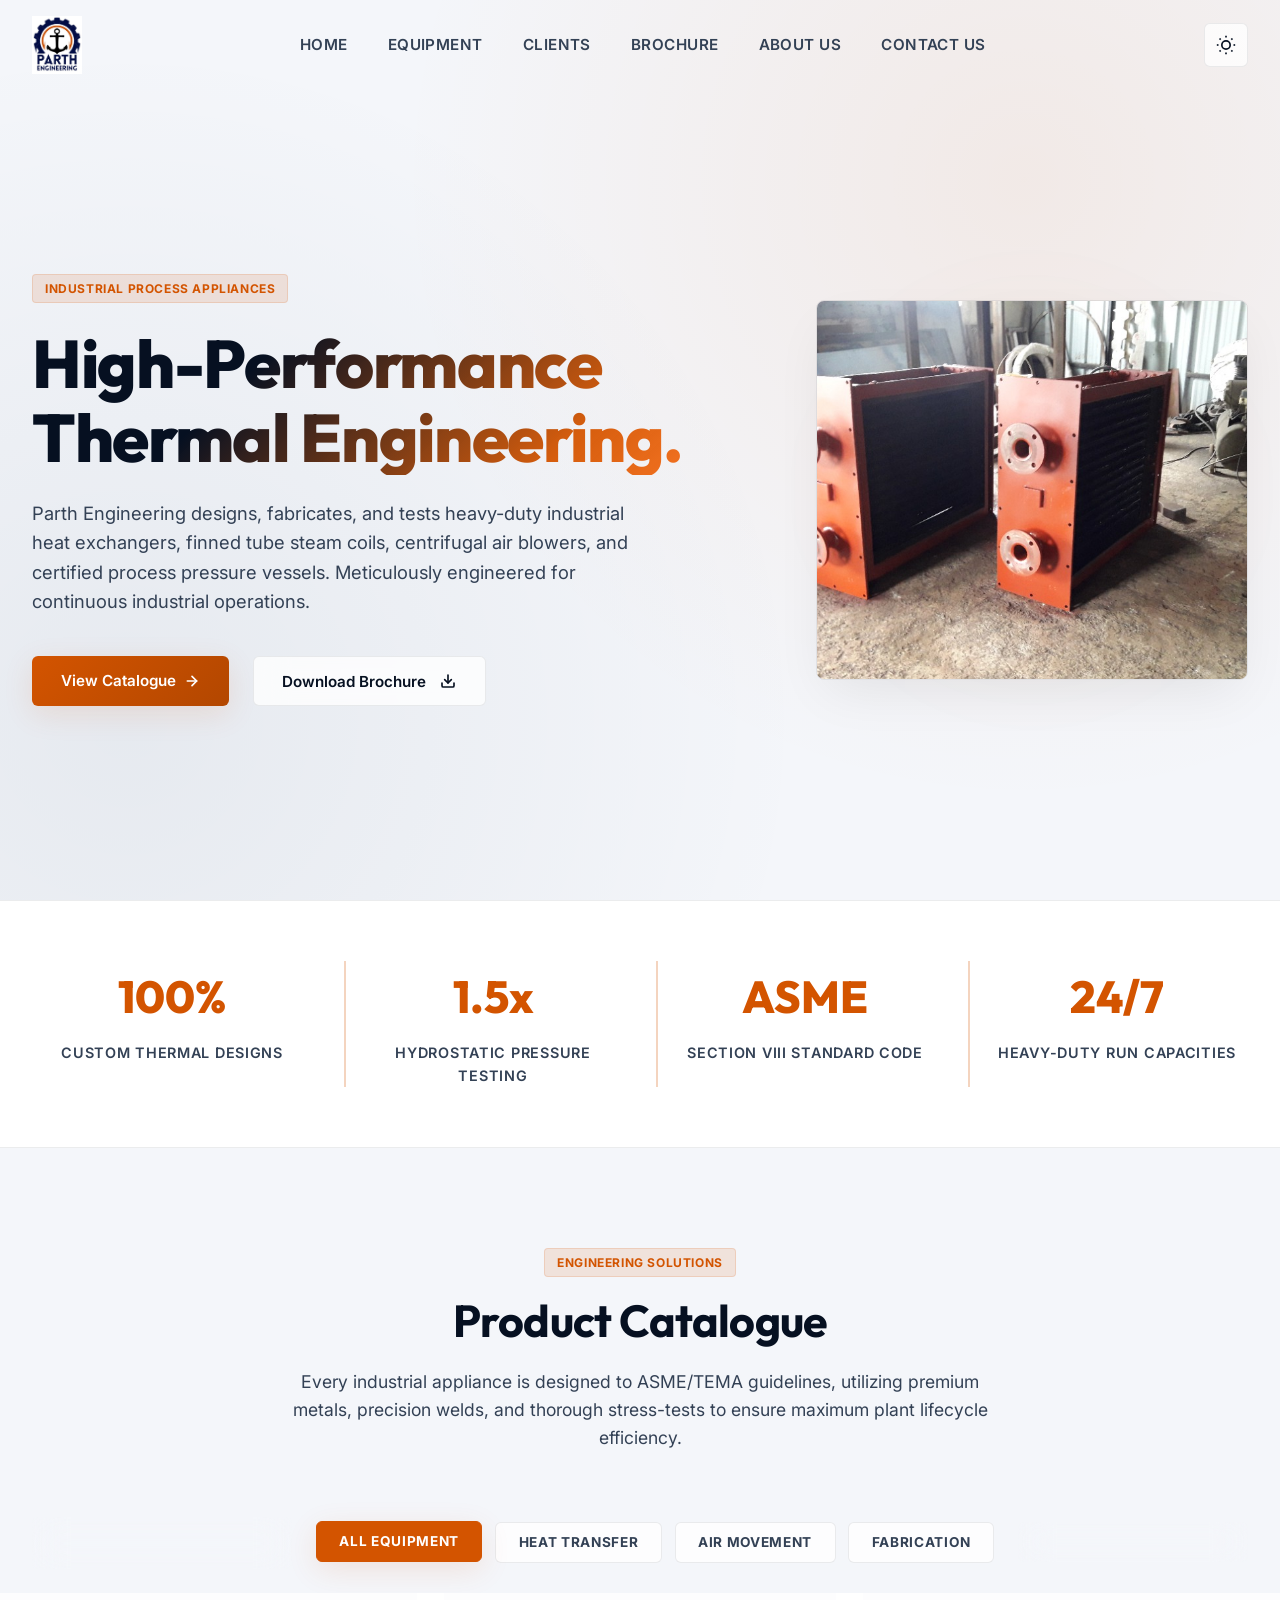
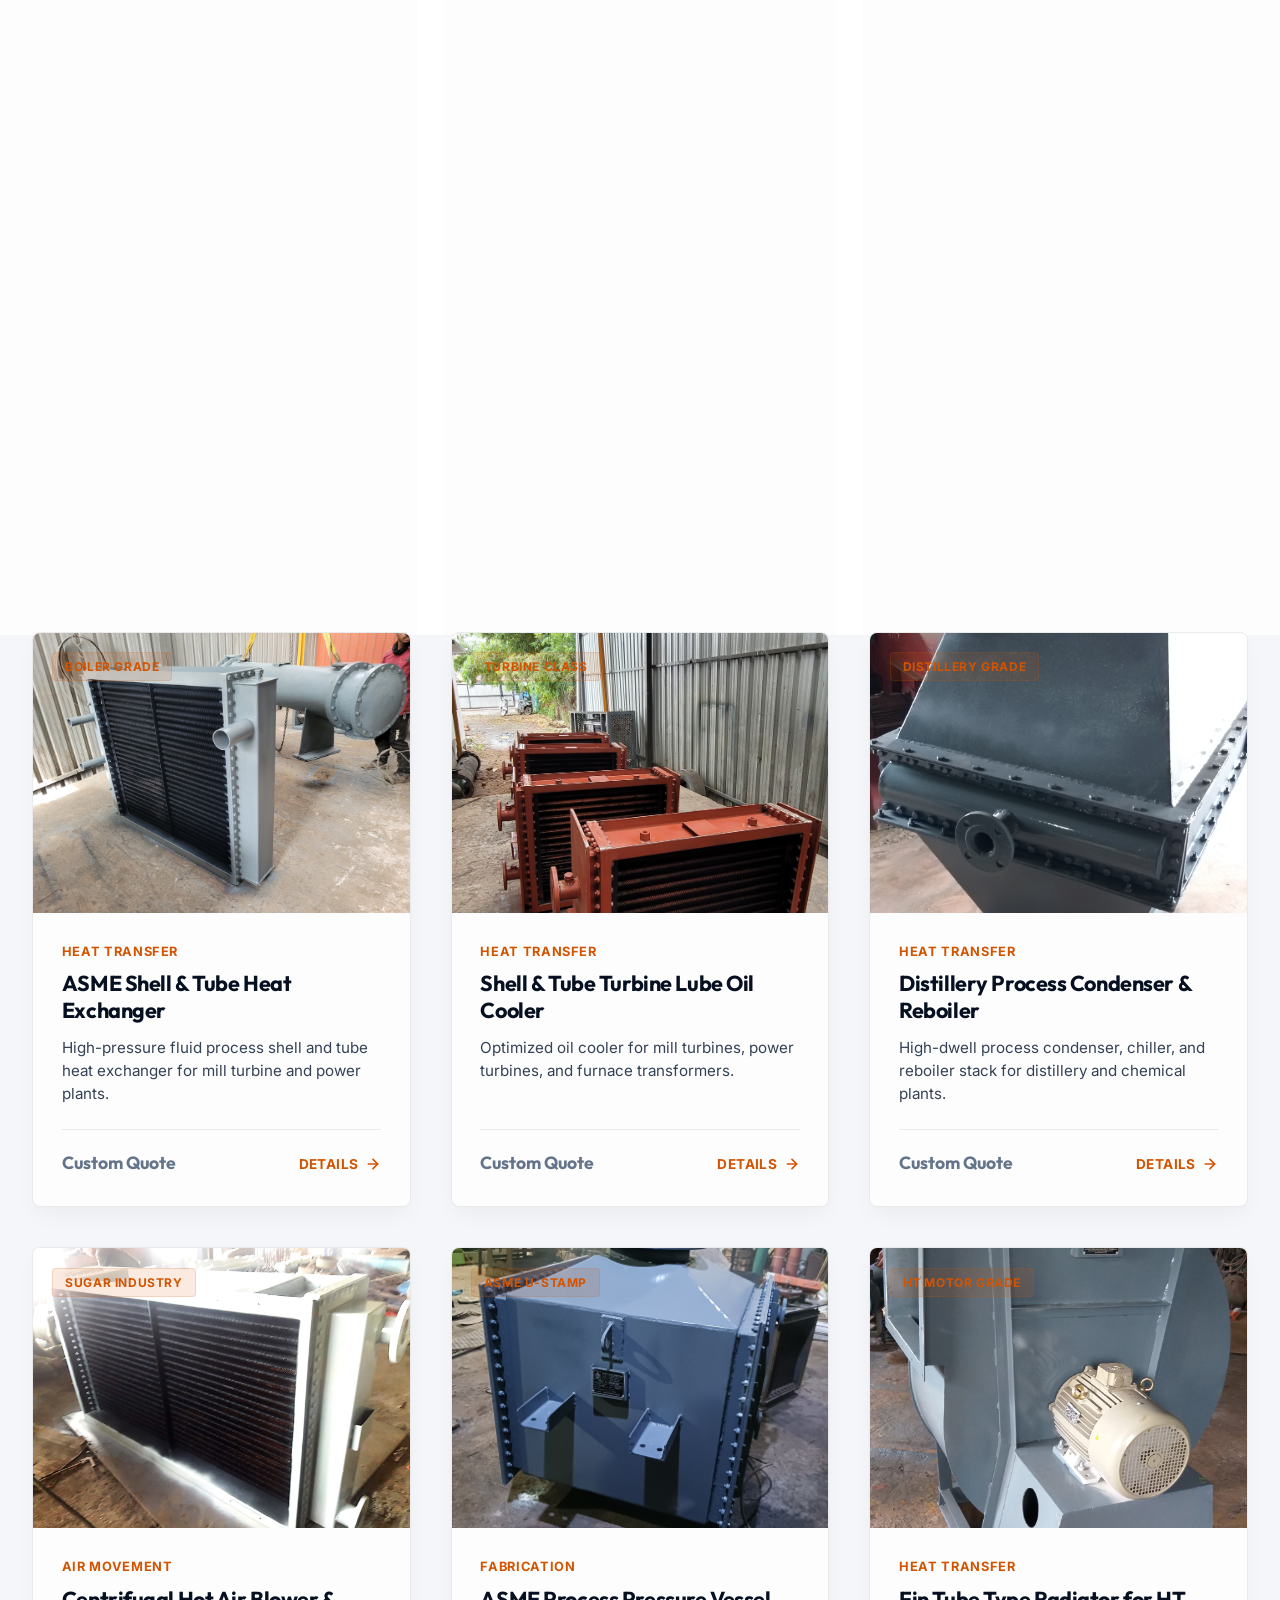
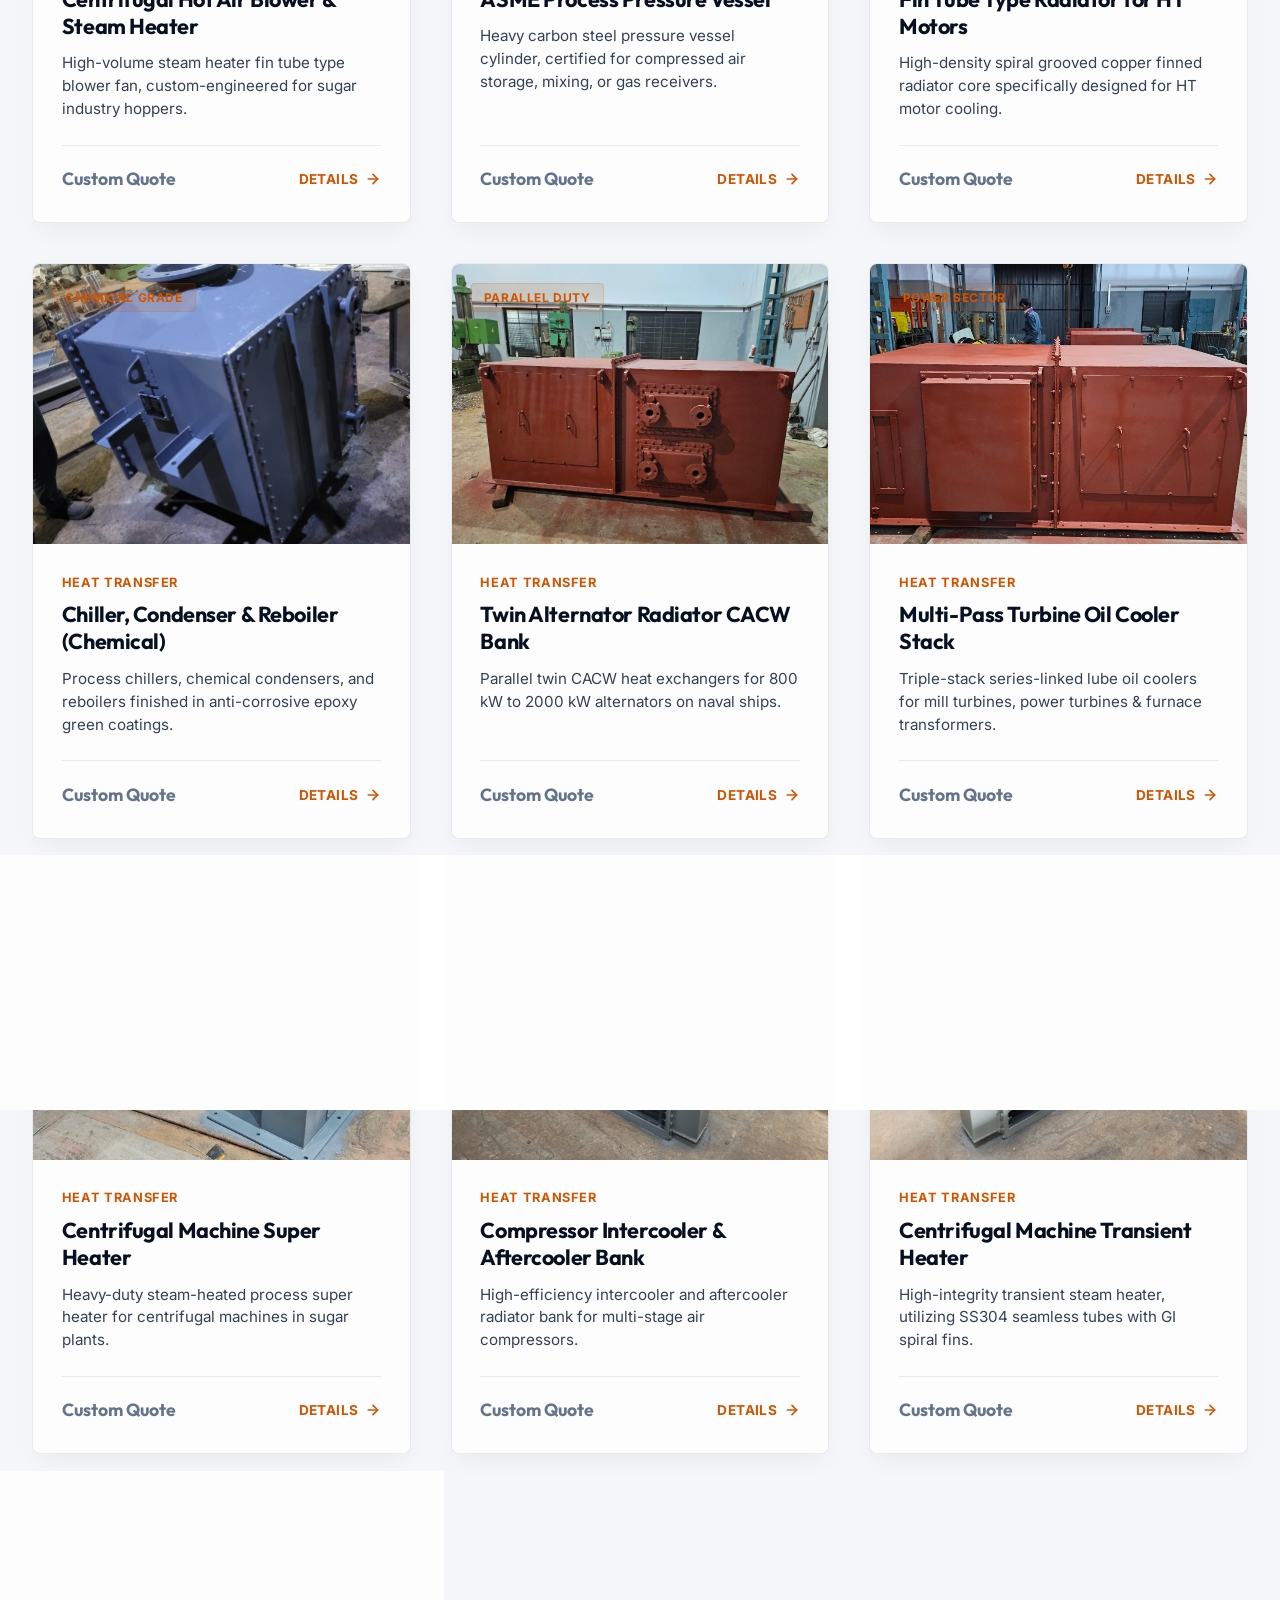
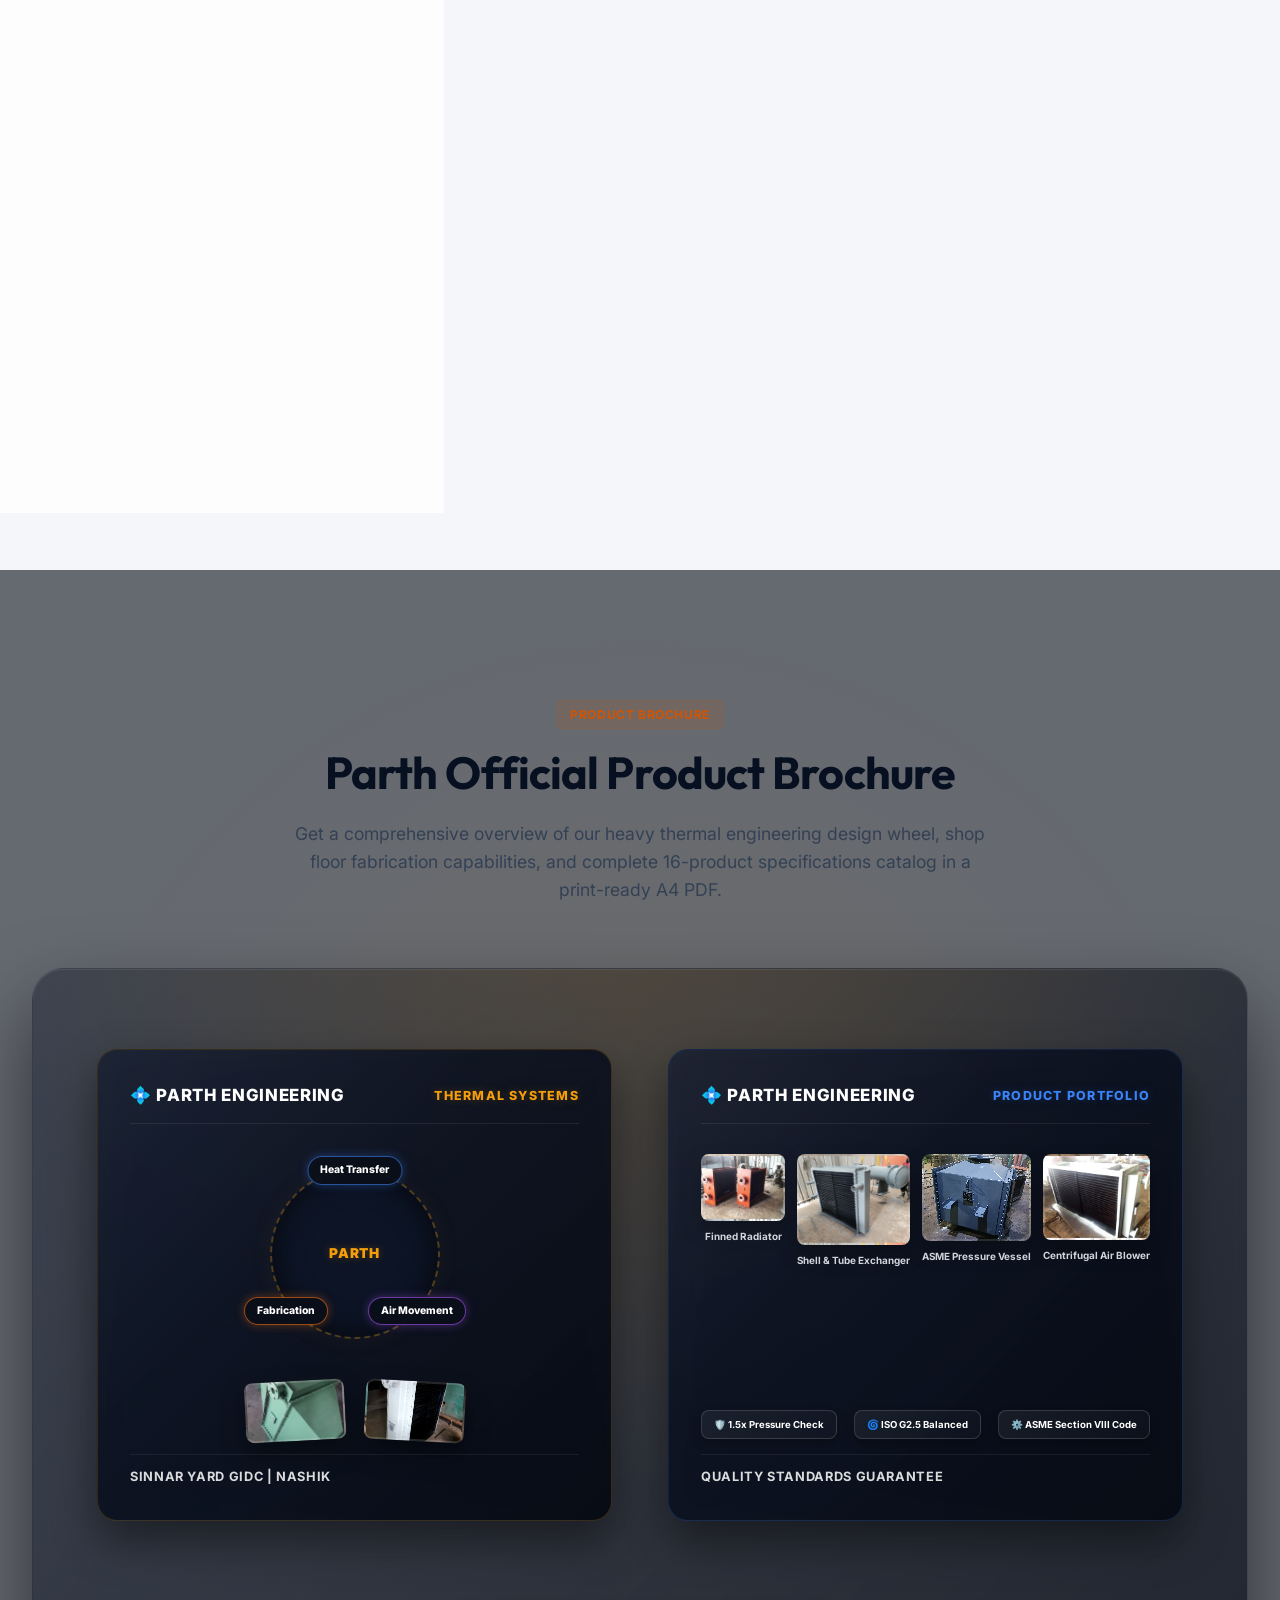
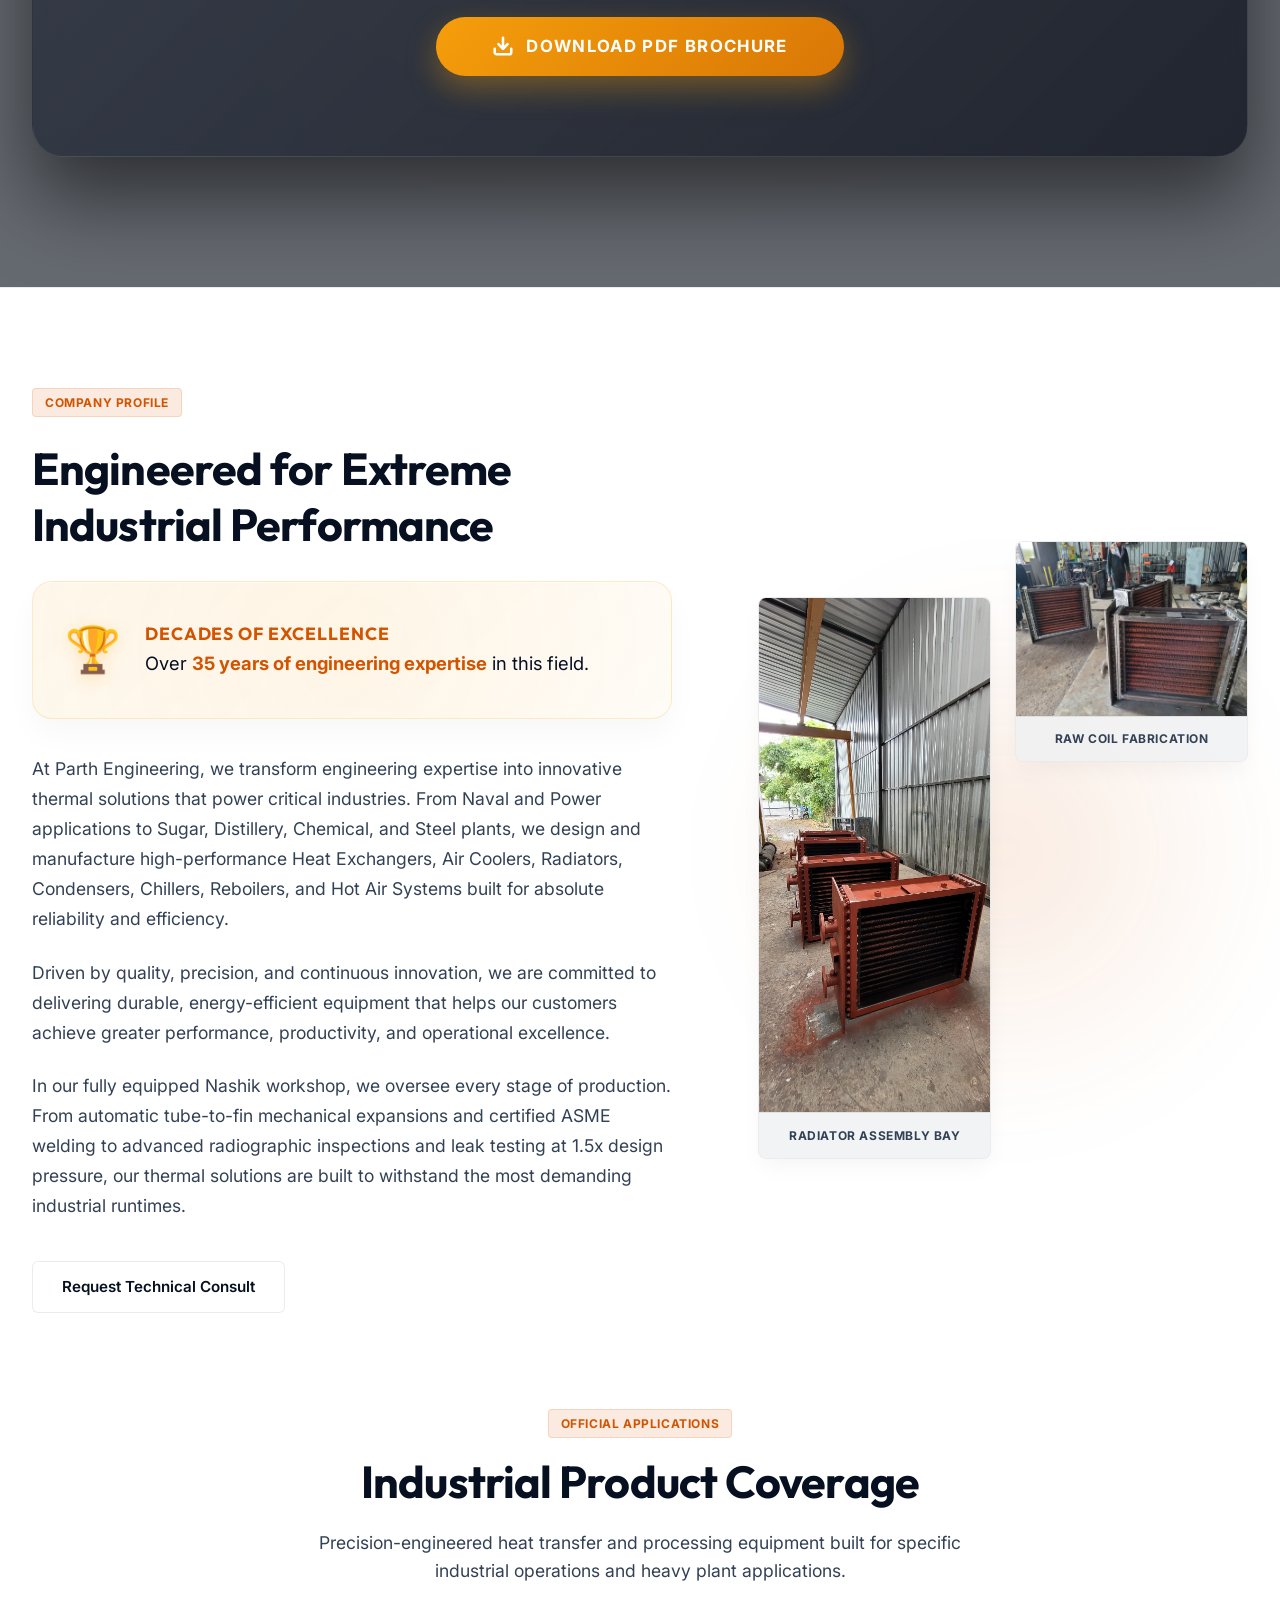
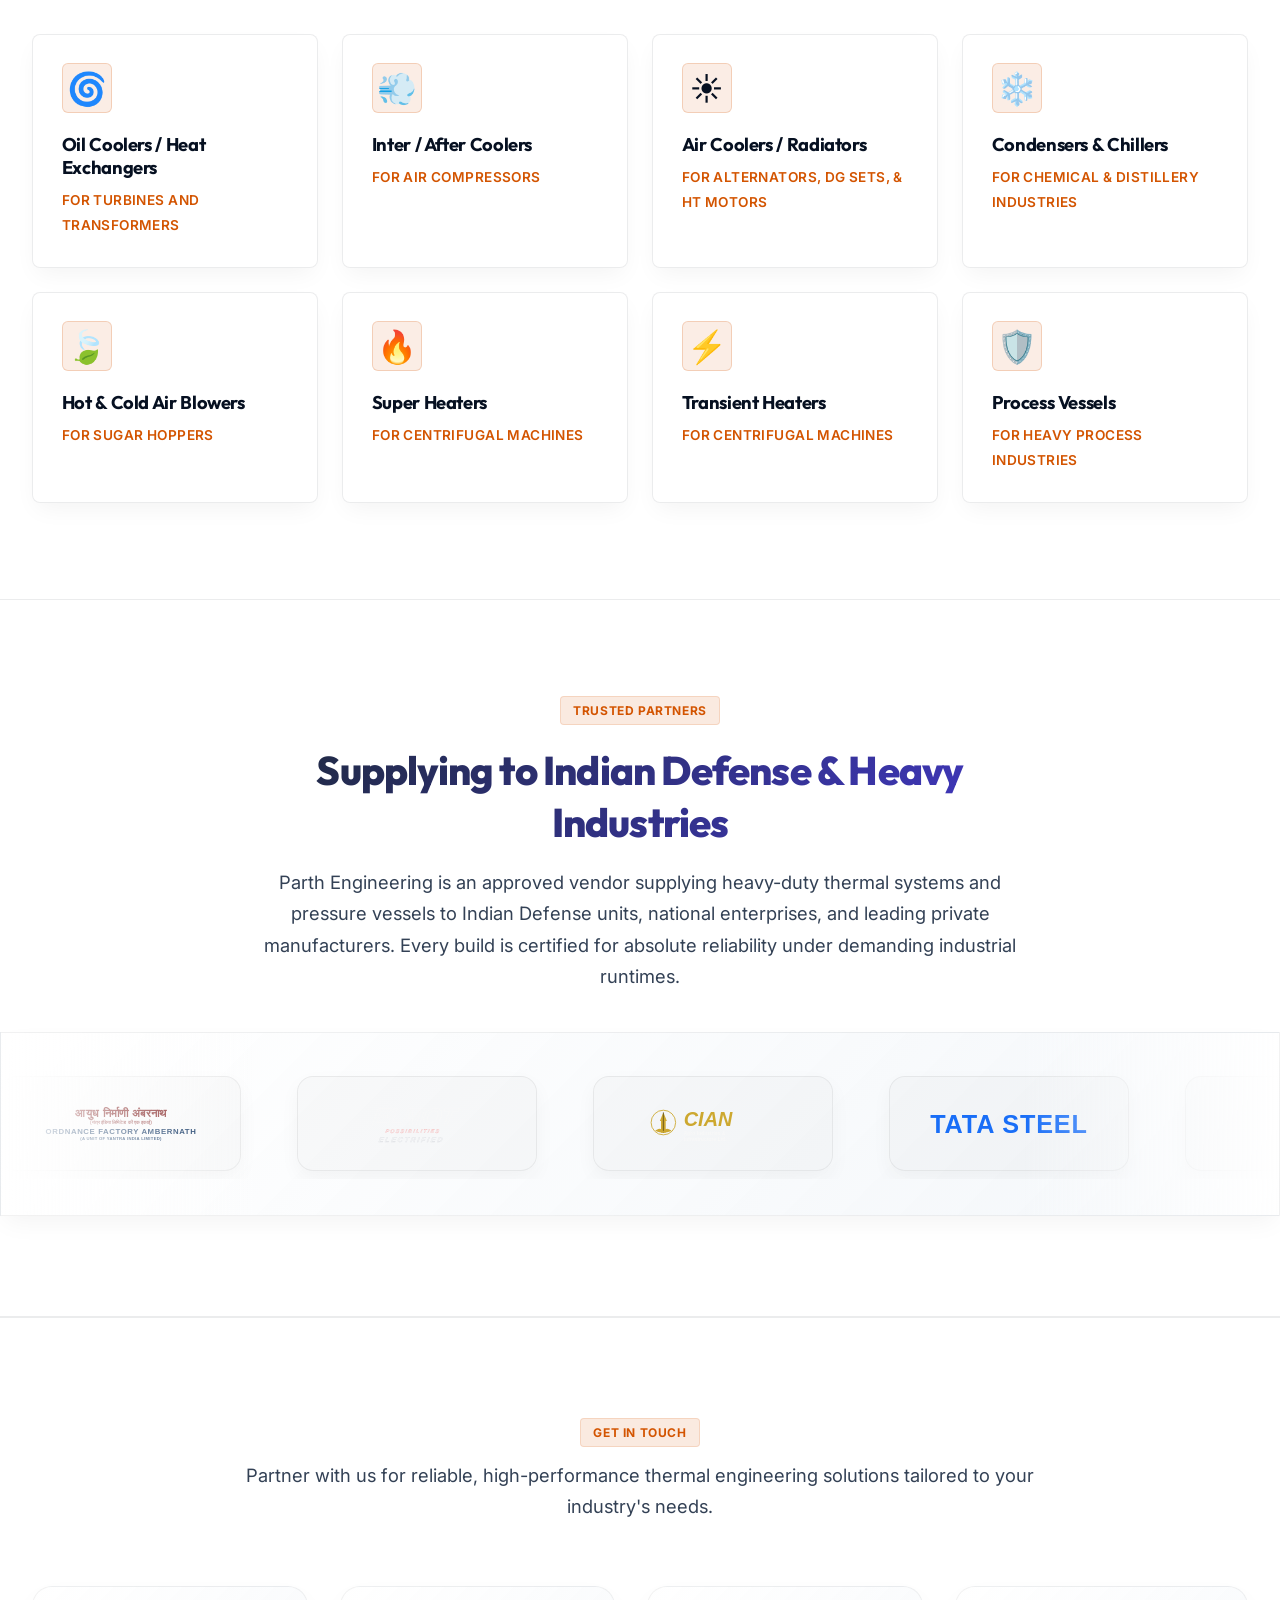
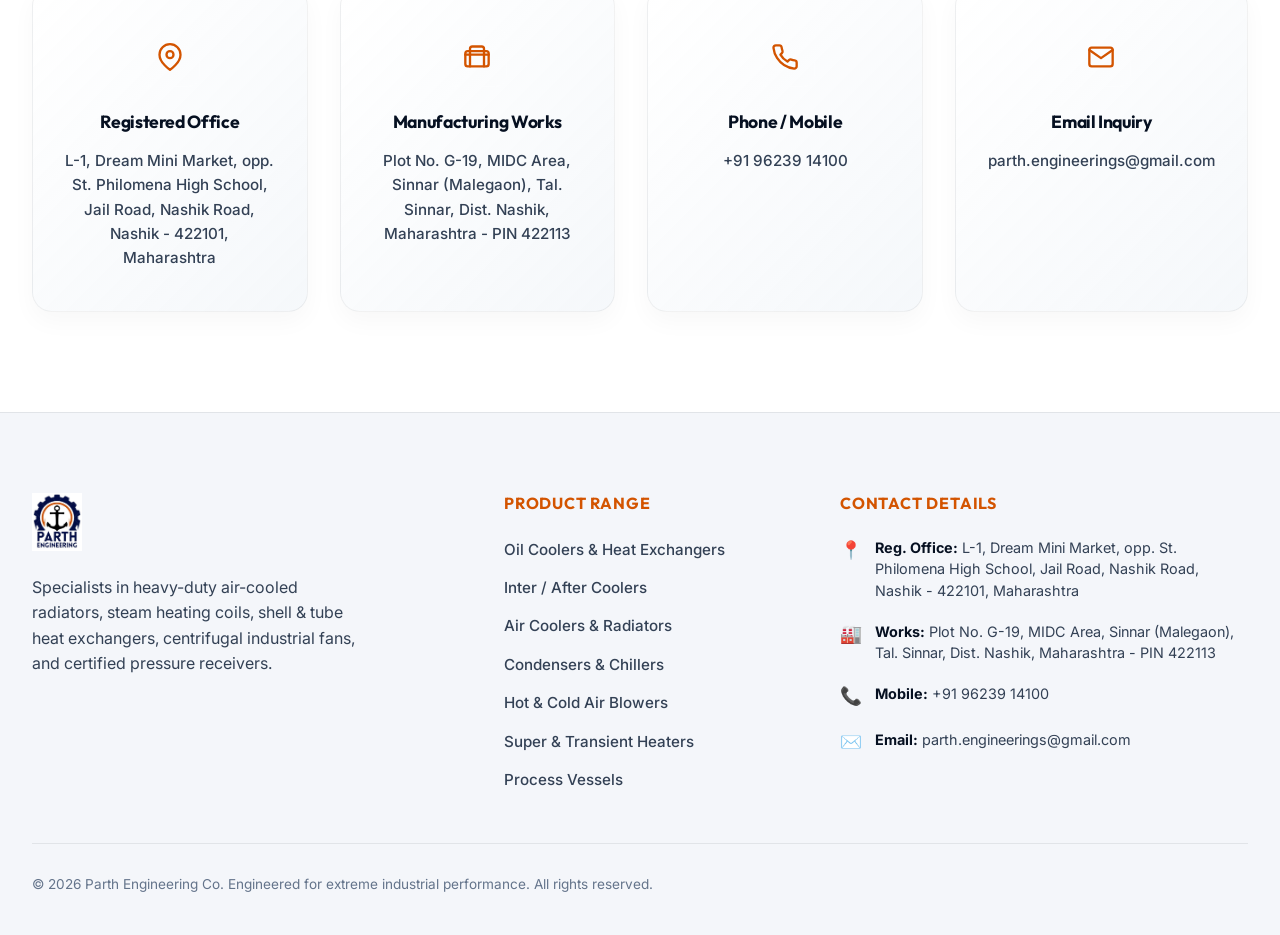
==== index.html @ e9b9564c "Remove value cards section from About Us" ====
<!DOCTYPE html>
<html lang="en" data-theme="dark">
<head>
    <meta charset="UTF-8">
    <meta name="viewport" content="width=device-width, initial-scale=1.0">
    
    <!-- Primary SEO Meta Tags -->
    <title>Parth Engineering | Heavy-Duty Industrial Heat Exchangers & Process Coils</title>
    <meta name="title" content="Parth Engineering | Heavy-Duty Industrial Heat Exchangers & Process Coils">
    <meta name="description" content="Welcome to Parth Engineering. Discover our heavy-duty industrial heat exchangers, finned tube steam coils, centrifugal blowers, and certified pressure vessels engineered for extreme thermal performance.">
    <meta name="keywords" content="Parth Engineering, industrial radiators, finned tube steam coils, shell and tube heat exchanger, industrial blowers, ASME pressure vessels, heavy fabrication">
    <meta name="author" content="Parth Engineering">
    
    <!-- Open Graph / Facebook -->
    <meta property="og:type" content="website">
    <meta property="og:title" content="Parth Engineering | Heavy-Duty Heat Exchangers & Coils">
    <meta property="og:description" content="Custom-engineered industrial heat exchangers, finned steam coils, blowers, and pressure vessels for heavy thermal process industries.">
    <meta property="og:image" content="assets/industrial_radiator.jpg">

    <!-- Twitter -->
    <meta property="twitter:card" content="summary_large_image">
    <meta property="twitter:title" content="Parth Engineering | Heavy-Duty Heat Exchangers & Coils">
    <meta property="twitter:description" content="Custom-engineered industrial heat exchangers, finned steam coils, blowers, and pressure vessels for heavy thermal process industries.">
    
    <!-- Theme & Stylesheet -->
    <link rel="stylesheet" href="style.css">
</head>
<body>

    <!-- ==========================================================================
         Header Navigation
         ========================================================================== -->
    <header id="main-header">
        <div class="container">
            <a href="#" class="logo" id="header-logo" aria-label="Parth Engineering Home">
                <img src="assets/logo.png" alt="Parth Engineering Logo">
            </a>
            
            <nav id="main-nav" aria-label="Primary Navigation">
                <a href="#hero">Home</a>
                <a href="#catalog">Equipment</a>
                <a href="#about-clients">Clients</a>
                <a href="#brochure">Brochure</a>
                <a href="#about">About Us</a>
                <a href="#contact">Contact Us</a>
            </nav>
            
            <div class="nav-actions">
                <button class="theme-toggle" id="theme-toggle" aria-label="Toggle Dark/Light Theme">
                    <!-- Moon Icon -->
                    <svg class="moon-icon" viewBox="0 0 24 24" xmlns="http://www.w3.org/2000/svg">
                        <path d="M21 12.79A9 9 0 1 1 11.21 3 7 7 0 0 0 21 12.79z"></path>
                    </svg>
                    <!-- Sun Icon -->
                    <svg class="sun-icon" viewBox="0 0 24 24" xmlns="http://www.w3.org/2000/svg">
                        <circle cx="12" cy="12" r="5"></circle>
                        <line x1="12" y1="1" x2="12" y2="3"></line>
                        <line x1="12" y1="21" x2="12" y2="23"></line>
                        <line x1="4.22" y1="4.22" x2="5.64" y2="5.64"></line>
                        <line x1="18.36" y1="18.36" x2="19.78" y2="19.78"></line>
                        <line x1="1" y1="12" x2="3" y2="12"></line>
                        <line x1="21" y1="12" x2="23" y2="12"></line>
                        <line x1="4.22" y1="19.78" x2="5.64" y2="18.36"></line>
                        <line x1="18.36" y1="5.64" x2="19.78" y2="4.22"></line>
                    </svg>
                </button>
                
                <button class="menu-btn" id="menu-btn" aria-label="Toggle Navigation Menu">
                    <span></span>
                    <span></span>
                    <span></span>
                </button>
            </div>
        </div>
    </header>

    <main>
        <!-- ==========================================================================
             Hero Section
             ========================================================================== -->
        <section id="hero" class="hero">
            <div class="container">
                <div class="hero-grid">
                    <div class="hero-text-content">
                        <div class="hero-tag">
                            <span class="badge">INDUSTRIAL PROCESS APPLIANCES</span>
                        </div>
                        <h1 class="text-gradient">High-Performance Thermal Engineering.</h1>
                        <p class="hero-desc">Parth Engineering designs, fabricates, and tests heavy-duty industrial heat exchangers, finned tube steam coils, centrifugal air blowers, and certified process pressure vessels. Meticulously engineered for continuous industrial operations.</p>
                        <div class="hero-buttons">
                            <a href="#catalog" class="btn btn-primary" id="btn-explore">
                                <span>View Catalogue</span>
                                <svg xmlns="http://www.w3.org/2000/svg" width="16" height="16" fill="none" stroke="currentColor" stroke-linecap="round" stroke-linejoin="round" stroke-width="2.5" viewBox="0 0 24 24">
                                    <line x1="5" y1="12" x2="19" y2="12"></line>
                                    <polyline points="12 5 19 12 12 19"></polyline>
                                </svg>
                            </a>
                            <button class="btn btn-secondary" onclick="downloadBrochurePDF(event)" id="hero-download-brochure">
                                <span>Download Brochure</span>
                                <svg xmlns="http://www.w3.org/2000/svg" width="16" height="16" fill="none" stroke="currentColor" stroke-linecap="round" stroke-linejoin="round" stroke-width="2.5" viewBox="0 0 24 24" style="margin-left: 6px;">
                                    <path d="M21 15v4a2 2 0 0 1-2 2H5a2 2 0 0 1-2-2v-4"></path>
                                    <polyline points="7 10 12 15 17 10"></polyline>
                                    <line x1="12" y1="15" x2="12" y2="3"></line>
                                </svg>
                            </button>
                        </div>
                    </div>
                    
                    <div class="hero-image-wrapper">
                        <div class="hero-image-glow"></div>
                        <img src="assets/industrial_radiator.jpg" alt="Parth Heavy-Duty Finned Tube Radiator" class="hero-image" id="hero-interactive-img">
                    </div>
                </div>
            </div>
        </section>

        <!-- ==========================================================================
             Metrics Section
             ========================================================================== -->
        <section id="metrics" class="metrics">
            <div class="container">
                <div class="metrics-grid">
                    <div class="metric-card">
                        <div class="metric-number">100%</div>
                        <div class="metric-label">Custom Thermal Designs</div>
                    </div>
                    <div class="metric-card">
                        <div class="metric-number">1.5x</div>
                        <div class="metric-label">Hydrostatic Pressure Testing</div>
                    </div>
                    <div class="metric-card">
                        <div class="metric-number">ASME</div>
                        <div class="metric-label">Section VIII Standard Code</div>
                    </div>
                    <div class="metric-card">
                        <div class="metric-number">24/7</div>
                        <div class="metric-label">Heavy-Duty Run Capacities</div>
                    </div>
                </div>
            </div>
        </section>


        <!-- ==========================================================================
             Catalog (Products Listing)
             ========================================================================== -->
        <section id="catalog" class="catalog">
            <div class="container">
                <div class="section-header">
                    <span class="badge">ENGINEERING SOLUTIONS</span>
                    <h2>Product Catalogue</h2>
                    <p>Every industrial appliance is designed to ASME/TEMA guidelines, utilizing premium metals, precision welds, and thorough stress-tests to ensure maximum plant lifecycle efficiency.</p>
                </div>
                
                <div class="catalog-controls">
                    <!-- Dynamic Search Bar -->
                    <div class="search-wrapper glass">
                        <svg xmlns="http://www.w3.org/2000/svg" viewBox="0 0 24 24">
                            <circle cx="11" cy="11" r="8"></circle>
                            <line x1="21" y1="21" x2="16.65" y2="16.65"></line>
                        </svg>
                        <input type="text" id="search-products" class="search-input" placeholder="Search by equipment name, standard, or pressure..." aria-label="Search Products">
                    </div>
                    
                    <!-- Category Filters -->
                    <div class="categories" role="group" aria-label="Filter products by engineering category">
                        <button class="category-pill active" data-category="all" id="pill-all">All Equipment</button>
                        <button class="category-pill" data-category="heat-transfer" id="pill-heatex">Heat Transfer</button>
                        <button class="category-pill" data-category="air-movement" id="pill-blower">Air Movement</button>
                        <button class="category-pill" data-category="fabrication" id="pill-fab">Fabrication</button>
                    </div>
                    
                    <!-- Sorting Dropdown -->
                    <select id="sort-products" class="sort-select glass" aria-label="Sort products list">
                        <option value="default">Sort: Recommended</option>
                        <option value="name-asc">Name: A to Z</option>
                    </select>
                </div>
                
                <!-- Catalog Grid -->
                <div class="product-grid" id="product-grid">
                    <!-- Injected dynamically by app.js -->
                </div>
            </div>
        </section>



        <!-- ==========================================================================
             Interactive Brochure Section
             ========================================================================== -->
        <section id="brochure" class="brochure-section">
            <div class="container">
                <div class="section-header">
                    <span class="badge">PRODUCT BROCHURE</span>
                    <h2>Parth Official Product Brochure</h2>
                    <p>Get a comprehensive overview of our heavy thermal engineering design wheel, shop floor fabrication capabilities, and complete 16-product specifications catalog in a print-ready A4 PDF.</p>
                </div>
                
                <div class="brochure-preview-card glass">
                    <div class="brochure-mockup-grid">
                        <div class="brochure-mockup-page page-1 glass">
                            <div class="mock-hdr">
                                <span class="mock-logo">💠 Parth Engineering</span>
                                <span class="mock-tag">Thermal Systems</span>
                            </div>
                            <div class="mock-body">
                                <div class="mock-wheel-container">
                                    <div class="mock-wheel">
                                        <div class="wheel-sec transfer">Heat Transfer</div>
                                        <div class="wheel-sec movement">Air Movement</div>
                                        <div class="wheel-sec fabrication">Fabrication</div>
                                        <div class="wheel-center">Parth</div>
                                    </div>
                                </div>
                                <div class="mock-images">
                                    <div class="mock-img-item" style="background-image: url('assets/IMG-20260408-WA0041.jpg.jpeg')"></div>
                                    <div class="mock-img-item" style="background-image: url('assets/IMG-20260408-WA0069.jpg.jpeg')"></div>
                                </div>
                            </div>
                            <div class="mock-ftr">Sinnar Yard GIDC | Nashik</div>
                        </div>
                        
                        <div class="brochure-mockup-page page-2 glass">
                            <div class="mock-hdr">
                                <span class="mock-logo">💠 Parth Engineering</span>
                                <span class="mock-tag">Product Portfolio</span>
                            </div>
                            <div class="mock-body">
                                <div class="mock-catalog-grid">
                                    <div class="mock-cat-item">
                                        <div class="mock-cat-img" style="background-image: url('assets/20200828_145056.jpg.jpeg')"></div>
                                        <span>Finned Radiator</span>
                                    </div>
                                    <div class="mock-cat-item">
                                        <div class="mock-cat-img" style="background-image: url('assets/20240812_165457.jpg.jpeg')"></div>
                                        <span>Shell & Tube Exchanger</span>
                                    </div>
                                    <div class="mock-cat-item">
                                        <div class="mock-cat-img" style="background-image: url('assets/20221013_192116.jpg.jpeg')"></div>
                                        <span>ASME Pressure Vessel</span>
                                    </div>
                                    <div class="mock-cat-item">
                                        <div class="mock-cat-img" style="background-image: url('assets/IMG-20260408-WA0063.jpg.jpeg')"></div>
                                        <span>Centrifugal Air Blower</span>
                                    </div>
                                </div>
                                <div class="mock-standards">
                                    <div class="mock-std-badge">🛡️ 1.5x Pressure Check</div>
                                    <div class="mock-std-badge">🌀 ISO G2.5 Balanced</div>
                                    <div class="mock-std-badge">⚙️ ASME Section VIII Code</div>
                                </div>
                            </div>
                            <div class="mock-ftr">Quality Standards Guarantee</div>
                        </div>
                    </div>
                    
                    <div class="brochure-preview-actions">
                        <button class="btn btn-primary" onclick="downloadBrochurePDF(event)" id="btn-download-brochure">
                            <svg xmlns="http://www.w3.org/2000/svg" viewBox="0 0 24 24" fill="none" stroke="currentColor" stroke-width="2.5" stroke-linecap="round" stroke-linejoin="round" class="btn-icon">
                                <path d="M21 15v4a2 2 0 0 1-2 2H5a2 2 0 0 1-2-2v-4"></path>
                                <polyline points="7 10 12 15 17 10"></polyline>
                                <line x1="12" y1="15" x2="12" y2="3"></line>
                            </svg>
                            <span>Download PDF Brochure</span>
                        </button>
                    </div>
                </div>
            </div>
        </section>

        <!-- ==========================================================================
             About Company Section
             ========================================================================== -->
        <section id="about" class="about">
            <div class="container">
                <!-- Row 1: Narrative Story + Real Workshop Image Gallery -->
                <div class="about-grid">
                    <div class="about-story">
                        <span class="badge">COMPANY PROFILE</span>
                        <h2>Engineered for Extreme Industrial Performance</h2>
                        
                        <!-- Framed 35 Years of Expertise Callout inside About Us -->
                        <div class="expertise-callout glass">
                            <div class="expertise-highlight-glow"></div>
                            <span class="expertise-icon">🏆</span>
                            <div class="expertise-content">
                                <h4>Decades of Excellence</h4>
                                <p>Over <strong>35 years of engineering expertise</strong> in this field.</p>
                            </div>
                        </div>

                        <p>At Parth Engineering, we transform engineering expertise into innovative thermal solutions that power critical industries. From Naval and Power applications to Sugar, Distillery, Chemical, and Steel plants, we design and manufacture high-performance Heat Exchangers, Air Coolers, Radiators, Condensers, Chillers, Reboilers, and Hot Air Systems built for absolute reliability and efficiency.</p>
                        <p>Driven by quality, precision, and continuous innovation, we are committed to delivering durable, energy-efficient equipment that helps our customers achieve greater performance, productivity, and operational excellence.</p>
                        <p>In our fully equipped Nashik workshop, we oversee every stage of production. From automatic tube-to-fin mechanical expansions and certified ASME welding to advanced radiographic inspections and leak testing at 1.5x design pressure, our thermal solutions are built to withstand the most demanding industrial runtimes.</p>
                        <a href="#contact" class="btn btn-secondary" id="btn-collaborate">Request Technical Consult</a>
                    </div>
                    
                    <!-- Staggered Workshop Gallery Container -->
                    <div class="about-gallery">
                        <div class="about-image-glow"></div>
                        
                        <div class="gallery-column">
                            <div class="gallery-item vertical glass">
                                <img src="assets/workshop_bay.jpg" alt="Parth Radiator Assembly Bay">
                                <div class="gallery-caption">Radiator Assembly Bay</div>
                            </div>
                        </div>
                        
                        <div class="gallery-column">
                            <div class="gallery-item horizontal glass">
                                <img src="assets/workshop_fabrication.jpg" alt="Parth Raw Coil Fabrication">
                                <div class="gallery-caption">Raw Coil Fabrication</div>
                            </div>
                        </div>
                    </div>
                </div>
                
                <!-- Row 3: Official Product Range & Applications Grid -->
                <div class="about-range-header">
                    <span class="badge">OFFICIAL APPLICATIONS</span>
                    <h2>Industrial Product Coverage</h2>
                    <p>Precision-engineered heat transfer and processing equipment built for specific industrial operations and heavy plant applications.</p>
                </div>
                <div class="about-range-grid">
                    <div class="range-card glass">
                        <div class="range-card-icon">🌀</div>
                        <div class="range-card-content">
                            <h3>Oil Coolers / Heat Exchangers</h3>
                            <span class="range-application">For Turbines and Transformers</span>
                        </div>
                    </div>
                    <div class="range-card glass">
                        <div class="range-card-icon">💨</div>
                        <div class="range-card-content">
                            <h3>Inter / After Coolers</h3>
                            <span class="range-application">For Air Compressors</span>
                        </div>
                    </div>
                    <div class="range-card glass">
                        <div class="range-card-icon">☀️</div>
                        <div class="range-card-content">
                            <h3>Air Coolers / Radiators</h3>
                            <span class="range-application">For Alternators, DG Sets, & HT Motors</span>
                        </div>
                    </div>
                    <div class="range-card glass">
                        <div class="range-card-icon">❄️</div>
                        <div class="range-card-content">
                            <h3>Condensers & Chillers</h3>
                            <span class="range-application">For Chemical & Distillery Industries</span>
                        </div>
                    </div>
                    <div class="range-card glass">
                        <div class="range-card-icon">🍃</div>
                        <div class="range-card-content">
                            <h3>Hot & Cold Air Blowers</h3>
                            <span class="range-application">For Sugar Hoppers</span>
                        </div>
                    </div>
                    <div class="range-card glass">
                        <div class="range-card-icon">🔥</div>
                        <div class="range-card-content">
                            <h3>Super Heaters</h3>
                            <span class="range-application">For Centrifugal Machines</span>
                        </div>
                    </div>
                    <div class="range-card glass">
                        <div class="range-card-icon">⚡</div>
                        <div class="range-card-content">
                            <h3>Transient Heaters</h3>
                            <span class="range-application">For Centrifugal Machines</span>
                        </div>
                    </div>
                    <div class="range-card glass">
                        <div class="range-card-icon">🛡️</div>
                        <div class="range-card-content">
                            <h3>Process Vessels</h3>
                            <span class="range-application">For Heavy Process Industries</span>
                        </div>
                    </div>
                </div>
            </div>

            <!-- Client Logos Sub-section inside About Us -->
            <div class="about-clients" id="about-clients">
                <div class="container">
                    <div class="about-clients-header">
                        <span class="badge">TRUSTED PARTNERS</span>
                        <h3>Supplying to Indian Defense &amp; Heavy Industries</h3>
                        <p>Parth Engineering is an approved vendor supplying heavy-duty thermal systems and pressure vessels to Indian Defense units, national enterprises, and leading private manufacturers. Every build is certified for absolute reliability under demanding industrial runtimes.</p>
                    </div>
                </div>

                <!-- Horizontal Marquee Container -->
                <div class="horizontal-marquee-panel glass">
                    <div class="horizontal-marquee-wrapper">
                        <div class="horizontal-marquee-track">
                            <!-- Set of 5 Logos -->
                            <div class="marquee-logo-card">
                                <img src="assets/logo_ordnance_ambernath.svg" alt="Ordnance Factory Ambernath Logo">
                            </div>
                            <div class="marquee-logo-card">
                                <img src="assets/logo_elmot.svg" alt="Elmot Logo">
                            </div>
                            <div class="marquee-logo-card">
                                <img src="assets/logo_cian.svg" alt="Cian Agro Industries Logo">
                            </div>
                            <div class="marquee-logo-card">
                                <img src="assets/logo_tatasteel.svg" alt="Tata Steel Logo">
                            </div>
                            <div class="marquee-logo-card">
                                <img src="assets/logo_always_on_target.svg" alt="Ordnance Factory Target Emblem">
                            </div>
                            
                            <!-- Duplicate Set for Seamless Continuous Loop -->
                            <div class="marquee-logo-card">
                                <img src="assets/logo_ordnance_ambernath.svg" alt="Ordnance Factory Ambernath Logo">
                            </div>
                            <div class="marquee-logo-card">
                                <img src="assets/logo_elmot.svg" alt="Elmot Logo">
                            </div>
                            <div class="marquee-logo-card">
                                <img src="assets/logo_cian.svg" alt="Cian Agro Industries Logo">
                            </div>
                            <div class="marquee-logo-card">
                                <img src="assets/logo_tatasteel.svg" alt="Tata Steel Logo">
                            </div>
                            <div class="marquee-logo-card">
                                <img src="assets/logo_always_on_target.svg" alt="Ordnance Factory Target Emblem">
                            </div>
                        </div>
                    </div>
                </div>
            </div>
        </section>

        <!-- ==========================================================================
             Contact Us Section
             ========================================================================== -->
        <section id="contact" class="contact">
            <div class="container">
                <div class="contact-header">
                    <span class="badge">GET IN TOUCH</span>
                    <p>Partner with us for reliable, high-performance thermal engineering solutions tailored to your industry's needs.</p>
                </div>

                <div class="contact-details-grid">
                    <!-- Card 1: Registered Office -->
                    <div class="contact-detail-card glass">
                        <div class="contact-detail-icon">
                            <svg viewBox="0 0 24 24" xmlns="http://www.w3.org/2000/svg">
                                <path d="M21 10c0 7-9 13-9 13s-9-6-9-13a9 9 0 0 1 18 0z" stroke-linecap="round" stroke-linejoin="round"/>
                                <circle cx="12" cy="10" r="3" stroke-linecap="round" stroke-linejoin="round"/>
                            </svg>
                        </div>
                        <div class="contact-detail-text">
                            <h4>Registered Office</h4>
                            <p>L-1, Dream Mini Market, opp. St. Philomena High School, Jail Road, Nashik Road, Nashik - 422101, Maharashtra</p>
                        </div>
                    </div>

                    <!-- Card 2: Manufacturing Works -->
                    <div class="contact-detail-card glass">
                        <div class="contact-detail-icon">
                            <svg viewBox="0 0 24 24" xmlns="http://www.w3.org/2000/svg">
                                <rect x="2" y="7" width="20" height="13" rx="2" ry="2" stroke-linecap="round" stroke-linejoin="round"/>
                                <path d="M2 10h20M6 20V5a2 2 0 0 1 2-2h8a2 2 0 0 1 2 2v15" stroke-linecap="round" stroke-linejoin="round"/>
                            </svg>
                        </div>
                        <div class="contact-detail-text">
                            <h4>Manufacturing Works</h4>
                            <p>Plot No. G-19, MIDC Area, Sinnar (Malegaon), Tal. Sinnar, Dist. Nashik, Maharashtra - PIN 422113</p>
                        </div>
                    </div>

                    <!-- Card 3: Phone / Mobile -->
                    <div class="contact-detail-card glass">
                        <div class="contact-detail-icon">
                            <svg viewBox="0 0 24 24" xmlns="http://www.w3.org/2000/svg">
                                <path d="M22 16.92v3a2 2 0 0 1-2.18 2 19.79 19.79 0 0 1-8.63-3.07 19.5 19.5 0 0 1-6-6 19.79 19.79 0 0 1-3.07-8.67A2 2 0 0 1 4.11 2h3a2 2 0 0 1 2 1.72 12.84 12.84 0 0 0 .7 2.81 2 2 0 0 1-.45 2.11L8.09 9.91a16 16 0 0 0 6 6l1.27-1.27a2 2 0 0 1 2.11-.45 12.84 12.84 0 0 0 2.81.7A2 2 0 0 1 22 16.92z" stroke-linecap="round" stroke-linejoin="round"/>
                            </svg>
                        </div>
                        <div class="contact-detail-text">
                            <h4>Phone / Mobile</h4>
                            <p><a href="tel:+919623914100" class="hover-underline">+91 96239 14100</a></p>
                        </div>
                    </div>

                    <!-- Card 4: Email Inquiry -->
                    <div class="contact-detail-card glass">
                        <div class="contact-detail-icon">
                            <svg viewBox="0 0 24 24" xmlns="http://www.w3.org/2000/svg">
                                <path d="M4 4h16c1.1 0 2 .9 2 2v12c0 1.1-.9 2-2 2H4c-1.1 0-2-.9-2-2V6c0-1.1.9-2 2-2z" stroke-linecap="round" stroke-linejoin="round"/>
                                <polyline points="22,6 12,13 2,6" stroke-linecap="round" stroke-linejoin="round"/>
                            </svg>
                        </div>
                        <div class="contact-detail-text">
                            <h4>Email Inquiry</h4>
                            <p><a href="mailto:parth.engineerings@gmail.com" class="hover-underline">parth.engineerings@gmail.com</a></p>
                        </div>
                    </div>
                </div>
            </div>
        </section>
    </main>

    <!-- ==========================================================================
         Footer
         ========================================================================== -->
    <footer>
        <div class="container">
            <div class="footer-top">
                <div class="footer-brand">
                    <a href="#" class="logo" aria-label="Parth Engineering Home">
                        <img src="assets/logo.png" alt="Parth Engineering Logo">
                    </a>
                    <p>Specialists in heavy-duty air-cooled radiators, steam heating coils, shell & tube heat exchangers, centrifugal industrial fans, and certified pressure receivers.</p>
                </div>
                
                <div class="footer-links">
                    <h4>Product Range</h4>
                    <ul>
                        <li><a href="#catalog">Oil Coolers & Heat Exchangers</a></li>
                        <li><a href="#catalog">Inter / After Coolers</a></li>
                        <li><a href="#catalog">Air Coolers & Radiators</a></li>
                        <li><a href="#catalog">Condensers & Chillers</a></li>
                        <li><a href="#catalog">Hot & Cold Air Blowers</a></li>
                        <li><a href="#catalog">Super & Transient Heaters</a></li>
                        <li><a href="#catalog">Process Vessels</a></li>
                    </ul>
                </div>

                <div class="footer-contact">
                    <h4>Contact Details</h4>
                    <ul class="footer-contact-list">
                        <li>
                            <span class="icon">📍</span>
                            <span><strong>Reg. Office:</strong> L-1, Dream Mini Market, opp. St. Philomena High School, Jail Road, Nashik Road, Nashik - 422101, Maharashtra</span>
                        </li>
                        <li>
                            <span class="icon">🏭</span>
                            <span><strong>Works:</strong> Plot No. G-19, MIDC Area, Sinnar (Malegaon), Tal. Sinnar, Dist. Nashik, Maharashtra - PIN 422113</span>
                        </li>
                        <li>
                            <span class="icon">📞</span>
                            <span><strong>Mobile:</strong> +91 96239 14100</span>
                        </li>
                        <li>
                            <span class="icon">✉️</span>
                            <span><strong>Email:</strong> parth.engineerings@gmail.com</span>
                        </li>
                    </ul>
                </div>
            </div>
            
            <div class="footer-bottom">
                <p>&copy; 2026 Parth Engineering Co. Engineered for extreme industrial performance. All rights reserved.</p>
            </div>
        </div>
    </footer>

    <!-- ==========================================================================
         Product Details Modal Backdrop (Dynamic Injections)
         ========================================================================== -->
    <div class="modal-backdrop" id="modal-backdrop">
        <div class="modal-content glass">
            <button class="modal-close-btn" id="modal-close" aria-label="Close Product Modal">
                <svg xmlns="http://www.w3.org/2000/svg" viewBox="0 0 24 24" fill="none" stroke="currentColor" stroke-linecap="round" stroke-linejoin="round">
                    <line x1="18" y1="6" x2="6" y2="18"></line>
                    <line x1="6" y1="6" x2="18" y2="18"></line>
                </svg>
            </button>
            
            <div class="modal-body-grid">
                <!-- Modal Left Image -->
                <div class="modal-image-col">
                    <img src="assets/industrial_radiator.jpg" alt="Parth Industrial Appliance" class="modal-img" id="modal-img">
                </div>
                
                <!-- Modal Right Details -->
                <div class="modal-info-col">
                    <div class="modal-info-header">
                        <span class="modal-category" id="modal-category">heat-transfer</span>
                        <h2 class="modal-title" id="modal-title">Heavy-Duty Finned Tube Radiator</h2>
                        <div class="modal-price" id="modal-price">Custom Quote</div>
                        <p class="modal-description" id="modal-description">Product descriptions render dynamically here.</p>
                        
                        <!-- Specifications/Features Tabs -->
                        <div class="modal-details-tabs">
                            <div class="tab-nav" role="tablist">
                                <button class="tab-btn active" data-tab="features" role="tab" aria-selected="true" aria-controls="tab-features">Key Features</button>
                                <button class="tab-btn" data-tab="specs" role="tab" aria-selected="false" aria-controls="tab-specs">Technical Specs</button>
                            </div>
                            
                            <!-- Features Tab Panel -->
                            <div class="tab-pane active" id="tab-features" role="tabpanel">
                                <ul id="modal-features-list">
                                    <!-- Injected dynamically -->
                                </ul>
                            </div>
                            
                            <!-- Specs Tab Panel -->
                            <div class="tab-pane" id="tab-specs" role="tabpanel">
                                <ul class="spec-list" id="modal-specs-list">
                                    <!-- Injected dynamically -->
                                </ul>
                            </div>
                        </div>
                    </div>
                    
                    <!-- Checkout Interactions -->
                    <div class="modal-actions">
                        <button class="btn btn-primary" onclick="window.closeProductModal(); window.location.href='#contact';">
                            <span>Request Custom Quote</span>
                        </button>
                        <button class="btn btn-secondary" onclick="alert('Technical datasheet download started in demonstration mode.')">
                            <span>Download Datasheet</span>
                        </button>
                    </div>
                </div>
            </div>
        </div>
    </div>

    <!-- ==========================================================================
         Hidden A4 Landscape Brochure Print Template
         ========================================================================== -->
    <div style="display: none;">
        <div id="brochure-print-template" class="brochure-print-container">
            <!-- PAGE 1 -->
            <div class="brochure-print-page bg-page-1">
                <!-- Page Header -->
                <div class="brochure-print-header">
                    <div class="brochure-logo-area">
                        <img src="assets/logo.png" alt="Parth Logo" class="brochure-logo">
                        <div class="brochure-logo-text">
                            <h1>PARTH ENGINEERING CO.</h1>
                            <span>HIGH-PERFORMANCE THERMAL ENGINEERING</span>
                        </div>
                    </div>
                    <div class="brochure-header-tag">ASME SECTION VIII DIVISION 1</div>
                </div>

                <!-- Page Body -->
                <div class="brochure-print-body-grid-1">
                    <!-- Left: Capabilities Narrative & Diagram -->
                    <div class="brochure-body-col-left">
                        <div class="brochure-main-heading">
                            <h2>YOUR PREFERRED GLOBAL PARTNER FOR PROCESS EQUIPMENT</h2>
                            <p>Specializing in custom design, raw materials fabrication, and quality inspections of heavy industrial heat exchangers, radiators, steam coils, dynamically balanced scroll blowers, and certified high-pressure process vessels.</p>
                        </div>

                        <!-- Wheel Cycle Graphic (SVG/CSS layout) -->
                        <div class="brochure-capabilities-wheel">
                            <div class="print-wheel-graphic">
                                <div class="print-wheel-center">
                                    <span>PARTH</span>
                                    <small>SYSTEMS</small>
                                </div>
                                <div class="print-wheel-sector transfer">
                                    <div class="sector-inner">
                                        <h3>HEAT TRANSFER</h3>
                                        <p>Shell & Tube Exchangers, Finned Radiators, Condensers, Coils, Oil Coolers</p>
                                    </div>
                                </div>
                                <div class="print-wheel-sector movement">
                                    <div class="sector-inner">
                                        <h3>AIR MOVEMENT</h3>
                                        <p>Centrifugal Blowers, Scroll Exhausters, Hot & Cold Air Hopper Fans</p>
                                    </div>
                                </div>
                                <div class="print-wheel-sector fabrication">
                                    <div class="sector-inner">
                                        <h3>FABRICATION</h3>
                                        <p>ASME Process Receivers, Heavy Steel Cylinder Rolling, Saddle Mounts</p>
                                    </div>
                                </div>
                            </div>
                        </div>
                    </div>

                    <!-- Right: Shop Floor Photo Gallery Grid -->
                    <div class="brochure-body-col-right">
                        <div class="brochure-gallery-title">SINNAR GIDC WORKSHOP IN ACTION</div>
                        <div class="brochure-gallery-grid-2x2">
                            <div class="brochure-gal-card">
                                <div class="brochure-gal-img" style="background-image: url('assets/IMG-20260408-WA0041.jpg.jpeg')"></div>
                                <span>Finned Tube Assembly</span>
                            </div>
                            <div class="brochure-gal-card">
                                <div class="brochure-gal-img" style="background-image: url('assets/IMG-20260408-WA0069.jpg.jpeg')"></div>
                                <span>Core Tube Bundles</span>
                            </div>
                            <div class="brochure-gal-card">
                                <div class="brochure-gal-img" style="background-image: url('assets/IMG-20260408-WA0063.jpg.jpeg')"></div>
                                <span>Centrifugal Fan Run Bays</span>
                            </div>
                            <div class="brochure-gal-card">
                                <div class="brochure-gal-img" style="background-image: url('assets/IMG-20260408-WA0022.jpg.jpeg')"></div>
                                <span>Process Receiver Rolling</span>
                            </div>
                        </div>
                    </div>
                </div>

                <!-- Page Footer -->
                <div class="brochure-print-footer">
                    <div class="brochure-ftr-col">
                        <strong>🏭 WORKS / WORKSHOP</strong>
                        <span>Plot No. G-19, MIDC Area, Sinnar (Malegaon), Tal. Sinnar, Dist. Nashik, Maharashtra - PIN 422113</span>
                    </div>
                    <div class="brochure-ftr-col">
                        <strong>📞 INQUIRY & CONTACTS</strong>
                        <span>Mobile: +91 96239 14100 | Email: parth.engineerings@gmail.com</span>
                    </div>
                    <div class="brochure-ftr-col brochure-qr-col">
                        <div class="brochure-qr-placeholder">
                            <span class="qr-box">🔗</span>
                        </div>
                        <div class="brochure-qr-text">
                            <strong>ONLINE CATALOGUE</strong>
                            <span>www.parth-engineering.com</span>
                        </div>
                    </div>
                </div>
            </div>

            <!-- PAGE 2 -->
            <div class="brochure-print-page bg-page-2">
                <!-- Page Header -->
                <div class="brochure-print-header">
                    <div class="brochure-logo-area">
                        <img src="assets/logo.png" alt="Parth Logo" class="brochure-logo">
                        <div class="brochure-logo-text">
                            <h1>PARTH ENGINEERING CO.</h1>
                            <span>HEAVY INDUSTRIAL PRODUCT PORTFOLIO</span>
                        </div>
                    </div>
                    <div class="brochure-header-tag">15+ YEARS OF WORKSHOP EXCELLENCE</div>
                </div>

                <!-- Page Body -->
                <div class="brochure-print-body-grid-2">
                    <div class="portfolio-grid-8">
                        <div class="portfolio-item-card">
                            <div class="portfolio-img" style="background-image: url('assets/20200828_145056.jpg.jpeg')"></div>
                            <div class="portfolio-info">
                                <h3>Naval CACW Heat Exchanger</h3>
                                <p>Marine air-cooler shroud. 800 kW to 2000 kW alternators. 10 Bar tested.</p>
                            </div>
                        </div>
                        <div class="portfolio-item-card">
                            <div class="portfolio-img" style="background-image: url('assets/20240812_165457.jpg.jpeg')"></div>
                            <div class="portfolio-info">
                                <h3>ASME Shell & Tube Exchanger</h3>
                                <p>Torque expanded tube sheets. Fixed/floating designs for turbines & compressors.</p>
                            </div>
                        </div>
                        <div class="portfolio-item-card">
                            <div class="portfolio-img" style="background-image: url('assets/20221013_192116.jpg.jpeg')"></div>
                            <div class="portfolio-info">
                                <h3>ASME Process Pressure Vessel</h3>
                                <p>Boiler carbon steel plates. Certified spot-radiographed welds (RT-3).</p>
                            </div>
                        </div>
                        <div class="portfolio-item-card">
                            <div class="portfolio-img" style="background-image: url('assets/IMG-20260408-WA0063.jpg.jpeg')"></div>
                            <div class="portfolio-info">
                                <h3>Centrifugal Hot Air Blower</h3>
                                <p>For sugar hoppers. Capacity 8,000-12,500 m³/hr. 5HP-10HP motor drive.</p>
                            </div>
                        </div>
                        <div class="portfolio-item-card">
                            <div class="portfolio-img" style="background-image: url('assets/20221013_193105.jpg.jpeg')"></div>
                            <div class="portfolio-info">
                                <h3>Distillery Condenser & Chiller</h3>
                                <p>Chemical prime epoxy green protection barrier. Refinery reboilers.</p>
                            </div>
                        </div>
                        <div class="portfolio-item-card">
                            <div class="portfolio-img" style="background-image: url('assets/20240722_164024.jpg.jpeg')"></div>
                            <div class="portfolio-info">
                                <h3>Turbine Lube Oil Cooler</h3>
                                <p>Double-pass oil cooler shell with segment baffles. 10 kg/cm² hydro-checked.</p>
                            </div>
                        </div>
                        <div class="portfolio-item-card">
                            <div class="portfolio-img" style="background-image: url('assets/20191002_135919.jpg.jpeg')"></div>
                            <div class="portfolio-info">
                                <h3>Naval Double Tube Exchanger</h3>
                                <p>Inner Cu-Ni 90:10 & outer copper concentric tube layout. CDA fail-safe cooling.</p>
                            </div>
                        </div>
                        <div class="portfolio-item-card">
                            <div class="portfolio-img" style="background-image: url('assets/20230923_035439.jpg.jpeg')"></div>
                            <div class="portfolio-info">
                                <h3>Multi-Pass Oil Cooler Stack</h3>
                                <p>Triple series-stacked lube oil coolers for power turbines & transformers.</p>
                            </div>
                        </div>
                    </div>
                </div>

                <!-- Page Footer -->
                <div class="brochure-print-footer">
                    <div class="brochure-ftr-markets">
                        <strong>🛡️ CORE MARKETS & INDUSTRIES Served:</strong>
                        <div class="market-pills-row">
                            <span class="m-pill">Chemical & Distillery</span>
                            <span class="m-pill">Oil & Gas Refineries</span>
                            <span class="m-pill">Sugar Hopper Blowers</span>
                            <span class="m-pill">Power Stations & HT Motors</span>
                            <span class="m-pill">Paper & Steel Production</span>
                        </div>
                    </div>
                    <div class="brochure-ftr-standards">
                        <div class="std-row">
                            <span class="std-item"><strong>1.5x</strong> Hydro Checked</span>
                            <span class="std-item"><strong>ISO G2.5</strong> Dynamically Balanced</span>
                            <span class="std-item"><strong>ASME VIII</strong> Compliant Welding</span>
                        </div>
                    </div>
                </div>
            </div>
        </div>
    </div>

    <!-- Core Logic Injection -->
    <script src="app.js"></script>
</body>
</html>
---- style.css ----
/* ==========================================================================
   Parth Engineering - Industrial Design System (Official Logo Palette Match)
   ========================================================================== */

@import url('https://fonts.googleapis.com/css2?family=Inter:wght@300;400;500;600;700&family=Outfit:wght@400;500;600;700;800&display=swap');

:root {
    /* Color Palette - Official Logo Dark Navy & Rust Orange Palette (Dark Mode - Default) */
    --bg-primary: #040811; /* Deepest Navy Black matching the logo gear base shadow */
    --bg-secondary: #08101e; /* Deep Navy Slate */
    --surface: rgba(14, 27, 49, 0.65); /* Translucent navy glassmorphism */
    --surface-solid: #0d1e35;
    --surface-hover: rgba(255, 255, 255, 0.03);
    
    --text-primary: #f9fafb;
    --text-secondary: #94a3b8;
    --text-muted: #64748b;
    
    --accent-primary: #e65c00; /* Official Logo Rust Orange */
    --accent-primary-rgb: 230, 92, 0;
    --accent-secondary: #002b66; /* Official Logo Navy Blue */
    --accent-secondary-rgb: 0, 43, 102;
    
    --border-color: rgba(255, 255, 255, 0.08);
    --border-hover: rgba(230, 92, 0, 0.4);
    
    --shadow-sm: 0 2px 8px -1px rgba(0, 0, 0, 0.3);
    --shadow-md: 0 10px 25px -5px rgba(0, 0, 0, 0.4);
    --shadow-lg: 0 20px 50px -12px rgba(0, 0, 0, 0.6);
    --shadow-accent: 0 8px 30px rgba(230, 92, 0, 0.18);
    
    --glass-blur: blur(16px);
    --transition-smooth: all 0.4s cubic-bezier(0.16, 1, 0.3, 1);
    --transition-snap: all 0.2s ease-out;
}

[data-theme="light"] {
    /* Color Palette - Official Logo Light Mode Palette */
    --bg-primary: #f4f6fa; /* Soft Slate-White with a light blue-navy hue */
    --bg-secondary: #ffffff;
    --surface: rgba(255, 255, 255, 0.78);
    --surface-solid: #e2e8f0;
    --surface-hover: rgba(0, 0, 0, 0.02);
    
    --text-primary: #061021; /* Deep Navy matching the logo text */
    --text-secondary: #334155;
    --text-muted: #64748b;
    
    --accent-primary: #d35400; /* Richer Logo Rust Orange for high legibility */
    --accent-primary-rgb: 211, 84, 0;
    --accent-secondary: #002244; /* Deeper Logo Corporate Navy */
    --accent-secondary-rgb: 0, 34, 68;
    
    --border-color: rgba(6, 16, 33, 0.08);
    --border-hover: rgba(211, 84, 0, 0.4);
    
    --shadow-sm: 0 2px 8px -1px rgba(0, 0, 0, 0.05);
    --shadow-md: 0 10px 25px -5px rgba(0, 0, 0, 0.05);
    --shadow-lg: 0 20px 50px -12px rgba(0, 0, 0, 0.08);
    --shadow-accent: 0 8px 30px rgba(211, 84, 0, 0.12);
}

/* ==========================================================================
   Reset & Base Styles
   ========================================================================== */

* {
    margin: 0;
    padding: 0;
    box-sizing: border-box;
    font-family: 'Inter', sans-serif;
    -webkit-font-smoothing: antialiased;
}

html {
    scroll-behavior: smooth;
    font-size: 16px;
    background-color: var(--bg-primary);
    color: var(--text-primary);
    transition: background-color 0.5s ease, color 0.5s ease;
}

body {
    overflow-x: hidden;
    line-height: 1.6;
}

h1, h2, h3, h4, h5, h6 {
    font-family: 'Outfit', sans-serif;
    font-weight: 700;
    line-height: 1.25;
    letter-spacing: -0.02em;
}

a {
    color: inherit;
    text-decoration: none;
    transition: var(--transition-snap);
}

button, input, select, textarea {
    background: none;
    border: none;
    outline: none;
    font-family: inherit;
    color: inherit;
}

/* Custom Scrollbar */
::-webkit-scrollbar {
    width: 10px;
}
::-webkit-scrollbar-track {
    background: var(--bg-primary);
}
::-webkit-scrollbar-thumb {
    background: rgba(var(--accent-primary-rgb), 0.25);
    border-radius: 5px;
    border: 2px solid var(--bg-primary);
}
::-webkit-scrollbar-thumb:hover {
    background: rgba(var(--accent-primary-rgb), 0.5);
}

/* Selection */
::selection {
    background: rgba(var(--accent-primary-rgb), 0.3);
    color: var(--text-primary);
}

/* ==========================================================================
   Reusable Utilities
   ========================================================================== */

.container {
    width: 100%;
    max-width: 1280px;
    margin: 0 auto;
    padding: 0 2rem;
}

.glass {
    background: var(--surface);
    backdrop-filter: var(--glass-blur);
    -webkit-backdrop-filter: var(--glass-blur);
    border: 1px solid var(--border-color);
    box-shadow: var(--shadow-md);
    transition: var(--transition-smooth);
}

.text-gradient {
    background: linear-gradient(135deg, var(--text-primary) 30%, rgba(var(--accent-primary-rgb), 0.95) 75%, #ff7a29 100%);
    -webkit-background-clip: text;
    -webkit-text-fill-color: transparent;
    background-clip: text;
}

.btn {
    display: inline-flex;
    align-items: center;
    justify-content: center;
    gap: 0.5rem;
    padding: 0.8rem 1.8rem;
    border-radius: 6px; /* High geometric industrial feel */
    font-weight: 600;
    cursor: pointer;
    transition: var(--transition-smooth);
    font-size: 0.95rem;
    position: relative;
    overflow: hidden;
}

.btn-primary {
    background: linear-gradient(135deg, var(--accent-primary) 0%, #b34700 100%);
    color: #ffffff;
    box-shadow: var(--shadow-accent);
}

.btn-primary::before {
    content: '';
    position: absolute;
    top: 0;
    left: 0;
    width: 100%;
    height: 100%;
    background: linear-gradient(135deg, #b34700 0%, var(--accent-primary) 100%);
    opacity: 0;
    transition: var(--transition-smooth);
    z-index: 1;
}

.btn-primary:hover::before {
    opacity: 1;
}

.btn-primary:hover {
    transform: translateY(-2px);
    box-shadow: 0 12px 35px rgba(var(--accent-primary-rgb), 0.35);
}

.btn-primary > * {
    position: relative;
    z-index: 2;
}

.btn-secondary {
    border: 1px solid var(--border-color);
    background: var(--surface);
    backdrop-filter: var(--glass-blur);
    color: var(--text-primary);
}

.btn-secondary:hover {
    background: var(--surface-hover);
    border-color: var(--accent-primary);
    transform: translateY(-2px);
    box-shadow: var(--shadow-sm);
}

.badge {
    display: inline-block;
    padding: 0.25rem 0.75rem;
    border-radius: 4px;
    font-size: 0.75rem;
    font-weight: 700;
    text-transform: uppercase;
    letter-spacing: 0.05em;
    background: rgba(var(--accent-primary-rgb), 0.12);
    color: var(--accent-primary);
    border: 1px solid rgba(var(--accent-primary-rgb), 0.15);
}

/* ==========================================================================
   Header / Navigation
   ========================================================================== */

header {
    position: fixed;
    top: 0;
    left: 0;
    width: 100%;
    z-index: 1000;
    transition: var(--transition-smooth);
    border-bottom: 1px solid transparent;
}

header.scrolled {
    background: var(--surface);
    backdrop-filter: var(--glass-blur);
    -webkit-backdrop-filter: var(--glass-blur);
    border-bottom: 1px solid var(--border-color);
    box-shadow: var(--shadow-sm);
    padding: 0.4rem 0;
}

header .container {
    display: flex;
    align-items: center;
    justify-content: space-between;
    height: 90px;
    transition: var(--transition-smooth);
}

header.scrolled .container {
    height: 70px;
}

.logo {
    display: flex;
    align-items: center;
    height: 100%;
}

.logo img {
    height: 58px;
    width: auto;
    object-fit: contain;
    transition: var(--transition-smooth);
}

header.scrolled .logo img {
    height: 48px;
}

nav {
    display: flex;
    align-items: center;
    gap: 2.5rem;
}

nav a {
    font-size: 0.95rem;
    font-weight: 600;
    color: var(--text-secondary);
    position: relative;
    padding: 0.5rem 0;
    text-transform: uppercase;
    letter-spacing: 0.03em;
}

nav a::after {
    content: '';
    position: absolute;
    bottom: 0;
    left: 0;
    width: 0;
    height: 2px;
    background: var(--accent-primary);
    transition: var(--transition-smooth);
}

nav a:hover {
    color: var(--text-primary);
}

nav a:hover::after {
    width: 100%;
}

.nav-actions {
    display: flex;
    align-items: center;
    gap: 1.5rem;
}

.theme-toggle {
    width: 44px;
    height: 44px;
    border-radius: 6px;
    cursor: pointer;
    display: flex;
    align-items: center;
    justify-content: center;
    border: 1px solid var(--border-color);
    background: var(--surface);
    transition: var(--transition-smooth);
}

.theme-toggle:hover {
    border-color: var(--accent-primary);
    box-shadow: var(--shadow-sm);
}

.theme-toggle svg {
    width: 20px;
    height: 20px;
    stroke: var(--text-primary);
    fill: none;
    stroke-width: 2;
    transition: var(--transition-smooth);
}

.theme-toggle .sun-icon {
    display: none;
}

[data-theme="light"] .theme-toggle .moon-icon {
    display: none;
}

[data-theme="light"] .theme-toggle .sun-icon {
    display: block;
}

/* Mobile Menu Button */
.menu-btn {
    display: none;
    flex-direction: column;
    gap: 6px;
    width: 30px;
    cursor: pointer;
    z-index: 1001;
}

.menu-btn span {
    display: block;
    width: 100%;
    height: 2px;
    background: var(--text-primary);
    transition: var(--transition-smooth);
}

/* ==========================================================================
   Hero Section
   ========================================================================== */

.hero {
    min-height: 100vh;
    padding-top: 160px;
    padding-bottom: 80px;
    display: flex;
    align-items: center;
    position: relative;
    background: radial-gradient(circle at 80% 20%, rgba(var(--accent-primary-rgb), 0.08) 0%, transparent 50%),
                radial-gradient(circle at 10% 80%, rgba(var(--accent-secondary-rgb), 0.06) 0%, transparent 50%);
}

.hero-grid {
    display: grid;
    grid-template-columns: 1.25fr 0.75fr;
    gap: 4rem;
    align-items: center;
}

.hero-tag {
    margin-bottom: 1.5rem;
}

.hero h1 {
    font-size: 4.2rem;
    line-height: 1.1;
    margin-bottom: 1.5rem;
    font-weight: 800;
}

.hero-desc {
    font-size: 1.15rem;
    color: var(--text-secondary);
    max-width: 600px;
    margin-bottom: 2.5rem;
}

.hero-buttons {
    display: flex;
    gap: 1.5rem;
}

.hero-image-wrapper {
    position: relative;
    display: flex;
    justify-content: center;
    align-items: center;
}

.hero-image-glow {
    position: absolute;
    width: 120%;
    height: 120%;
    background: radial-gradient(circle, rgba(var(--accent-primary-rgb), 0.12) 0%, transparent 60%);
    z-index: 0;
    filter: blur(40px);
}

.hero-image {
    width: 100%;
    max-width: 460px;
    height: 380px;
    object-fit: cover;
    border-radius: 8px; /* High geometric industrial feel */
    z-index: 1;
    border: 1px solid var(--border-color);
    box-shadow: var(--shadow-lg);
    transition: var(--transition-smooth);
}

.hero-image:hover {
    transform: scale(1.02);
    border-color: var(--accent-primary);
}

/* ==========================================================================
   Metrics Section
   ========================================================================== */

.metrics {
    padding: 60px 0;
    border-top: 1px solid var(--border-color);
    border-bottom: 1px solid var(--border-color);
    background: var(--bg-secondary);
}

.metrics-grid {
    display: grid;
    grid-template-columns: repeat(4, 1fr);
    gap: 2rem;
}

.metric-card {
    text-align: center;
    border-left: 2px solid rgba(var(--accent-primary-rgb), 0.25);
    padding-left: 1rem;
}

.metric-card:first-child {
    border-left: none;
    padding-left: 0;
}

.metric-number {
    font-family: 'Outfit', sans-serif;
    font-size: 2.8rem;
    font-weight: 800;
    color: var(--accent-primary);
    margin-bottom: 0.5rem;
}

.metric-label {
    font-size: 0.9rem;
    color: var(--text-secondary);
    font-weight: 600;
    text-transform: uppercase;
    letter-spacing: 0.05em;
}

/* ==========================================================================
   Catalog (Products Section)
   ========================================================================== */

.catalog {
    padding: 100px 0;
}

.section-header {
    text-align: center;
    max-width: 700px;
    margin: 0 auto 4rem auto;
}

.section-header .badge {
    margin-bottom: 1rem;
}

.section-header h2 {
    font-size: 2.8rem;
    margin-bottom: 1.2rem;
}

.section-header p {
    color: var(--text-secondary);
    font-size: 1.1rem;
}

/* Controls Grid */
.catalog-controls {
    display: grid;
    grid-template-columns: 1fr auto auto;
    gap: 1.5rem;
    margin-bottom: 3rem;
    align-items: center;
}

/* Search bar */
.search-wrapper {
    position: relative;
    border-radius: 6px;
}

.search-wrapper svg {
    position: absolute;
    left: 1.2rem;
    top: 50%;
    transform: translateY(-50%);
    width: 20px;
    height: 20px;
    stroke: var(--text-muted);
    fill: none;
    stroke-width: 2;
}

.search-input {
    width: 100%;
    padding: 0.9rem 1.5rem 0.9rem 3.2rem;
    border-radius: 6px;
    font-size: 0.95rem;
    background: var(--surface);
    border: 1px solid var(--border-color);
    transition: var(--transition-smooth);
}

.search-input:focus {
    border-color: var(--accent-primary);
    box-shadow: 0 0 0 4px rgba(var(--accent-primary-rgb), 0.15);
    background: var(--bg-secondary);
}

/* Categories & Sort */
.categories {
    display: flex;
    gap: 0.8rem;
}

.category-pill {
    padding: 0.7rem 1.4rem;
    border-radius: 6px;
    font-size: 0.85rem;
    font-weight: 700;
    text-transform: uppercase;
    letter-spacing: 0.05em;
    cursor: pointer;
    background: var(--surface);
    border: 1px solid var(--border-color);
    color: var(--text-secondary);
    transition: var(--transition-smooth);
}

.category-pill:hover,
.category-pill.active {
    background: var(--accent-primary);
    border-color: var(--accent-primary);
    color: #ffffff;
    transform: translateY(-1px);
    box-shadow: var(--shadow-accent);
}

.sort-select {
    padding: 0.7rem 2.5rem 0.7rem 1.4rem;
    border-radius: 6px;
    font-size: 0.85rem;
    font-weight: 700;
    text-transform: uppercase;
    letter-spacing: 0.05em;
    cursor: pointer;
    background: var(--surface);
    border: 1px solid var(--border-color);
    color: var(--text-secondary);
    transition: var(--transition-smooth);
    appearance: none;
    background-image: url("data:image/svg+xml,%3Csvg xmlns='http://www.w3.org/2000/svg' viewBox='0 0 24 24' fill='none' stroke='%236b7280' stroke-width='2' stroke-linecap='round' stroke-linejoin='round'%3E%3Cpolyline points='6 9 12 15 18 9'%3E%3C/polyline%3E%3C/svg%3E");
    background-repeat: no-repeat;
    background-position: right 1rem center;
    background-size: 1.1rem;
}

.sort-select:focus,
.sort-select:hover {
    border-color: var(--accent-primary);
    color: var(--text-primary);
}

/* Product Grid */
.product-grid {
    display: grid;
    grid-template-columns: repeat(auto-fill, minmax(360px, 1fr));
    gap: 2.5rem;
    min-height: 400px;
    transition: var(--transition-smooth);
}

/* Product Card */
.product-card {
    border-radius: 8px;
    overflow: hidden;
    cursor: pointer;
    display: flex;
    flex-direction: column;
    position: relative;
    transform: translateY(0);
}

.product-card:hover {
    transform: translateY(-8px);
    border-color: var(--accent-primary);
    box-shadow: var(--shadow-lg);
}

.product-image-container {
    width: 100%;
    height: 280px;
    overflow: hidden;
    position: relative;
    background: var(--bg-secondary);
}

.product-card-img {
    width: 100%;
    height: 100%;
    object-fit: cover;
    transition: transform 0.6s cubic-bezier(0.16, 1, 0.3, 1);
}

.product-card:hover .product-card-img {
    transform: scale(1.06);
}

.product-card-badge {
    position: absolute;
    top: 1.2rem;
    left: 1.2rem;
    z-index: 10;
}

.product-card-info {
    padding: 1.8rem;
    display: flex;
    flex-direction: column;
    flex-grow: 1;
}

.product-card-category {
    font-size: 0.8rem;
    text-transform: uppercase;
    letter-spacing: 0.05em;
    color: var(--accent-primary);
    font-weight: 700;
    margin-bottom: 0.5rem;
}

.product-card-title {
    font-size: 1.35rem;
    font-weight: 700;
    margin-bottom: 0.8rem;
    transition: var(--transition-snap);
}

.product-card:hover .product-card-title {
    color: var(--accent-primary);
}

.product-card-excerpt {
    font-size: 0.95rem;
    color: var(--text-secondary);
    margin-bottom: 1.5rem;
    line-height: 1.5;
    flex-grow: 1;
}

.product-card-footer {
    display: flex;
    align-items: center;
    justify-content: space-between;
    padding-top: 1.2rem;
    border-top: 1px solid var(--border-color);
}

.product-card-price {
    font-family: 'Outfit', sans-serif;
    font-size: 1.1rem;
    font-weight: 700;
    color: var(--text-muted);
}

.view-btn {
    display: flex;
    align-items: center;
    gap: 0.4rem;
    font-size: 0.85rem;
    font-weight: 700;
    text-transform: uppercase;
    letter-spacing: 0.03em;
    color: var(--accent-primary);
}

.view-btn svg {
    width: 16px;
    height: 16px;
    stroke: var(--accent-primary);
    fill: none;
    stroke-width: 2.5;
    transition: var(--transition-smooth);
}

.product-card:hover .view-btn svg {
    transform: translateX(4px);
}

/* Empty State */
.empty-state {
    grid-column: 1 / -1;
    display: flex;
    flex-direction: column;
    align-items: center;
    justify-content: center;
    padding: 5rem 2rem;
    text-align: center;
}

.empty-state svg {
    width: 60px;
    height: 60px;
    stroke: var(--text-muted);
    margin-bottom: 1.5rem;
}

.empty-state h3 {
    font-size: 1.6rem;
    margin-bottom: 0.5rem;
}

.empty-state p {
    color: var(--text-secondary);
}

/* ==========================================================================
   About Section
   ========================================================================== */

.about {
    padding: 100px 0;
    background: var(--bg-secondary);
    border-top: 1px solid var(--border-color);
    border-bottom: 1px solid var(--border-color);
}

.about-grid {
    display: grid;
    grid-template-columns: 1.15fr 0.85fr;
    gap: 4rem;
    align-items: center;
    margin-bottom: 5rem;
}

.about-story {
    max-width: 640px;
}

.about-story .badge {
    margin-bottom: 1.5rem;
}

.about-story h2 {
    font-size: 2.8rem;
    margin-bottom: 1.8rem;
}

.about-story p {
    color: var(--text-secondary);
    font-size: 1.1rem;
    margin-bottom: 1.5rem;
    line-height: 1.7;
}

.about-story p:last-of-type {
    margin-bottom: 2.5rem;
}

/* Two-Image Staggered Gallery Layout */
.about-gallery {
    display: grid;
    grid-template-columns: 1fr 1fr;
    gap: 1.5rem;
    position: relative;
    align-items: flex-start;
    width: 100%;
}

.about-image-glow {
    position: absolute;
    width: 120%;
    height: 120%;
    background: radial-gradient(circle, rgba(var(--accent-primary-rgb), 0.12) 0%, transparent 60%);
    z-index: 0;
    filter: blur(40px);
    top: -10%;
    left: -10%;
}

.gallery-column {
    display: flex;
    flex-direction: column;
    gap: 1.5rem;
    z-index: 1;
}

/* Offset the second column to create a beautiful staggered layout */
.gallery-column:nth-child(2) {
    margin-top: 3.5rem;
}

.gallery-item {
    border-radius: 8px;
    overflow: hidden;
    border: 1px solid var(--border-color);
    box-shadow: var(--shadow-md);
    transition: var(--transition-smooth);
    background: var(--surface);
    display: flex;
    flex-direction: column;
}

.gallery-item img {
    width: 100%;
    height: auto;
    object-fit: cover;
    display: block;
    transition: var(--transition-smooth);
}

.gallery-item:hover {
    transform: translateY(-5px);
    border-color: var(--accent-primary);
    box-shadow: var(--shadow-lg);
}

.gallery-item:hover img {
    transform: scale(1.03);
}

.gallery-caption {
    padding: 0.8rem 1rem;
    font-size: 0.75rem;
    font-weight: 700;
    text-transform: uppercase;
    letter-spacing: 0.05em;
    color: var(--text-secondary);
    border-top: 1px solid var(--border-color);
    text-align: center;
    background: rgba(var(--accent-secondary-rgb), 0.05);
}

/* Row 2: Value Cards (4 columns) */
.about-values-row {
    display: grid;
    grid-template-columns: repeat(4, 1fr);
    gap: 2rem;
}

.value-card {
    padding: 2.2rem 2rem;
    border-radius: 8px;
}

.value-icon-wrapper {
    width: 50px;
    height: 50px;
    border-radius: 6px;
    background: rgba(var(--accent-primary-rgb), 0.1);
    display: flex;
    align-items: center;
    justify-content: center;
    margin-bottom: 1.5rem;
}

.value-icon-wrapper svg {
    width: 24px;
    height: 24px;
    stroke: var(--accent-primary);
    stroke-width: 2.2;
    fill: none;
}

.value-card h3 {
    font-size: 1.25rem;
    margin-bottom: 0.8rem;
}

.value-card p {
    font-size: 0.95rem;
    color: var(--text-secondary);
    line-height: 1.5;
}

/* ==========================================================================
   Details / Interactive Timeline Section
   ========================================================================== */

.details-section {
    padding: 100px 0;
}

.timeline {
    position: relative;
    max-width: 800px;
    margin: 4rem auto 0 auto;
    padding-left: 2rem;
}

.timeline::before {
    content: '';
    position: absolute;
    left: 0;
    top: 0;
    height: 100%;
    width: 2px;
    background: linear-gradient(to bottom, var(--accent-primary), var(--accent-secondary), transparent);
}

.timeline-item {
    position: relative;
    margin-bottom: 3.5rem;
}

.timeline-item:last-child {
    margin-bottom: 0;
}

.timeline-dot {
    position: absolute;
    left: -2.4rem;
    top: 0.2rem;
    width: 14px;
    height: 14px;
    border-radius: 50%;
    background: var(--accent-primary);
    border: 3px solid var(--bg-primary);
    box-shadow: 0 0 10px var(--accent-primary);
    transition: var(--transition-smooth);
}

.timeline-item:hover .timeline-dot {
    transform: scale(1.3);
    background: var(--accent-secondary);
    box-shadow: 0 0 15px var(--accent-secondary);
}

.timeline-year {
    font-family: 'Outfit', sans-serif;
    font-size: 1.1rem;
    font-weight: 700;
    color: var(--accent-primary);
    margin-bottom: 0.5rem;
}

.timeline-content {
    padding: 1.8rem;
    border-radius: 8px;
}

.timeline-content h3 {
    font-size: 1.3rem;
    margin-bottom: 0.8rem;
}

.timeline-content p {
    color: var(--text-secondary);
    font-size: 0.95rem;
}

/* ==========================================================================
   Real Workshop Action Gallery Styling
   ========================================================================== */
.gallery-section {
    padding: 100px 0;
    border-bottom: 1px solid var(--border-color);
}

.workshop-grid {
    display: grid;
    grid-template-columns: repeat(3, 1fr);
    gap: 2rem;
    margin-top: 3rem;
}

.workshop-card {
    position: relative;
    border-radius: 8px;
    height: 280px;
    overflow: hidden;
    cursor: pointer;
    border: 1px solid var(--border-color);
}

.workshop-card img {
    width: 100%;
    height: 100%;
    object-fit: cover;
    transition: transform 0.6s cubic-bezier(0.16, 1, 0.3, 1);
}

.workshop-card-overlay {
    position: absolute;
    bottom: 0;
    left: 0;
    width: 100%;
    padding: 1.5rem;
    background: linear-gradient(to top, rgba(0, 0, 0, 0.85) 0%, rgba(0, 0, 0, 0.4) 60%, transparent 100%);
    display: flex;
    flex-direction: column;
    gap: 0.3rem;
    transform: translateY(10px);
    opacity: 0;
    transition: var(--transition-smooth);
    z-index: 2;
}

.workshop-card:hover img {
    transform: scale(1.08);
}

.workshop-card:hover .workshop-card-overlay {
    transform: translateY(0);
    opacity: 1;
}

.workshop-card-overlay h4 {
    font-size: 1.15rem;
    font-weight: 700;
    color: #ffffff;
}

.workshop-card-overlay span {
    font-size: 0.8rem;
    color: var(--accent-primary);
    font-weight: 700;
    text-transform: uppercase;
    letter-spacing: 0.05em;
}

/* Responsive grid for gallery */
@media (max-width: 968px) {
    .workshop-grid {
        grid-template-columns: repeat(2, 1fr);
        gap: 1.5rem;
    }
    .workshop-card {
        height: 250px;
    }
}

@media (max-width: 640px) {
    .workshop-grid {
        grid-template-columns: 1fr;
        gap: 1.2rem;
    }
    .workshop-card {
        height: 220px;
    }
}

/* ==========================================================================
   Product Range & Application Grid
   ========================================================================== */
.about-range-header {
    text-align: center;
    max-width: 700px;
    margin: 6rem auto 3rem auto;
}

.about-range-header h2 {
    font-size: 2.8rem;
    margin-top: 1rem;
    margin-bottom: 1.2rem;
}

.about-range-header p {
    color: var(--text-secondary);
    font-size: 1.1rem;
}

.about-range-grid {
    display: grid;
    grid-template-columns: repeat(4, 1fr);
    gap: 1.5rem;
    margin-top: 2rem;
}

.range-card {
    padding: 1.8rem;
    border-radius: 8px;
    display: flex;
    flex-direction: column;
    gap: 1.2rem;
    transition: var(--transition-smooth);
    border: 1px solid var(--border-color);
}

.range-card:hover {
    border-color: var(--accent-primary);
    transform: translateY(-5px);
    box-shadow: var(--shadow-lg);
}

.range-card-icon {
    font-size: 2rem;
    width: 50px;
    height: 50px;
    display: flex;
    align-items: center;
    justify-content: center;
    background: rgba(var(--accent-primary-rgb), 0.1);
    border-radius: 6px;
    border: 1px solid rgba(var(--accent-primary-rgb), 0.2);
}

.range-card-content h3 {
    font-size: 1.15rem;
    font-weight: 700;
    margin-bottom: 0.5rem;
    color: var(--text-primary);
}

.range-application {
    font-size: 0.85rem;
    color: var(--accent-primary);
    font-weight: 600;
    text-transform: uppercase;
    letter-spacing: 0.03em;
}

/* Responsive queries for product range grid */
@media (max-width: 1024px) {
    .about-range-grid {
        grid-template-columns: repeat(2, 1fr);
    }
}

@media (max-width: 640px) {
    .about-range-grid {
        grid-template-columns: 1fr;
        gap: 1.2rem;
    }
    
    .about-range-header h2 {
        font-size: 2.2rem;
    }
}

/* ==========================================================================
   Catalog Admin Panel Modal Styles
   ========================================================================== */

.admin-trigger-container {
    display: flex;
    justify-content: center;
    margin-top: 2rem;
}

.btn-admin-trigger {
    border: 1px dashed var(--accent-primary);
    background: rgba(var(--accent-primary-rgb), 0.05);
    color: var(--accent-primary);
    gap: 0.6rem;
}

.btn-admin-trigger:hover {
    background: rgba(var(--accent-primary-rgb), 0.12);
    border-style: solid;
    transform: translateY(-2px);
}

.btn-admin-trigger svg {
    width: 18px;
    height: 18px;
    stroke: var(--accent-primary);
    fill: none;
    stroke-width: 2.2;
}

/* Admin Modal Grid Forms */
.admin-grid-layout {
    display: grid;
    grid-template-columns: 1.1fr 0.9fr;
    height: 100%;
}

.admin-form-col {
    padding: 3rem;
    border-right: 1px solid var(--border-color);
    overflow-y: auto;
    max-height: 80vh;
}

.admin-form-col h3 {
    font-size: 1.6rem;
    margin-bottom: 1.5rem;
    color: var(--accent-primary);
    border-bottom: 2px solid var(--border-color);
    padding-bottom: 0.5rem;
}

.admin-list-col {
    padding: 3rem;
    overflow-y: auto;
    max-height: 80vh;
    display: flex;
    flex-direction: column;
}

.admin-list-col h3 {
    font-size: 1.6rem;
    margin-bottom: 1.5rem;
    color: var(--accent-primary);
    border-bottom: 2px solid var(--border-color);
    padding-bottom: 0.5rem;
}

/* Active Catalog List cards */
.admin-catalog-list {
    display: flex;
    flex-direction: column;
    gap: 1rem;
    flex-grow: 1;
}

.admin-list-item {
    display: flex;
    align-items: center;
    justify-content: space-between;
    padding: 1rem;
    border-radius: 8px;
    background: rgba(var(--accent-secondary-rgb), 0.05);
    border: 1px solid var(--border-color);
}

.admin-item-meta {
    display: flex;
    align-items: center;
    gap: 1rem;
}

.admin-item-meta img {
    width: 50px;
    height: 50px;
    object-fit: cover;
    border-radius: 4px;
    border: 1px solid var(--border-color);
}

.admin-item-title {
    font-weight: 700;
    font-size: 0.95rem;
}

.admin-item-cat {
    font-size: 0.75rem;
    text-transform: uppercase;
    letter-spacing: 0.03em;
    color: var(--accent-primary);
    font-weight: 700;
}

.btn-delete-item {
    padding: 0.5rem;
    border-radius: 4px;
    background: rgba(239, 68, 68, 0.1);
    color: #ef4444;
    cursor: pointer;
    border: 1px solid rgba(239, 68, 68, 0.15);
    transition: var(--transition-snap);
}

.btn-delete-item:hover {
    background: #ef4444;
    color: #ffffff;
    transform: scale(1.05);
}

.btn-delete-item svg {
    width: 16px;
    height: 16px;
    stroke: currentColor;
    fill: none;
    stroke-width: 2.2;
}

.admin-form-actions {
    display: flex;
    gap: 1rem;
    margin-top: 1.5rem;
}

.admin-form-actions .btn {
    flex-grow: 1;
}

/* ==========================================================================
   Contact / Footer
   ========================================================================== */

.contact {
    padding: 100px 0;
    background: var(--bg-secondary);
    border-top: 1px solid var(--border-color);
}

.contact-grid {
    display: grid;
    grid-template-columns: 0.82fr 1.18fr;
    gap: 4rem;
}

.contact-info {
    display: flex;
    flex-direction: column;
    justify-content: space-between;
}

.contact-info-header h2 {
    font-size: 2.8rem;
    margin-bottom: 1rem;
}

.contact-info-header p {
    color: var(--text-secondary);
    margin-bottom: 2rem;
}

.contact-details {
    display: flex;
    flex-direction: column;
    gap: 1.8rem;
    margin-bottom: 3rem;
}

.contact-detail-item {
    display: flex;
    align-items: flex-start;
    gap: 1rem;
}

.contact-detail-icon {
    width: 44px;
    height: 44px;
    border-radius: 6px;
    background: var(--surface);
    border: 1px solid var(--border-color);
    display: flex;
    align-items: center;
    justify-content: center;
    flex-shrink: 0;
}

.contact-detail-icon svg {
    width: 20px;
    height: 20px;
    stroke: var(--accent-primary);
    stroke-width: 2;
    fill: none;
}

.contact-detail-text h4 {
    font-size: 0.95rem;
    font-weight: 600;
    color: var(--text-muted);
    margin-bottom: 0.2rem;
}

.contact-detail-text p {
    font-size: 1.05rem;
    font-weight: 500;
}

.contact-form-wrapper {
    padding: 3rem;
    border-radius: 8px;
}

.contact-form {
    display: grid;
    grid-template-columns: 1fr 1fr;
    gap: 1.5rem;
}

.form-group {
    display: flex;
    flex-direction: column;
    gap: 0.5rem;
}

.form-group.full-width {
    grid-column: span 2;
}

.form-label {
    font-size: 0.85rem;
    font-weight: 600;
    color: var(--text-secondary);
    margin-left: 0.2rem;
}

.form-input {
    width: 100%;
    padding: 0.9rem 1.2rem;
    border-radius: 6px;
    background: var(--bg-primary);
    border: 1px solid var(--border-color);
    font-size: 0.95rem;
    color: var(--text-primary);
    transition: var(--transition-smooth);
}

.form-input:focus {
    border-color: var(--accent-primary);
    box-shadow: 0 0 0 4px rgba(var(--accent-primary-rgb), 0.15);
    background: var(--bg-primary);
}

textarea.form-input {
    resize: none;
    height: 140px;
}

.contact-form .btn {
    grid-column: span 2;
    margin-top: 1rem;
}

/* Footer styling */
footer {
    padding: 80px 0 40px 0;
    background: var(--bg-primary);
    border-top: 1px solid var(--border-color);
}

.footer-top {
    display: grid;
    grid-template-columns: 1.2fr 0.8fr 1.2fr;
    gap: 4rem;
    margin-bottom: 50px;
    align-items: flex-start;
}

.footer-brand .logo {
    margin-bottom: 1.5rem;
}

.footer-brand p {
    color: var(--text-secondary);
    max-width: 340px;
}

.footer-links h4 {
    font-size: 1rem;
    text-transform: uppercase;
    letter-spacing: 0.05em;
    margin-bottom: 1.5rem;
    color: var(--accent-primary);
}

.footer-links ul {
    list-style: none;
    display: flex;
    flex-direction: column;
    gap: 0.8rem;
}

.footer-links a {
    color: var(--text-secondary);
    font-size: 0.95rem;
    font-weight: 500;
}

.footer-links a:hover {
    color: var(--accent-primary);
    padding-left: 4px;
}

/* Footer contact info styles */
.footer-contact h4 {
    font-size: 1rem;
    text-transform: uppercase;
    letter-spacing: 0.05em;
    margin-bottom: 1.5rem;
    color: var(--accent-primary);
}

.footer-contact-list {
    list-style: none;
    padding: 0;
    margin: 0;
    display: flex;
    flex-direction: column;
    gap: 1.2rem;
    font-size: 0.9rem;
    color: var(--text-secondary);
}

.footer-contact-list li {
    display: flex;
    gap: 0.8rem;
    align-items: flex-start;
    line-height: 1.5;
}

.footer-contact-list li strong {
    color: var(--text-primary);
}

.footer-contact-list .icon {
    font-size: 1.1rem;
    flex-shrink: 0;
}

.footer-newsletter h4 {
    font-size: 1rem;
    text-transform: uppercase;
    letter-spacing: 0.05em;
    margin-bottom: 1.2rem;
    color: var(--accent-primary);
}

.footer-newsletter p {
    color: var(--text-secondary);
    font-size: 0.9rem;
    margin-bottom: 1.5rem;
}

.newsletter-form {
    display: flex;
    gap: 0.5rem;
}

.newsletter-form .form-input {
    border-radius: 6px;
    padding: 0.7rem 1.2rem;
}

.newsletter-form .btn {
    border-radius: 6px;
    padding: 0.7rem 1.5rem;
}

.footer-bottom {
    display: flex;
    align-items: center;
    justify-content: space-between;
    padding-top: 30px;
    border-top: 1px solid var(--border-color);
    color: var(--text-muted);
    font-size: 0.85rem;
}

.footer-socials {
    display: flex;
    gap: 1rem;
}

.social-link {
    width: 38px;
    height: 38px;
    border-radius: 6px;
    display: flex;
    align-items: center;
    justify-content: center;
    background: var(--surface);
    border: 1px solid var(--border-color);
    transition: var(--transition-smooth);
}

.social-link svg {
    width: 18px;
    height: 18px;
    stroke: var(--text-secondary);
    stroke-width: 2;
    fill: none;
}

.social-link:hover {
    border-color: var(--accent-primary);
    background: var(--accent-primary);
}

.social-link:hover svg {
    stroke: #ffffff;
    transform: scale(1.1);
}

/* ==========================================================================
   Product Details Modal
   ========================================================================== */

.modal-backdrop {
    position: fixed;
    top: 0;
    left: 0;
    width: 100%;
    height: 100%;
    z-index: 2000;
    background: rgba(4, 6, 10, 0.85);
    backdrop-filter: blur(12px);
    -webkit-backdrop-filter: blur(12px);
    display: flex;
    align-items: center;
    justify-content: center;
    padding: 2rem;
    opacity: 0;
    visibility: hidden;
    transition: opacity 0.5s cubic-bezier(0.16, 1, 0.3, 1), visibility 0.5s;
}

.modal-backdrop.open {
    opacity: 1;
    visibility: visible;
}

.modal-content {
    width: 100%;
    max-width: 1050px;
    max-height: 92vh;
    border-radius: 12px;
    overflow-y: auto;
    position: relative;
    transform: scale(0.95) translateY(15px);
    opacity: 0;
    transition: transform 0.5s cubic-bezier(0.16, 1, 0.3, 1), opacity 0.5s cubic-bezier(0.16, 1, 0.3, 1);
}

.modal-backdrop.open .modal-content {
    transform: scale(1) translateY(0);
    opacity: 1;
}

.modal-close-btn {
    position: absolute;
    top: 1.5rem;
    right: 1.5rem;
    width: 44px;
    height: 44px;
    border-radius: 6px;
    background: var(--surface);
    border: 1px solid var(--border-color);
    display: flex;
    align-items: center;
    justify-content: center;
    cursor: pointer;
    z-index: 10;
    transition: var(--transition-smooth);
}

.modal-close-btn:hover {
    border-color: var(--accent-primary);
    transform: rotate(90deg);
}

.modal-close-btn svg {
    width: 20px;
    height: 20px;
    stroke: var(--text-primary);
    stroke-width: 2.5;
}

.modal-body-grid {
    display: grid;
    grid-template-columns: 1fr 1fr;
    height: 100%;
}

.modal-image-col {
    background: var(--bg-secondary);
    display: flex;
    align-items: center;
    justify-content: center;
    height: 520px;
    position: relative;
}

.modal-img {
    width: 100%;
    height: 100%;
    object-fit: cover;
}

.modal-info-col {
    padding: 3rem;
    overflow-y: auto;
    display: flex;
    flex-direction: column;
    justify-content: space-between;
}

.modal-info-header {
    margin-bottom: 2rem;
}

.modal-category {
    font-size: 0.85rem;
    text-transform: uppercase;
    letter-spacing: 0.05em;
    color: var(--accent-primary);
    font-weight: 700;
    margin-bottom: 0.5rem;
}

.modal-title {
    font-size: 2.2rem;
    font-weight: 800;
    margin-bottom: 0.8rem;
}

.modal-price {
    font-family: 'Outfit', sans-serif;
    font-size: 1.1rem;
    font-weight: 700;
    color: var(--text-muted);
    margin-bottom: 1.5rem;
}

.modal-description {
    color: var(--text-secondary);
    font-size: 1.05rem;
    line-height: 1.6;
}

.modal-details-tabs {
    margin-top: 2.2rem;
}

.tab-nav {
    display: flex;
    border-bottom: 1px solid var(--border-color);
    margin-bottom: 1.5rem;
}

.tab-btn {
    padding: 0.8rem 1.2rem;
    font-size: 0.85rem;
    font-weight: 700;
    text-transform: uppercase;
    letter-spacing: 0.03em;
    color: var(--text-secondary);
    cursor: pointer;
    position: relative;
    transition: var(--transition-snap);
}

.tab-btn.active {
    color: var(--text-primary);
}

.tab-btn.active::after {
    content: '';
    position: absolute;
    bottom: -1px;
    left: 0;
    width: 100%;
    height: 2px;
    background: var(--accent-primary);
}

.tab-pane {
    display: none;
}

.tab-pane.active {
    display: block;
    animation: fadeIn 0.4s ease-out;
}

@keyframes fadeIn {
    from { opacity: 0; transform: translateY(5px); }
    to { opacity: 1; transform: translateY(0); }
}

.tab-pane ul {
    list-style: none;
    display: flex;
    flex-direction: column;
    gap: 0.8rem;
}

.tab-pane li {
    display: flex;
    align-items: center;
    gap: 0.8rem;
    color: var(--text-secondary);
    font-size: 0.95rem;
}

.tab-pane li svg {
    width: 18px;
    height: 18px;
    stroke: var(--accent-primary);
    stroke-width: 2.5;
    fill: none;
    flex-shrink: 0;
}

.spec-list li {
    justify-content: space-between;
    border-bottom: 1px dashed var(--border-color);
    padding-bottom: 0.5rem;
}

.spec-name {
    font-weight: 600;
    color: var(--text-primary);
}

.spec-val {
    color: var(--text-secondary);
}

.modal-actions {
    margin-top: 3rem;
    display: flex;
    gap: 1rem;
}

.modal-actions .btn {
    flex-grow: 1;
}

/* ==========================================================================
   Responsive Breakpoints
   ========================================================================== */

@media (max-width: 1100px) {
    .hero h1 {
        font-size: 3.2rem;
    }
    
    .hero-image {
        max-width: 380px;
        height: 320px;
    }
    
    .modal-body-grid {
        grid-template-columns: 1fr;
    }
    
    .modal-image-col {
        height: 350px;
    }
    
    .modal-info-col {
        padding: 2rem;
    }
}

@media (max-width: 968px) {
    header .container {
        height: 70px;
    }
    
    nav {
        display: none;
        position: fixed;
        top: 70px;
        left: 0;
        width: 100%;
        height: calc(100vh - 70px);
        background: var(--bg-secondary);
        flex-direction: column;
        justify-content: center;
        gap: 2rem;
        padding: 3rem;
        z-index: 999;
        transform: translateX(-100%);
        transition: transform 0.5s cubic-bezier(0.16, 1, 0.3, 1);
        border-top: 1px solid var(--border-color);
    }
    
    nav.active {
        transform: translateX(0);
        display: flex;
    }
    
    .menu-btn {
        display: flex;
    }
    
    .menu-btn.active span:nth-child(1) {
        transform: translateY(8px) rotate(45deg);
    }
    
    .menu-btn.active span:nth-child(2) {
        opacity: 0;
    }
    
    .menu-btn.active span:nth-child(3) {
        transform: translateY(-8px) rotate(-45deg);
    }
    
    .hero-grid {
        grid-template-columns: 1fr;
        gap: 3rem;
        text-align: center;
    }
    
    .hero h1 {
        font-size: 3.5rem;
    }
    
    .hero-desc {
        margin: 0 auto 2.5rem auto;
    }
    
    .hero-buttons {
        justify-content: center;
    }
    
    .metrics-grid {
        grid-template-columns: repeat(2, 1fr);
        gap: 3rem;
    }
    
    .metric-card {
        border-left: none;
        border-top: 2px solid rgba(var(--accent-primary-rgb), 0.25);
        padding-left: 0;
        padding-top: 1rem;
    }
    
    .metric-card:first-child {
        border-top: none;
        padding-top: 0;
    }
    
    .catalog-controls {
        grid-template-columns: 1fr;
    }
    
    .product-grid {
        grid-template-columns: repeat(auto-fill, minmax(280px, 1fr));
        gap: 2rem;
    }
    
    .categories {
        overflow-x: auto;
        padding-bottom: 0.5rem;
        width: 100%;
    }
    
    .about-grid {
        grid-template-columns: 1fr;
        gap: 4rem;
    }
    
    .about-story {
        max-width: 100%;
        text-align: center;
    }
    
    .about-story p {
        margin-left: auto;
        margin-right: auto;
    }
    
    .about-gallery {
        max-width: 480px;
        margin: 0 auto;
    }
    
    .about-values-row {
        grid-template-columns: repeat(2, 1fr);
        gap: 2rem;
    }
    
    .contact-grid {
        grid-template-columns: 1fr;
        gap: 3rem;
    }
    
    .footer-top {
        grid-template-columns: 1fr;
        gap: 3rem;
    }
    
    .admin-grid-layout {
        grid-template-columns: 1fr;
    }
    
    .admin-form-col {
        border-right: none;
        border-bottom: 1px solid var(--border-color);
        padding: 1.5rem;
    }
    
    .admin-list-col {
        padding: 1.5rem;
    }
}

@media (max-width: 640px) {
    .container {
        padding: 0 1.5rem;
    }
    
    .product-grid {
        grid-template-columns: 1fr;
        gap: 1.5rem;
    }
    
    .product-image-container {
        height: 220px;
    }
    
    .nav-actions {
        gap: 1rem;
    }
    
    .theme-toggle {
        width: 40px;
        height: 40px;
    }
    
    .hero h1 {
        font-size: 2.8rem;
    }
    
    .hero-buttons {
        flex-direction: column;
        width: 100%;
    }
    
    .hero-buttons .btn {
        width: 100%;
    }
    
    .metrics-grid {
        grid-template-columns: 1fr;
        gap: 2rem;
    }
    
    .about-gallery {
        grid-template-columns: 1fr;
        gap: 1.5rem;
        max-width: 100%;
    }
    
    .gallery-column:nth-child(2) {
        margin-top: 0;
    }
    
    .about-values-row {
        grid-template-columns: 1fr;
    }
    
    .contact-form-wrapper {
        padding: 1.5rem;
    }
    
    .contact-form {
        grid-template-columns: 1fr;
    }
    
    .form-group.full-width {
        grid-column: span 1;
    }
    
    .contact-form .btn {
        grid-column: span 1;
    }
    
    .footer-bottom {
        flex-direction: column;
        gap: 1.5rem;
        text-align: center;
    }
    
    .modal-close-btn {
        top: 1rem;
        right: 1rem;
    }
}

/* ==========================================================================
   Interactive Brochure & PDF Print Styles
   ========================================================================== */

/* 1. Brochure Preview Section */
.brochure-section {
    padding: 130px 0;
    position: relative;
    overflow: hidden;
    background: radial-gradient(circle at 50% 50%, rgba(245, 158, 11, 0.05) 0%, transparent 70%), rgba(8, 12, 21, 0.6);
}

.brochure-preview-card {
    padding: 5rem 4rem;
    border-radius: 32px;
    display: flex;
    flex-direction: column;
    align-items: center;
    gap: 4.5rem;
    background: linear-gradient(135deg, rgba(21, 30, 48, 0.5) 0%, rgba(10, 15, 26, 0.75) 100%);
    border: 1px solid rgba(255, 255, 255, 0.06);
    box-shadow: 0 40px 80px rgba(0, 0, 0, 0.55), inset 0 1px 0 rgba(255, 255, 255, 0.08);
    position: relative;
    overflow: hidden;
    backdrop-filter: blur(12px);
    -webkit-backdrop-filter: blur(12px);
}

.brochure-preview-card::before {
    content: '';
    position: absolute;
    top: 0;
    left: 0;
    width: 100%;
    height: 100%;
    background: radial-gradient(circle at 50% -20%, rgba(245, 158, 11, 0.15) 0%, transparent 60%);
    pointer-events: none;
}

/* Mockup Layout - Generous Spacing to Prevent Squishing */
.brochure-mockup-grid {
    display: grid;
    grid-template-columns: repeat(2, 1fr);
    gap: 3.5rem;
    width: 100%;
    max-width: 1200px;
    margin: 0 auto;
    z-index: 2;
}

@media (max-width: 1024px) {
    .brochure-mockup-grid {
        grid-template-columns: 1fr;
        gap: 3rem;
        max-width: 600px;
    }
}

.brochure-mockup-page {
    border-radius: 20px;
    padding: 32px;
    min-height: 420px; /* Generous breathing room */
    display: flex;
    flex-direction: column;
    justify-content: space-between;
    box-shadow: 0 20px 45px rgba(0, 0, 0, 0.45);
    transition: all 0.6s cubic-bezier(0.16, 1, 0.3, 1);
    overflow: hidden;
    position: relative;
    background: linear-gradient(135deg, rgba(15, 23, 42, 0.85) 0%, rgba(8, 12, 21, 0.98) 100%);
}

/* Dual-Tone Borders for Gorgeous UI Contrast */
.brochure-mockup-page.page-1 {
    border: 1px solid rgba(245, 158, 11, 0.18); /* Warm Golden Amber outline */
}

.brochure-mockup-page.page-2 {
    border: 1px solid rgba(59, 130, 246, 0.18); /* Cool Titanium Blue outline */
}

.brochure-mockup-page::after {
    content: '';
    position: absolute;
    top: 0;
    left: 0;
    width: 100%;
    height: 100%;
    background: linear-gradient(135deg, rgba(255, 255, 255, 0.04) 0%, transparent 40%);
    pointer-events: none;
}

.brochure-mockup-page.page-1:hover {
    transform: translateY(-12px) scale(1.02) rotate(-0.5deg);
    border-color: rgba(245, 158, 11, 0.5);
    box-shadow: 0 30px 60px rgba(245, 158, 11, 0.16), 0 10px 25px rgba(0, 0, 0, 0.5);
}

.brochure-mockup-page.page-2:hover {
    transform: translateY(-12px) scale(1.02) rotate(0.5deg);
    border-color: rgba(59, 130, 246, 0.5);
    box-shadow: 0 30px 60px rgba(59, 130, 246, 0.16), 0 10px 25px rgba(0, 0, 0, 0.5);
}

/* Mock Header & Footer - Elevated Contrast */
.mock-hdr {
    display: flex;
    justify-content: space-between;
    align-items: center;
    border-bottom: 1px solid rgba(255, 255, 255, 0.08);
    padding-bottom: 14px;
    margin-bottom: 15px;
}
.mock-logo {
    font-size: 1.05rem;
    font-weight: 800;
    color: #ffffff;
    display: flex;
    align-items: center;
    gap: 8px;
    letter-spacing: 0.04em;
    text-transform: uppercase;
}
.mock-tag {
    font-size: 0.78rem;
    font-weight: 800;
    text-transform: uppercase;
    letter-spacing: 0.1em;
}

.page-1 .mock-tag {
    color: #f59e0b; /* Golden Amber theme */
    text-shadow: 0 0 10px rgba(245, 158, 11, 0.25);
}

.page-2 .mock-tag {
    color: #3b82f6; /* Titanium Blue theme */
    text-shadow: 0 0 10px rgba(59, 130, 246, 0.25);
}

.mock-ftr {
    border-top: 1px solid rgba(255, 255, 255, 0.08);
    padding-top: 12px;
    font-size: 0.8rem;
    color: #ffffff;
    opacity: 0.85;
    font-weight: 700;
    letter-spacing: 0.05em;
    text-transform: uppercase;
    display: flex;
    justify-content: space-between;
    align-items: center;
}

/* Page 1 Mock Details */
.mock-body {
    flex-grow: 1;
    display: flex;
    flex-direction: column;
    justify-content: space-between;
    gap: 20px;
    padding: 15px 0;
}

.mock-wheel-container {
    display: flex;
    justify-content: center;
    align-items: center;
    padding: 15px 0;
}

.mock-wheel {
    width: 170px;
    height: 170px;
    border-radius: 50%;
    border: 2px dashed rgba(245, 158, 11, 0.3);
    position: relative;
    display: flex;
    align-items: center;
    justify-content: center;
    background: rgba(15, 23, 42, 0.7);
    box-shadow: 0 0 25px rgba(245, 158, 11, 0.06), inset 0 0 30px rgba(0, 0, 0, 0.7);
    animation: wheelSlowRotate 35s linear infinite;
}

@keyframes wheelSlowRotate {
    0% { transform: rotate(0deg); }
    100% { transform: rotate(360deg); }
}

/* Spaced out coordinates to completely eliminate overlapping labels */
.wheel-sec {
    position: absolute;
    font-size: 0.65rem;
    padding: 5px 12px;
    border-radius: 20px;
    background: rgba(10, 15, 26, 0.95);
    border: 1px solid rgba(255, 255, 255, 0.1);
    color: #ffffff;
    font-weight: 800;
    white-space: nowrap;
    box-shadow: 0 6px 15px rgba(0, 0, 0, 0.5);
    animation: wheelCounterRotate 35s linear infinite;
}

@keyframes wheelCounterRotate {
    0% { transform: rotate(0deg); }
    100% { transform: rotate(-360deg); }
}

.wheel-sec.transfer {
    top: -15px;
    left: 50%;
    transform: translateX(-50%);
    border-color: rgba(59, 130, 246, 0.6);
    box-shadow: 0 0 10px rgba(59, 130, 246, 0.35);
}
.wheel-sec.movement {
    bottom: 12px;
    right: -28px;
    border-color: rgba(168, 85, 247, 0.6);
    box-shadow: 0 0 10px rgba(168, 85, 247, 0.35);
}
.wheel-sec.fabrication {
    bottom: 12px;
    left: -28px;
    border-color: rgba(249, 115, 22, 0.6);
    box-shadow: 0 0 10px rgba(249, 115, 22, 0.35);
}

.wheel-center {
    font-size: 0.85rem;
    font-weight: 900;
    color: #f59e0b;
    text-transform: uppercase;
    letter-spacing: 0.06em;
    text-shadow: 0 0 8px rgba(245, 158, 11, 0.3);
    animation: wheelCounterRotate 35s linear infinite;
}

.mock-images {
    display: flex;
    gap: 20px;
    justify-content: center;
    margin-top: 5px;
}

.mock-img-item {
    width: 100px;
    height: 60px;
    border-radius: 8px;
    background-size: cover;
    background-position: center;
    border: 2px solid rgba(255, 255, 255, 0.15);
    box-shadow: 0 12px 24px rgba(0, 0, 0, 0.4);
    transition: all 0.5s cubic-bezier(0.16, 1, 0.3, 1);
}

.mock-img-item:first-child {
    transform: rotate(-3deg) translateY(2px);
}

.mock-img-item:last-child {
    transform: rotate(3deg) translateY(2px);
}

.brochure-mockup-page.page-1:hover .mock-img-item:first-child {
    transform: rotate(-1deg) scale(1.06) translateY(0);
    border-color: rgba(245, 158, 11, 0.4);
}

.brochure-mockup-page.page-1:hover .mock-img-item:last-child {
    transform: rotate(1deg) scale(1.06) translateY(0);
    border-color: rgba(245, 158, 11, 0.4);
}

/* Page 2 Mock Details */
.mock-catalog-grid {
    display: grid;
    grid-template-columns: repeat(4, 1fr);
    gap: 12px;
}
.mock-cat-item {
    display: flex;
    flex-direction: column;
    align-items: center;
    gap: 8px;
}
.mock-cat-img {
    width: 100%;
    aspect-ratio: 1.25;
    border-radius: 8px;
    background-size: cover;
    background-position: center;
    border: 2px solid rgba(255, 255, 255, 0.12);
    box-shadow: 0 10px 20px rgba(0, 0, 0, 0.25);
    transition: all 0.5s cubic-bezier(0.16, 1, 0.3, 1);
}
.brochure-mockup-page.page-2:hover .mock-cat-img {
    border-color: rgba(59, 130, 246, 0.4);
    box-shadow: 0 15px 30px rgba(0, 0, 0, 0.45);
}
.mock-cat-item span {
    font-size: 0.62rem;
    color: #d1d5db;
    font-weight: 700;
    text-align: center;
    white-space: nowrap;
    overflow: hidden;
    text-overflow: ellipsis;
    width: 100%;
}

.mock-standards {
    display: flex;
    justify-content: space-between;
    gap: 10px;
    margin-top: 10px;
}
.mock-std-badge {
    font-size: 0.6rem;
    color: #ffffff;
    background: linear-gradient(135deg, rgba(255, 255, 255, 0.06) 0%, rgba(255, 255, 255, 0.02) 100%);
    border: 1px solid rgba(255, 255, 255, 0.15);
    padding: 6px 12px;
    border-radius: 8px;
    font-weight: 700;
    box-shadow: 0 5px 10px rgba(0,0,0,0.25);
    display: flex;
    align-items: center;
    gap: 6px;
    transition: all 0.3s ease;
}

.page-2:hover .mock-std-badge {
    border-color: rgba(59, 130, 246, 0.35);
    background: rgba(59, 130, 246, 0.08);
}

.brochure-preview-actions {
    margin-top: 1.5rem;
}

#btn-download-brochure {
    padding: 1.15rem 3.5rem;
    font-size: 1.05rem;
    font-weight: 700;
    border-radius: 50px;
    text-transform: uppercase;
    letter-spacing: 0.08em;
    display: inline-flex;
    align-items: center;
    gap: 12px;
    background: linear-gradient(135deg, #f59e0b 0%, #d97706 100%);
    border: none;
    color: #ffffff;
    box-shadow: 0 12px 30px rgba(245, 158, 11, 0.35);
    transition: all 0.5s cubic-bezier(0.16, 1, 0.3, 1);
    cursor: pointer;
    position: relative;
    overflow: hidden;
}

#btn-download-brochure::after {
    content: '';
    position: absolute;
    top: 0;
    left: -100%;
    width: 50%;
    height: 100%;
    background: linear-gradient(90deg, transparent, rgba(255, 255, 255, 0.3), transparent);
    transform: skewX(-20deg);
}

#btn-download-brochure:hover {
    transform: translateY(-5px) scale(1.02);
    box-shadow: 0 18px 40px rgba(245, 158, 11, 0.5);
    background: linear-gradient(135deg, #fbbf24 0%, #ea580c 100%);
}

#btn-download-brochure:hover::after {
    left: 150%;
    transition: left 0.8s ease;
}

#btn-download-brochure svg {
    width: 22px;
    height: 22px;
    stroke-width: 2.8;
    transition: transform 0.3s ease;
}

#btn-download-brochure:hover svg {
    transform: translateY(3px);
}

/* 2. PDF Download Assembly Container (Print Specific) */
.brochure-print-container {
    width: 1120px;
    background: #0b0f19;
    color: #f3f4f6;
    font-family: 'Inter', sans-serif;
    padding: 0;
    margin: 0;
    box-sizing: border-box;
}

.brochure-print-page {
    width: 1120px;
    height: 780px; /* Safe sub-pixel overflow buffer (A4 standard orientation is 792px) */
    padding: 40px;
    box-sizing: border-box;
    display: flex;
    flex-direction: column;
    justify-content: space-between;
    position: relative;
    overflow: hidden;
}

.brochure-print-page:not(:last-child) {
    page-break-after: always;
}

.bg-page-1 {
    background: radial-gradient(circle at 10% 20%, #151e33 0%, #0b0f19 100%);
}

.bg-page-2 {
    background: radial-gradient(circle at 90% 80%, #0f1626 0%, #0b0f19 100%);
}

/* Print Header */
.brochure-print-header {
    display: flex;
    justify-content: space-between;
    align-items: center;
    border-bottom: 2px solid rgba(245, 158, 11, 0.2);
    padding-bottom: 18px;
}

.brochure-logo-area {
    display: flex;
    align-items: center;
    gap: 15px;
}

.brochure-logo {
    height: 48px;
    width: auto;
}

.brochure-logo-text h1 {
    font-size: 1.4rem;
    font-weight: 800;
    letter-spacing: 0.05em;
    color: #ffffff;
    margin: 0;
}

.brochure-logo-text span {
    font-size: 0.75rem;
    color: #f59e0b;
    text-transform: uppercase;
    letter-spacing: 0.1em;
    font-weight: 700;
}

.brochure-header-tag {
    font-size: 0.8rem;
    font-weight: 700;
    color: #ffffff;
    background: rgba(245, 158, 11, 0.15);
    border: 1px solid rgba(245, 158, 11, 0.3);
    padding: 5px 12px;
    border-radius: 4px;
}

/* Print Body - Page 1 Grid */
.brochure-print-body-grid-1 {
    display: grid;
    grid-template-columns: 1.2fr 1fr;
    gap: 35px;
    flex-grow: 1;
    margin: 25px 0;
}

.brochure-body-col-left {
    display: flex;
    flex-direction: column;
    justify-content: space-between;
}

.brochure-main-heading h2 {
    font-size: 1.7rem;
    font-weight: 800;
    color: #ffffff;
    line-height: 1.25;
    margin-bottom: 12px;
}

.brochure-main-heading p {
    font-size: 0.9rem;
    color: #9ca3af;
    line-height: 1.5;
}

/* Interactive Banners in Banners Print Wheel */
.brochure-capabilities-wheel {
    flex-grow: 1;
    display: flex;
    align-items: center;
    justify-content: center;
}

.print-wheel-graphic {
    position: relative;
    width: 320px;
    height: 320px;
    border-radius: 50%;
    border: 3px double rgba(245, 158, 11, 0.25);
    display: flex;
    align-items: center;
    justify-content: center;
}

.print-wheel-center {
    width: 100px;
    height: 100px;
    background: #0f172a;
    border: 3px solid #f59e0b;
    border-radius: 50%;
    display: flex;
    flex-direction: column;
    align-items: center;
    justify-content: center;
    box-shadow: 0 0 20px rgba(245, 158, 11, 0.3);
    z-index: 10;
}

.print-wheel-center span {
    font-size: 1.1rem;
    font-weight: 900;
    color: #ffffff;
}

.print-wheel-center small {
    font-size: 0.6rem;
    color: #f59e0b;
    font-weight: 700;
    text-transform: uppercase;
}

.print-wheel-sector {
    position: absolute;
    width: 220px;
    background: rgba(15, 23, 42, 0.9);
    border: 1px solid rgba(255, 255, 255, 0.08);
    padding: 10px 14px;
    border-radius: 8px;
}

.print-wheel-sector h3 {
    font-size: 0.75rem;
    font-weight: 800;
    margin-bottom: 4px;
}

.print-wheel-sector p {
    font-size: 0.62rem;
    color: #9ca3af;
    line-height: 1.3;
}

.print-wheel-sector.transfer {
    top: -30px;
    left: 50%;
    transform: translateX(-50%);
    width: 210px;
    border-left: 4px solid #3b82f6;
}
.print-wheel-sector.transfer h3 { color: #3b82f6; }

.print-wheel-sector.movement {
    bottom: 10px;
    right: -75px;
    width: 200px;
    border-left: 4px solid #a855f7;
}
.print-wheel-sector.movement h3 { color: #a855f7; }

.print-wheel-sector.fabrication {
    bottom: 10px;
    left: -75px;
    width: 200px;
    border-left: 4px solid #f97316;
}
.print-wheel-sector.fabrication h3 { color: #f97316; }

/* Page 1 Gallery */
.brochure-body-col-right {
    display: flex;
    flex-direction: column;
    justify-content: space-between;
}

.brochure-gallery-title {
    font-size: 0.85rem;
    font-weight: 800;
    color: #f59e0b;
    text-transform: uppercase;
    letter-spacing: 0.05em;
    border-left: 3px solid #f59e0b;
    padding-left: 10px;
    margin-bottom: 12px;
}

.brochure-gallery-grid-2x2 {
    display: grid;
    grid-template-columns: 1fr 1fr;
    gap: 15px;
    flex-grow: 1;
}

.brochure-gal-card {
    background: rgba(30, 41, 59, 0.4);
    border: 1px solid rgba(255, 255, 255, 0.05);
    border-radius: 8px;
    padding: 10px;
    display: flex;
    flex-direction: column;
    gap: 8px;
}

.brochure-gal-img {
    width: 100%;
    flex-grow: 1;
    border-radius: 6px;
    background-size: cover;
    background-position: center;
    border: 1px solid rgba(255,255,255,0.05);
}

.brochure-gal-card span {
    font-size: 0.72rem;
    font-weight: 700;
    color: #ffffff;
    text-align: center;
}

/* Page 1 Print Footer */
.brochure-print-footer {
    display: flex;
    justify-content: space-between;
    align-items: center;
    border-top: 1px solid rgba(255, 255, 255, 0.08);
    padding-top: 15px;
    gap: 20px;
}

.brochure-ftr-col {
    display: flex;
    flex-direction: column;
    gap: 4px;
    max-width: 400px;
}

.brochure-ftr-col strong {
    font-size: 0.72rem;
    color: #f59e0b;
    text-transform: uppercase;
}

.brochure-ftr-col span {
    font-size: 0.7rem;
    color: #d1d5db;
    line-height: 1.4;
}

.brochure-qr-col {
    display: flex;
    flex-direction: row;
    align-items: center;
    gap: 12px;
    background: rgba(255, 255, 255, 0.03);
    padding: 8px 12px;
    border-radius: 6px;
    border: 1px solid rgba(255,255,255,0.05);
}

.brochure-qr-placeholder {
    width: 32px;
    height: 32px;
    background: #ffffff;
    color: #0b0f19;
    font-size: 1.2rem;
    font-weight: bold;
    border-radius: 4px;
    display: flex;
    align-items: center;
    justify-content: center;
}

.brochure-qr-text {
    display: flex;
    flex-direction: column;
}

.brochure-qr-text strong {
    font-size: 0.65rem;
    color: #ffffff;
}
.brochure-qr-text span {
    font-size: 0.7rem;
    color: #f59e0b;
    font-weight: 700;
}

/* Print Body - Page 2 Portfolio Grid */
.brochure-print-body-grid-2 {
    flex-grow: 1;
    margin: 25px 0;
    display: flex;
    flex-direction: column;
}

.portfolio-grid-8 {
    display: grid;
    grid-template-columns: repeat(4, 1fr);
    grid-template-rows: 1fr 1fr;
    gap: 16px;
    flex-grow: 1;
}

.portfolio-item-card {
    background: rgba(30, 41, 59, 0.3);
    border: 1px solid rgba(255, 255, 255, 0.05);
    border-radius: 8px;
    padding: 10px;
    display: flex;
    flex-direction: column;
    gap: 8px;
}

.portfolio-img {
    width: 100%;
    height: 95px;
    border-radius: 6px;
    background-size: cover;
    background-position: center;
    border: 1px solid rgba(255,255,255,0.05);
}

.portfolio-info h3 {
    font-size: 0.75rem;
    font-weight: 800;
    color: #ffffff;
    margin-bottom: 4px;
    line-height: 1.2;
}

.portfolio-info p {
    font-size: 0.62rem;
    color: #9ca3af;
    line-height: 1.4;
    margin: 0;
}

/* Page 2 Print Footer */
.brochure-ftr-markets {
    display: flex;
    flex-direction: column;
    gap: 8px;
}

.brochure-ftr-markets strong {
    font-size: 0.72rem;
    color: #f59e0b;
    text-transform: uppercase;
}

.market-pills-row {
    display: flex;
    gap: 8px;
}

.m-pill {
    font-size: 0.68rem;
    color: #ffffff;
    background: rgba(59, 130, 246, 0.15);
    border: 1px solid rgba(59, 130, 246, 0.3);
    padding: 4px 10px;
    border-radius: 20px;
    font-weight: 600;
}

.brochure-ftr-standards {
    background: rgba(245, 158, 11, 0.08);
    border: 1px solid rgba(245, 158, 11, 0.2);
    border-radius: 6px;
    padding: 8px 15px;
}

.std-row {
    display: flex;
    justify-content: space-around;
    align-items: center;
}

.std-item {
    font-size: 0.72rem;
    color: #f3f4f6;
}

.std-item strong {
    color: #f59e0b;
}

/* Responsive Overrides for Mockup grid */
@media (max-width: 768px) {
    .brochure-preview-card {
        padding: 1.5rem;
    }
    
    .brochure-mockup-grid {
        grid-template-columns: 1fr;
    }
}

/* ==========================================================================
   About Section - Client Logos Horizontal Marquee
   ========================================================================== */
.about-clients {
    margin-top: 6rem;
    padding-top: 6rem;
    border-top: 1px solid var(--border-color);
}

.about-clients-header {
    text-align: center;
    max-width: 800px;
    margin: 0 auto 2.5rem auto;
    display: flex;
    flex-direction: column;
    align-items: center;
    gap: 1.2rem;
}

.about-clients-header h3 {
    font-size: 2.5rem;
    font-weight: 800;
    line-height: 1.3;
    background: linear-gradient(135deg, #ffffff 0%, #a5b4fc 100%);
    -webkit-background-clip: text;
    -webkit-text-fill-color: transparent;
}

[data-theme="light"] .about-clients-header h3 {
    background: linear-gradient(135deg, #1e293b 0%, #4338ca 100%);
    -webkit-background-clip: text;
    -webkit-text-fill-color: transparent;
}

.about-clients-header p {
    font-size: 1.15rem;
    color: var(--text-secondary);
    line-height: 1.7;
}

/* Horizontal Marquee Layout */
.horizontal-marquee-panel {
    background: linear-gradient(135deg, rgba(21, 30, 48, 0.3) 0%, rgba(10, 15, 26, 0.6) 100%);
    border-top: 1px solid rgba(255, 255, 255, 0.05);
    border-bottom: 1px solid rgba(255, 255, 255, 0.05);
    padding: 2.2rem 0;
    position: relative;
    overflow: hidden;
    backdrop-filter: blur(8px);
    -webkit-backdrop-filter: blur(8px);
    width: 100vw;
    left: 50%;
    right: 50%;
    margin-left: -50vw;
    margin-right: -50vw;
}

[data-theme="light"] .horizontal-marquee-panel {
    background: linear-gradient(135deg, rgba(255, 255, 255, 0.7) 0%, rgba(241, 245, 249, 0.8) 100%);
    border-color: rgba(0, 0, 0, 0.05);
}

/* Fading edge masks */
.horizontal-marquee-panel::before {
    content: '';
    position: absolute;
    top: 0;
    left: 0;
    bottom: 0;
    width: 20%;
    background: linear-gradient(to right, var(--bg-secondary) 0%, transparent 100%);
    z-index: 3;
    pointer-events: none;
}

.horizontal-marquee-panel::after {
    content: '';
    position: absolute;
    top: 0;
    right: 0;
    bottom: 0;
    width: 20%;
    background: linear-gradient(to left, var(--bg-secondary) 0%, transparent 100%);
    z-index: 3;
    pointer-events: none;
}

.horizontal-marquee-wrapper {
    overflow: hidden;
    width: 100%;
}

.horizontal-marquee-track {
    display: flex;
    gap: 3.5rem;
    align-items: center;
    width: max-content;
    animation: scrollHorizontalMarquee 32s linear infinite;
    padding: 0.5rem 0;
}

/* Pause marquee scroll on hover */
.horizontal-marquee-panel:hover .horizontal-marquee-track {
    animation-play-state: paused;
}

@keyframes scrollHorizontalMarquee {
    0% {
        transform: translateX(0);
    }
    100% {
        transform: translateX(calc(-50% - 1.75rem)); /* Offset exactly half the gap */
    }
}

.marquee-logo-card {
    width: 240px;
    height: 95px;
    background: rgba(255, 255, 255, 0.02);
    border: 1px solid rgba(255, 255, 255, 0.05);
    border-radius: 16px;
    display: flex;
    align-items: center;
    justify-content: center;
    padding: 1.2rem;
    transition: all 0.4s cubic-bezier(0.16, 1, 0.3, 1);
    box-shadow: 0 10px 25px rgba(0, 0, 0, 0.15);
}

.marquee-logo-card:hover {
    background: rgba(255, 255, 255, 0.06);
    border-color: rgba(245, 158, 11, 0.3);
    transform: translateY(-2px) scale(1.03);
    box-shadow: 0 15px 30px rgba(245, 158, 11, 0.15);
}

.marquee-logo-card img {
    max-width: 90%;
    max-height: 80%;
    object-fit: contain;
    filter: brightness(0.95) contrast(1.05);
    transition: all 0.4s ease;
}

.marquee-logo-card:hover img {
    filter: brightness(1) contrast(1.1);
}

[data-theme="light"] .marquee-logo-card {
    background: rgba(0, 0, 0, 0.02);
    border-color: rgba(0, 0, 0, 0.06);
    box-shadow: 0 8px 20px rgba(0, 0, 0, 0.04);
}

[data-theme="light"] .marquee-logo-card:hover {
    background: rgba(0, 0, 0, 0.04);
    border-color: rgba(245, 158, 11, 0.3);
}

/* ==========================================================================
   Expertise Callout Style
   ========================================================================== */
.expertise-callout {
    display: flex;
    align-items: center;
    gap: 1.5rem;
    padding: 2rem;
    border-radius: 20px;
    margin: 1.5rem 0 2.2rem 0;
    position: relative;
    overflow: hidden;
    border: 1px solid rgba(245, 158, 11, 0.15);
    background: linear-gradient(135deg, rgba(245, 158, 11, 0.05) 0%, rgba(245, 158, 11, 0.01) 100%);
    box-shadow: 0 20px 40px rgba(0, 0, 0, 0.2), inset 0 1px 0 rgba(255, 255, 255, 0.05);
}

.expertise-highlight-glow {
    position: absolute;
    top: -50%;
    left: -50%;
    width: 200%;
    height: 200%;
    background: radial-gradient(circle, rgba(245, 158, 11, 0.06) 0%, transparent 70%);
    pointer-events: none;
    z-index: 1;
}

.expertise-icon {
    font-size: 2.8rem;
    z-index: 2;
    filter: drop-shadow(0 4px 8px rgba(245, 158, 11, 0.25));
    animation: pulseGlow 3s ease-in-out infinite alternate;
}

.expertise-content {
    z-index: 2;
    display: flex;
    flex-direction: column;
    gap: 0.3rem;
}

.expertise-content h4 {
    font-size: 1.1rem;
    font-weight: 700;
    color: var(--accent-primary);
    text-transform: uppercase;
    letter-spacing: 0.05em;
}

.expertise-content p {
    font-size: 1.15rem;
    line-height: 1.5;
    color: var(--text-primary);
    margin: 0 !important;
}

.expertise-content p strong {
    color: var(--accent-primary);
    font-weight: 700;
}

[data-theme="light"] .expertise-callout {
    background: linear-gradient(135deg, rgba(245, 158, 11, 0.07) 0%, rgba(245, 158, 11, 0.02) 100%);
    border-color: rgba(245, 158, 11, 0.2);
    box-shadow: 0 15px 30px rgba(0, 0, 0, 0.03), inset 0 1px 0 rgba(255, 255, 255, 0.8);
}

@keyframes pulseGlow {
    0% {
        transform: scale(1);
    }
    100% {
        transform: scale(1.06);
    }
}

/* ==========================================================================
   Restructured Contact Details Grid Styles
   ========================================================================== */
.contact-header {
    text-align: center;
    max-width: 800px;
    margin: 0 auto 4rem auto;
    display: flex;
    flex-direction: column;
    align-items: center;
    gap: 0.8rem;
}

.contact-header h2 {
    font-size: 2.8rem;
    font-weight: 800;
    line-height: 1.25;
    background: linear-gradient(135deg, #ffffff 0%, #a5b4fc 100%);
    -webkit-background-clip: text;
    -webkit-text-fill-color: transparent;
    margin-bottom: 0.5rem;
}

[data-theme="light"] .contact-header h2 {
    background: linear-gradient(135deg, #1e293b 0%, #4338ca 100%);
    -webkit-background-clip: text;
    -webkit-text-fill-color: transparent;
}

.contact-header p {
    font-size: 1.15rem;
    color: var(--text-secondary);
    line-height: 1.7;
}

.contact-details-grid {
    display: grid;
    grid-template-columns: repeat(4, 1fr);
    gap: 2rem;
    margin-top: 2rem;
}

.contact-detail-card {
    display: flex;
    flex-direction: column;
    align-items: center;
    text-align: center;
    gap: 1.5rem;
    padding: 2.5rem 2rem;
    border-radius: 20px;
    border: 1px solid rgba(255, 255, 255, 0.05);
    background: linear-gradient(135deg, rgba(21, 30, 48, 0.2) 0%, rgba(10, 15, 26, 0.4) 100%);
    box-shadow: 0 15px 35px rgba(0, 0, 0, 0.2);
    transition: var(--transition-smooth);
}

.contact-detail-card:hover {
    transform: translateY(-5px);
    border-color: rgba(245, 158, 11, 0.3);
    box-shadow: 0 20px 45px rgba(245, 158, 11, 0.1);
}

.contact-detail-card .contact-detail-icon {
    width: 60px;
    height: 60px;
    border-radius: 12px;
    background: rgba(255, 255, 255, 0.02);
    border: 1px solid rgba(255, 255, 255, 0.08);
    display: flex;
    align-items: center;
    justify-content: center;
    flex-shrink: 0;
    transition: var(--transition-smooth);
}

.contact-detail-card:hover .contact-detail-icon {
    background: rgba(245, 158, 11, 0.1);
    border-color: var(--accent-primary);
}

.contact-detail-card .contact-detail-icon svg {
    width: 28px;
    height: 28px;
    stroke: var(--accent-primary);
    stroke-width: 2;
    fill: none;
}

.contact-detail-card .contact-detail-text {
    display: flex;
    flex-direction: column;
    gap: 0.8rem;
}

.contact-detail-card .contact-detail-text h4 {
    font-size: 1.1rem;
    font-weight: 700;
    color: var(--text-primary);
}

.contact-detail-card .contact-detail-text p {
    font-size: 0.95rem;
    color: var(--text-secondary);
    line-height: 1.6;
    margin: 0;
}

.contact-detail-card .contact-detail-text p a {
    color: var(--text-secondary);
    transition: var(--transition-smooth);
}

.contact-detail-card .contact-detail-text p a:hover {
    color: var(--accent-primary);
}

[data-theme="light"] .contact-detail-card {
    background: linear-gradient(135deg, rgba(255, 255, 255, 0.6) 0%, rgba(241, 245, 249, 0.7) 100%);
    border-color: rgba(0, 0, 0, 0.05);
    box-shadow: 0 10px 25px rgba(0, 0, 0, 0.03);
}

/* Responsive Grid Adaptations */
@media (max-width: 1100px) {
    .contact-details-grid {
        grid-template-columns: repeat(2, 1fr);
        gap: 2rem;
    }
}

@media (max-width: 640px) {
    .contact-details-grid {
        grid-template-columns: 1fr;
        gap: 1.5rem;
    }
    .contact-detail-card {
        padding: 2rem 1.5rem;
    }
}
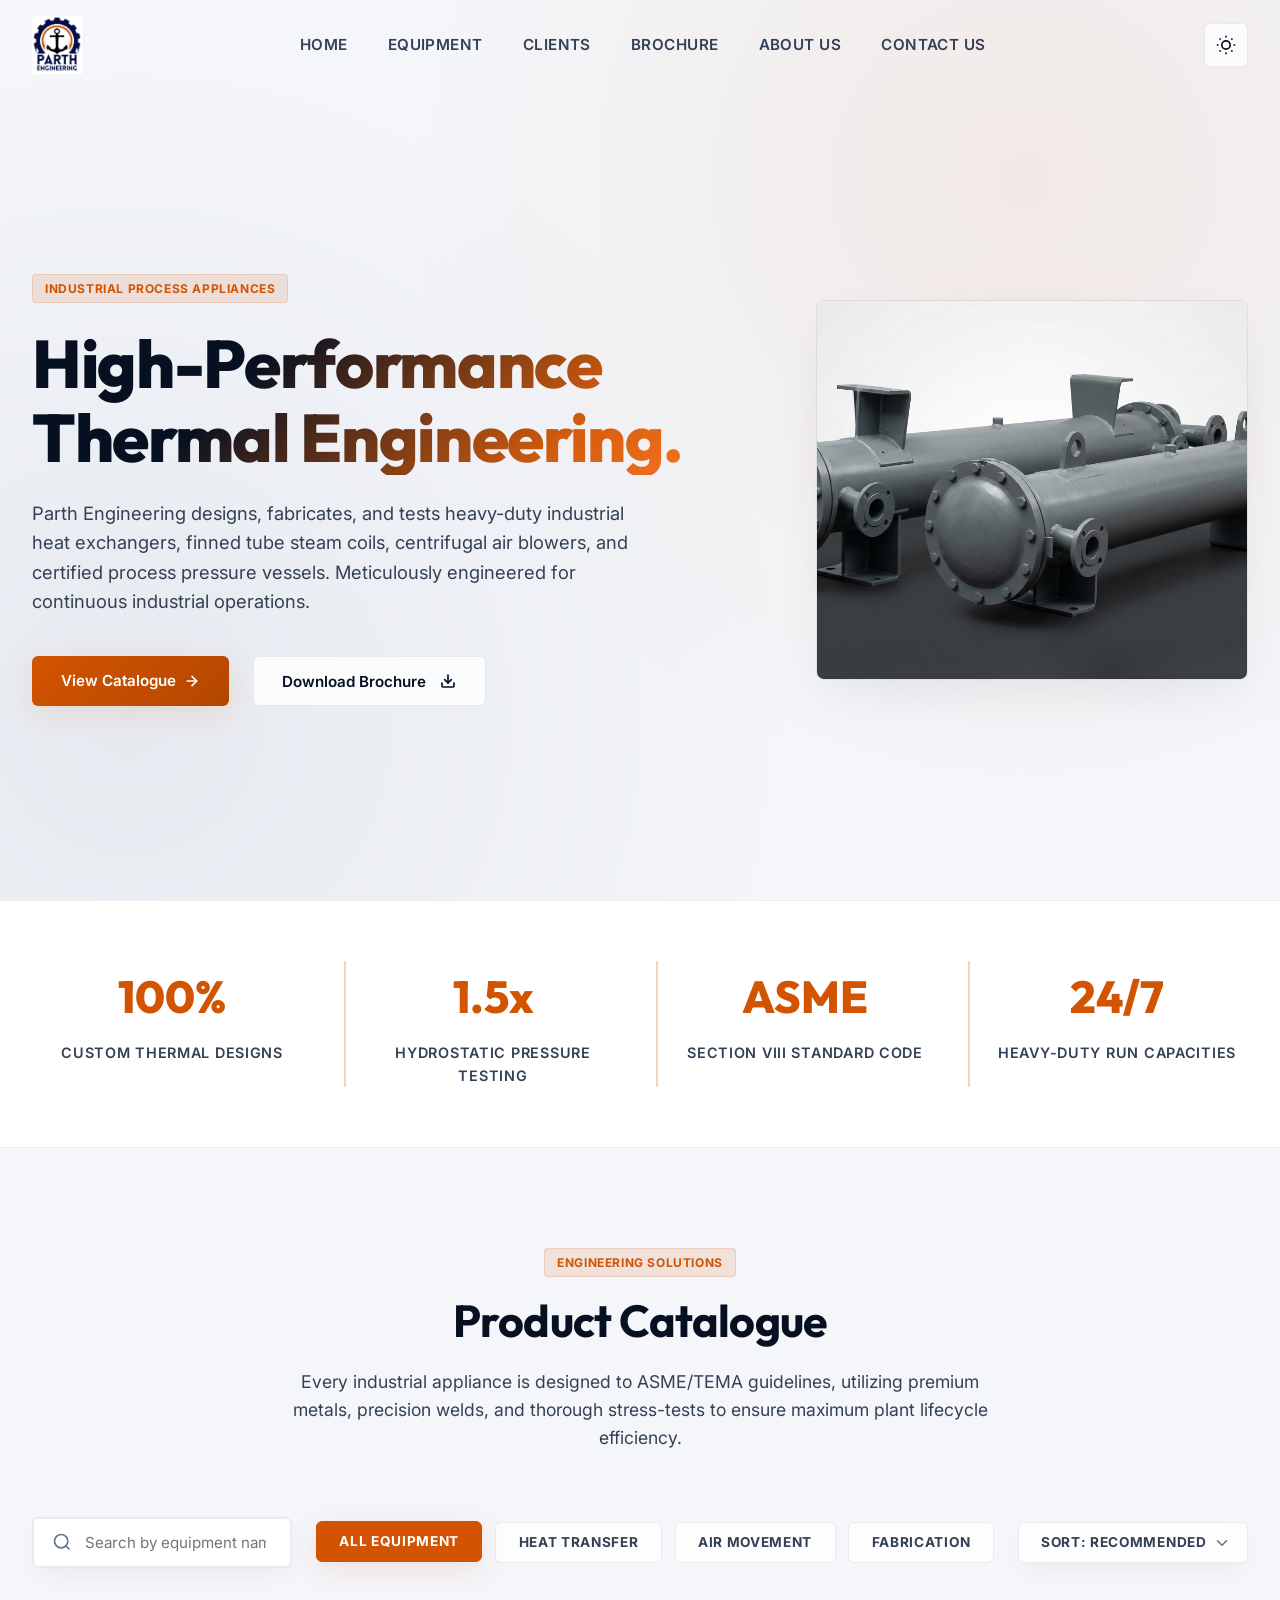
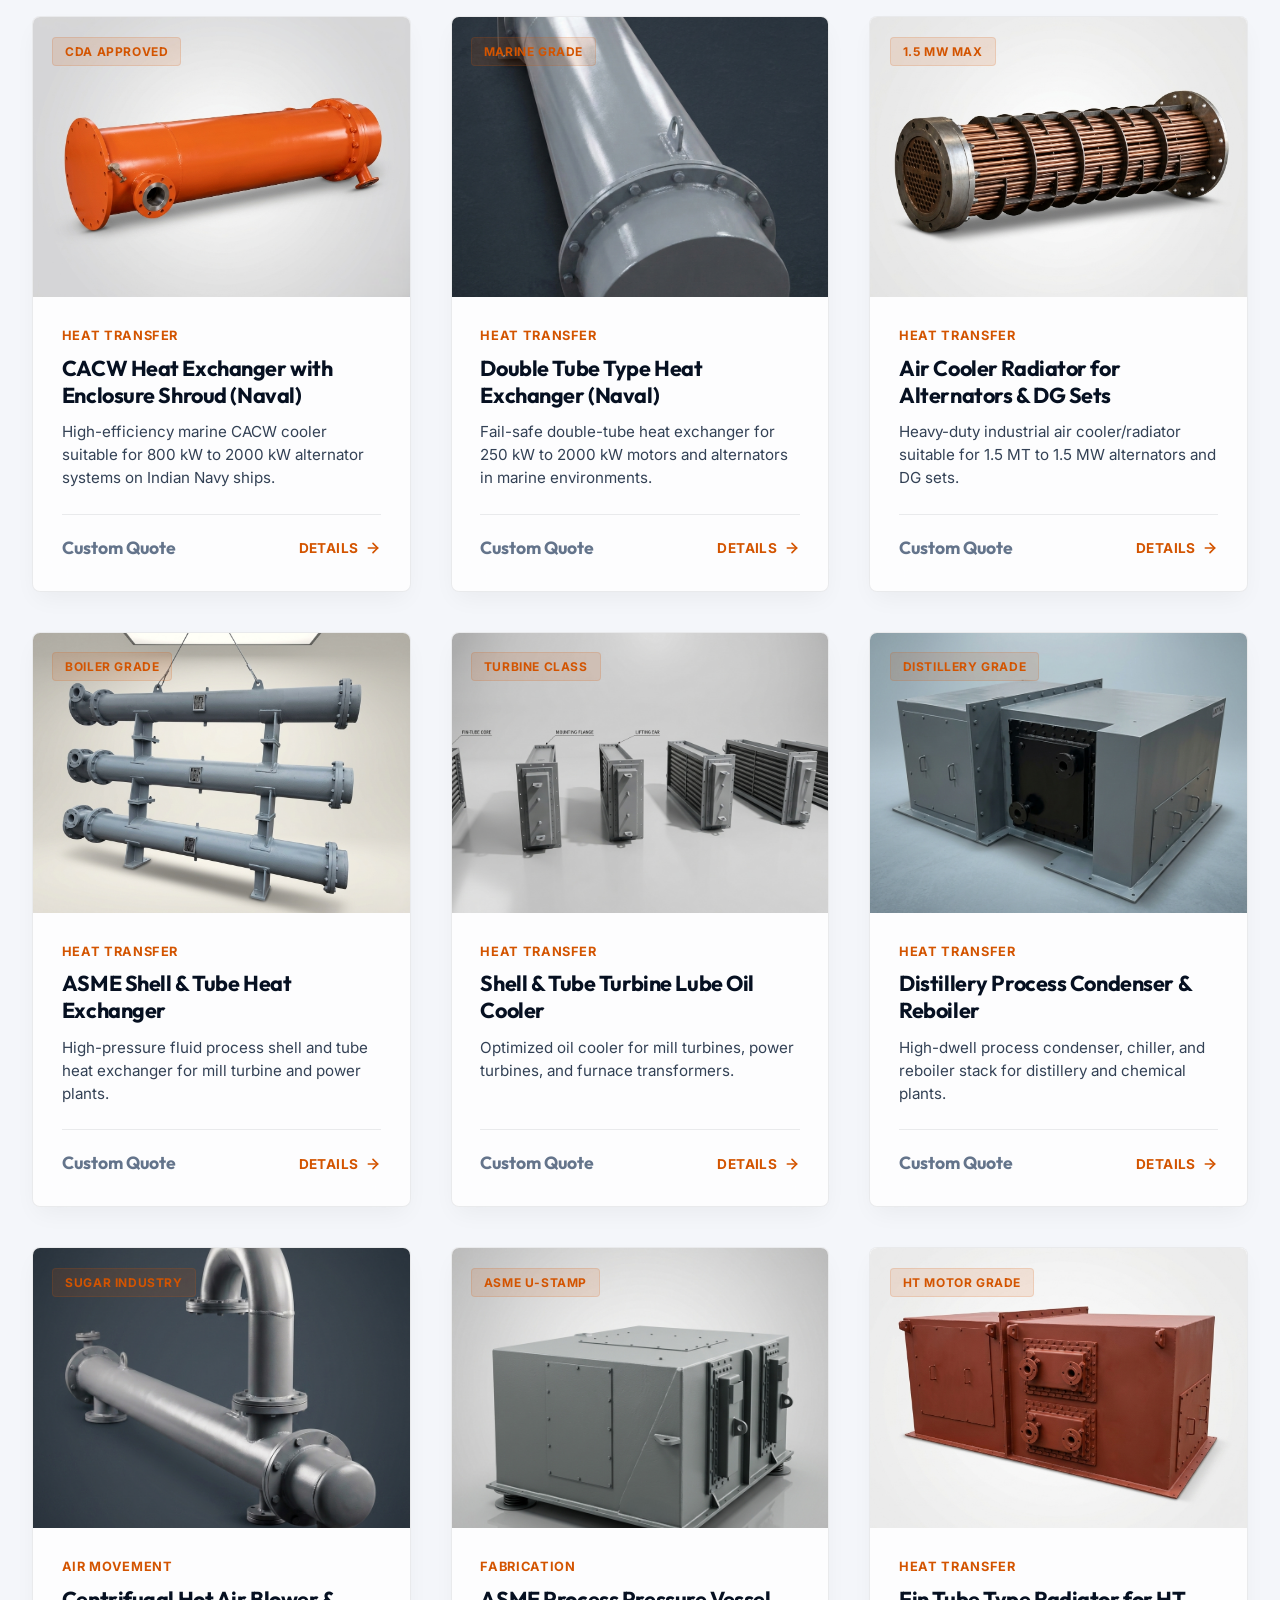
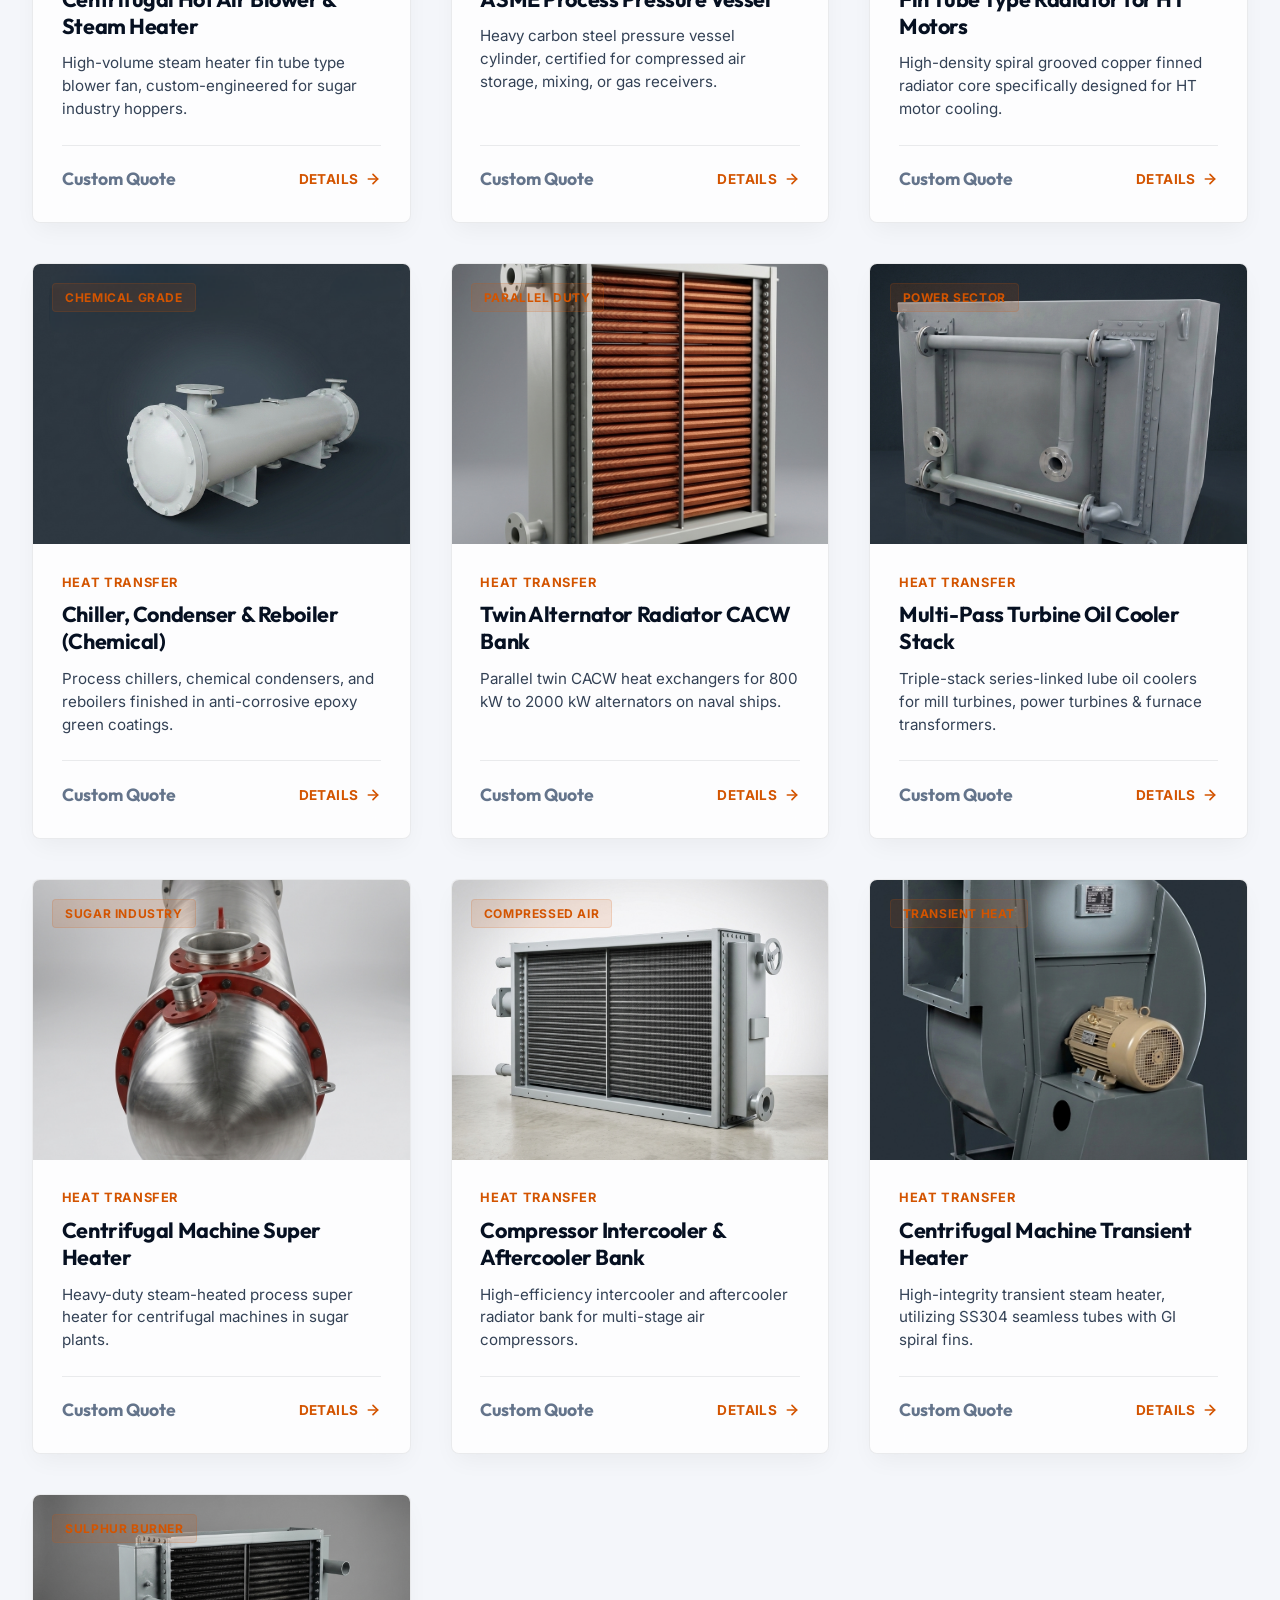
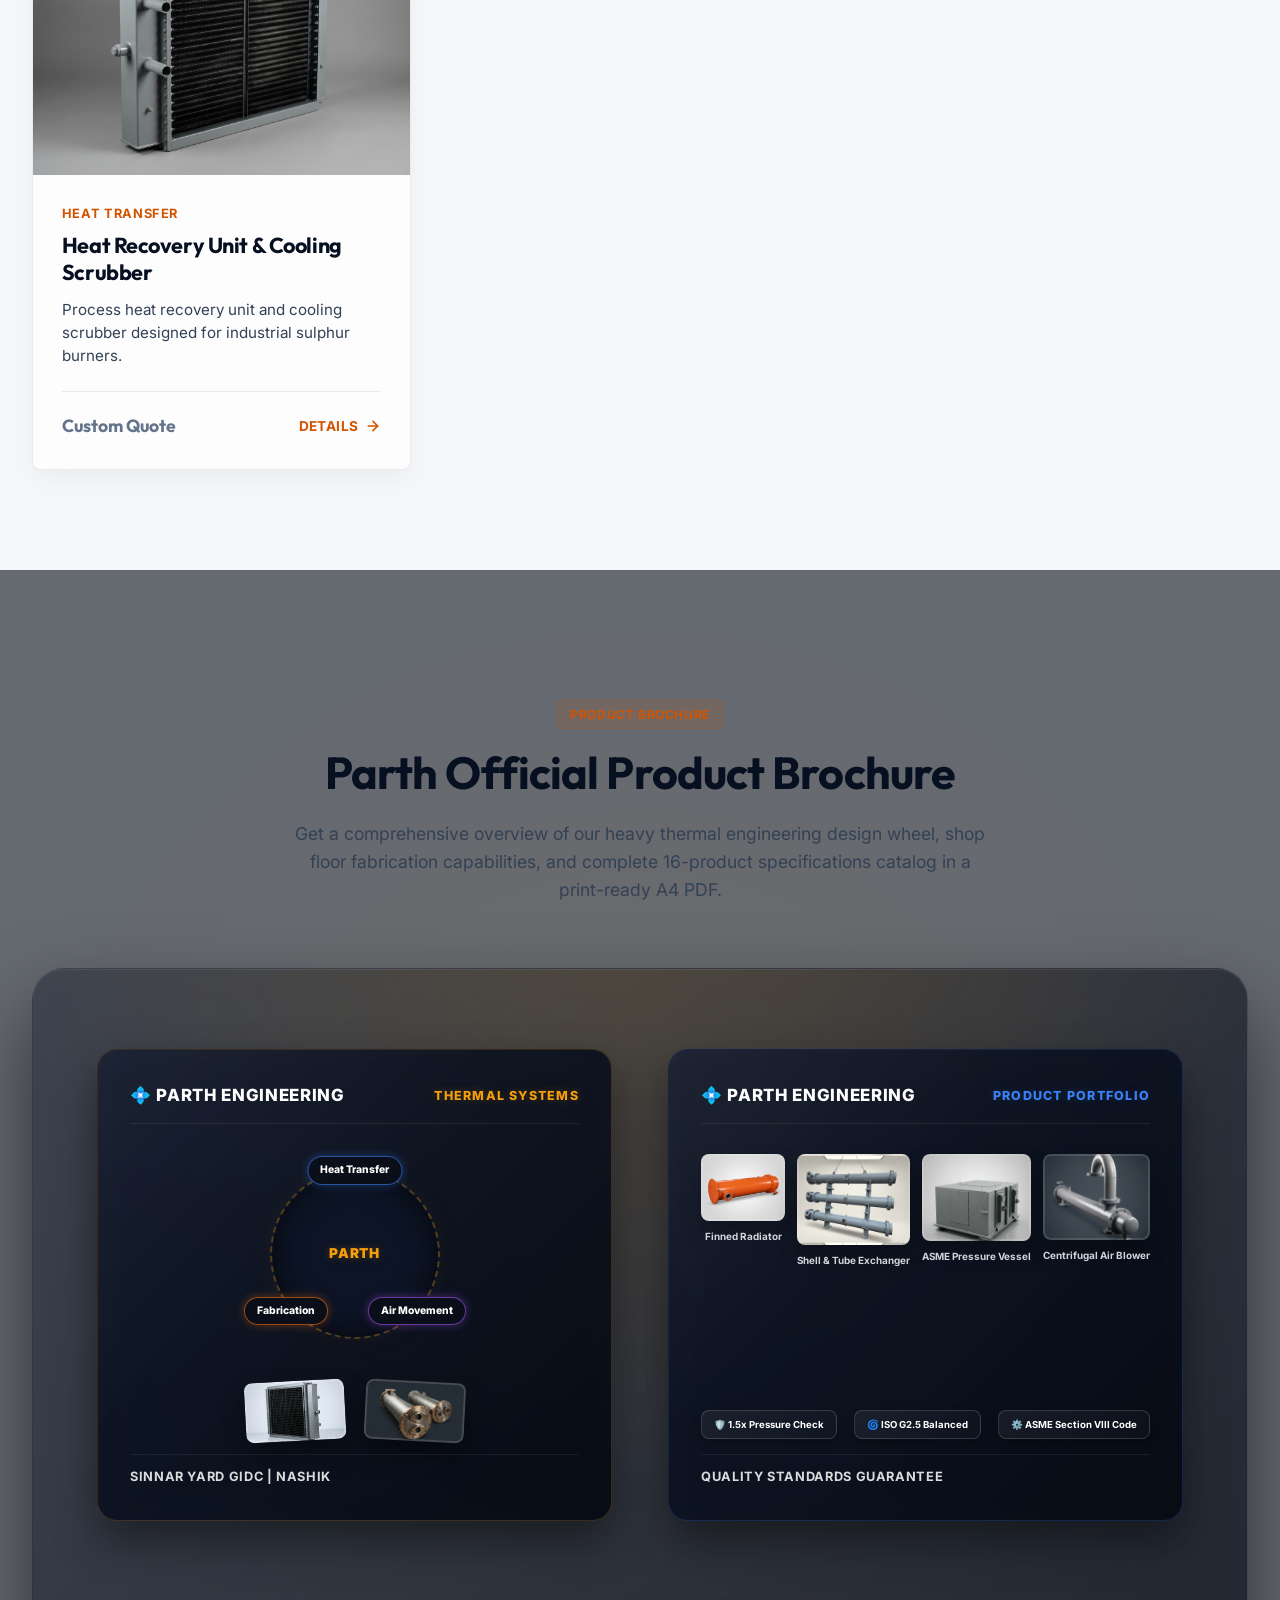
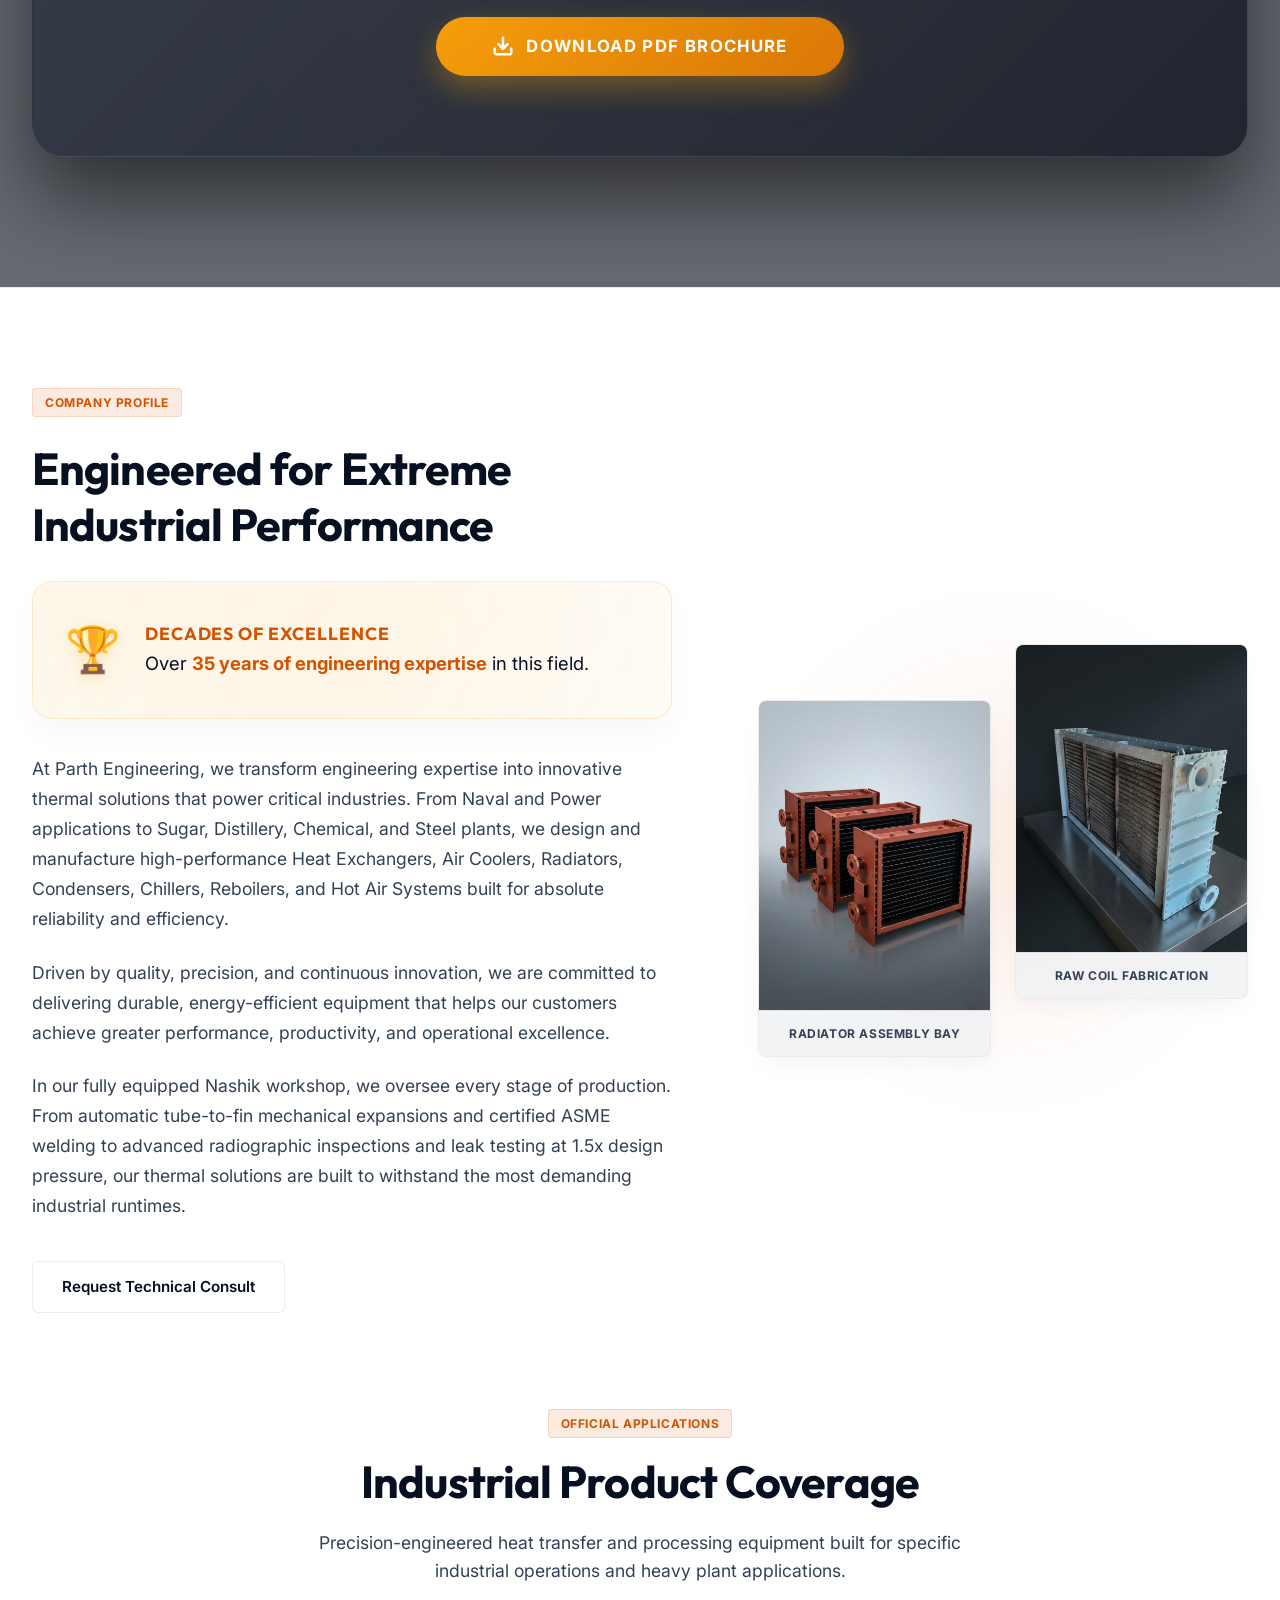
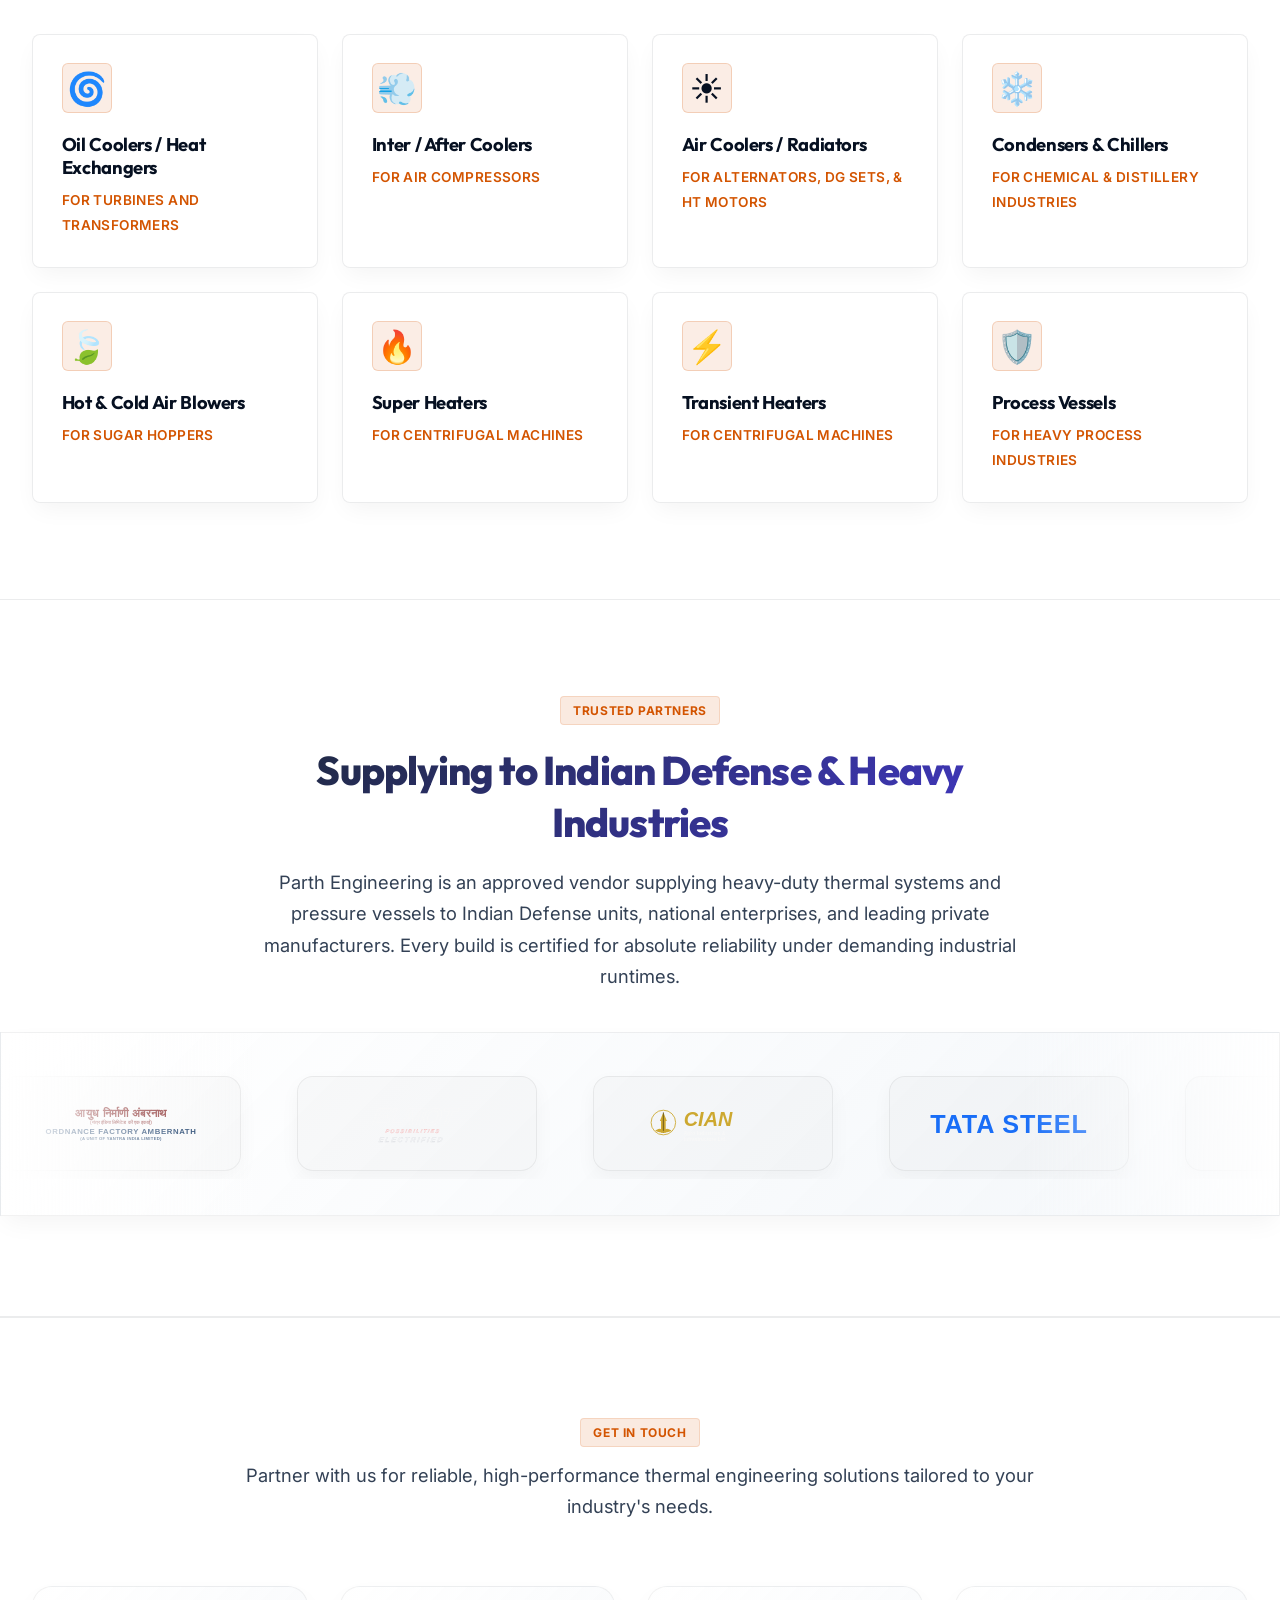
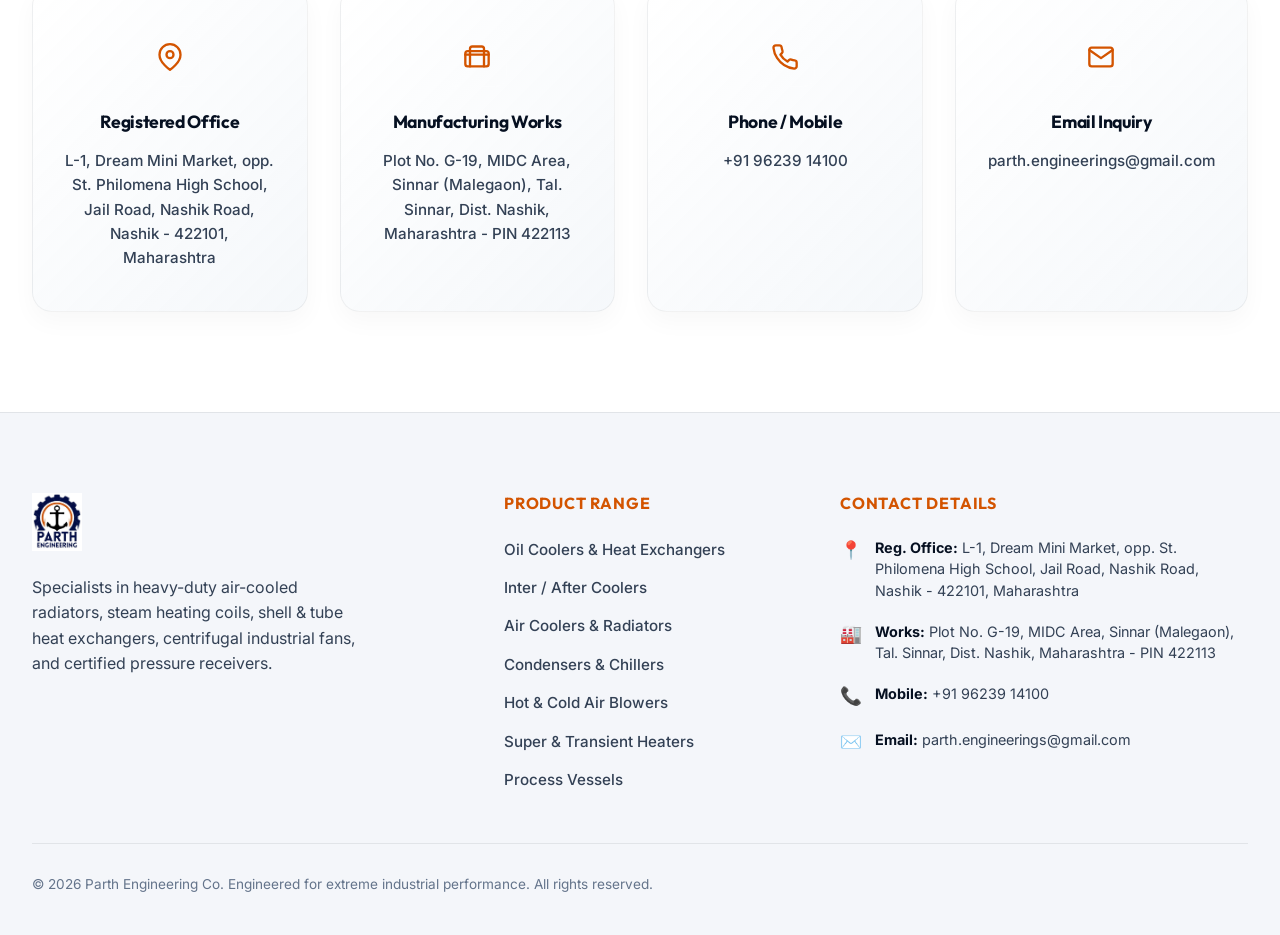
==== commit b0b2b77c: "Replace product and workshop photos with 26 unique high-res PNG images from Downloads" ====
--- a/index.html
+++ b/index.html
@@ -15,7 +15,7 @@
     <meta property="og:type" content="website">
     <meta property="og:title" content="Parth Engineering | Heavy-Duty Heat Exchangers & Coils">
     <meta property="og:description" content="Custom-engineered industrial heat exchangers, finned steam coils, blowers, and pressure vessels for heavy thermal process industries.">
-    <meta property="og:image" content="assets/industrial_radiator.jpg">
+    <meta property="og:image" content="assets/image_b9ad94 (1).png">
 
     <!-- Twitter -->
     <meta property="twitter:card" content="summary_large_image">
@@ -108,7 +108,7 @@
                     
                     <div class="hero-image-wrapper">
                         <div class="hero-image-glow"></div>
-                        <img src="assets/industrial_radiator.jpg" alt="Parth Heavy-Duty Finned Tube Radiator" class="hero-image" id="hero-interactive-img">
+                        <img src="assets/image_b9ad94 (1).png" alt="Parth Heavy-Duty Finned Tube Radiator" class="hero-image" id="hero-interactive-img">
                     </div>
                 </div>
             </div>
@@ -214,8 +214,8 @@
                                     </div>
                                 </div>
                                 <div class="mock-images">
-                                    <div class="mock-img-item" style="background-image: url('assets/IMG-20260408-WA0041.jpg.jpeg')"></div>
-                                    <div class="mock-img-item" style="background-image: url('assets/IMG-20260408-WA0069.jpg.jpeg')"></div>
+                                    <div class="mock-img-item" style="background-image: url('assets/image_98ec0437.png')"></div>
+                                    <div class="mock-img-item" style="background-image: url('assets/image_a60a6044.png')"></div>
                                 </div>
                             </div>
                             <div class="mock-ftr">Sinnar Yard GIDC | Nashik</div>
@@ -229,19 +229,19 @@
                             <div class="mock-body">
                                 <div class="mock-catalog-grid">
                                     <div class="mock-cat-item">
-                                        <div class="mock-cat-img" style="background-image: url('assets/20200828_145056.jpg.jpeg')"></div>
+                                        <div class="mock-cat-img" style="background-image: url('assets/1780297226032.png')"></div>
                                         <span>Finned Radiator</span>
                                     </div>
                                     <div class="mock-cat-item">
-                                        <div class="mock-cat-img" style="background-image: url('assets/20240812_165457.jpg.jpeg')"></div>
+                                        <div class="mock-cat-img" style="background-image: url('assets/image_22b7ebb.png')"></div>
                                         <span>Shell & Tube Exchanger</span>
                                     </div>
                                     <div class="mock-cat-item">
-                                        <div class="mock-cat-img" style="background-image: url('assets/20221013_192116.jpg.jpeg')"></div>
+                                        <div class="mock-cat-img" style="background-image: url('assets/image_41a633d1.png')"></div>
                                         <span>ASME Pressure Vessel</span>
                                     </div>
                                     <div class="mock-cat-item">
-                                        <div class="mock-cat-img" style="background-image: url('assets/IMG-20260408-WA0063.jpg.jpeg')"></div>
+                                        <div class="mock-cat-img" style="background-image: url('assets/image_36f63ab2.png')"></div>
                                         <span>Centrifugal Air Blower</span>
                                     </div>
                                 </div>
@@ -302,14 +302,14 @@
                         
                         <div class="gallery-column">
                             <div class="gallery-item vertical glass">
-                                <img src="assets/workshop_bay.jpg" alt="Parth Radiator Assembly Bay">
+                                <img src="assets/image_beb7e65c.png" alt="Parth Radiator Assembly Bay">
                                 <div class="gallery-caption">Radiator Assembly Bay</div>
                             </div>
                         </div>
                         
                         <div class="gallery-column">
                             <div class="gallery-item horizontal glass">
-                                <img src="assets/workshop_fabrication.jpg" alt="Parth Raw Coil Fabrication">
+                                <img src="assets/image_c3593ce2.png" alt="Parth Raw Coil Fabrication">
                                 <div class="gallery-caption">Raw Coil Fabrication</div>
                             </div>
                         </div>
@@ -575,7 +575,7 @@
             <div class="modal-body-grid">
                 <!-- Modal Left Image -->
                 <div class="modal-image-col">
-                    <img src="assets/industrial_radiator.jpg" alt="Parth Industrial Appliance" class="modal-img" id="modal-img">
+                    <img src="assets/image_b9ad94 (1).png" alt="Parth Industrial Appliance" class="modal-img" id="modal-img">
                 </div>
                 
                 <!-- Modal Right Details -->
@@ -685,19 +685,19 @@
                         <div class="brochure-gallery-title">SINNAR GIDC WORKSHOP IN ACTION</div>
                         <div class="brochure-gallery-grid-2x2">
                             <div class="brochure-gal-card">
-                                <div class="brochure-gal-img" style="background-image: url('assets/IMG-20260408-WA0041.jpg.jpeg')"></div>
+                                <div class="brochure-gal-img" style="background-image: url('assets/image_98ec0437.png')"></div>
                                 <span>Finned Tube Assembly</span>
                             </div>
                             <div class="brochure-gal-card">
-                                <div class="brochure-gal-img" style="background-image: url('assets/IMG-20260408-WA0069.jpg.jpeg')"></div>
+                                <div class="brochure-gal-img" style="background-image: url('assets/image_a60a6044.png')"></div>
                                 <span>Core Tube Bundles</span>
                             </div>
                             <div class="brochure-gal-card">
-                                <div class="brochure-gal-img" style="background-image: url('assets/IMG-20260408-WA0063.jpg.jpeg')"></div>
+                                <div class="brochure-gal-img" style="background-image: url('assets/image_36f63ab2.png')"></div>
                                 <span>Centrifugal Fan Run Bays</span>
                             </div>
                             <div class="brochure-gal-card">
-                                <div class="brochure-gal-img" style="background-image: url('assets/IMG-20260408-WA0022.jpg.jpeg')"></div>
+                                <div class="brochure-gal-img" style="background-image: url('assets/image_b34b4073.png')"></div>
                                 <span>Process Receiver Rolling</span>
                             </div>
                         </div>
@@ -744,56 +744,56 @@
                 <div class="brochure-print-body-grid-2">
                     <div class="portfolio-grid-8">
                         <div class="portfolio-item-card">
-                            <div class="portfolio-img" style="background-image: url('assets/20200828_145056.jpg.jpeg')"></div>
+                            <div class="portfolio-img" style="background-image: url('assets/1780297226032.png')"></div>
                             <div class="portfolio-info">
                                 <h3>Naval CACW Heat Exchanger</h3>
                                 <p>Marine air-cooler shroud. 800 kW to 2000 kW alternators. 10 Bar tested.</p>
                             </div>
                         </div>
                         <div class="portfolio-item-card">
-                            <div class="portfolio-img" style="background-image: url('assets/20240812_165457.jpg.jpeg')"></div>
+                            <div class="portfolio-img" style="background-image: url('assets/image_22b7ebb.png')"></div>
                             <div class="portfolio-info">
                                 <h3>ASME Shell & Tube Exchanger</h3>
                                 <p>Torque expanded tube sheets. Fixed/floating designs for turbines & compressors.</p>
                             </div>
                         </div>
                         <div class="portfolio-item-card">
-                            <div class="portfolio-img" style="background-image: url('assets/20221013_192116.jpg.jpeg')"></div>
+                            <div class="portfolio-img" style="background-image: url('assets/image_41a633d1.png')"></div>
                             <div class="portfolio-info">
                                 <h3>ASME Process Pressure Vessel</h3>
                                 <p>Boiler carbon steel plates. Certified spot-radiographed welds (RT-3).</p>
                             </div>
                         </div>
                         <div class="portfolio-item-card">
-                            <div class="portfolio-img" style="background-image: url('assets/IMG-20260408-WA0063.jpg.jpeg')"></div>
+                            <div class="portfolio-img" style="background-image: url('assets/image_36f63ab2.png')"></div>
                             <div class="portfolio-info">
                                 <h3>Centrifugal Hot Air Blower</h3>
                                 <p>For sugar hoppers. Capacity 8,000-12,500 m³/hr. 5HP-10HP motor drive.</p>
                             </div>
                         </div>
                         <div class="portfolio-item-card">
-                            <div class="portfolio-img" style="background-image: url('assets/20221013_193105.jpg.jpeg')"></div>
+                            <div class="portfolio-img" style="background-image: url('assets/image_590d638e.png')"></div>
                             <div class="portfolio-info">
                                 <h3>Distillery Condenser & Chiller</h3>
                                 <p>Chemical prime epoxy green protection barrier. Refinery reboilers.</p>
                             </div>
                         </div>
                         <div class="portfolio-item-card">
-                            <div class="portfolio-img" style="background-image: url('assets/20240722_164024.jpg.jpeg')"></div>
+                            <div class="portfolio-img" style="background-image: url('assets/image_29f87786.png')"></div>
                             <div class="portfolio-info">
                                 <h3>Turbine Lube Oil Cooler</h3>
                                 <p>Double-pass oil cooler shell with segment baffles. 10 kg/cm² hydro-checked.</p>
                             </div>
                         </div>
                         <div class="portfolio-item-card">
-                            <div class="portfolio-img" style="background-image: url('assets/20191002_135919.jpg.jpeg')"></div>
+                            <div class="portfolio-img" style="background-image: url('assets/image_34ae1bf4.png')"></div>
                             <div class="portfolio-info">
                                 <h3>Naval Double Tube Exchanger</h3>
                                 <p>Inner Cu-Ni 90:10 & outer copper concentric tube layout. CDA fail-safe cooling.</p>
                             </div>
                         </div>
                         <div class="portfolio-item-card">
-                            <div class="portfolio-img" style="background-image: url('assets/20230923_035439.jpg.jpeg')"></div>
+                            <div class="portfolio-img" style="background-image: url('assets/image_64f8b168.png')"></div>
                             <div class="portfolio-info">
                                 <h3>Multi-Pass Oil Cooler Stack</h3>
                                 <p>Triple series-stacked lube oil coolers for power turbines & transformers.</p>
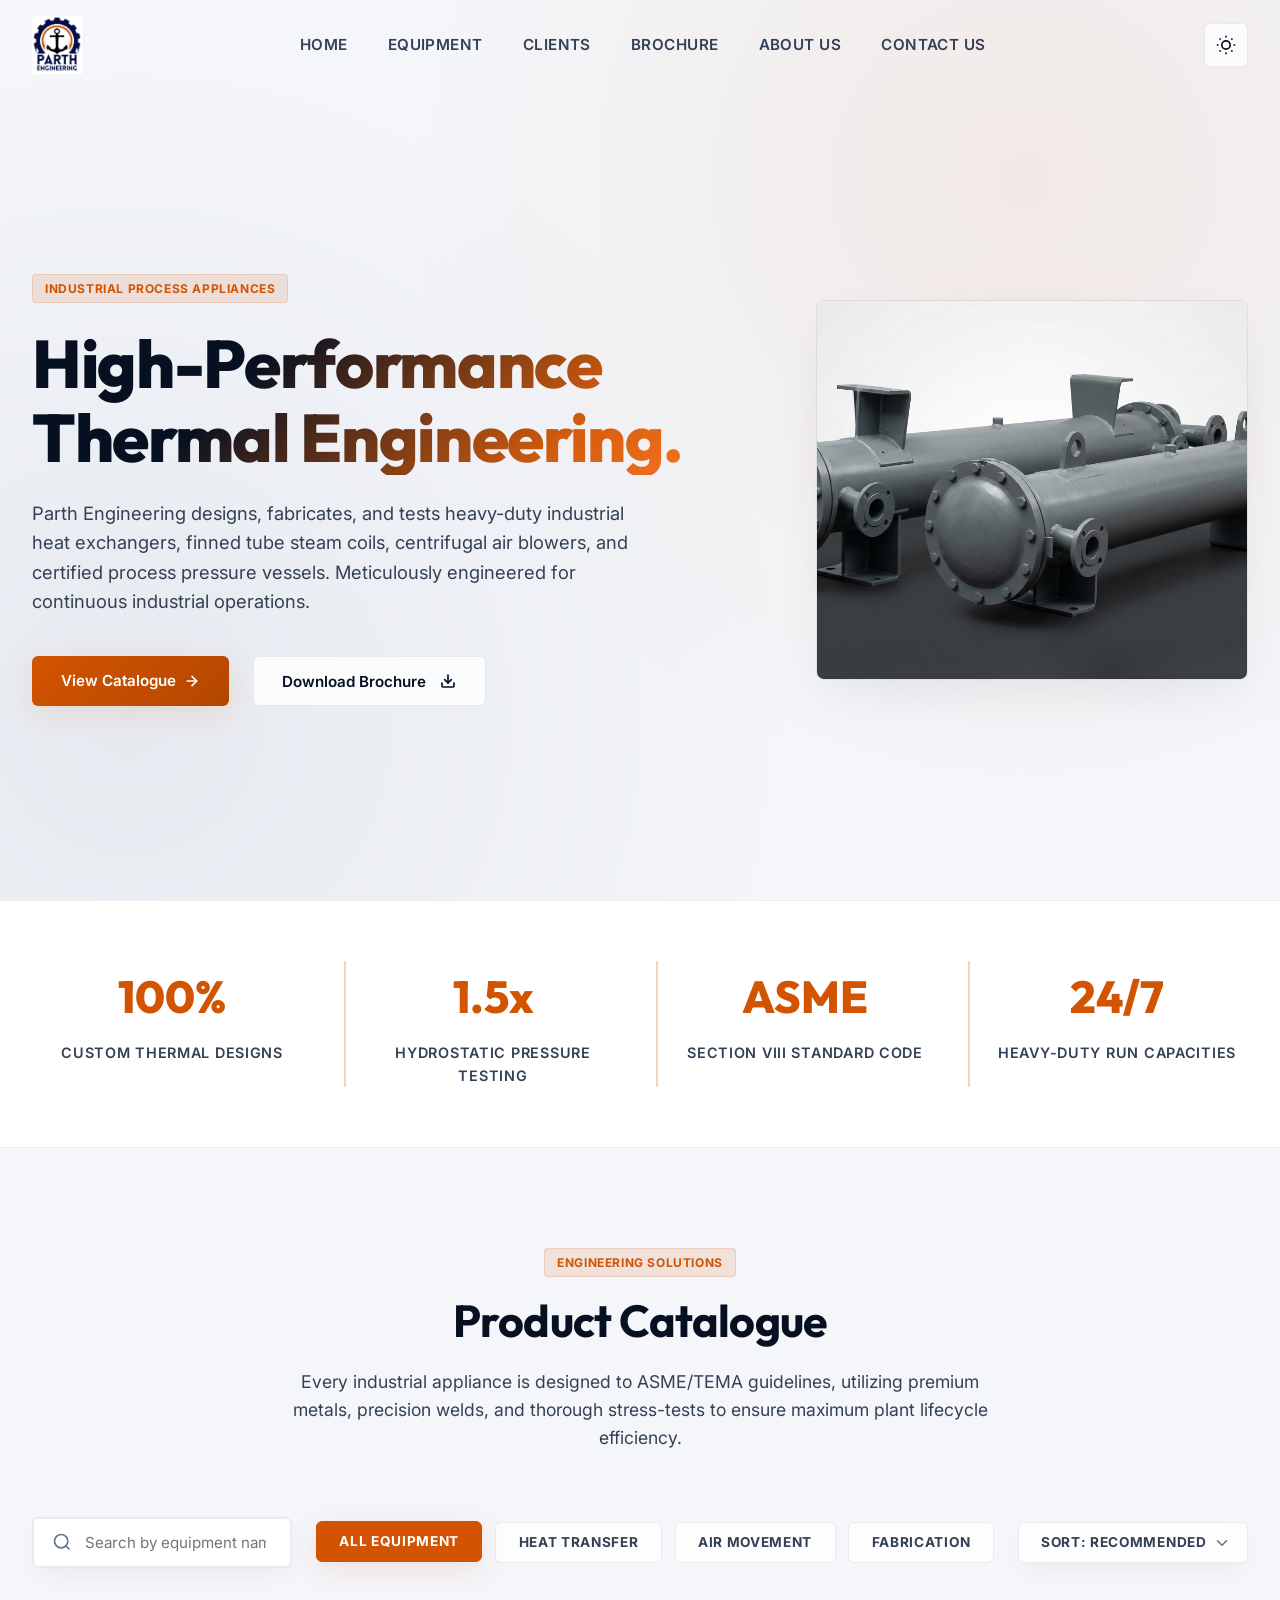
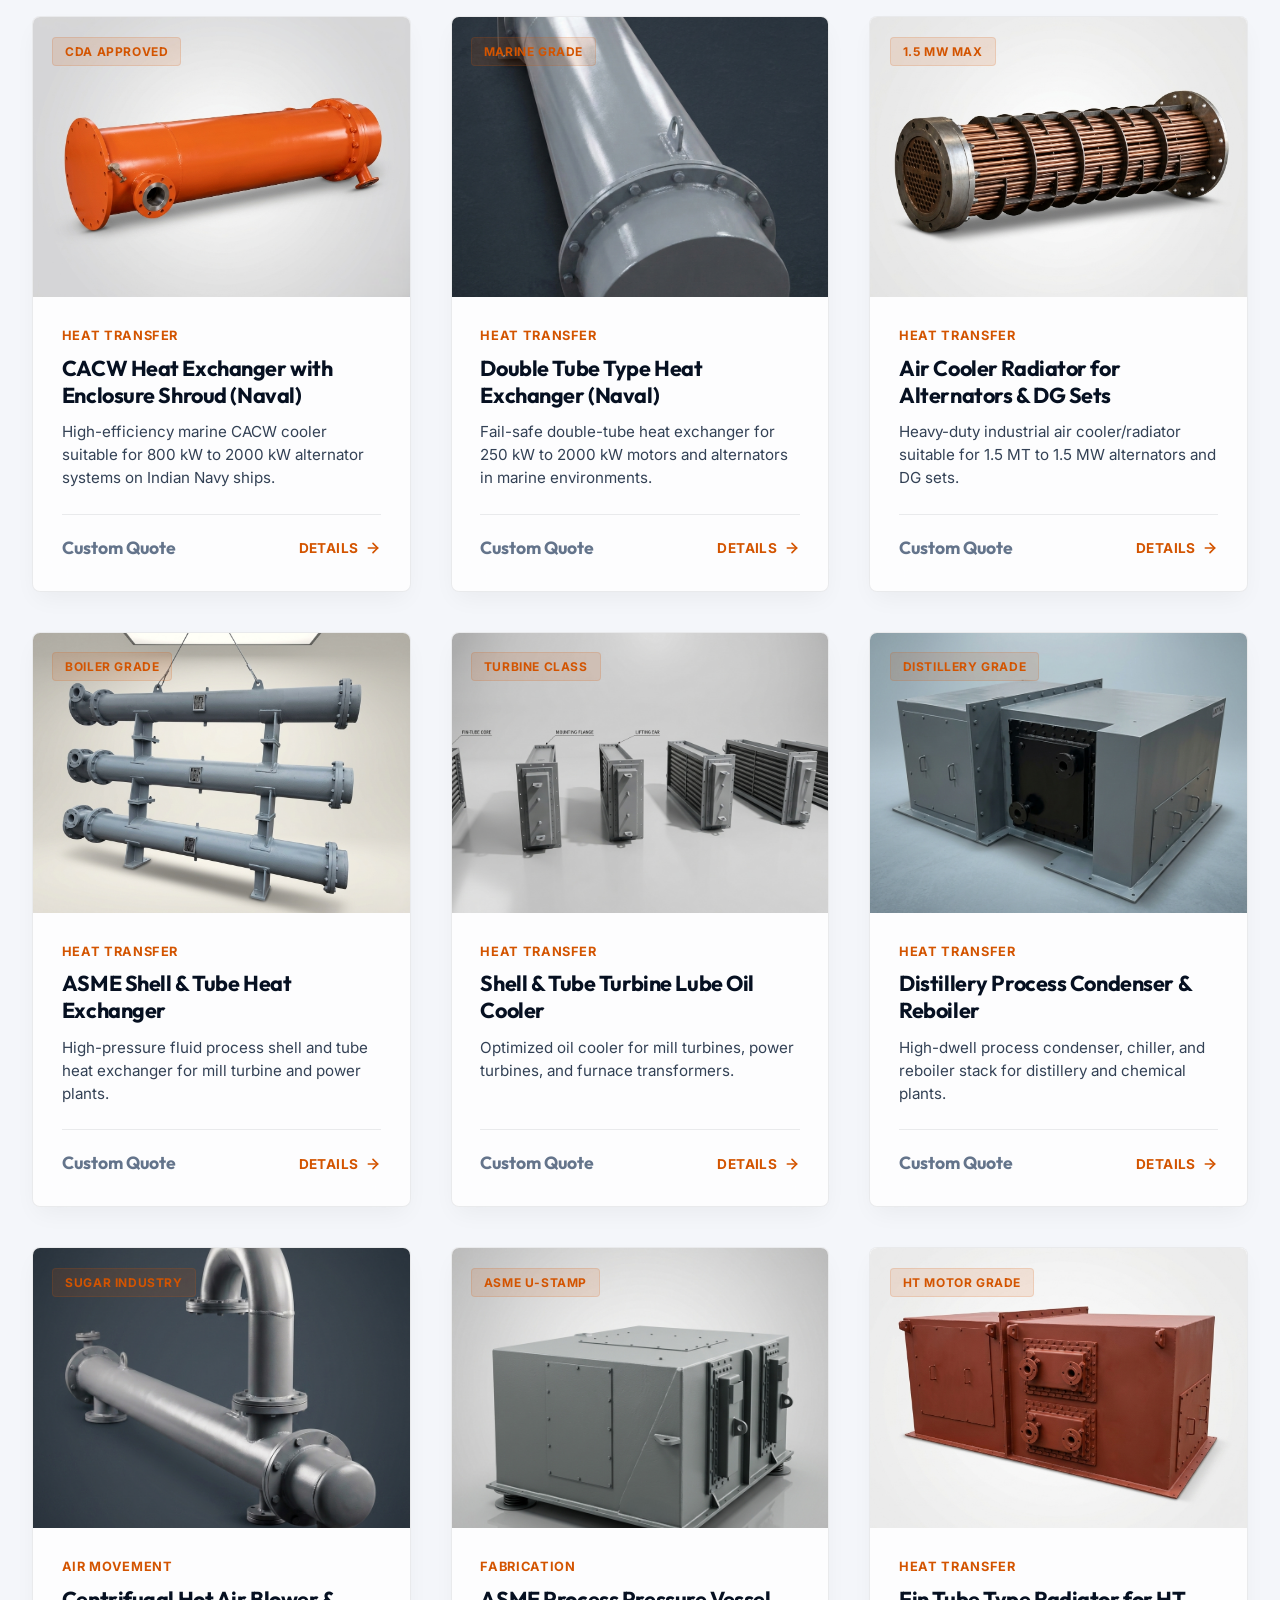
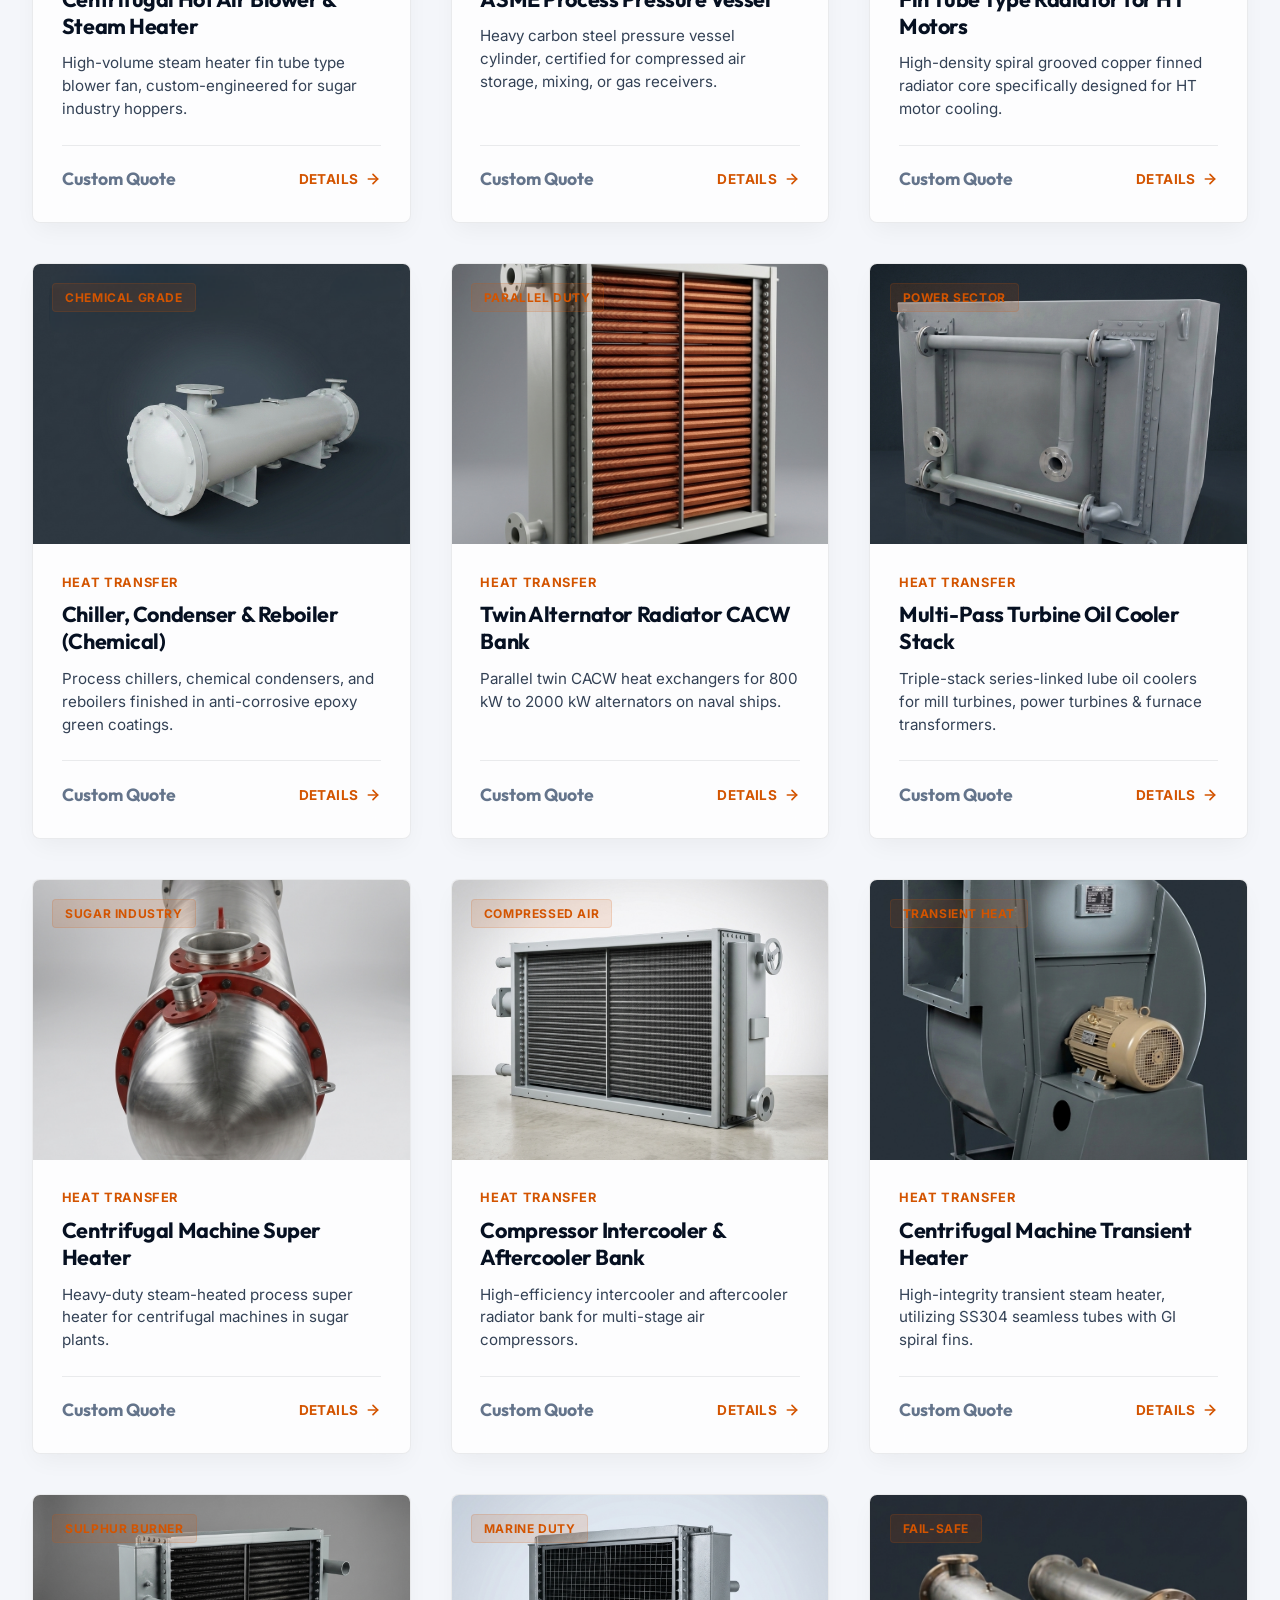
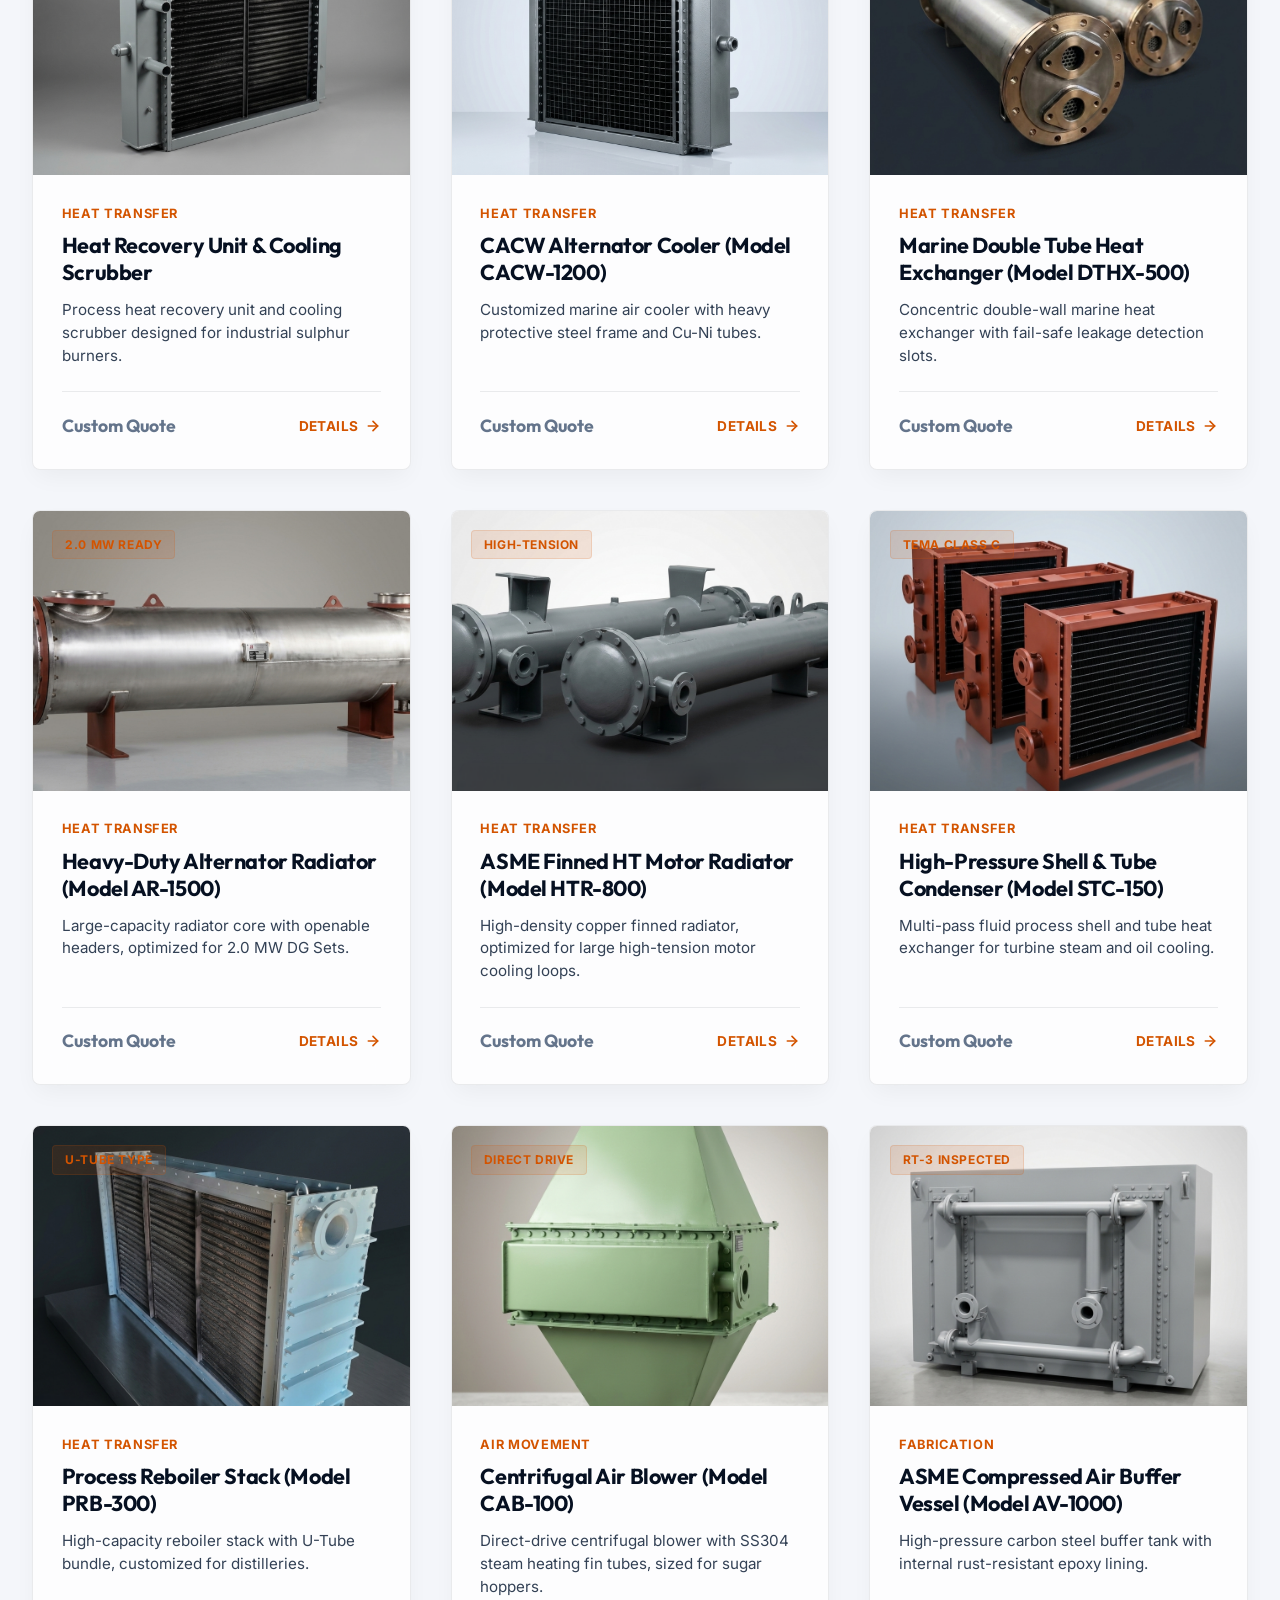
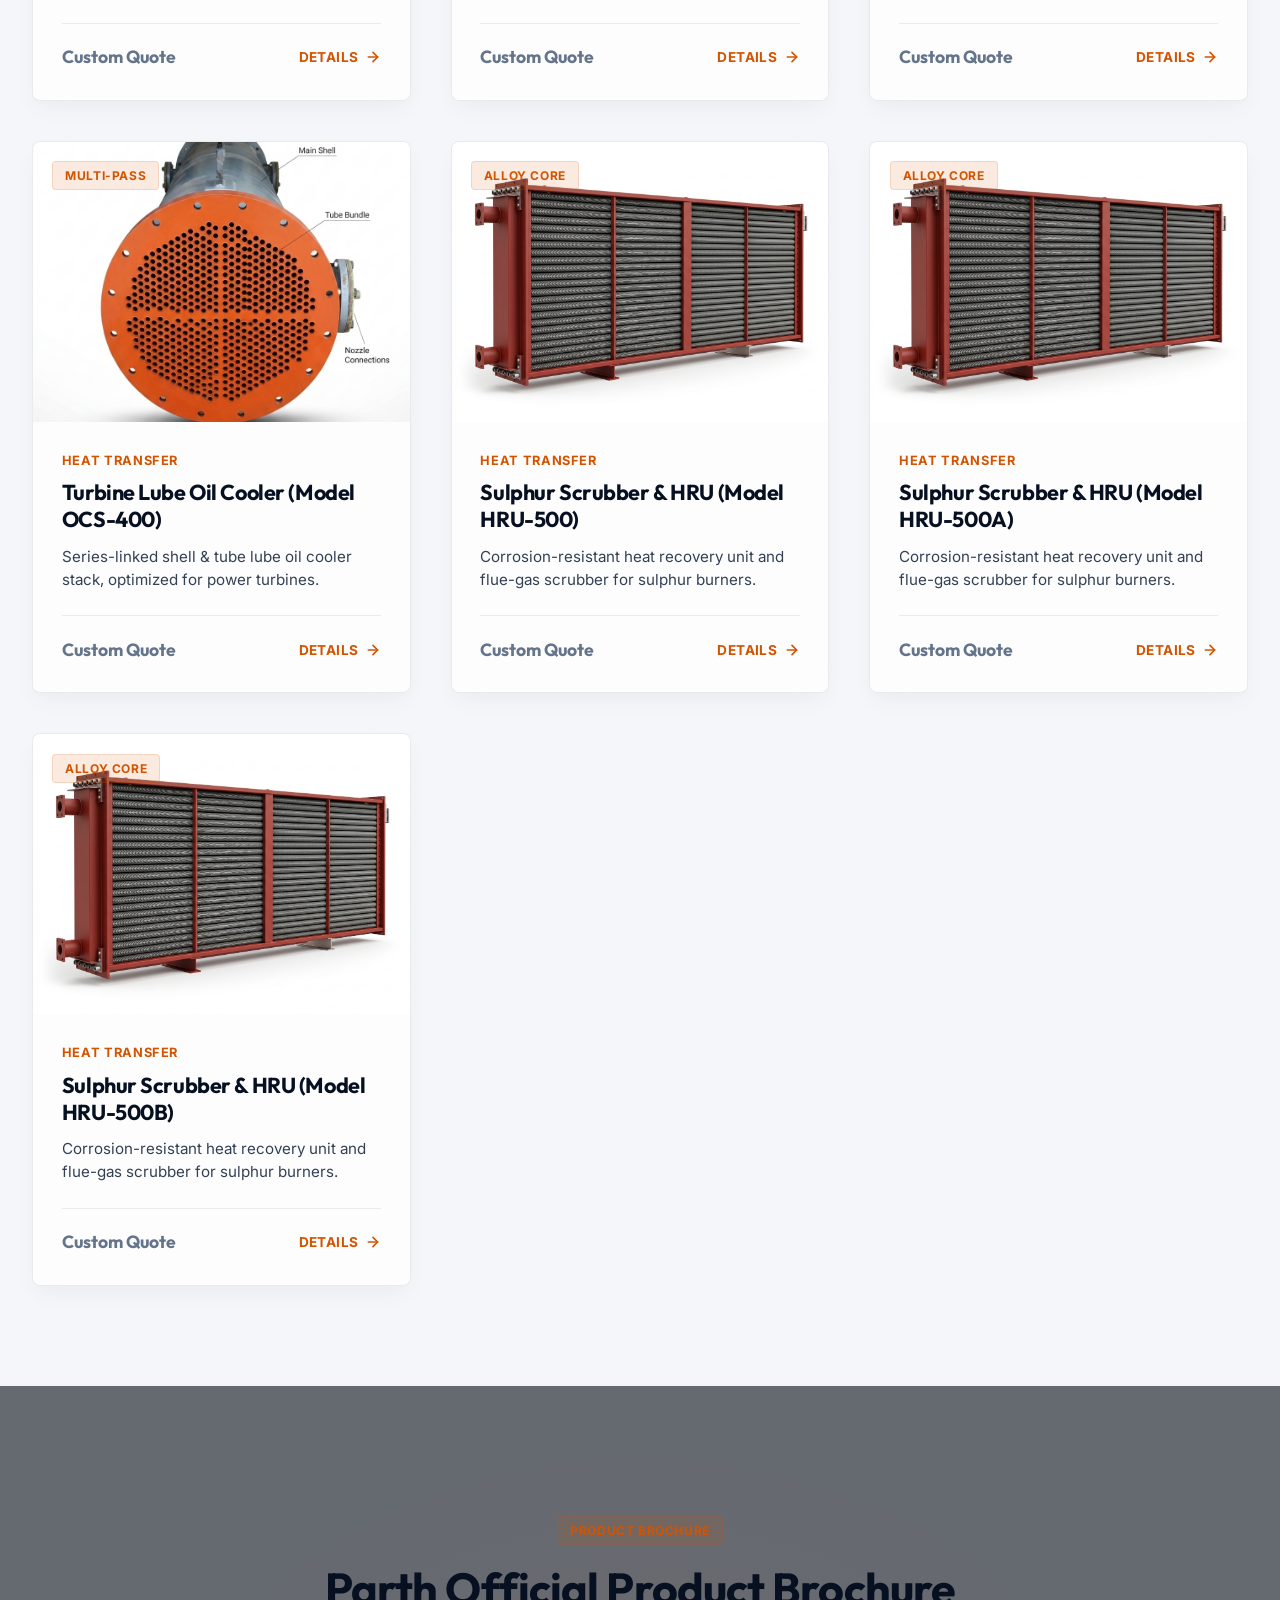
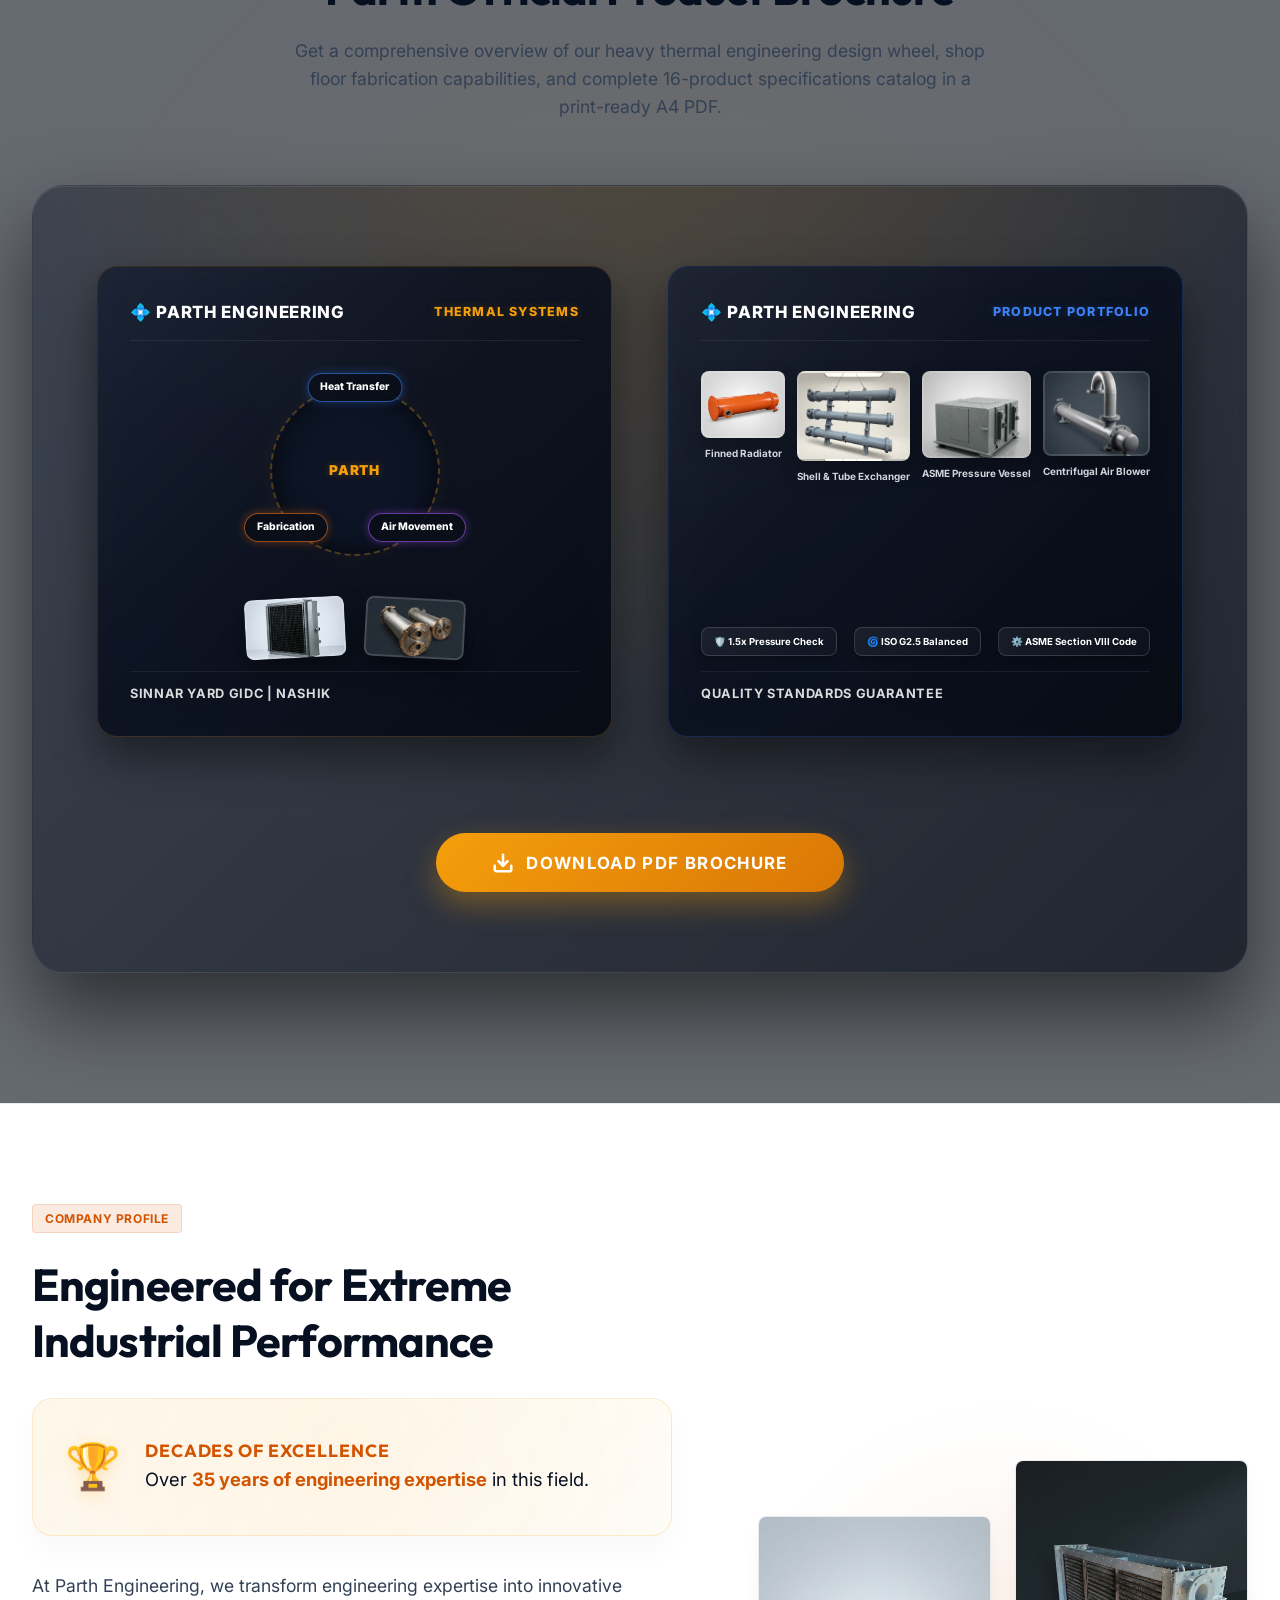
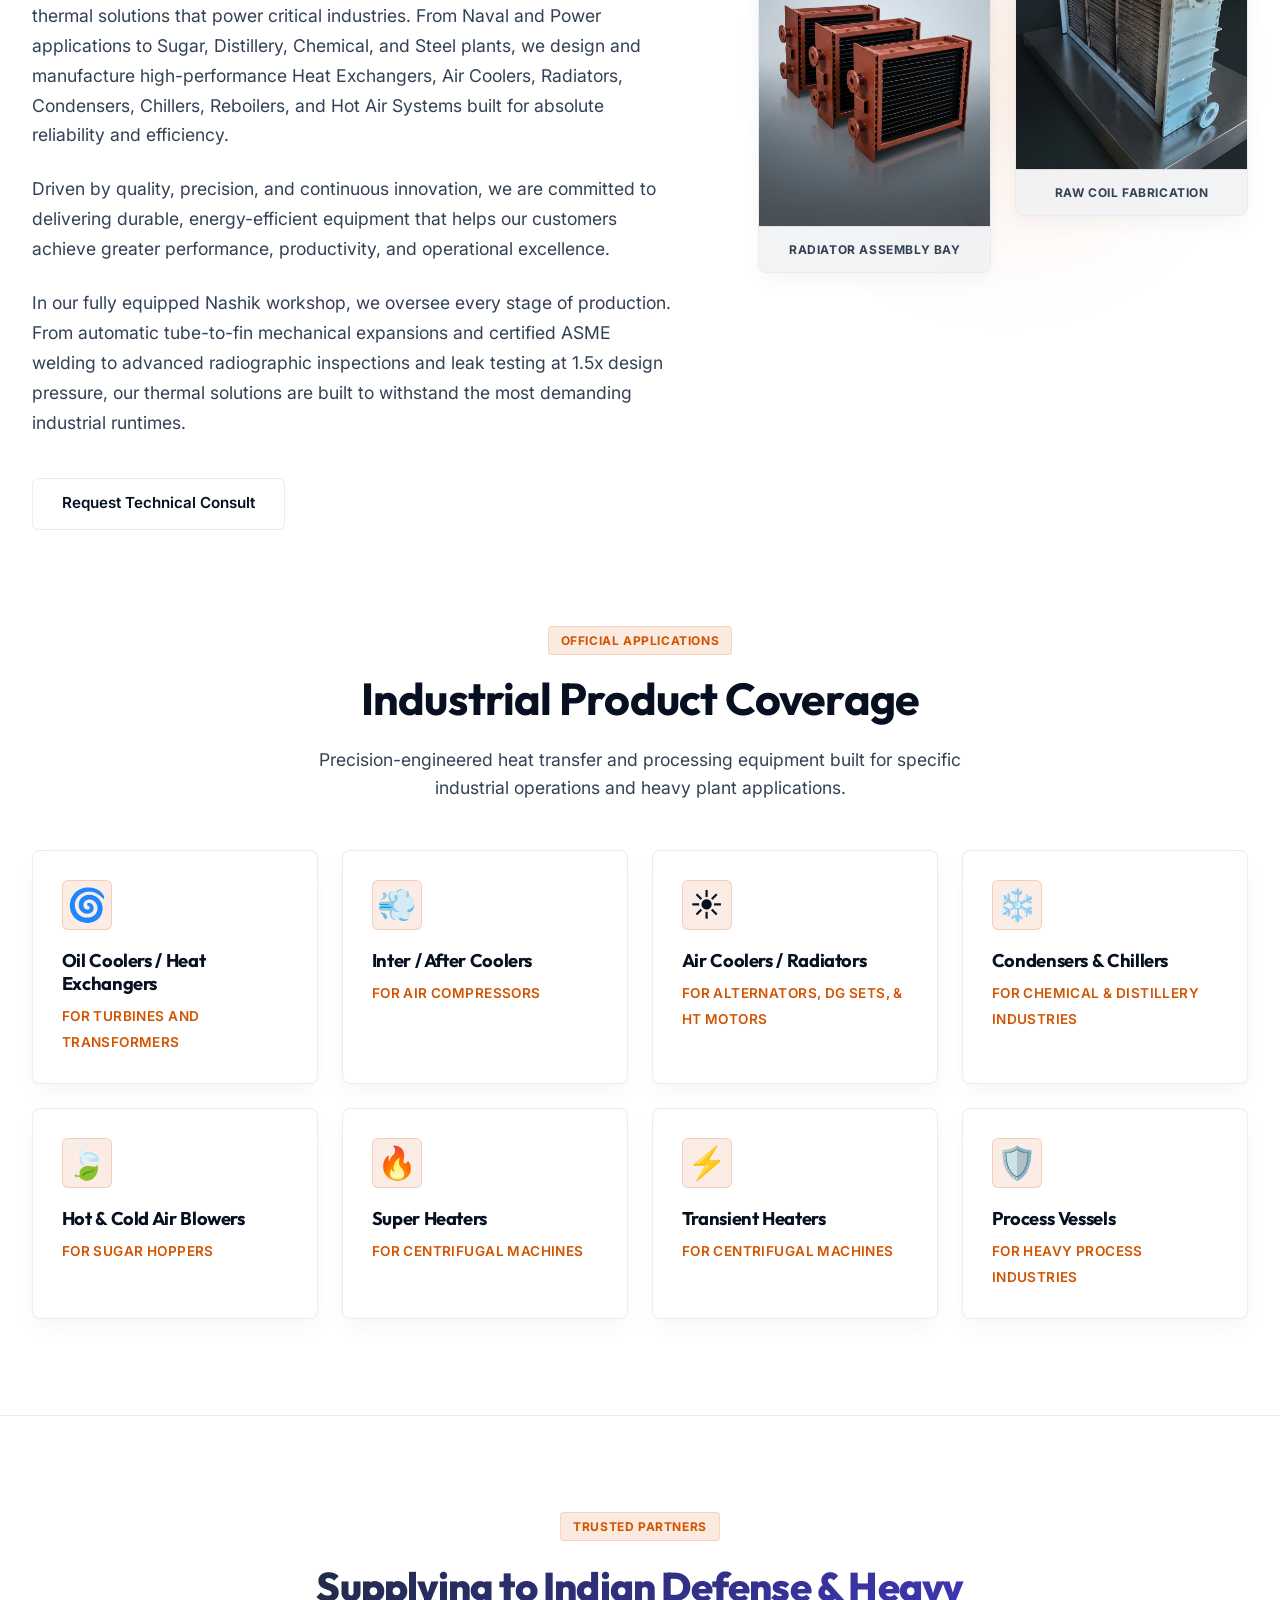
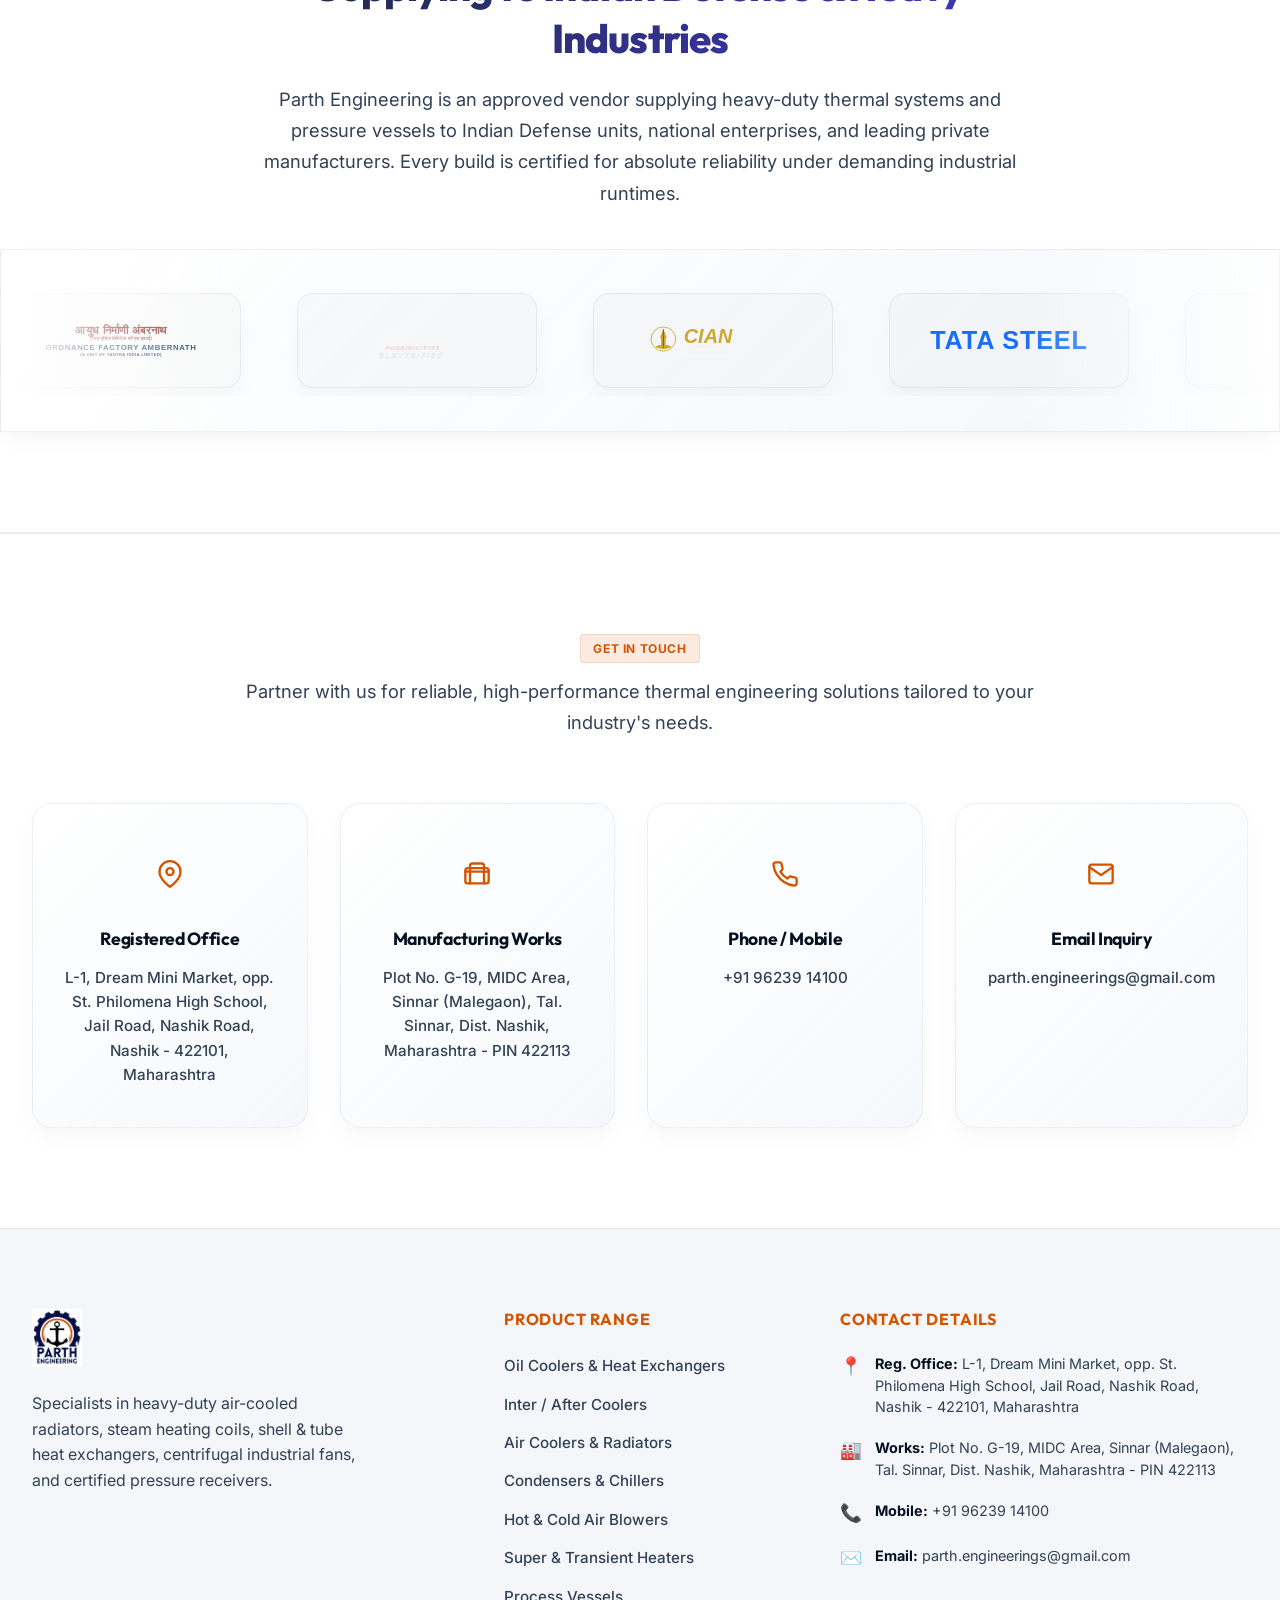
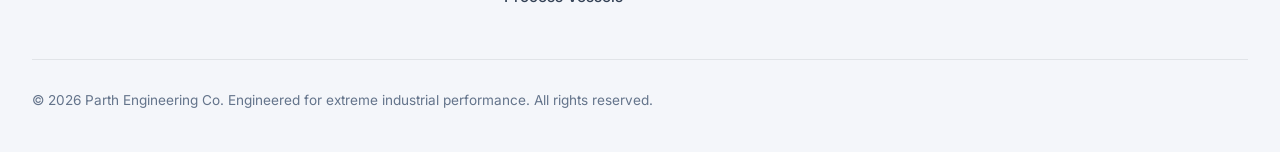
==== commit f1785e7b: "Make contact phone numbers call and email links open Gmail compose directly" ====
--- a/index.html
+++ b/index.html
@@ -497,7 +497,7 @@
                         </div>
                         <div class="contact-detail-text">
                             <h4>Email Inquiry</h4>
-                            <p><a href="mailto:parth.engineerings@gmail.com" class="hover-underline">parth.engineerings@gmail.com</a></p>
+                            <p><a href="https://mail.google.com/mail/?view=cm&fs=1&to=parth.engineerings@gmail.com" target="_blank" class="hover-underline">parth.engineerings@gmail.com</a></p>
                         </div>
                     </div>
                 </div>
@@ -544,11 +544,11 @@
                         </li>
                         <li>
                             <span class="icon">📞</span>
-                            <span><strong>Mobile:</strong> +91 96239 14100</span>
+                            <span><strong>Mobile:</strong> <a href="tel:+919623914100">+91 96239 14100</a></span>
                         </li>
                         <li>
                             <span class="icon">✉️</span>
-                            <span><strong>Email:</strong> parth.engineerings@gmail.com</span>
+                            <span><strong>Email:</strong> <a href="https://mail.google.com/mail/?view=cm&fs=1&to=parth.engineerings@gmail.com" target="_blank">parth.engineerings@gmail.com</a></span>
                         </li>
                     </ul>
                 </div>
@@ -712,7 +712,7 @@
                     </div>
                     <div class="brochure-ftr-col">
                         <strong>📞 INQUIRY & CONTACTS</strong>
-                        <span>Mobile: +91 96239 14100 | Email: parth.engineerings@gmail.com</span>
+                        <span>Mobile: <a href="tel:+919623914100" style="color: inherit; text-decoration: none;">+91 96239 14100</a> | Email: <a href="https://mail.google.com/mail/?view=cm&fs=1&to=parth.engineerings@gmail.com" target="_blank" style="color: inherit; text-decoration: none;">parth.engineerings@gmail.com</a></span>
                     </div>
                     <div class="brochure-ftr-col brochure-qr-col">
                         <div class="brochure-qr-placeholder">
--- a/style.css
+++ b/style.css
@@ -1560,6 +1560,16 @@
     flex-shrink: 0;
 }
 
+.footer-contact-list a {
+    color: inherit;
+    text-decoration: none;
+    transition: color 0.3s ease;
+}
+
+.footer-contact-list a:hover {
+    color: var(--accent-primary);
+}
+
 .footer-newsletter h4 {
     font-size: 1rem;
     text-transform: uppercase;
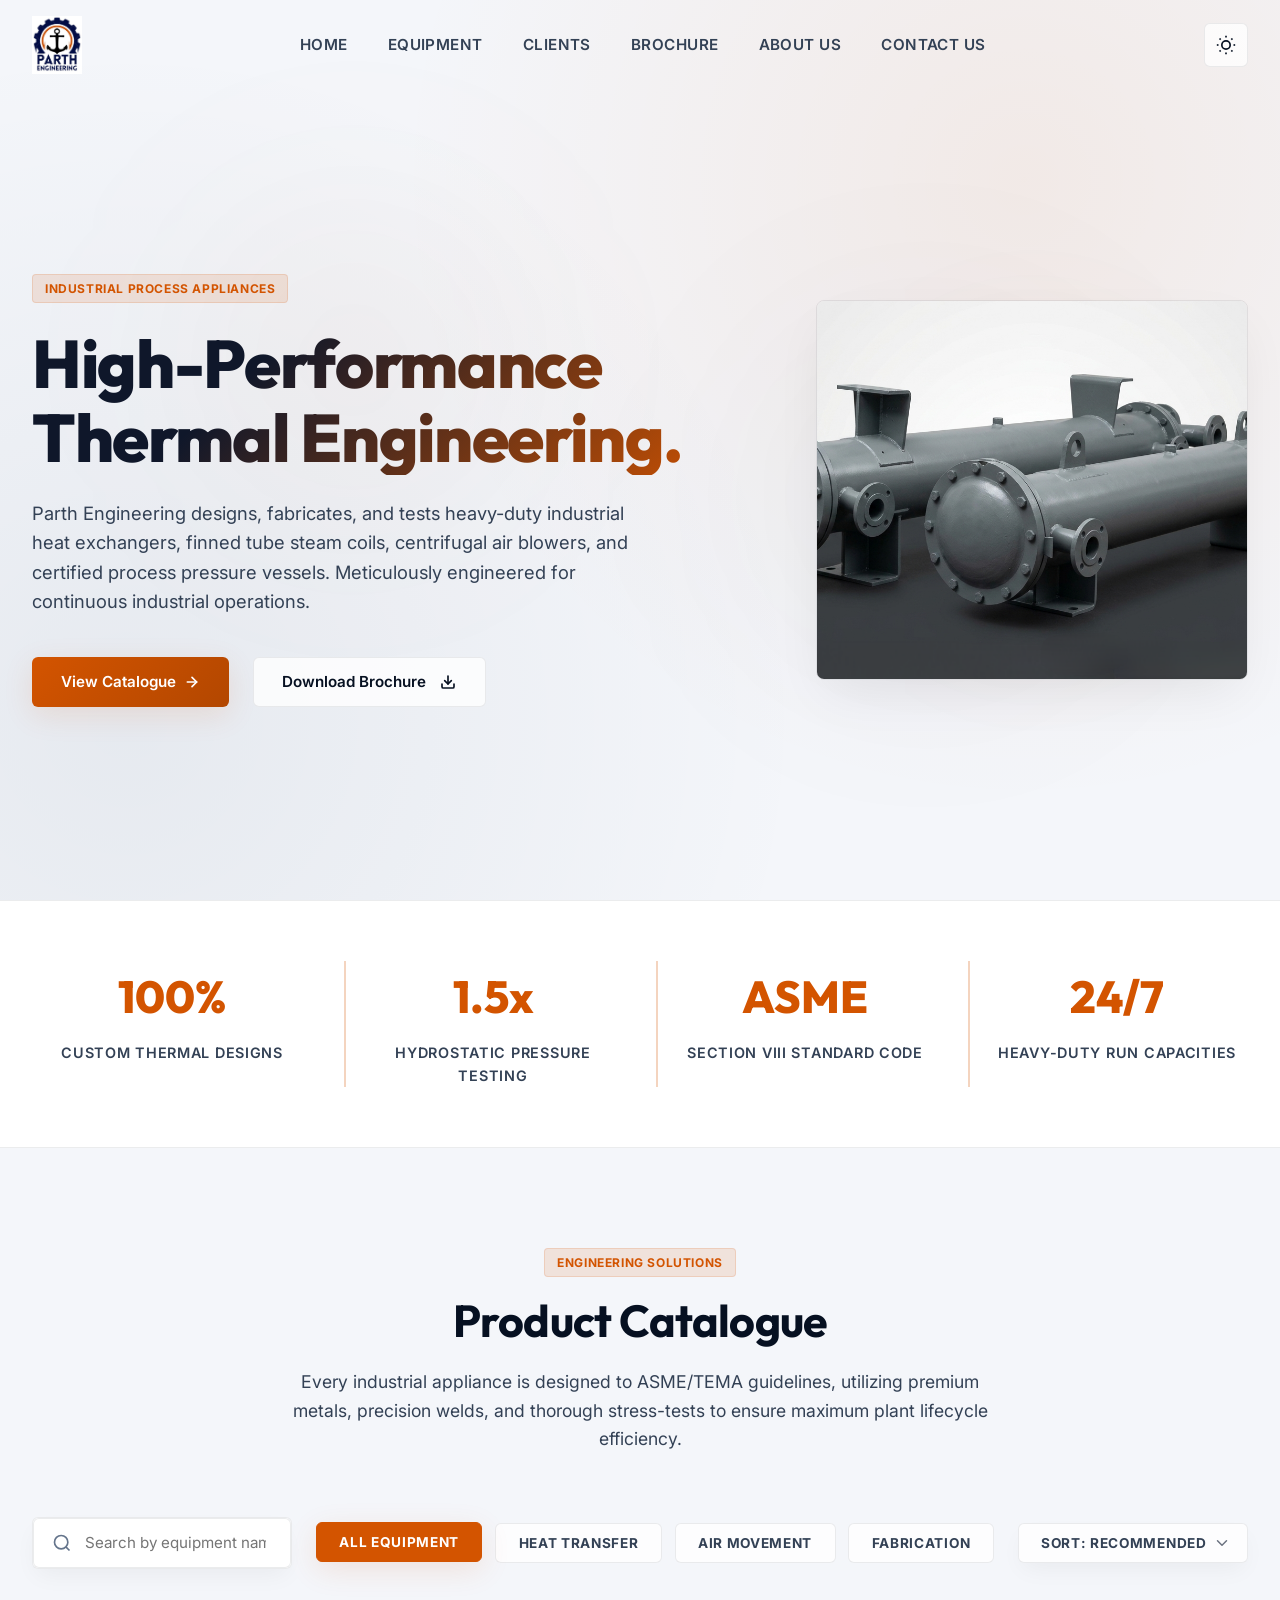
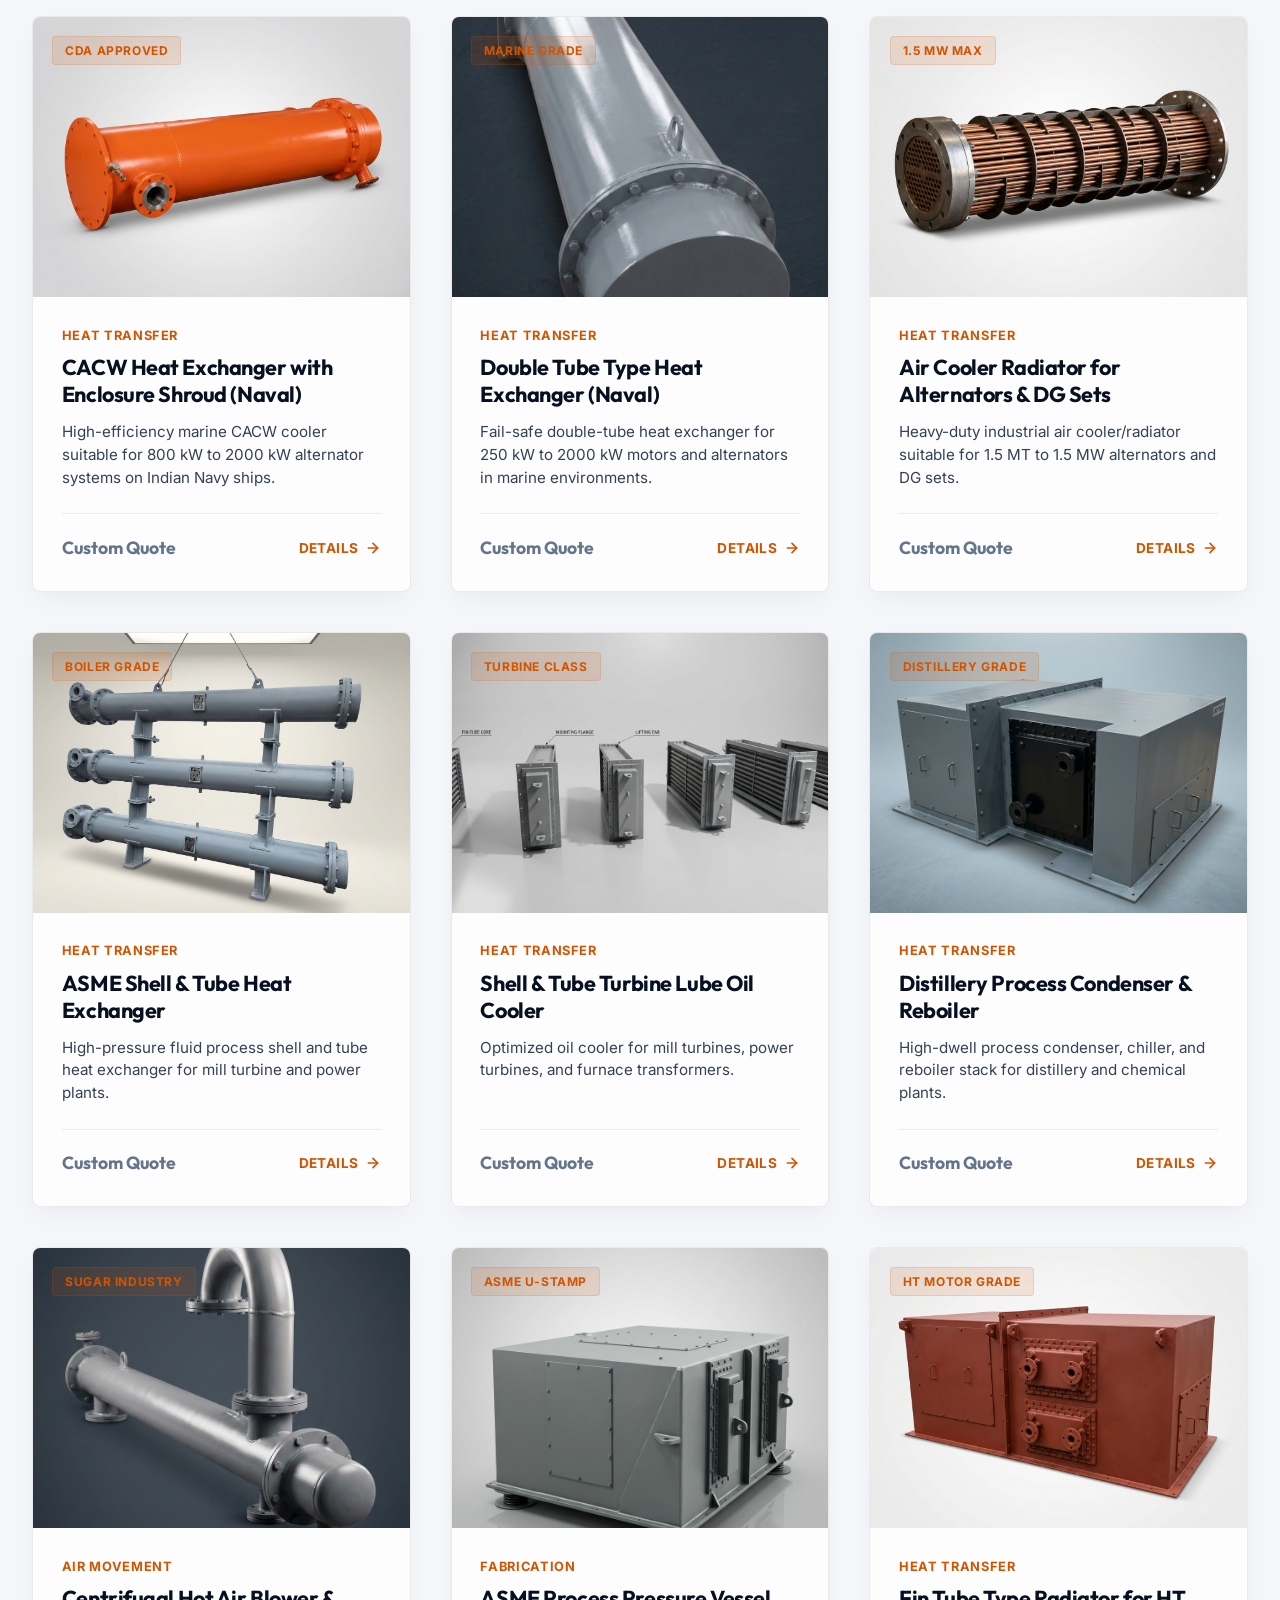
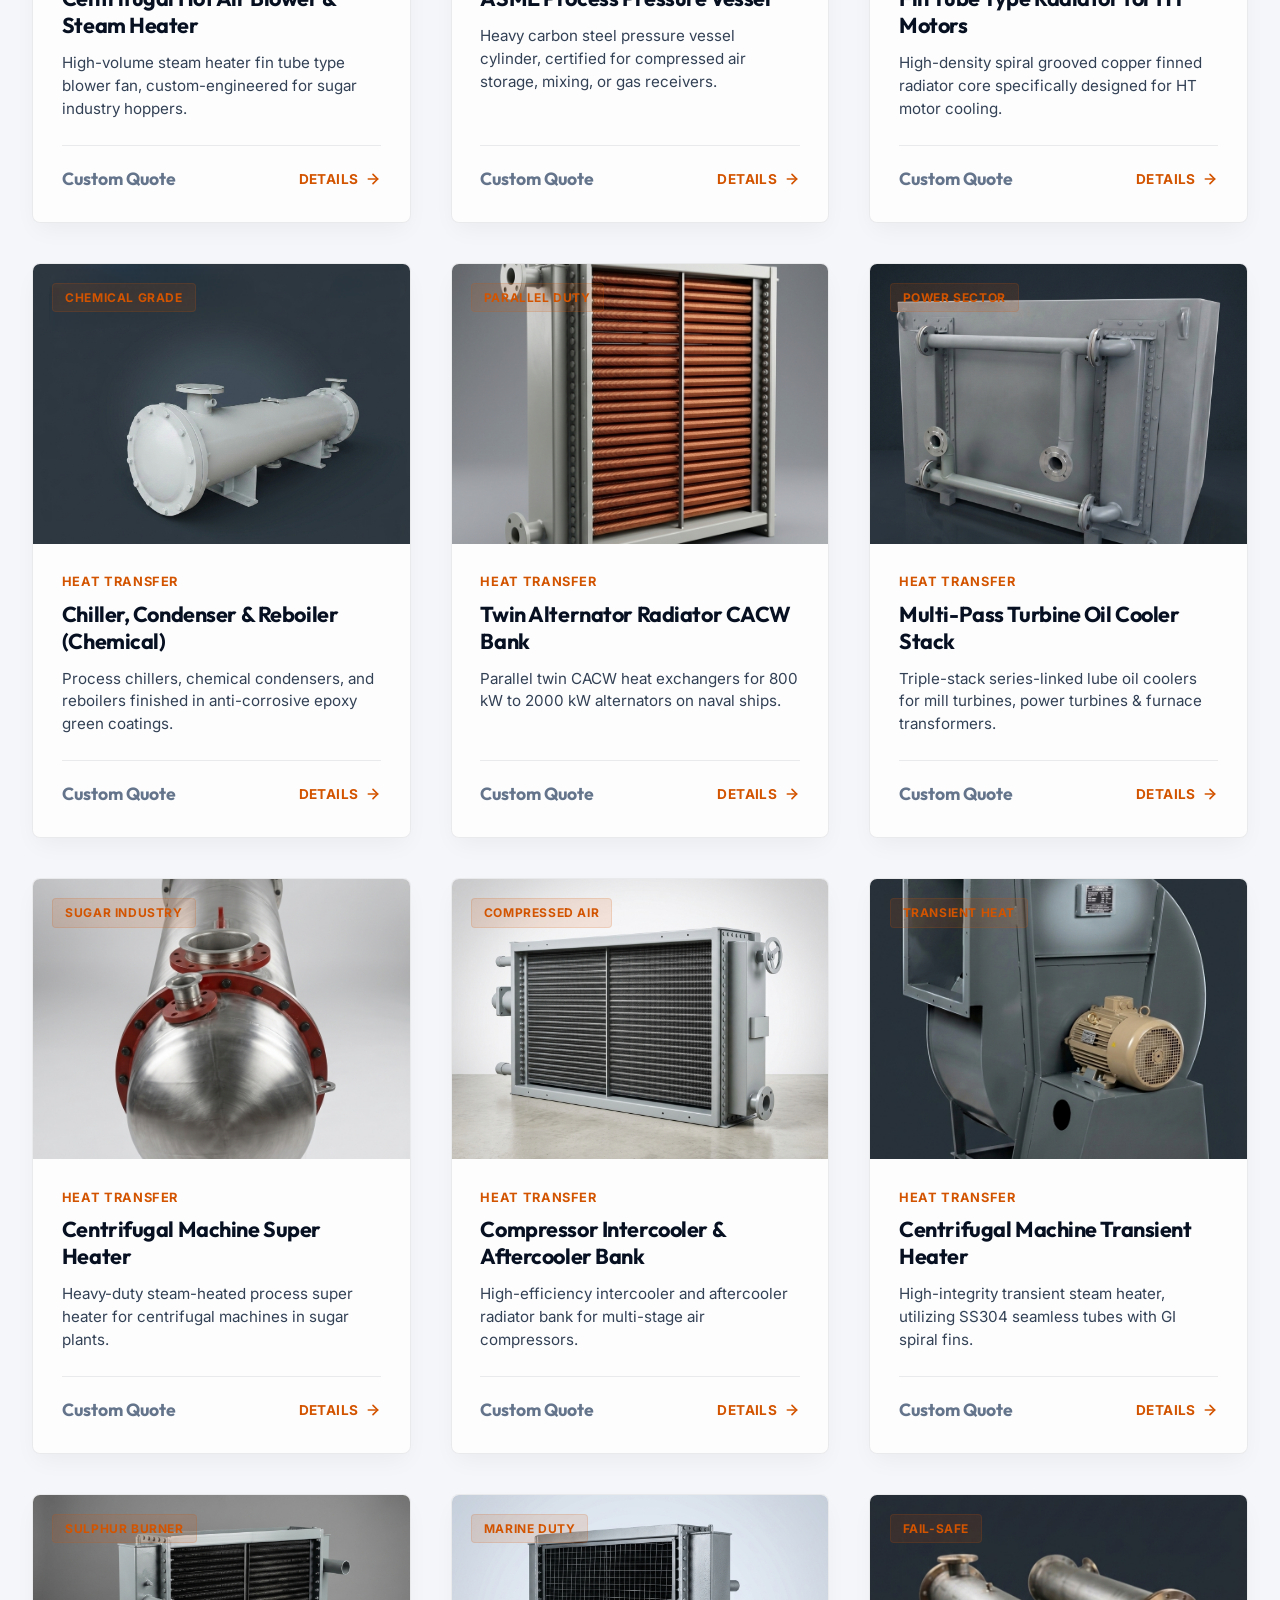
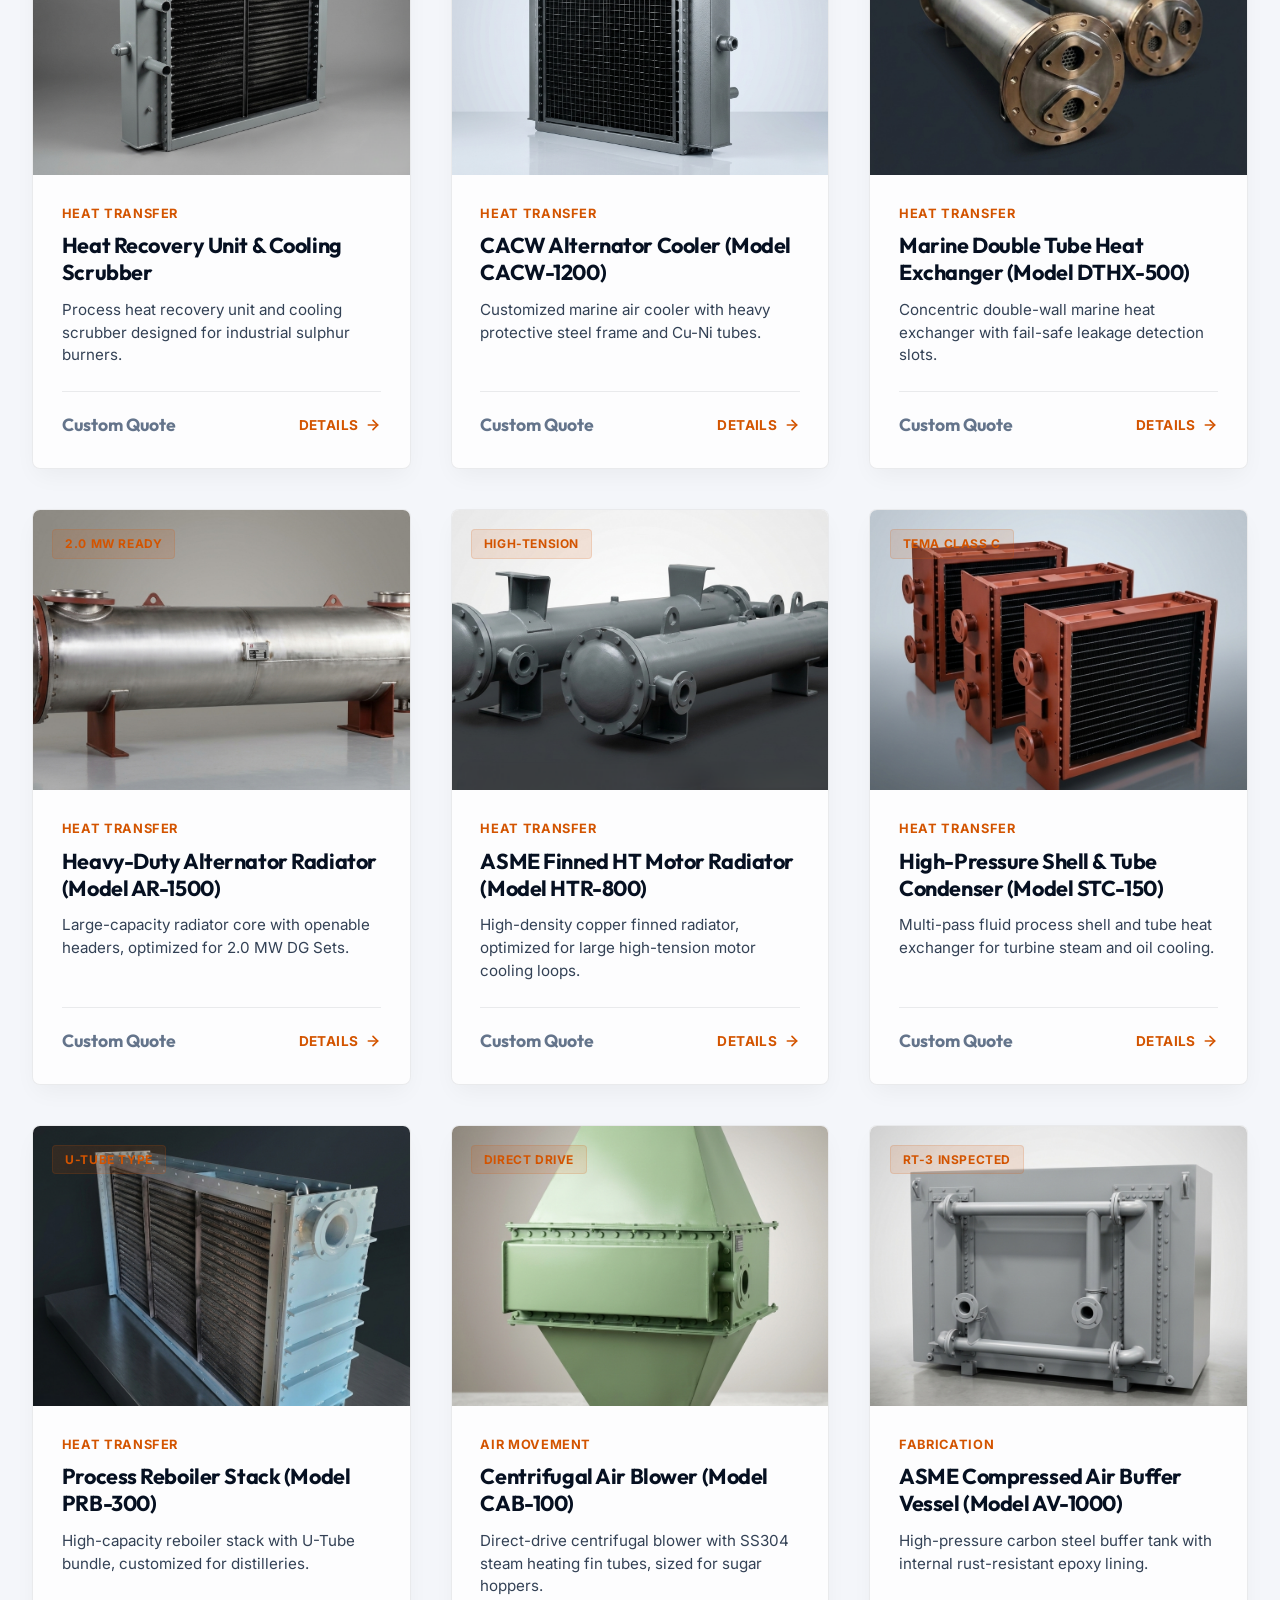
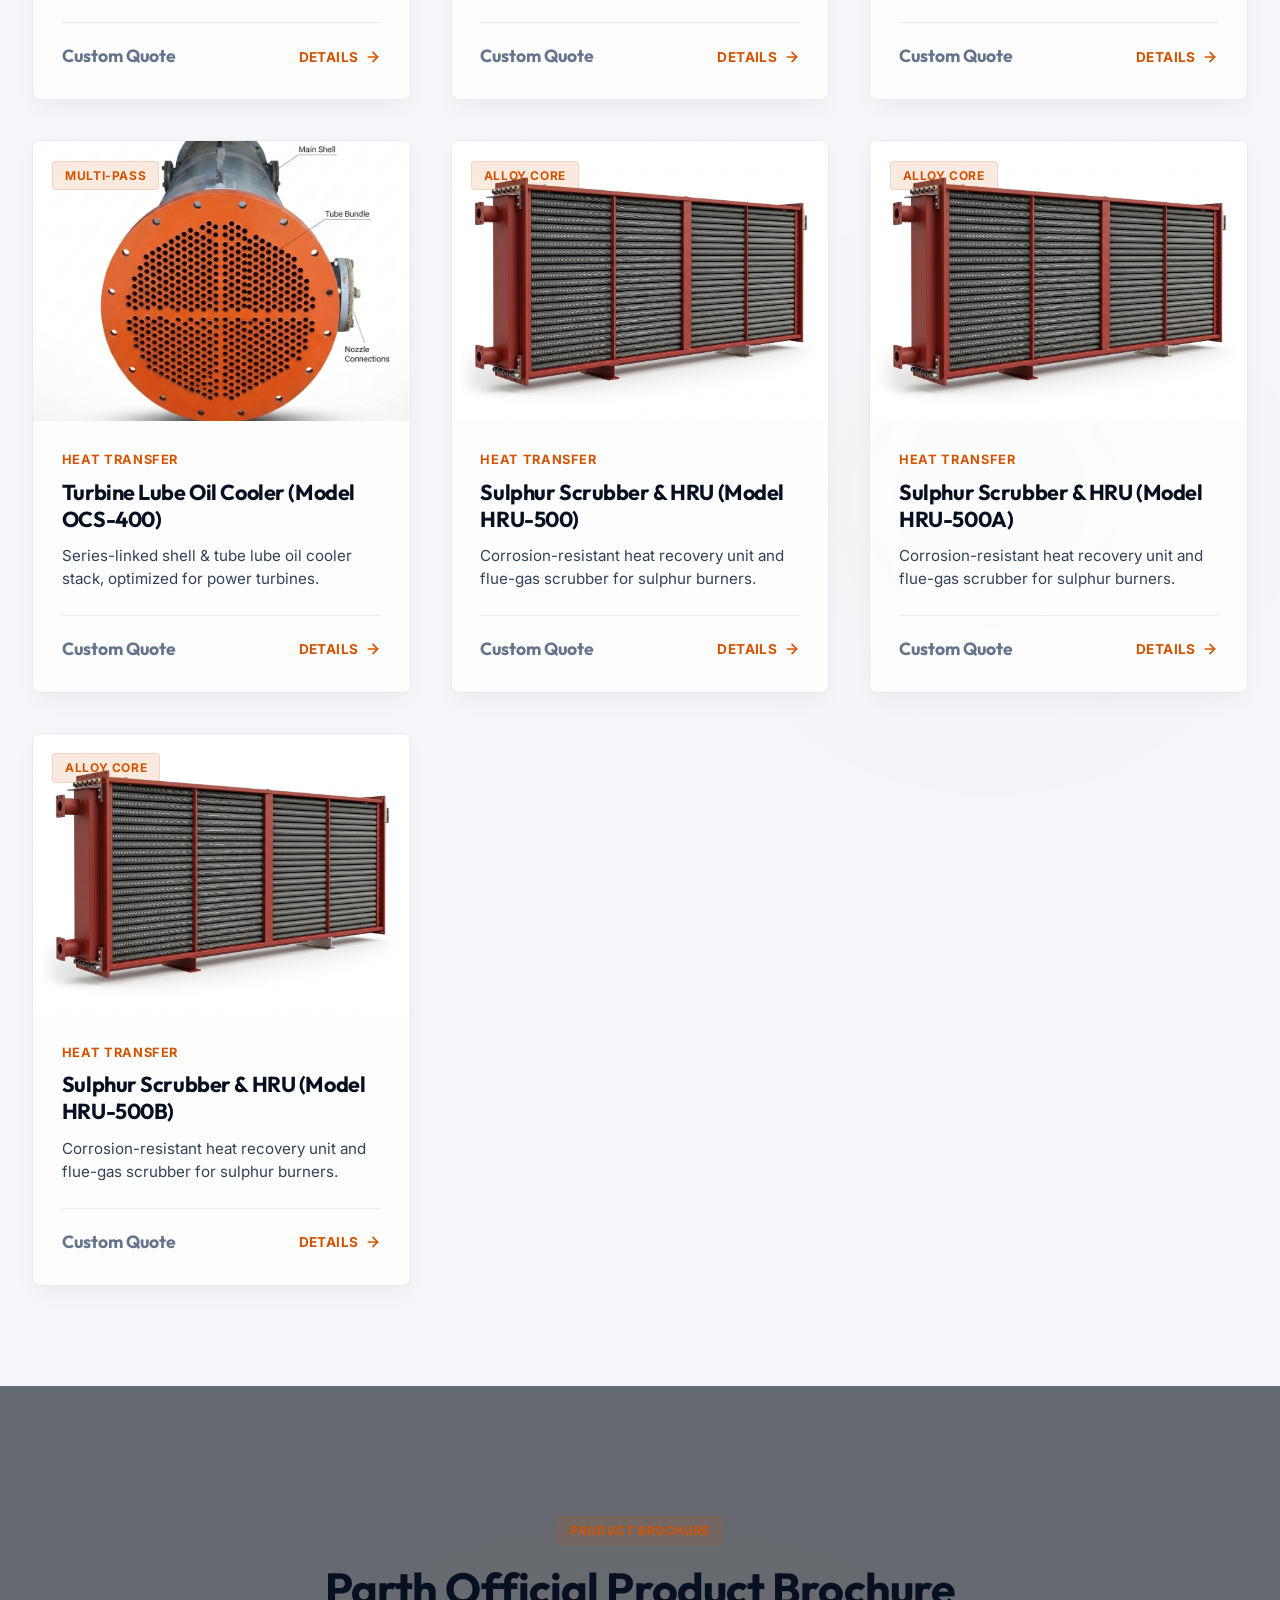
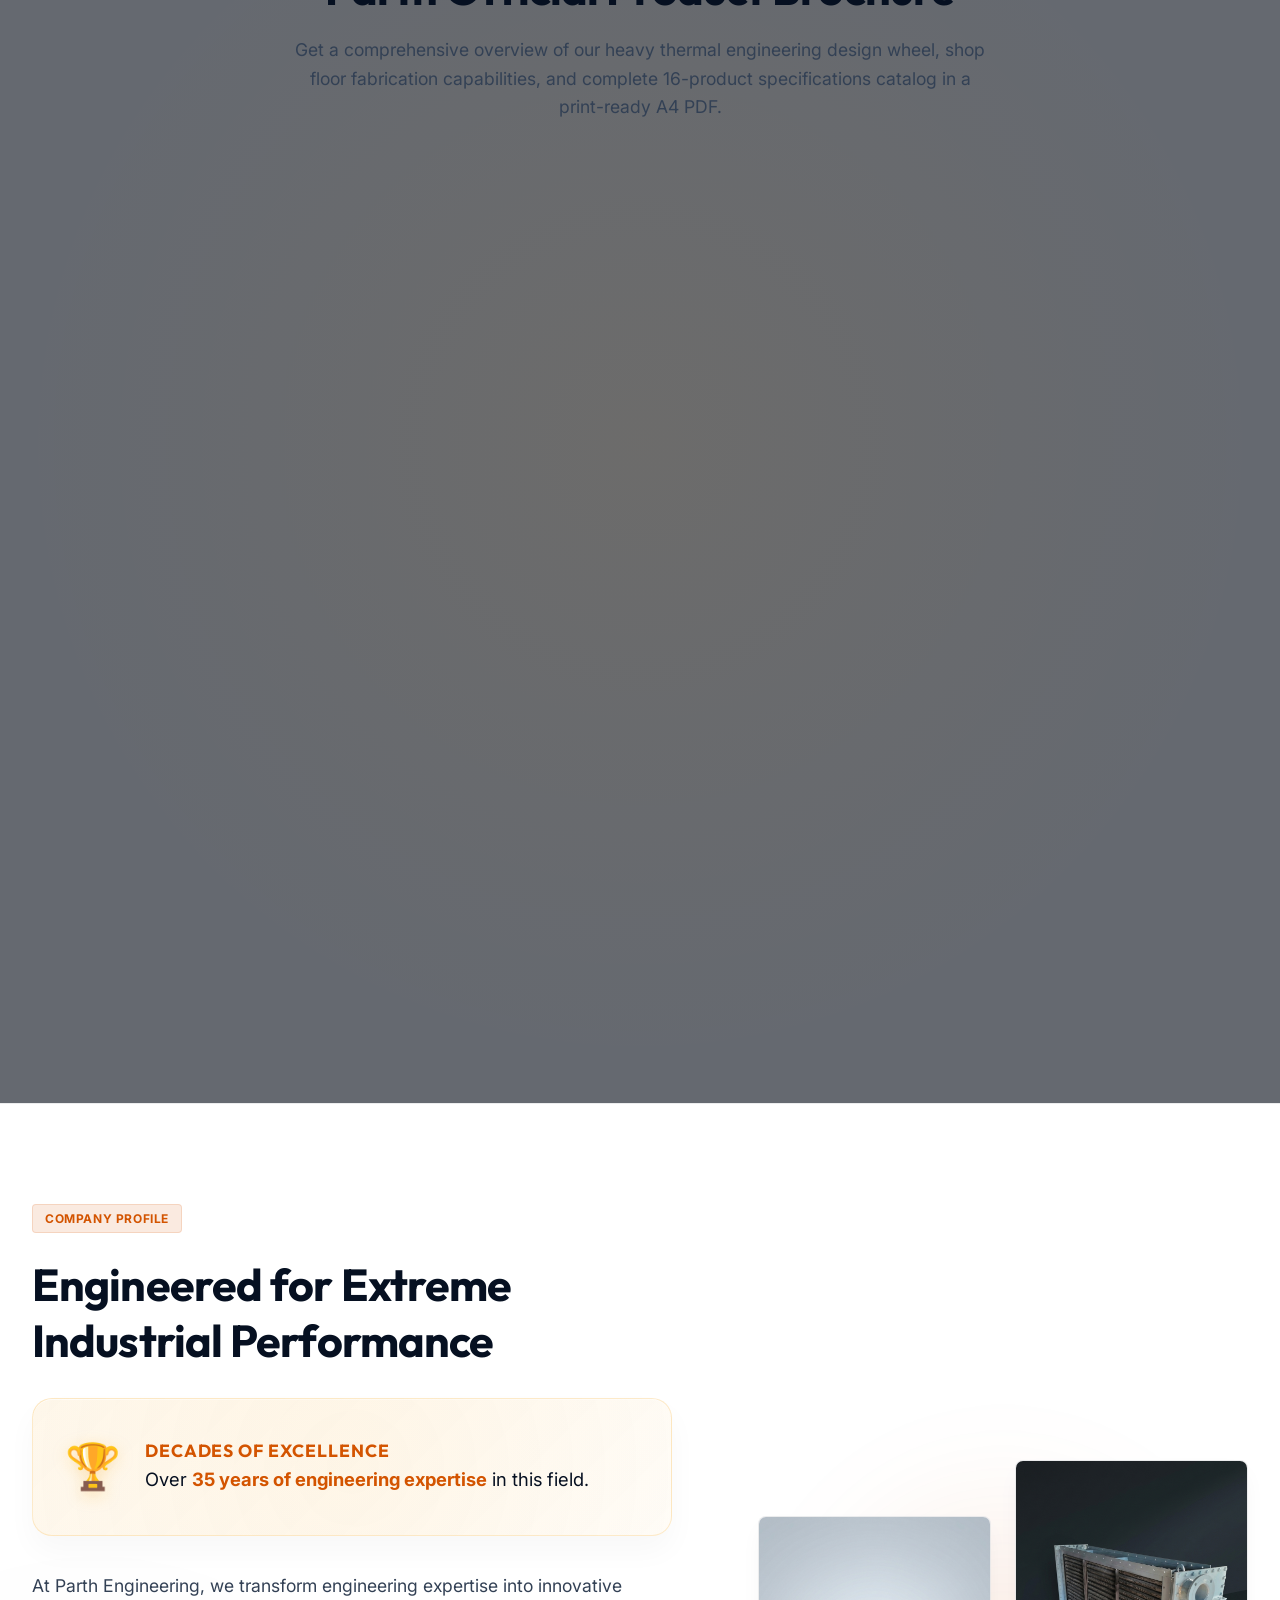
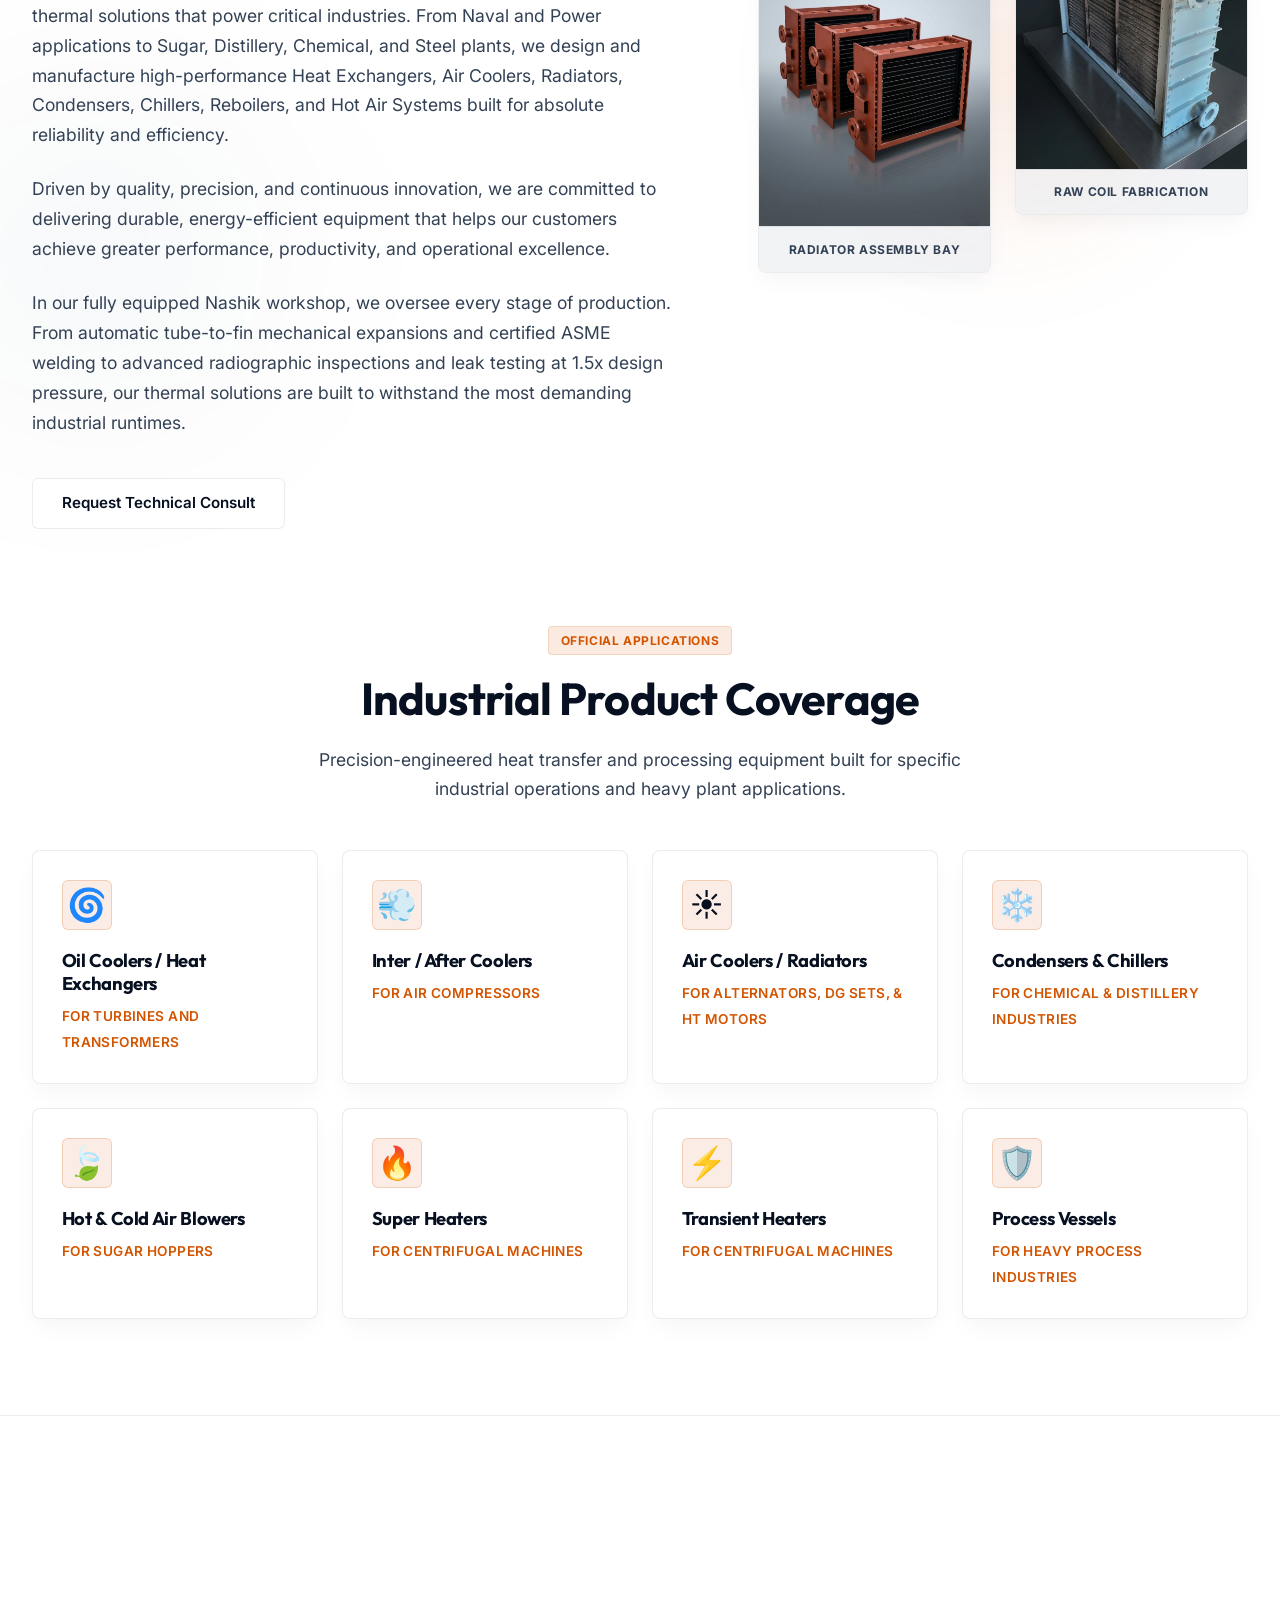
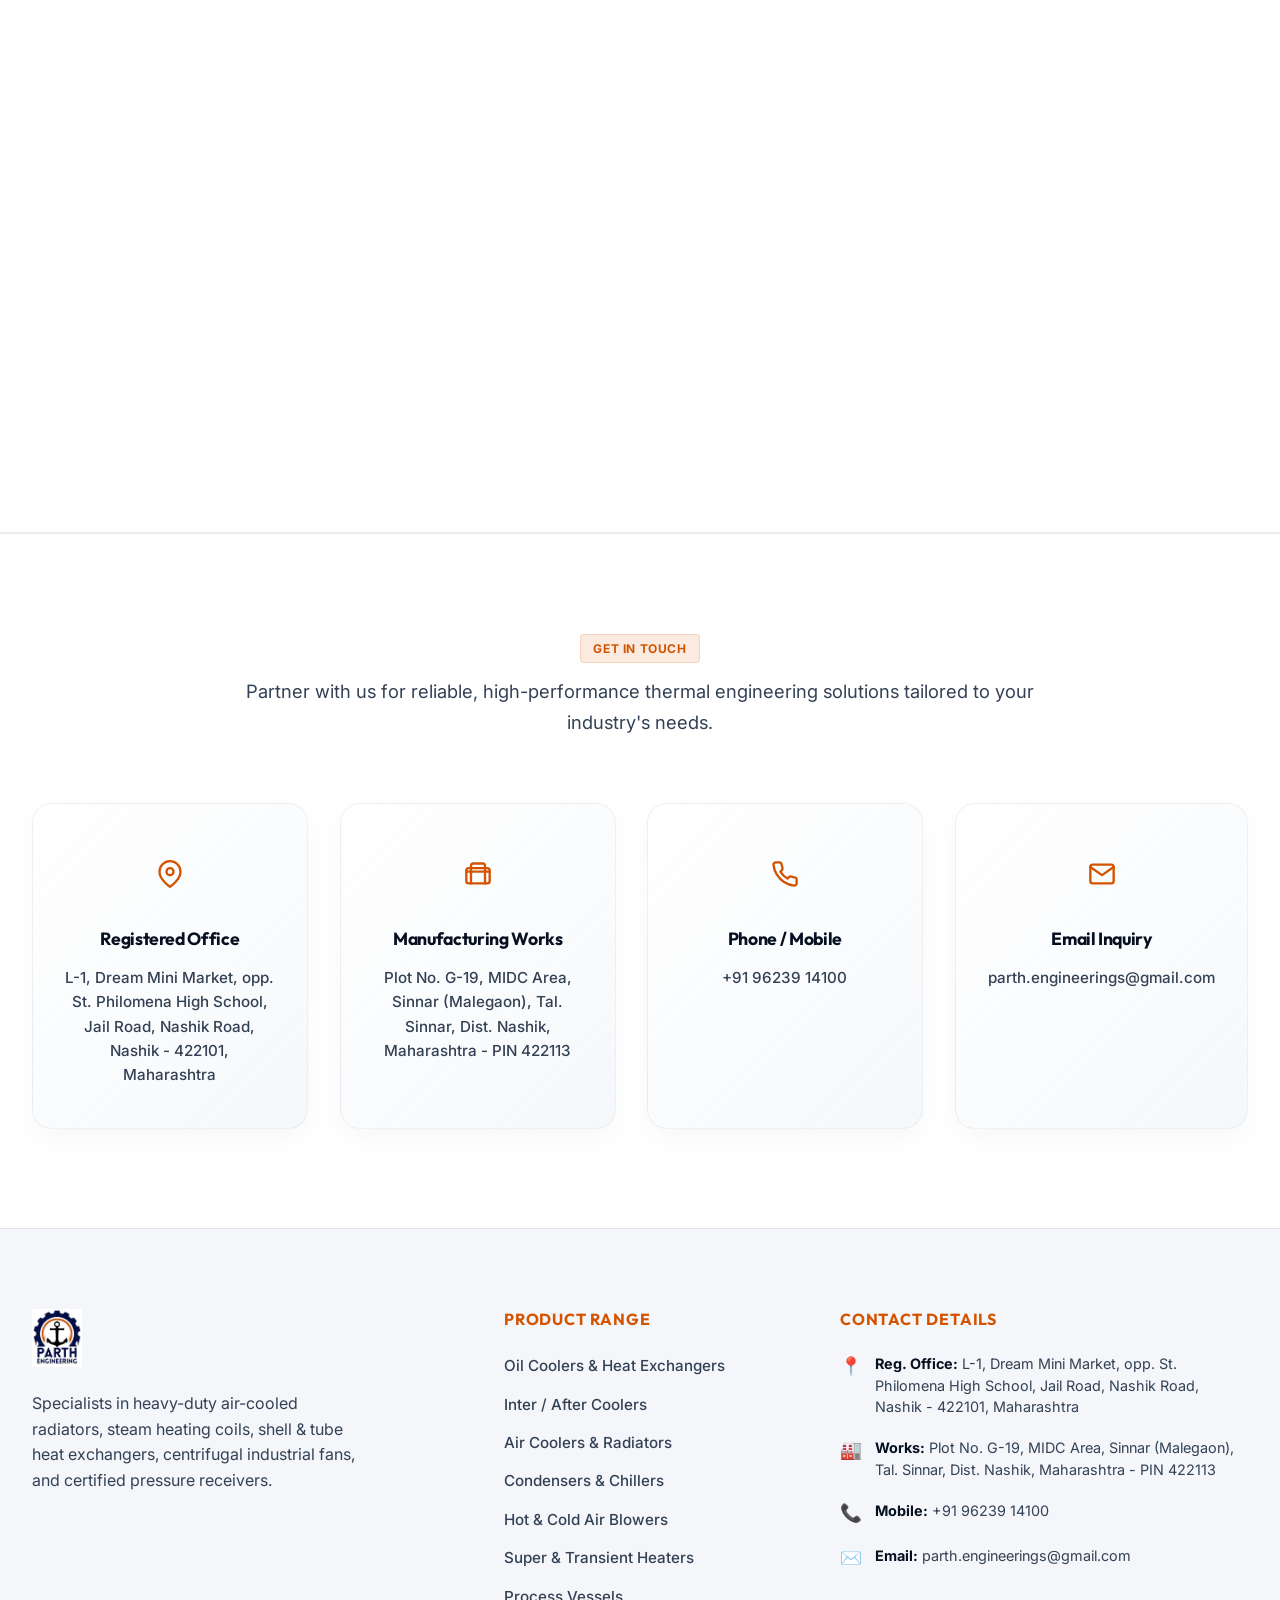
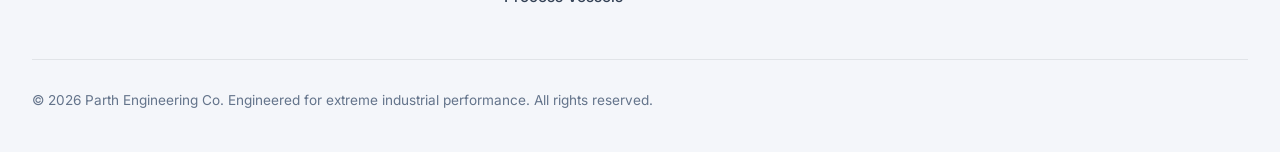
==== commit a22d7469: "Elevate UI/UX with scroll reveal animations, 3D brochure hover effects, progress tracking, and float" ====
--- a/index.html
+++ b/index.html
@@ -31,6 +31,7 @@
          Header Navigation
          ========================================================================== -->
     <header id="main-header">
+        <div class="scroll-progress-bar" id="scroll-progress"></div>
         <div class="container">
             <a href="#" class="logo" id="header-logo" aria-label="Parth Engineering Home">
                 <img src="assets/logo.png" alt="Parth Engineering Logo">
@@ -79,9 +80,11 @@
              Hero Section
              ========================================================================== -->
         <section id="hero" class="hero">
+            <div class="blur-orb" style="top: 15%; left: 10%;"></div>
+            <div class="blur-orb" style="top: 30%; right: 10%; background: radial-gradient(circle, rgba(var(--accent-secondary-rgb), 0.08) 0%, transparent 70%);"></div>
             <div class="container">
                 <div class="hero-grid">
-                    <div class="hero-text-content">
+                    <div class="hero-text-content reveal">
                         <div class="hero-tag">
                             <span class="badge">INDUSTRIAL PROCESS APPLIANCES</span>
                         </div>
@@ -106,7 +109,7 @@
                         </div>
                     </div>
                     
-                    <div class="hero-image-wrapper">
+                    <div class="hero-image-wrapper reveal">
                         <div class="hero-image-glow"></div>
                         <img src="assets/image_b9ad94 (1).png" alt="Parth Heavy-Duty Finned Tube Radiator" class="hero-image" id="hero-interactive-img">
                     </div>
@@ -120,19 +123,19 @@
         <section id="metrics" class="metrics">
             <div class="container">
                 <div class="metrics-grid">
-                    <div class="metric-card">
+                    <div class="metric-card reveal">
                         <div class="metric-number">100%</div>
                         <div class="metric-label">Custom Thermal Designs</div>
                     </div>
-                    <div class="metric-card">
+                    <div class="metric-card reveal">
                         <div class="metric-number">1.5x</div>
                         <div class="metric-label">Hydrostatic Pressure Testing</div>
                     </div>
-                    <div class="metric-card">
+                    <div class="metric-card reveal">
                         <div class="metric-number">ASME</div>
                         <div class="metric-label">Section VIII Standard Code</div>
                     </div>
-                    <div class="metric-card">
+                    <div class="metric-card reveal">
                         <div class="metric-number">24/7</div>
                         <div class="metric-label">Heavy-Duty Run Capacities</div>
                     </div>
@@ -144,15 +147,16 @@
         <!-- ==========================================================================
              Catalog (Products Listing)
              ========================================================================== -->
-        <section id="catalog" class="catalog">
+        <section id="catalog" class="catalog" style="position: relative;">
+            <div class="blur-orb" style="bottom: 10%; right: 5%; background: radial-gradient(circle, rgba(var(--accent-primary-rgb), 0.06) 0%, transparent 70%);"></div>
             <div class="container">
-                <div class="section-header">
+                <div class="section-header reveal">
                     <span class="badge">ENGINEERING SOLUTIONS</span>
                     <h2>Product Catalogue</h2>
                     <p>Every industrial appliance is designed to ASME/TEMA guidelines, utilizing premium metals, precision welds, and thorough stress-tests to ensure maximum plant lifecycle efficiency.</p>
                 </div>
                 
-                <div class="catalog-controls">
+                <div class="catalog-controls reveal">
                     <!-- Dynamic Search Bar -->
                     <div class="search-wrapper glass">
                         <svg xmlns="http://www.w3.org/2000/svg" viewBox="0 0 24 24">
@@ -178,7 +182,7 @@
                 </div>
                 
                 <!-- Catalog Grid -->
-                <div class="product-grid" id="product-grid">
+                <div class="product-grid reveal" id="product-grid">
                     <!-- Injected dynamically by app.js -->
                 </div>
             </div>
@@ -191,13 +195,13 @@
              ========================================================================== -->
         <section id="brochure" class="brochure-section">
             <div class="container">
-                <div class="section-header">
+                <div class="section-header reveal">
                     <span class="badge">PRODUCT BROCHURE</span>
                     <h2>Parth Official Product Brochure</h2>
                     <p>Get a comprehensive overview of our heavy thermal engineering design wheel, shop floor fabrication capabilities, and complete 16-product specifications catalog in a print-ready A4 PDF.</p>
                 </div>
                 
-                <div class="brochure-preview-card glass">
+                <div class="brochure-preview-card glass reveal">
                     <div class="brochure-mockup-grid">
                         <div class="brochure-mockup-page page-1 glass">
                             <div class="mock-hdr">
@@ -272,11 +276,12 @@
         <!-- ==========================================================================
              About Company Section
              ========================================================================== -->
-        <section id="about" class="about">
+        <section id="about" class="about" style="position: relative;">
+            <div class="blur-orb" style="top: 20%; left: -10%; background: radial-gradient(circle, rgba(var(--accent-secondary-rgb), 0.06) 0%, transparent 70%);"></div>
             <div class="container">
                 <!-- Row 1: Narrative Story + Real Workshop Image Gallery -->
                 <div class="about-grid">
-                    <div class="about-story">
+                    <div class="about-story reveal">
                         <span class="badge">COMPANY PROFILE</span>
                         <h2>Engineered for Extreme Industrial Performance</h2>
                         
@@ -297,7 +302,7 @@
                     </div>
                     
                     <!-- Staggered Workshop Gallery Container -->
-                    <div class="about-gallery">
+                    <div class="about-gallery reveal">
                         <div class="about-image-glow"></div>
                         
                         <div class="gallery-column">
@@ -317,62 +322,62 @@
                 </div>
                 
                 <!-- Row 3: Official Product Range & Applications Grid -->
-                <div class="about-range-header">
+                <div class="about-range-header reveal">
                     <span class="badge">OFFICIAL APPLICATIONS</span>
                     <h2>Industrial Product Coverage</h2>
                     <p>Precision-engineered heat transfer and processing equipment built for specific industrial operations and heavy plant applications.</p>
                 </div>
                 <div class="about-range-grid">
-                    <div class="range-card glass">
+                    <div class="range-card glass reveal">
                         <div class="range-card-icon">🌀</div>
                         <div class="range-card-content">
                             <h3>Oil Coolers / Heat Exchangers</h3>
                             <span class="range-application">For Turbines and Transformers</span>
                         </div>
                     </div>
-                    <div class="range-card glass">
+                    <div class="range-card glass reveal">
                         <div class="range-card-icon">💨</div>
                         <div class="range-card-content">
                             <h3>Inter / After Coolers</h3>
                             <span class="range-application">For Air Compressors</span>
                         </div>
                     </div>
-                    <div class="range-card glass">
+                    <div class="range-card glass reveal">
                         <div class="range-card-icon">☀️</div>
                         <div class="range-card-content">
                             <h3>Air Coolers / Radiators</h3>
                             <span class="range-application">For Alternators, DG Sets, & HT Motors</span>
                         </div>
                     </div>
-                    <div class="range-card glass">
+                    <div class="range-card glass reveal">
                         <div class="range-card-icon">❄️</div>
                         <div class="range-card-content">
                             <h3>Condensers & Chillers</h3>
                             <span class="range-application">For Chemical & Distillery Industries</span>
                         </div>
                     </div>
-                    <div class="range-card glass">
+                    <div class="range-card glass reveal">
                         <div class="range-card-icon">🍃</div>
                         <div class="range-card-content">
                             <h3>Hot & Cold Air Blowers</h3>
                             <span class="range-application">For Sugar Hoppers</span>
                         </div>
                     </div>
-                    <div class="range-card glass">
+                    <div class="range-card glass reveal">
                         <div class="range-card-icon">🔥</div>
                         <div class="range-card-content">
                             <h3>Super Heaters</h3>
                             <span class="range-application">For Centrifugal Machines</span>
                         </div>
                     </div>
-                    <div class="range-card glass">
+                    <div class="range-card glass reveal">
                         <div class="range-card-icon">⚡</div>
                         <div class="range-card-content">
                             <h3>Transient Heaters</h3>
                             <span class="range-application">For Centrifugal Machines</span>
                         </div>
                     </div>
-                    <div class="range-card glass">
+                    <div class="range-card glass reveal">
                         <div class="range-card-icon">🛡️</div>
                         <div class="range-card-content">
                             <h3>Process Vessels</h3>
@@ -385,7 +390,7 @@
             <!-- Client Logos Sub-section inside About Us -->
             <div class="about-clients" id="about-clients">
                 <div class="container">
-                    <div class="about-clients-header">
+                    <div class="about-clients-header reveal">
                         <span class="badge">TRUSTED PARTNERS</span>
                         <h3>Supplying to Indian Defense &amp; Heavy Industries</h3>
                         <p>Parth Engineering is an approved vendor supplying heavy-duty thermal systems and pressure vessels to Indian Defense units, national enterprises, and leading private manufacturers. Every build is certified for absolute reliability under demanding industrial runtimes.</p>
@@ -393,7 +398,7 @@
                 </div>
 
                 <!-- Horizontal Marquee Container -->
-                <div class="horizontal-marquee-panel glass">
+                <div class="horizontal-marquee-panel glass reveal">
                     <div class="horizontal-marquee-wrapper">
                         <div class="horizontal-marquee-track">
                             <!-- Set of 5 Logos -->
@@ -440,14 +445,14 @@
              ========================================================================== -->
         <section id="contact" class="contact">
             <div class="container">
-                <div class="contact-header">
+                <div class="contact-header reveal">
                     <span class="badge">GET IN TOUCH</span>
                     <p>Partner with us for reliable, high-performance thermal engineering solutions tailored to your industry's needs.</p>
                 </div>
 
                 <div class="contact-details-grid">
                     <!-- Card 1: Registered Office -->
-                    <div class="contact-detail-card glass">
+                    <div class="contact-detail-card glass reveal">
                         <div class="contact-detail-icon">
                             <svg viewBox="0 0 24 24" xmlns="http://www.w3.org/2000/svg">
                                 <path d="M21 10c0 7-9 13-9 13s-9-6-9-13a9 9 0 0 1 18 0z" stroke-linecap="round" stroke-linejoin="round"/>
@@ -461,7 +466,7 @@
                     </div>
 
                     <!-- Card 2: Manufacturing Works -->
-                    <div class="contact-detail-card glass">
+                    <div class="contact-detail-card glass reveal">
                         <div class="contact-detail-icon">
                             <svg viewBox="0 0 24 24" xmlns="http://www.w3.org/2000/svg">
                                 <rect x="2" y="7" width="20" height="13" rx="2" ry="2" stroke-linecap="round" stroke-linejoin="round"/>
@@ -475,7 +480,7 @@
                     </div>
 
                     <!-- Card 3: Phone / Mobile -->
-                    <div class="contact-detail-card glass">
+                    <div class="contact-detail-card glass reveal">
                         <div class="contact-detail-icon">
                             <svg viewBox="0 0 24 24" xmlns="http://www.w3.org/2000/svg">
                                 <path d="M22 16.92v3a2 2 0 0 1-2.18 2 19.79 19.79 0 0 1-8.63-3.07 19.5 19.5 0 0 1-6-6 19.79 19.79 0 0 1-3.07-8.67A2 2 0 0 1 4.11 2h3a2 2 0 0 1 2 1.72 12.84 12.84 0 0 0 .7 2.81 2 2 0 0 1-.45 2.11L8.09 9.91a16 16 0 0 0 6 6l1.27-1.27a2 2 0 0 1 2.11-.45 12.84 12.84 0 0 0 2.81.7A2 2 0 0 1 22 16.92z" stroke-linecap="round" stroke-linejoin="round"/>
@@ -488,7 +493,7 @@
                     </div>
 
                     <!-- Card 4: Email Inquiry -->
-                    <div class="contact-detail-card glass">
+                    <div class="contact-detail-card glass reveal">
                         <div class="contact-detail-icon">
                             <svg viewBox="0 0 24 24" xmlns="http://www.w3.org/2000/svg">
                                 <path d="M4 4h16c1.1 0 2 .9 2 2v12c0 1.1-.9 2-2 2H4c-1.1 0-2-.9-2-2V6c0-1.1.9-2 2-2z" stroke-linecap="round" stroke-linejoin="round"/>
@@ -826,6 +831,13 @@
         </div>
     </div>
 
+    <!-- Floating Back-to-Top Button -->
+    <button class="scroll-to-top glass" id="scroll-to-top" aria-label="Scroll to top" title="Scroll to Top">
+        <svg xmlns="http://www.w3.org/2000/svg" viewBox="0 0 24 24" fill="none" stroke="currentColor" stroke-width="3" stroke-linecap="round" stroke-linejoin="round">
+            <polyline points="18 15 12 9 6 15"></polyline>
+        </svg>
+    </button>
+
     <!-- Core Logic Injection -->
     <script src="app.js"></script>
 </body>
--- a/style.css
+++ b/style.css
@@ -3337,4 +3337,203 @@
     }
 }
 
-
+/* ==========================================================================
+   Premium UI/UX Enhancements & Interaction System
+   ========================================================================== */
+
+/* 1. Scroll Progress Bar */
+.scroll-progress-bar {
+    position: absolute;
+    top: 0;
+    left: 0;
+    height: 3px;
+    width: 0%;
+    background: linear-gradient(90deg, var(--accent-primary) 0%, #ff8c00 100%);
+    z-index: 1100;
+    transition: width 0.1s ease-out;
+}
+
+/* 2. Ambient Blur Glow Orbs */
+.blur-orb {
+    position: absolute;
+    width: 450px;
+    height: 450px;
+    border-radius: 50%;
+    background: radial-gradient(circle, rgba(var(--accent-primary-rgb), 0.12) 0%, rgba(var(--accent-primary-rgb), 0) 70%);
+    filter: blur(100px);
+    pointer-events: none;
+    z-index: 0;
+    transition: transform 5s ease-in-out, opacity 1s ease;
+}
+
+[data-theme="light"] .blur-orb {
+    background: radial-gradient(circle, rgba(var(--accent-primary-rgb), 0.06) 0%, rgba(var(--accent-primary-rgb), 0) 70%);
+}
+
+/* 3. Heading Text Gradient Upgrade */
+.text-gradient {
+    background: linear-gradient(135deg, #ffffff 30%, var(--accent-primary) 100%) !important;
+    -webkit-background-clip: text !important;
+    -webkit-text-fill-color: transparent !important;
+}
+
+[data-theme="light"] .text-gradient {
+    background: linear-gradient(135deg, #0f172a 30%, var(--accent-primary) 100%) !important;
+    -webkit-background-clip: text !important;
+    -webkit-text-fill-color: transparent !important;
+}
+
+/* 4. Premium Card Hover Glow Transitions */
+.product-card {
+    transition: transform 0.5s cubic-bezier(0.16, 1, 0.3, 1), 
+                border-color 0.5s cubic-bezier(0.16, 1, 0.3, 1), 
+                box-shadow 0.5s cubic-bezier(0.16, 1, 0.3, 1);
+}
+
+.product-card:hover {
+    transform: translateY(-12px) scale(1.015);
+    border-color: rgba(var(--accent-primary-rgb), 0.4);
+    box-shadow: 0 20px 40px rgba(0, 0, 0, 0.3), 
+                0 0 30px rgba(var(--accent-primary-rgb), 0.15);
+}
+
+[data-theme="light"] .product-card:hover {
+    box-shadow: 0 15px 35px rgba(0, 0, 0, 0.06), 
+                0 0 25px rgba(var(--accent-primary-rgb), 0.08);
+}
+
+.range-card {
+    transition: transform 0.5s cubic-bezier(0.16, 1, 0.3, 1), 
+                border-color 0.5s cubic-bezier(0.16, 1, 0.3, 1), 
+                box-shadow 0.5s cubic-bezier(0.16, 1, 0.3, 1);
+}
+
+.range-card:hover {
+    transform: translateY(-8px) scale(1.02);
+    border-color: rgba(var(--accent-primary-rgb), 0.4);
+    box-shadow: 0 15px 30px rgba(0, 0, 0, 0.25), 
+                0 0 20px rgba(var(--accent-primary-rgb), 0.1);
+}
+
+[data-theme="light"] .range-card:hover {
+    box-shadow: 0 10px 25px rgba(0, 0, 0, 0.03), 
+                0 0 15px rgba(var(--accent-primary-rgb), 0.06);
+}
+
+/* 5. 3D Perspective Tilt for brochure page mockup */
+.brochure-preview-card {
+    perspective: 1500px;
+}
+
+.brochure-mockup-page {
+    transform-style: preserve-3d;
+    transition: transform 0.8s cubic-bezier(0.16, 1, 0.3, 1), 
+                box-shadow 0.8s cubic-bezier(0.16, 1, 0.3, 1);
+}
+
+.brochure-mockup-page.page-1 {
+    transform: rotateY(-3deg) rotateX(1deg);
+}
+
+.brochure-mockup-page.page-2 {
+    transform: rotateY(3deg) rotateX(1deg);
+}
+
+.brochure-mockup-page.page-1:hover {
+    transform: rotateY(-12deg) rotateX(3deg) translateZ(20px);
+    box-shadow: -15px 20px 35px rgba(0, 0, 0, 0.55), 
+                0 0 20px rgba(var(--accent-primary-rgb), 0.1);
+}
+
+.brochure-mockup-page.page-2:hover {
+    transform: rotateY(12deg) rotateX(3deg) translateZ(20px);
+    box-shadow: 15px 20px 35px rgba(0, 0, 0, 0.55), 
+                0 0 20px rgba(var(--accent-primary-rgb), 0.1);
+}
+
+/* 6. Floating Back-to-Top Button */
+.scroll-to-top {
+    position: fixed;
+    bottom: 35px;
+    right: 35px;
+    width: 50px;
+    height: 50px;
+    border-radius: 50%;
+    z-index: 999;
+    display: flex;
+    align-items: center;
+    justify-content: center;
+    cursor: pointer;
+    opacity: 0;
+    visibility: hidden;
+    transform: translateY(15px) scale(0.9);
+    transition: opacity 0.4s ease, transform 0.4s ease, visibility 0.4s;
+    box-shadow: 0 10px 25px rgba(0, 0, 0, 0.3);
+    border: 1px solid var(--border-color);
+}
+
+.scroll-to-top.visible {
+    opacity: 1;
+    visibility: visible;
+    transform: translateY(0) scale(1);
+}
+
+.scroll-to-top:hover {
+    transform: translateY(-5px) scale(1.05);
+    background: rgba(var(--accent-primary-rgb), 0.15);
+    border-color: var(--accent-primary);
+    box-shadow: var(--shadow-accent);
+}
+
+.scroll-to-top svg {
+    width: 20px;
+    height: 20px;
+    stroke: var(--accent-primary);
+    transition: var(--transition-smooth);
+}
+
+.scroll-to-top:hover svg {
+    stroke: var(--text-primary);
+    transform: translateY(-2px);
+}
+
+/* 7. Scroll Reveal Core Engine */
+.reveal {
+    opacity: 0;
+    transform: translateY(35px);
+    transition: opacity 0.9s cubic-bezier(0.16, 1, 0.3, 1), 
+                transform 0.9s cubic-bezier(0.16, 1, 0.3, 1);
+    will-change: transform, opacity;
+}
+
+.reveal.revealed {
+    opacity: 1;
+    transform: translateY(0);
+}
+
+/* Micro-Interaction: Staggered reveal animations for grid cards */
+.metrics-grid .metric-card:nth-child(1) { transition-delay: 0.1s; }
+.metrics-grid .metric-card:nth-child(2) { transition-delay: 0.2s; }
+.metrics-grid .metric-card:nth-child(3) { transition-delay: 0.3s; }
+.metrics-grid .metric-card:nth-child(4) { transition-delay: 0.4s; }
+
+.about-range-grid .range-card:nth-child(1) { transition-delay: 0.05s; }
+.about-range-grid .range-card:nth-child(2) { transition-delay: 0.1s; }
+.about-range-grid .range-card:nth-child(3) { transition-delay: 0.15s; }
+.about-range-grid .range-card:nth-child(4) { transition-delay: 0.2s; }
+.about-range-grid .range-card:nth-child(5) { transition-delay: 0.25s; }
+.about-range-grid .range-card:nth-child(6) { transition-delay: 0.3s; }
+.about-range-grid .range-card:nth-child(7) { transition-delay: 0.35s; }
+.about-range-grid .range-card:nth-child(8) { transition-delay: 0.4s; }
+
+/* Contact Card Animations on Hover */
+@keyframes iconBounce {
+    0%, 100% { transform: translateY(0); }
+    50% { transform: translateY(-5px); }
+}
+
+.contact-detail-card:hover .contact-detail-icon svg {
+    animation: iconBounce 0.8s ease infinite alternate;
+}
+
+
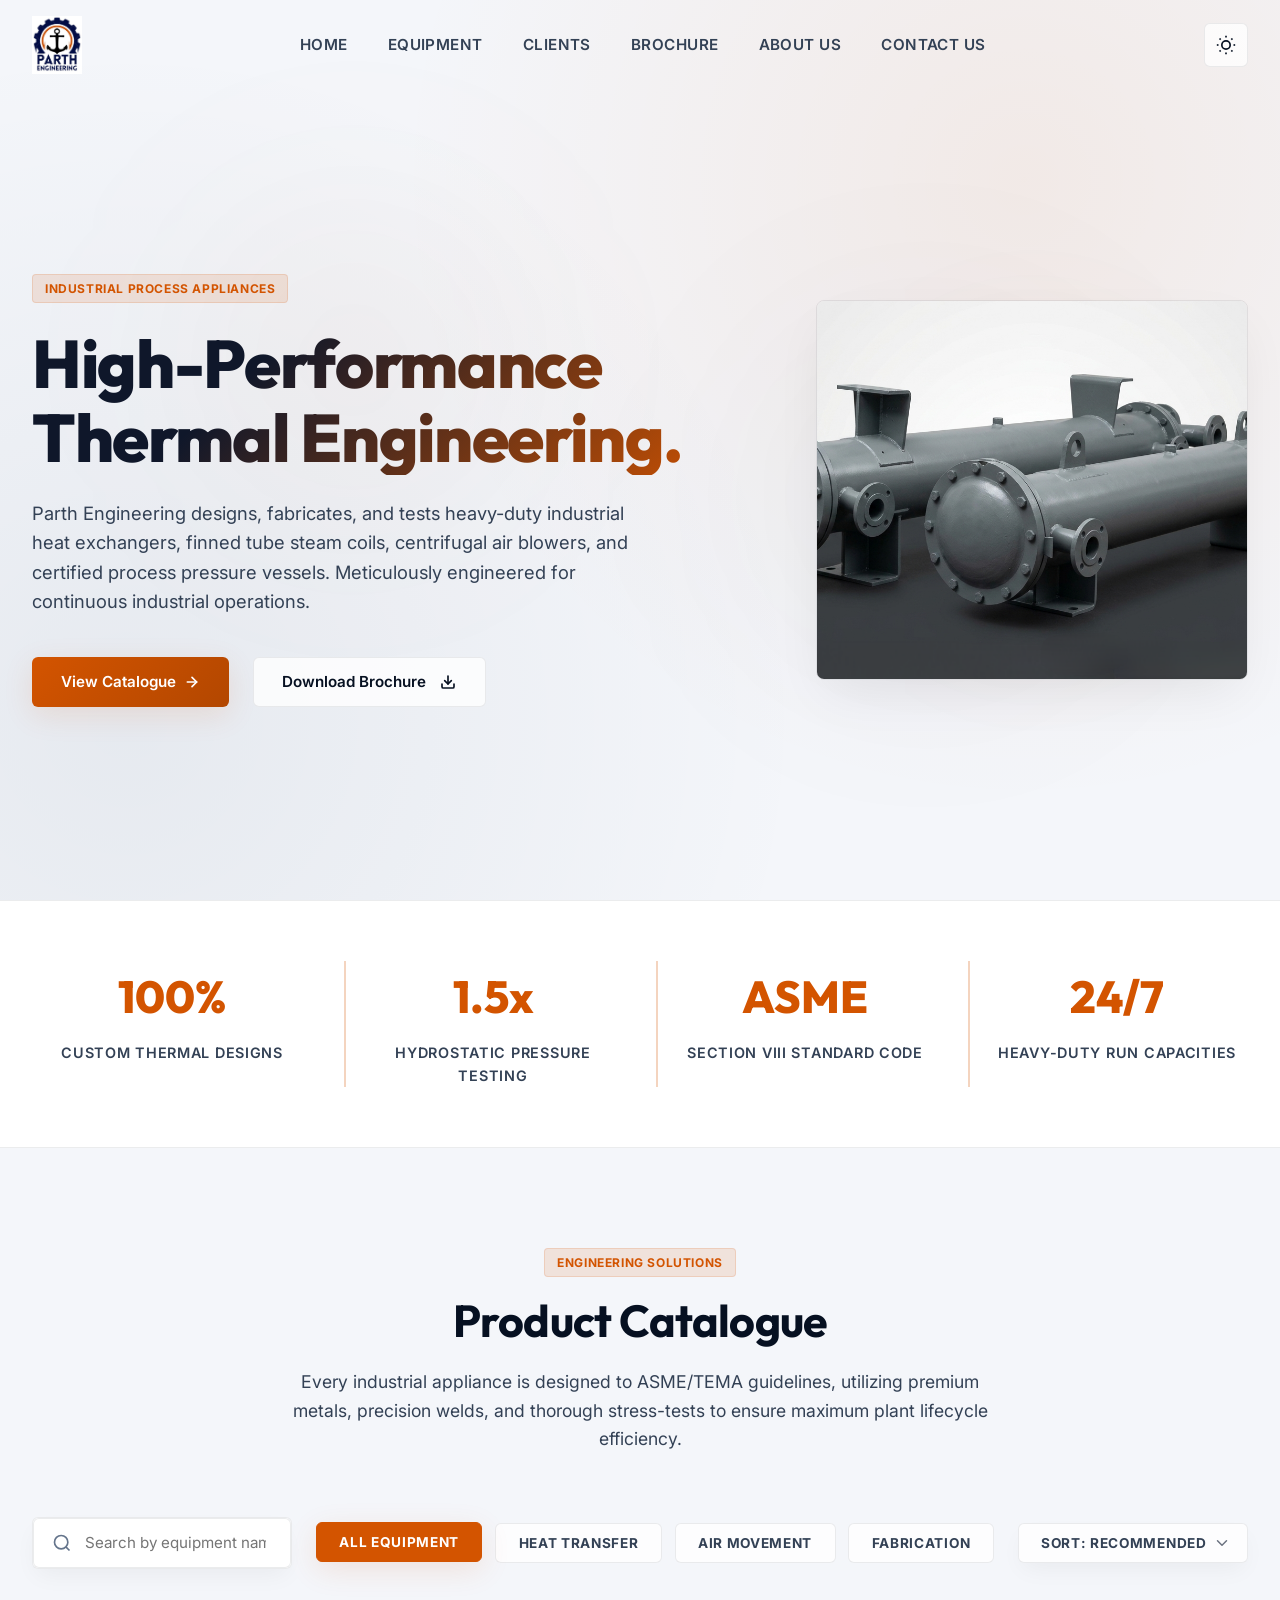
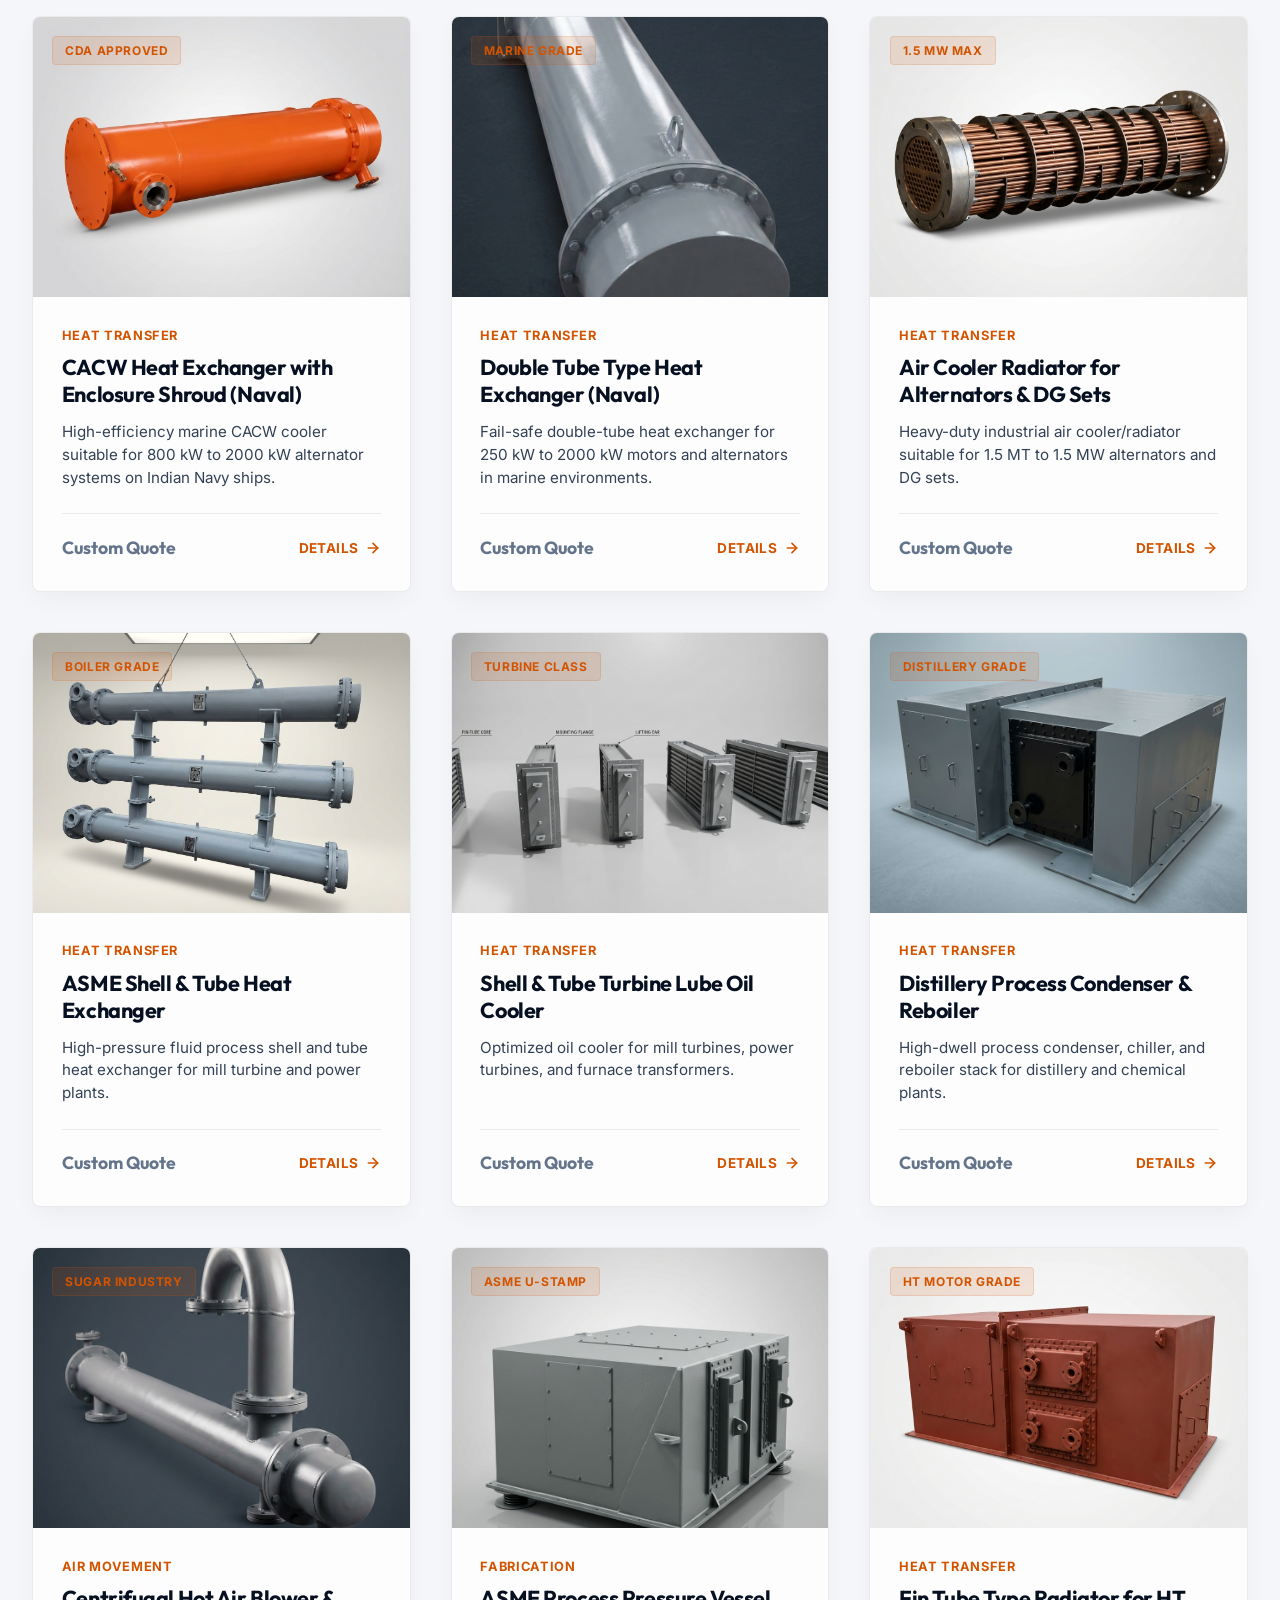
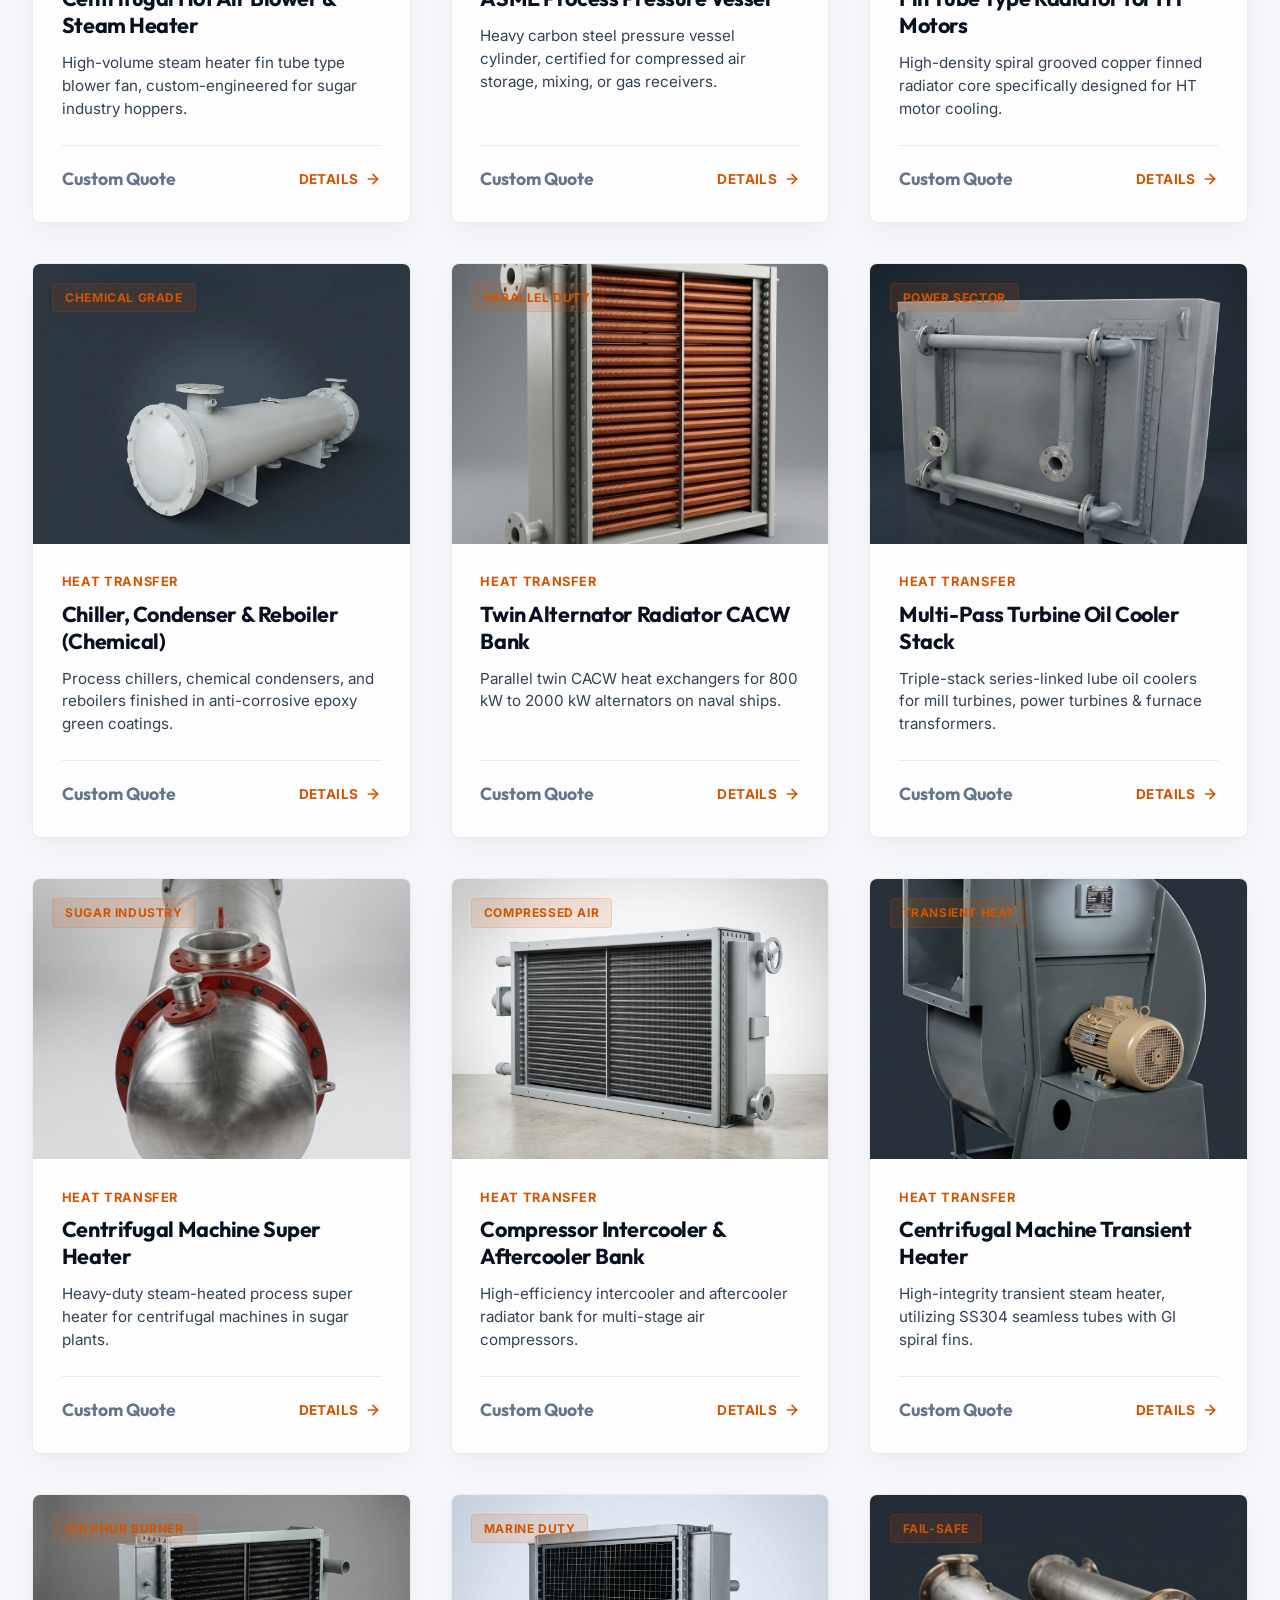
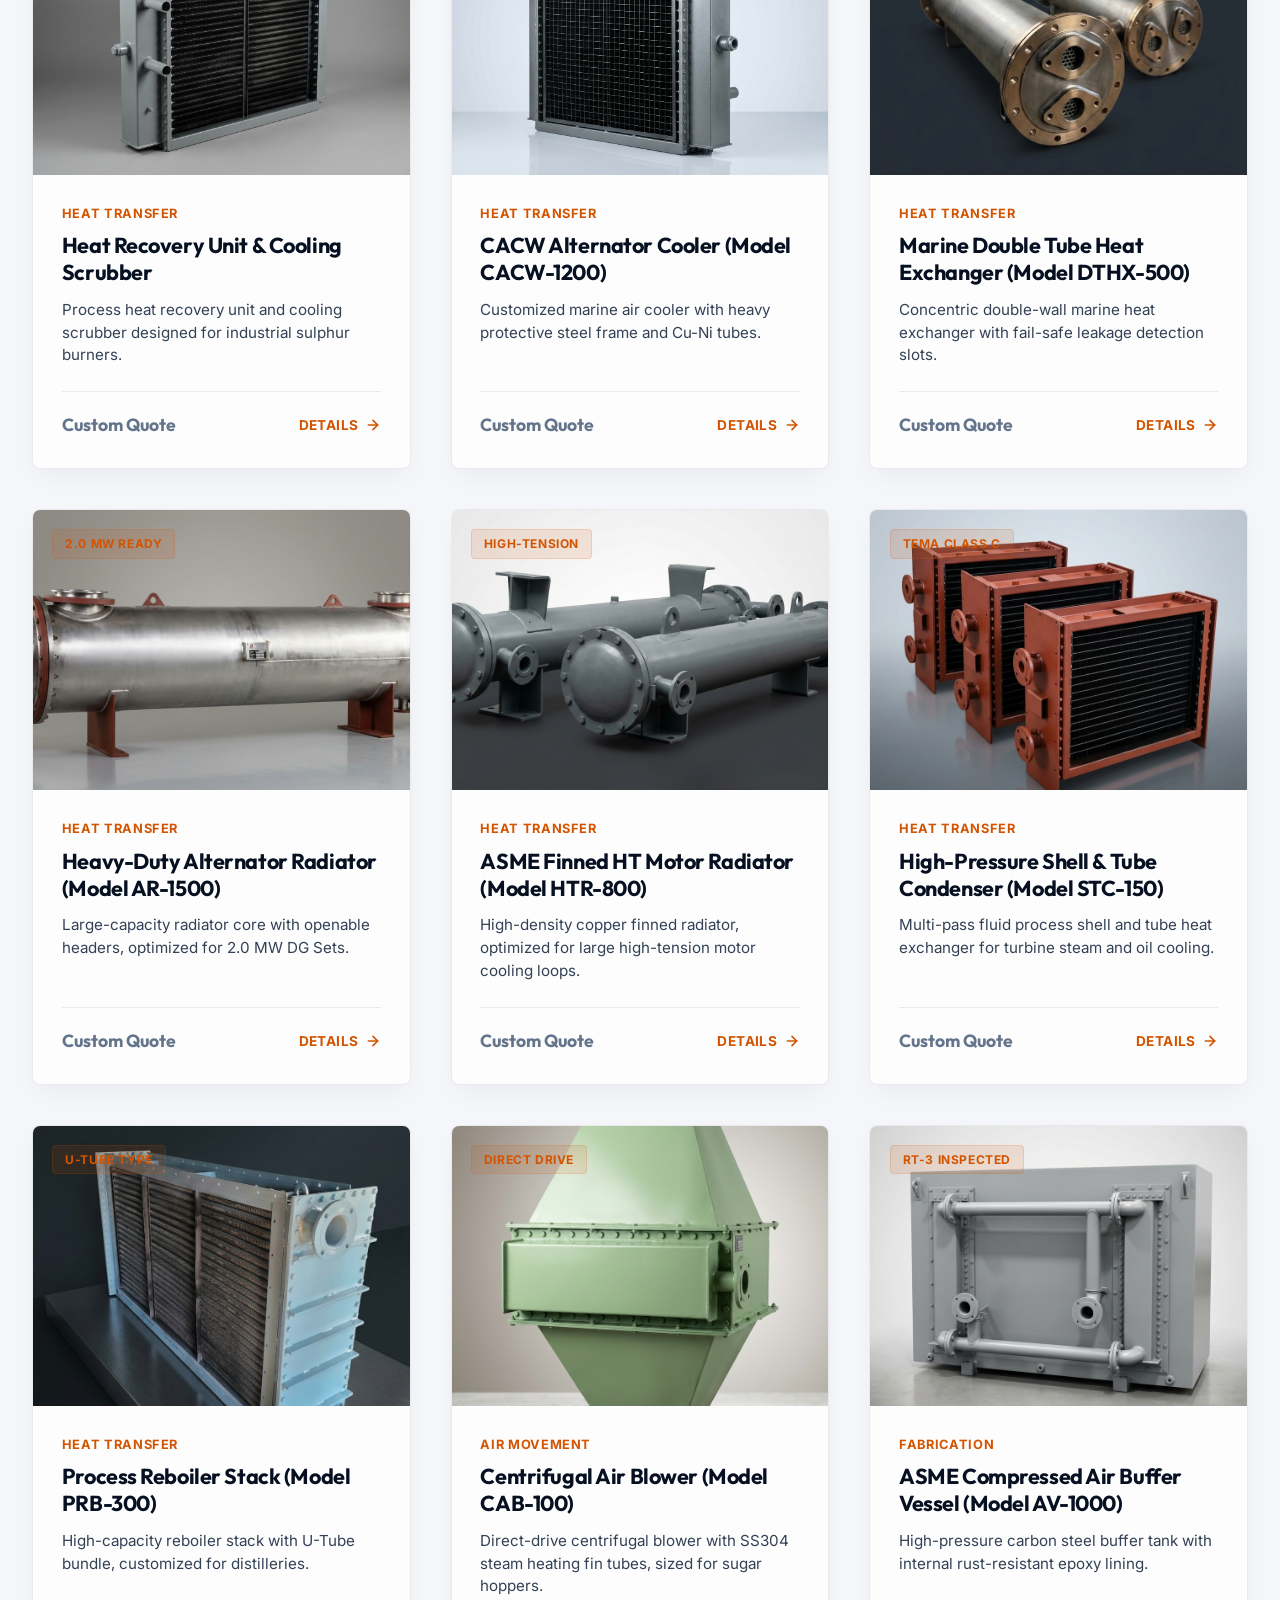
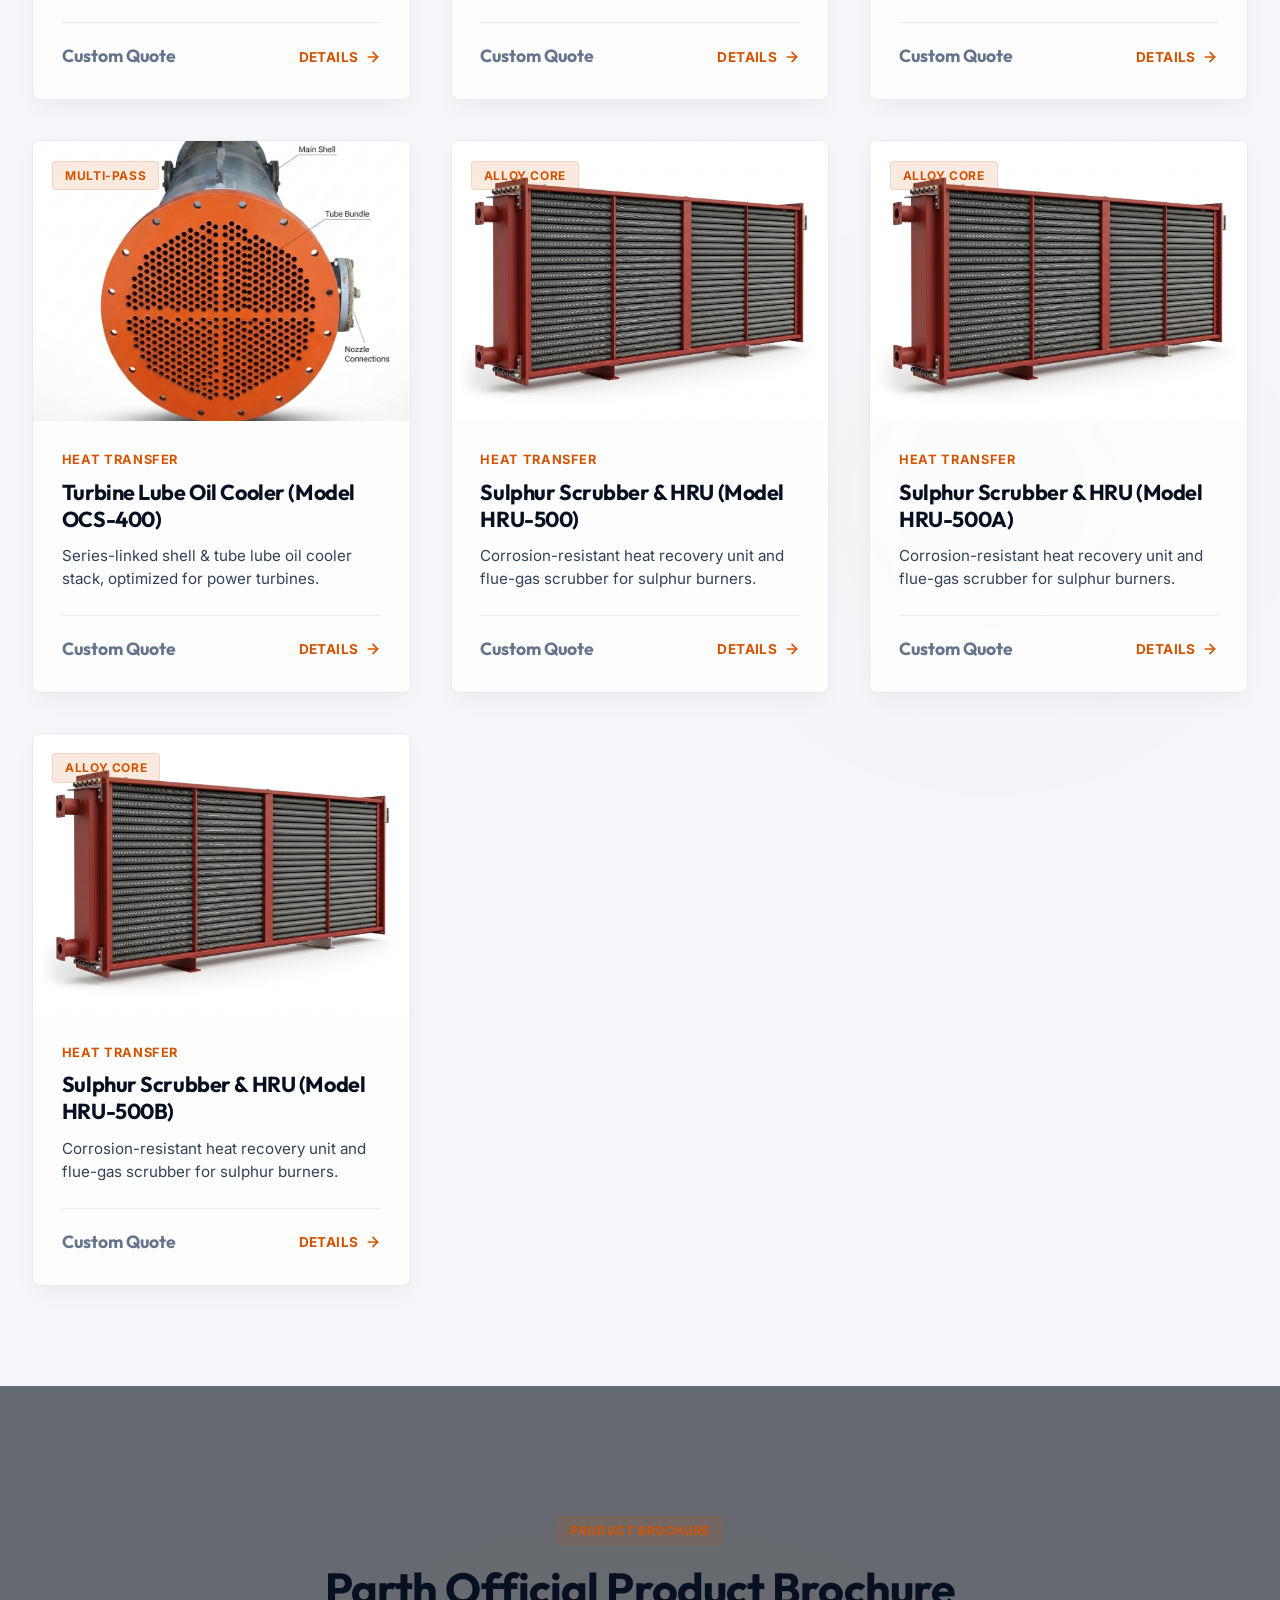
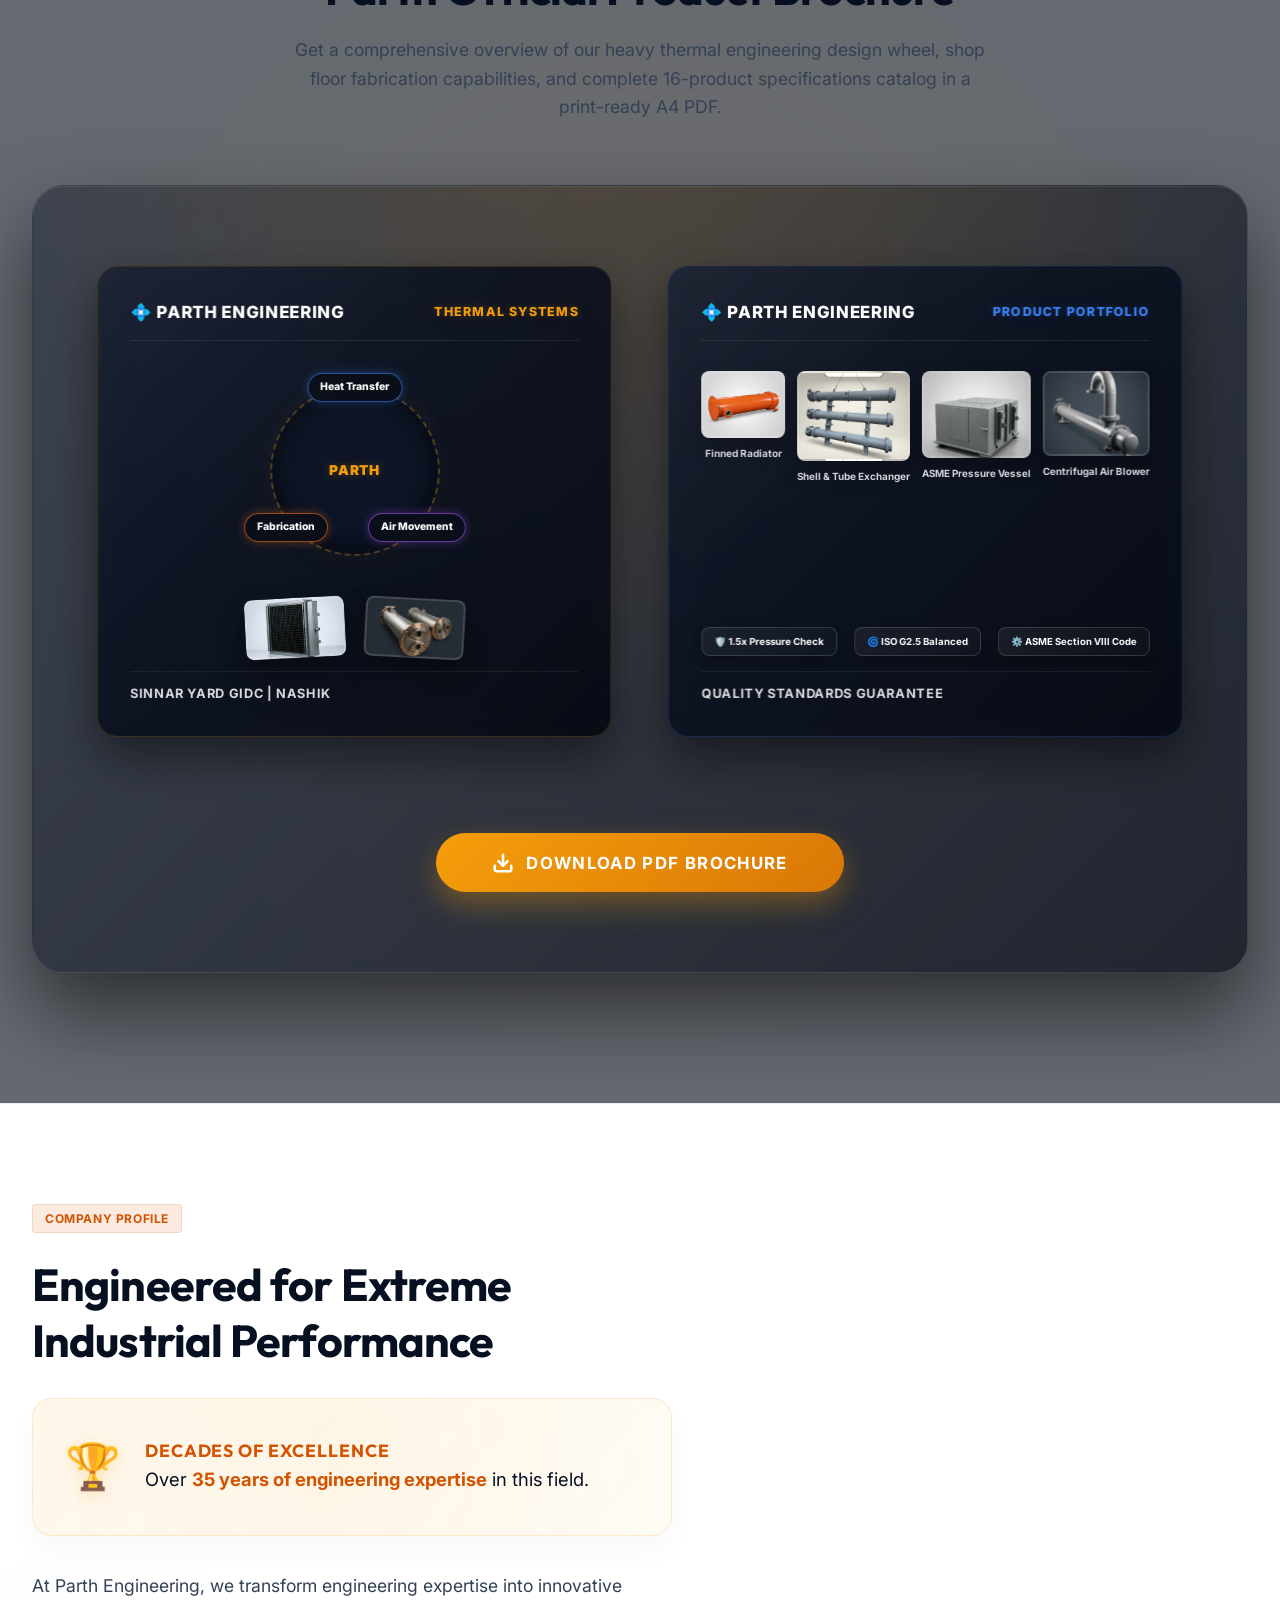
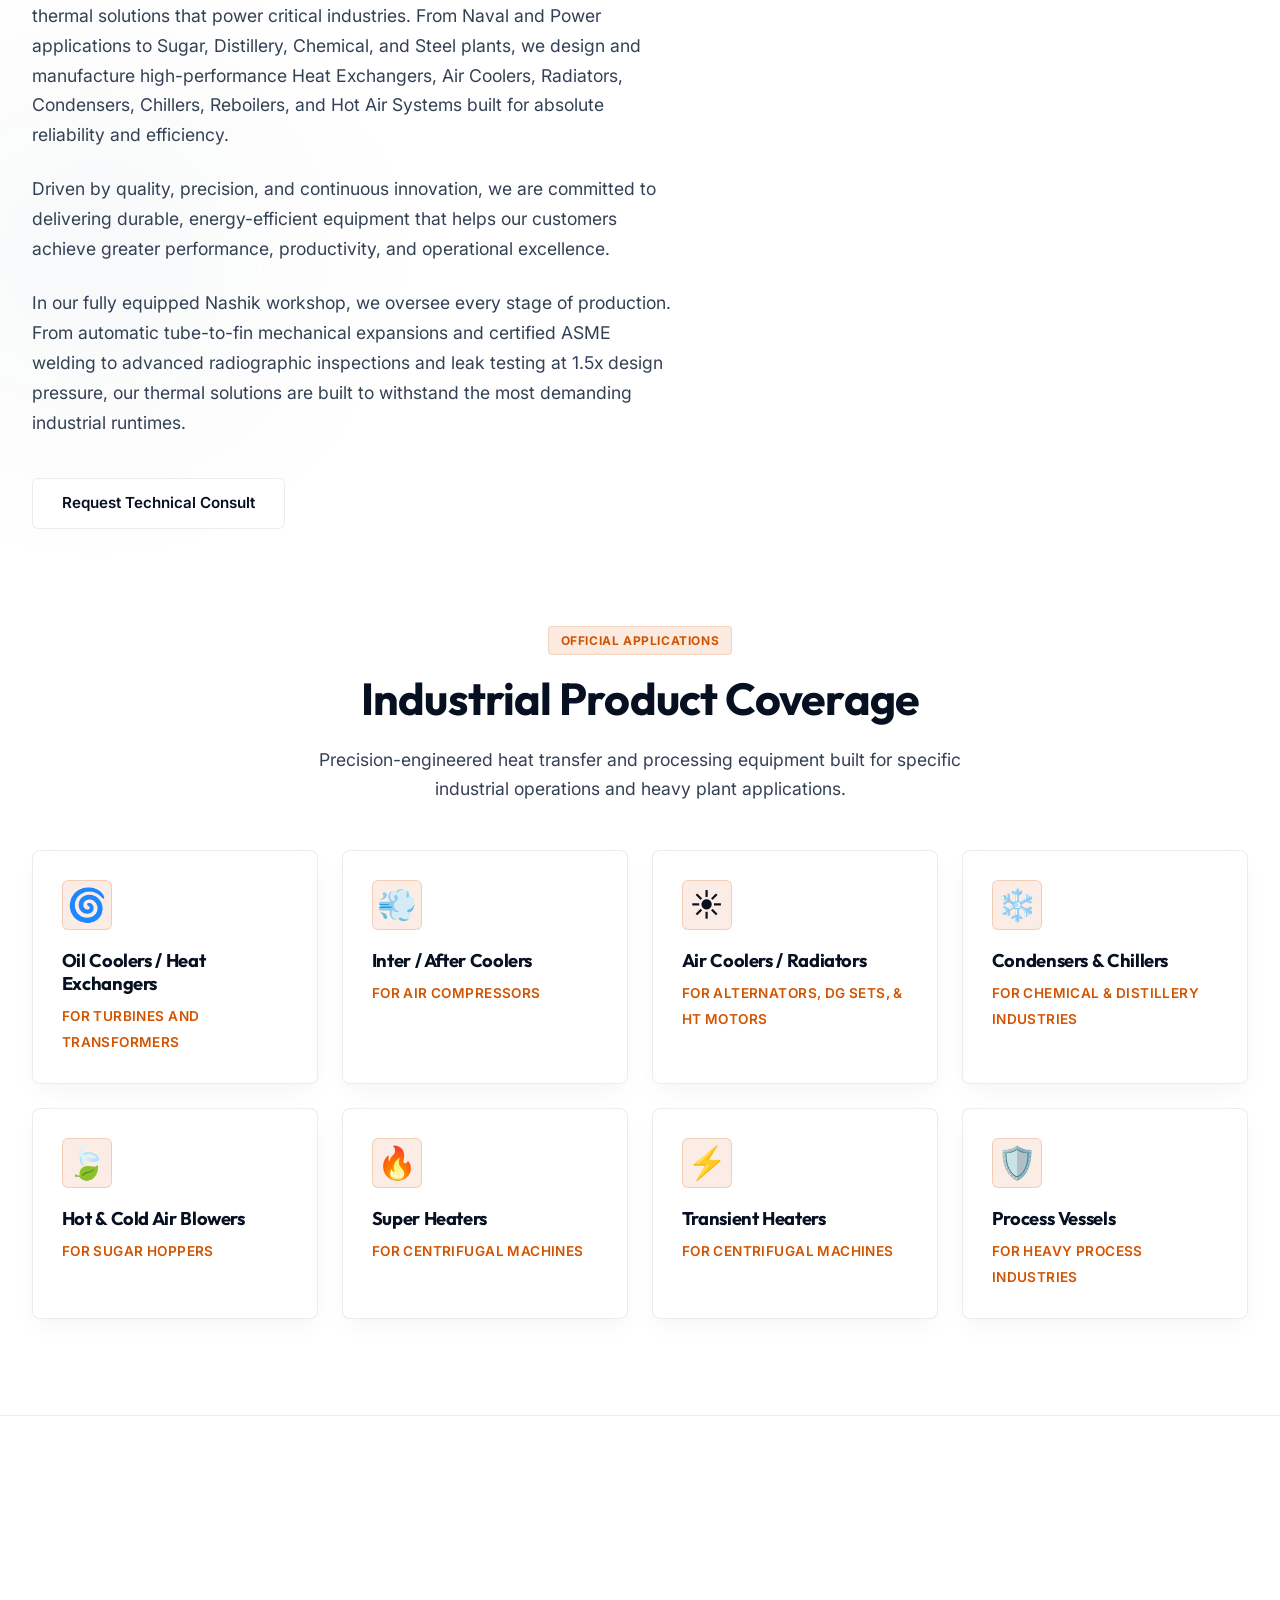
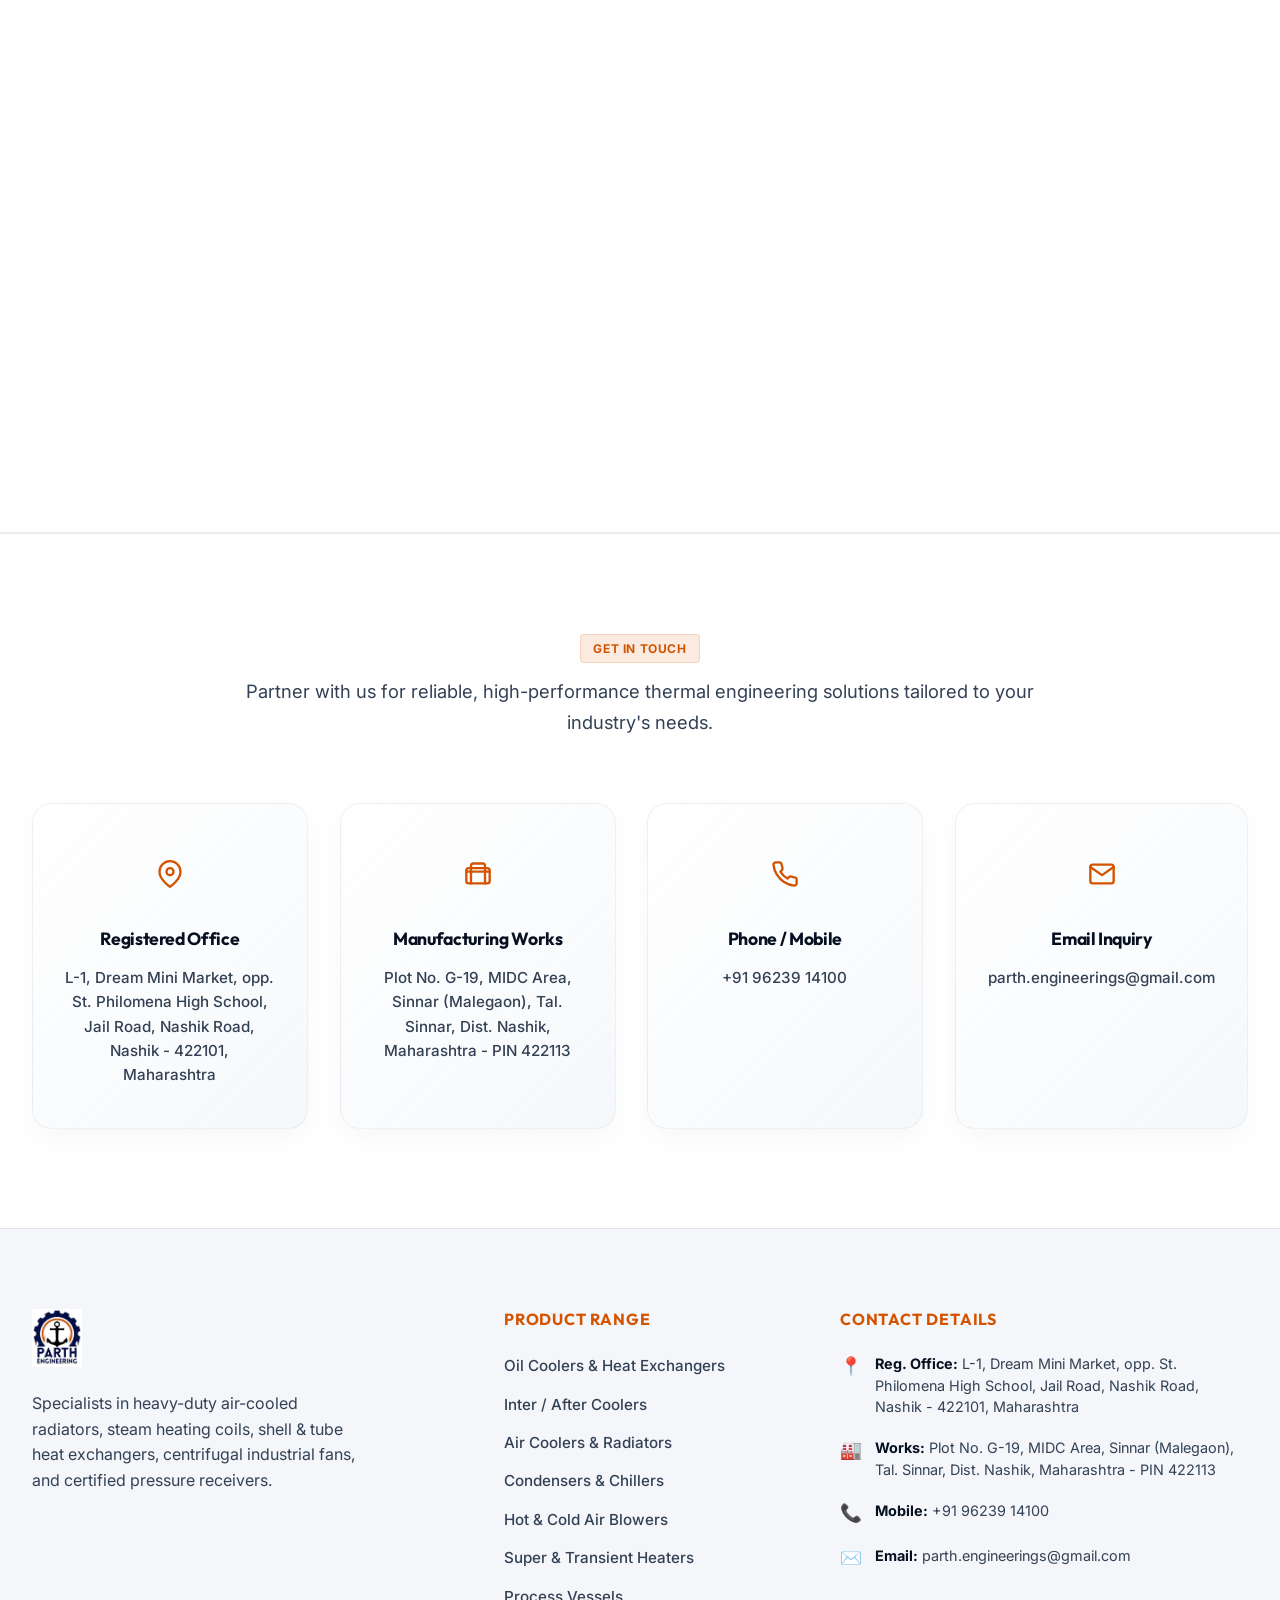
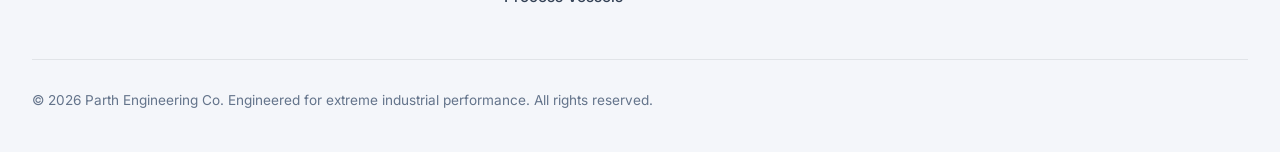
==== commit ca492290: "feat: add logo favicon to index and admin pages" ====
--- a/index.html
+++ b/index.html
@@ -24,6 +24,9 @@
     
     <!-- Theme & Stylesheet -->
     <link rel="stylesheet" href="style.css">
+    
+    <!-- Favicon -->
+    <link rel="icon" type="image/png" href="assets/logo.png">
 </head>
 <body>
 
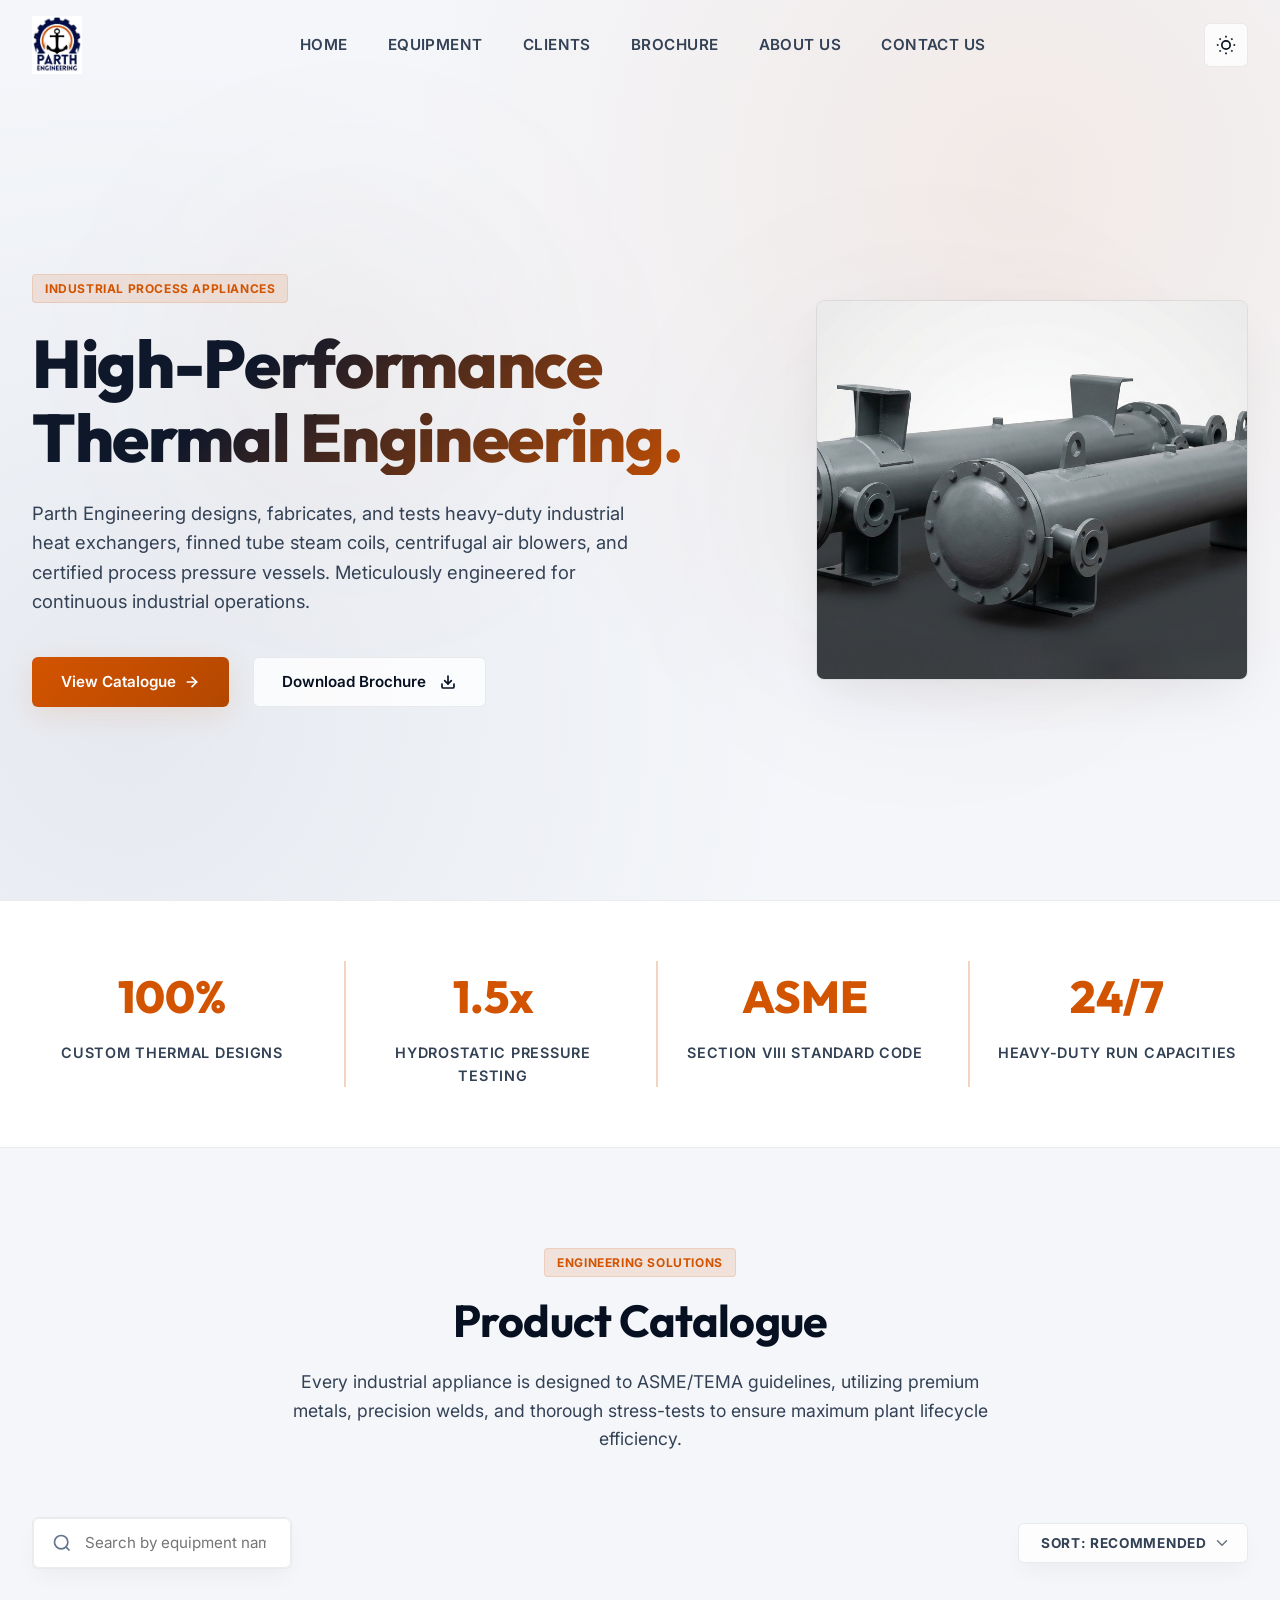
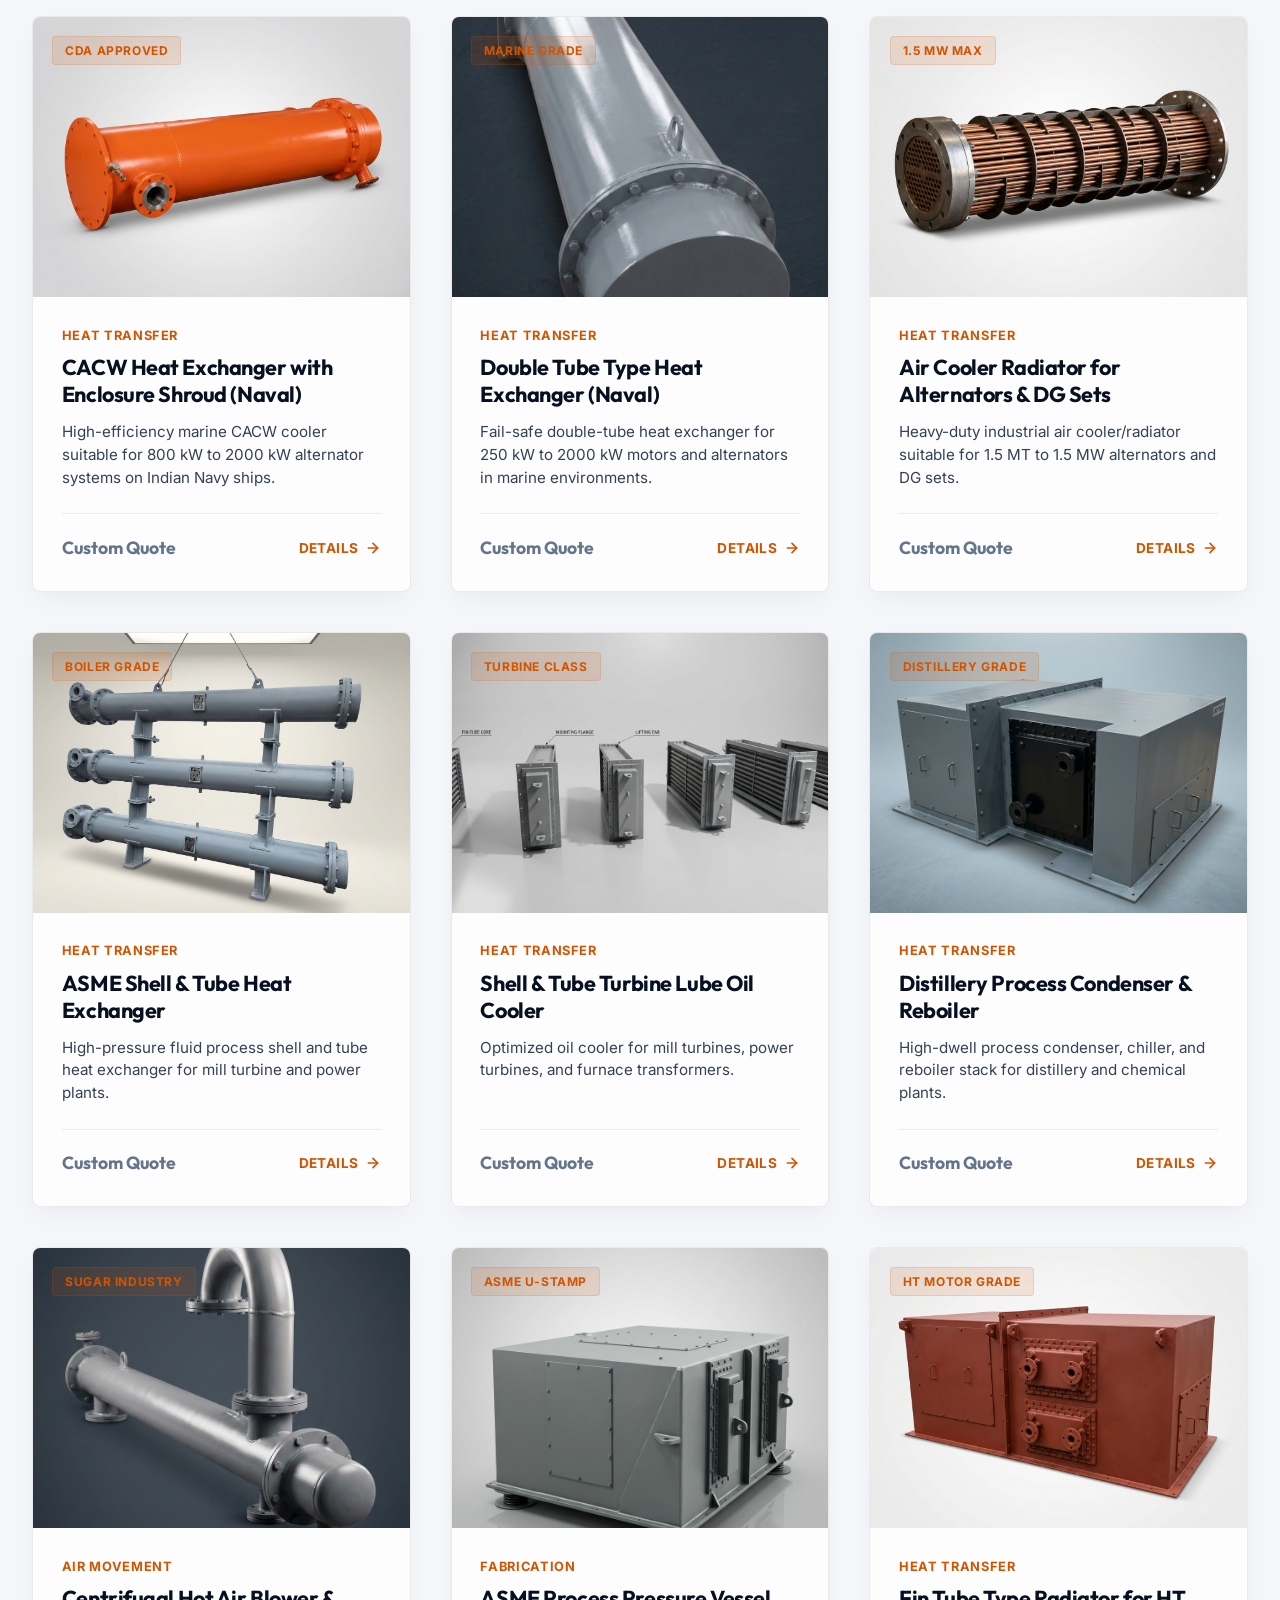
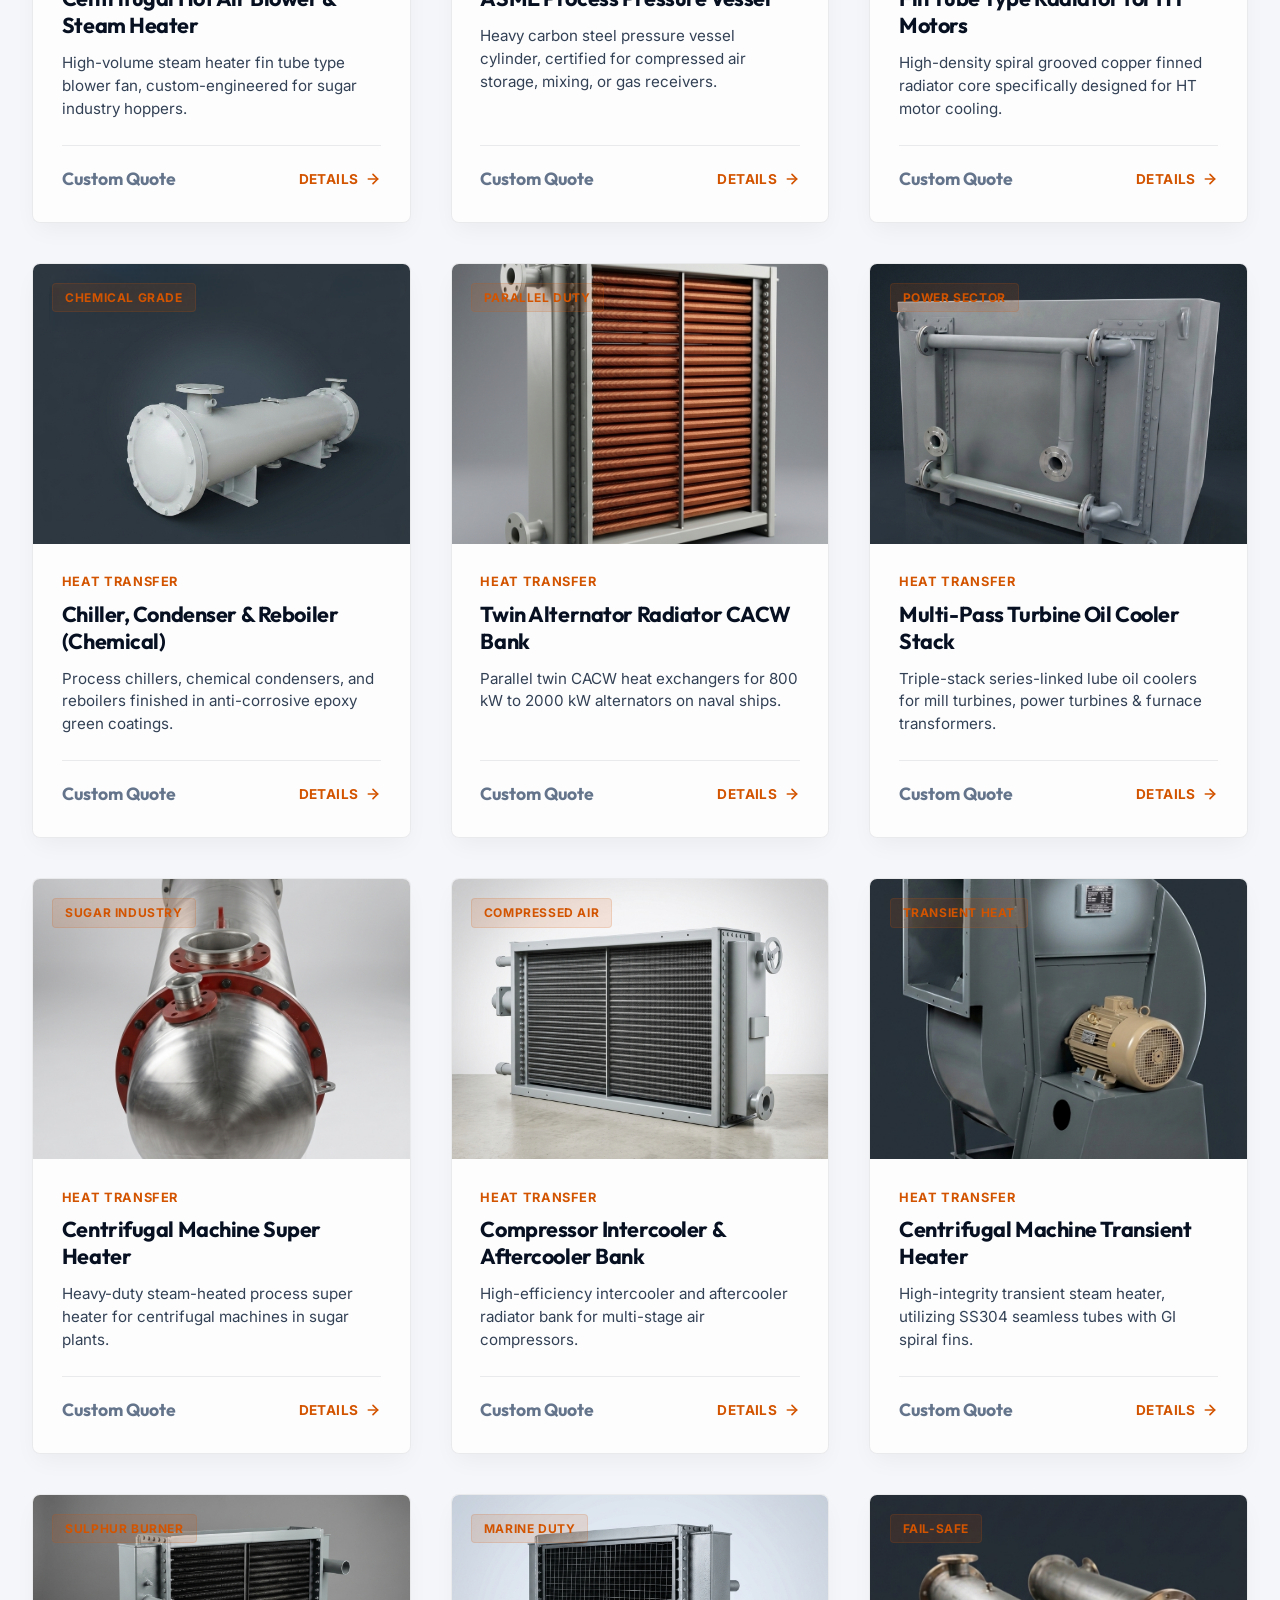
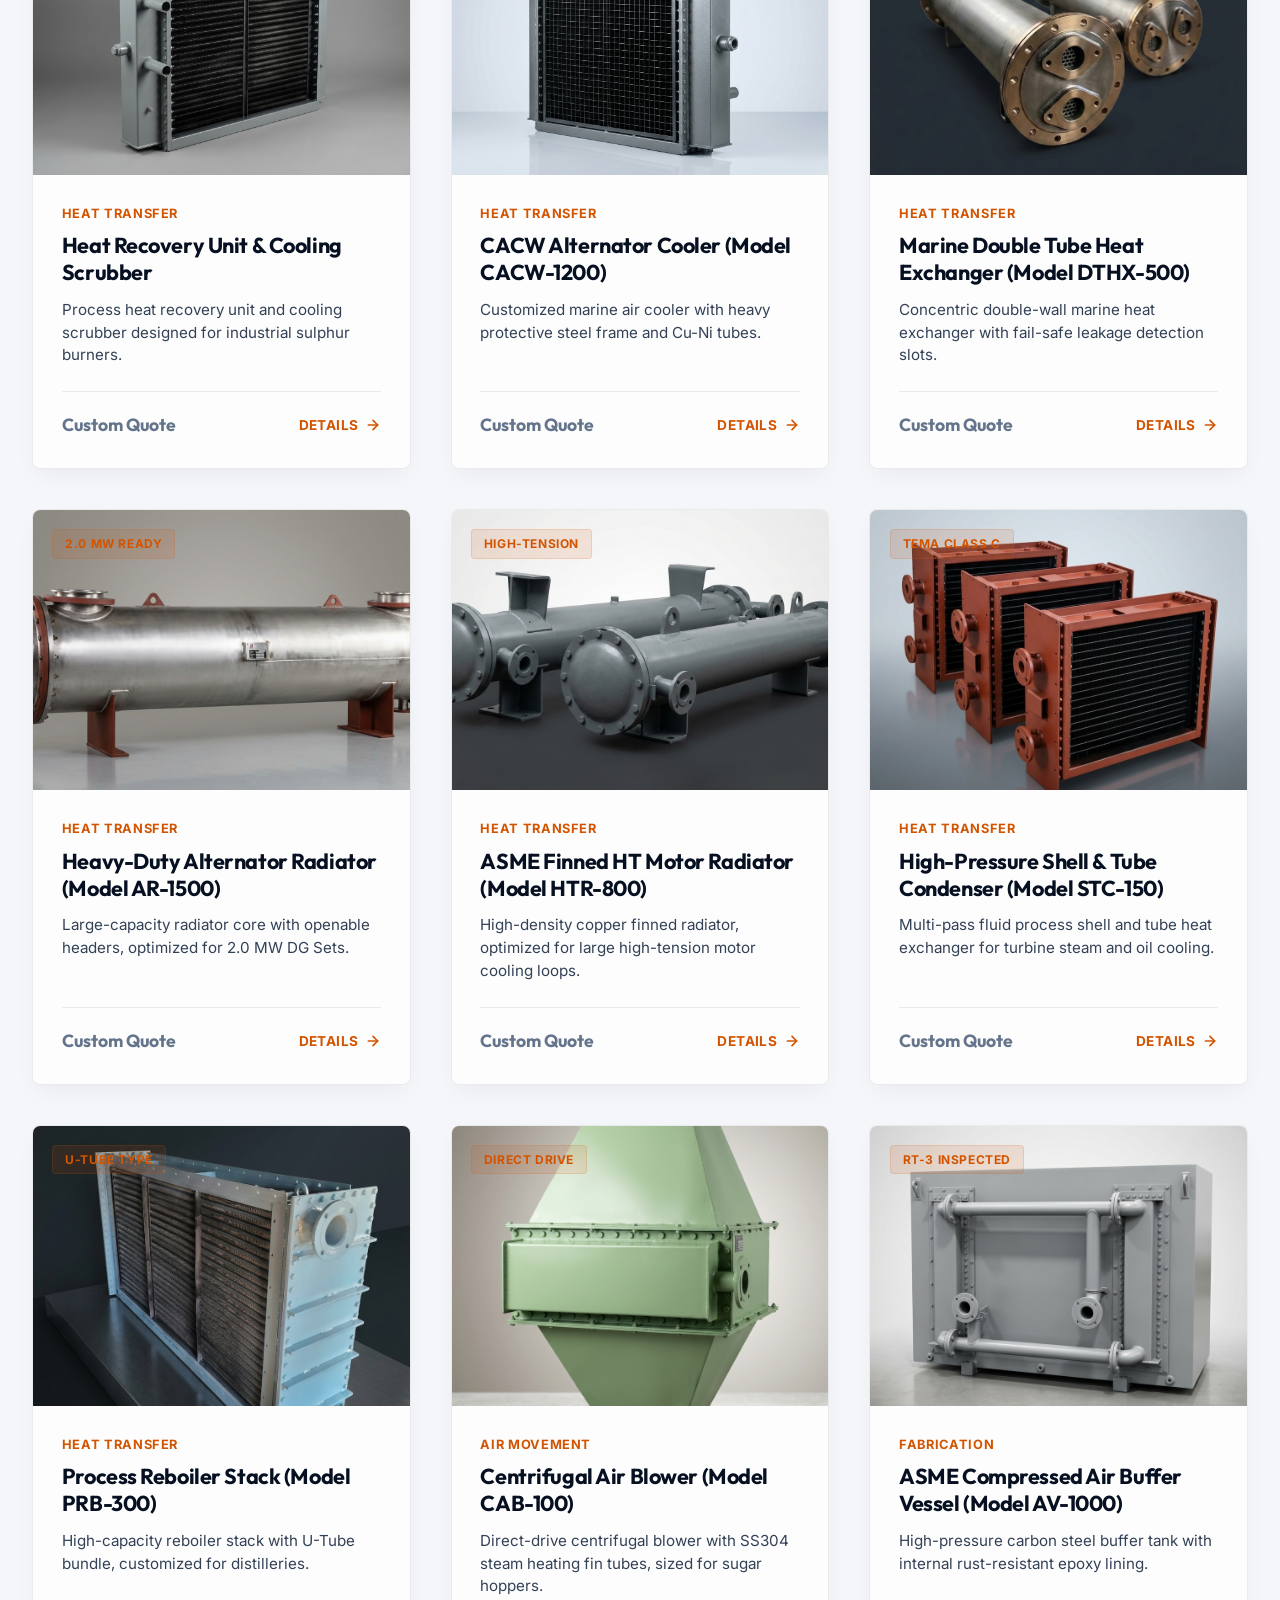
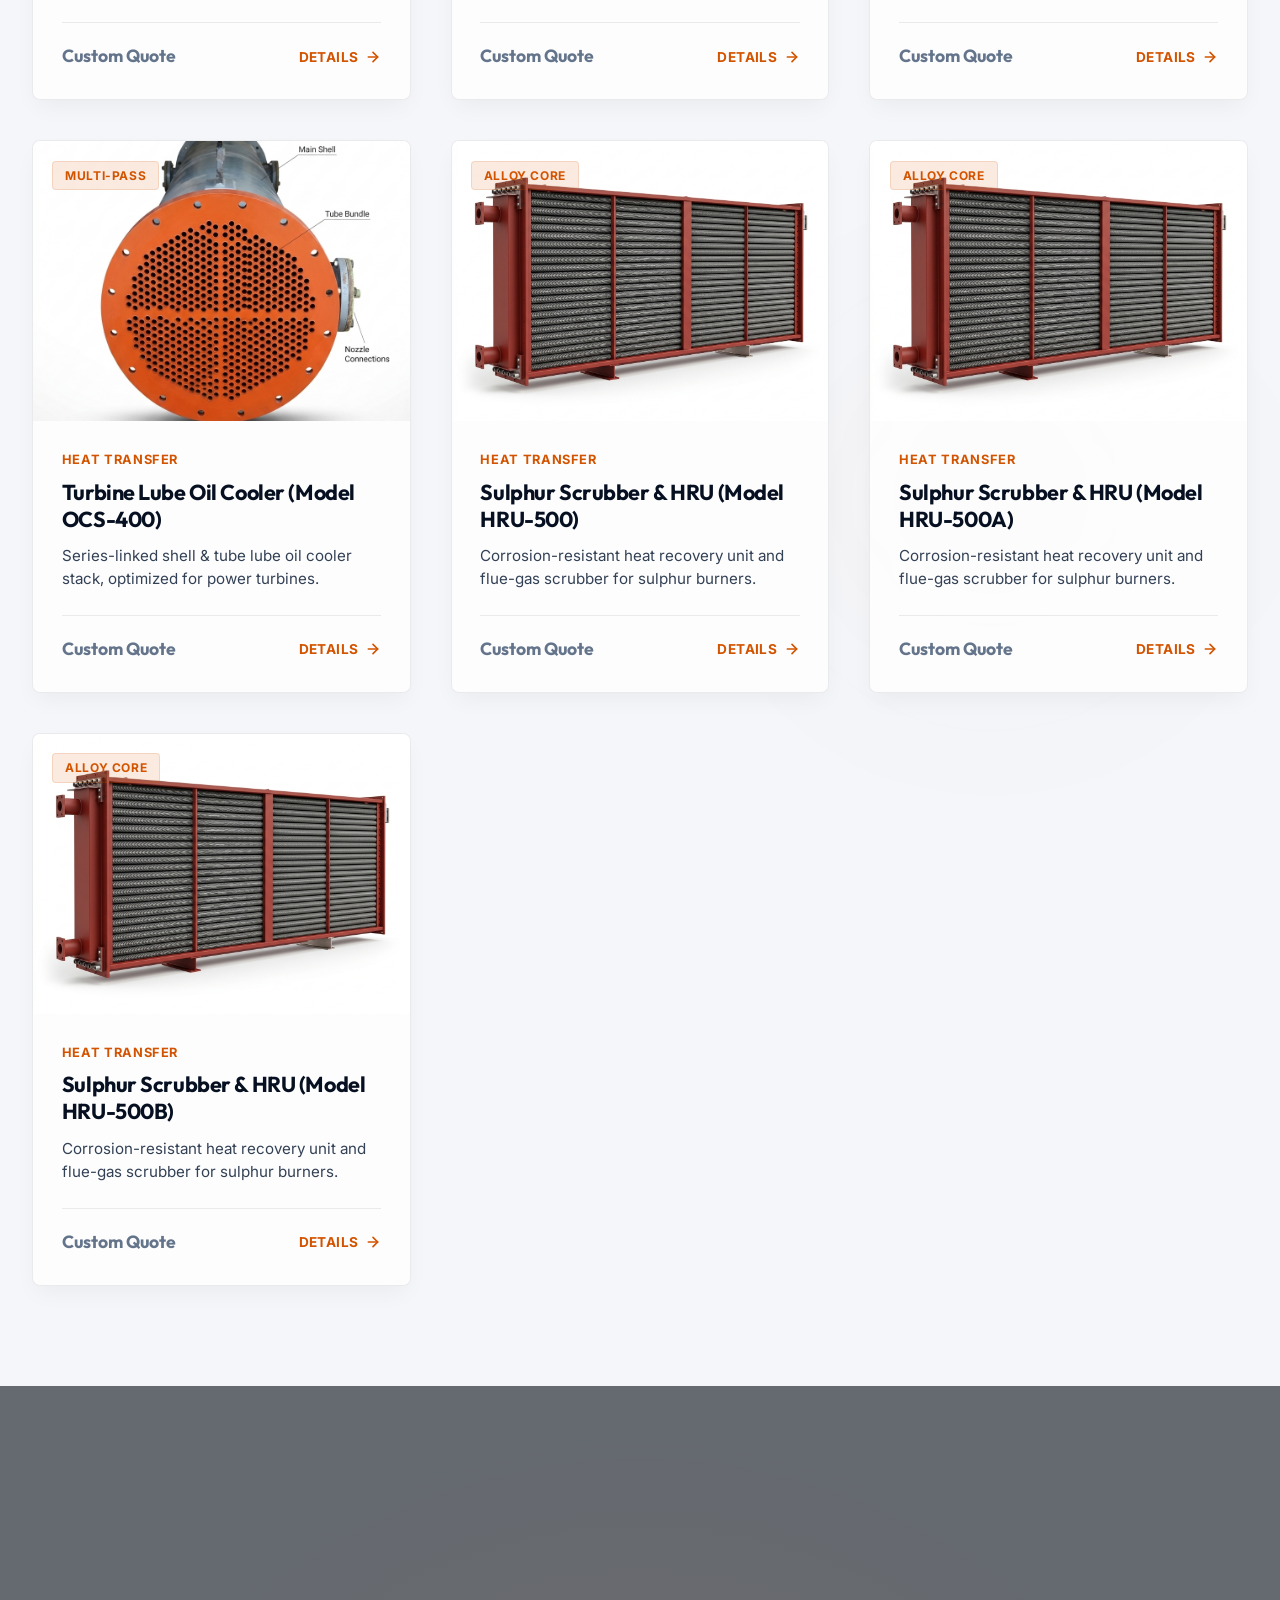
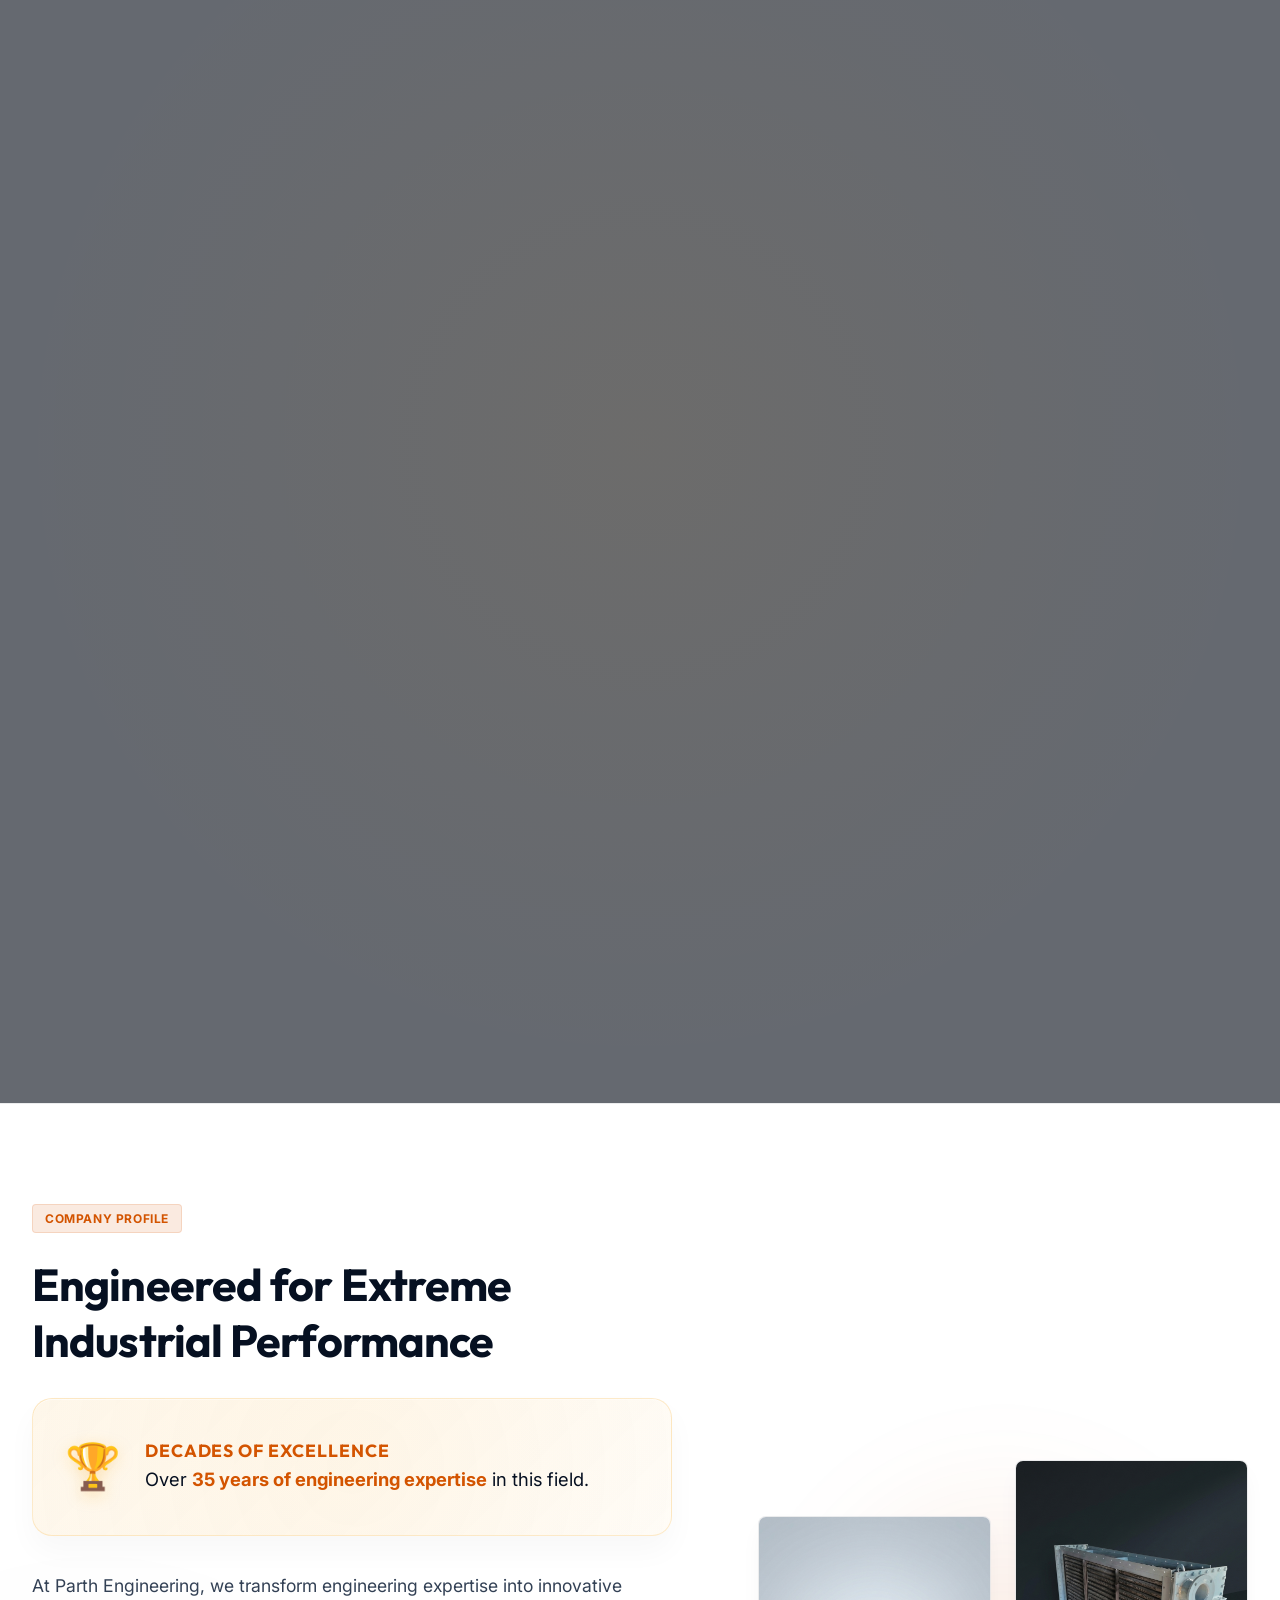
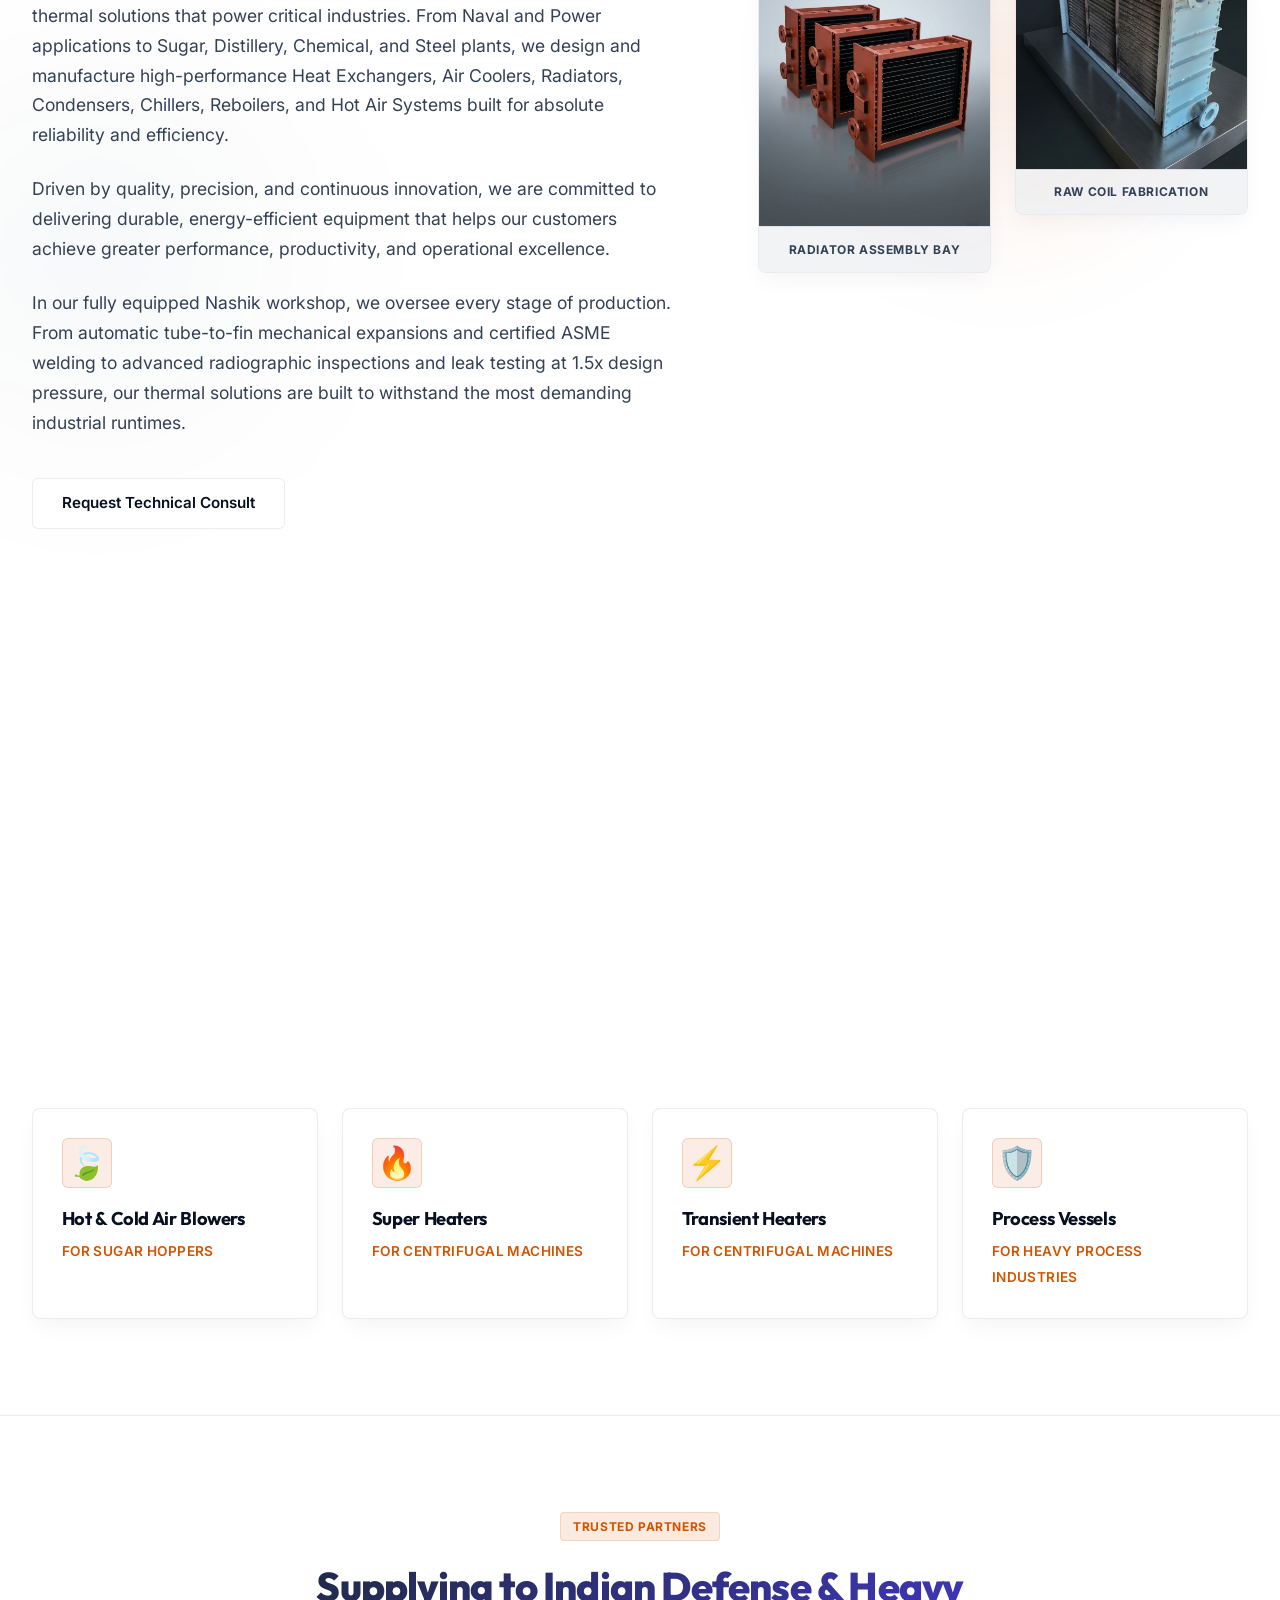
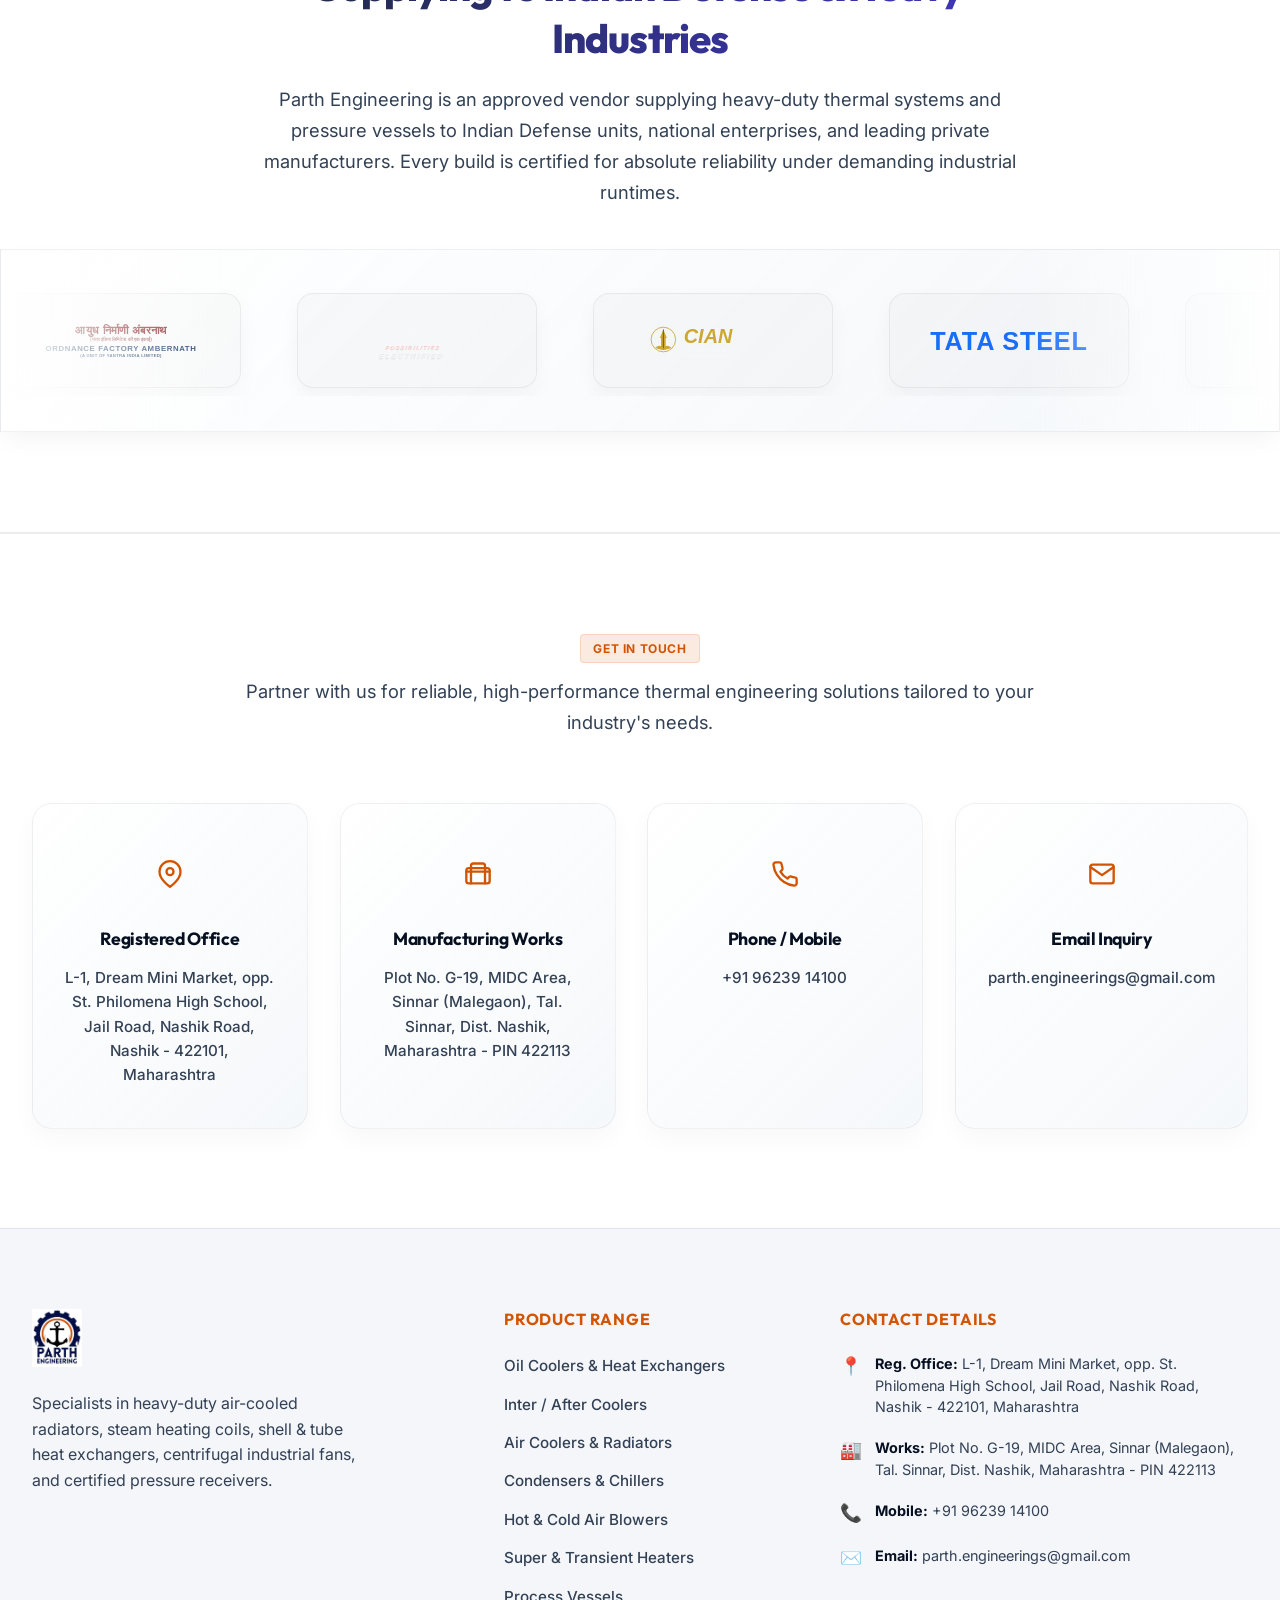
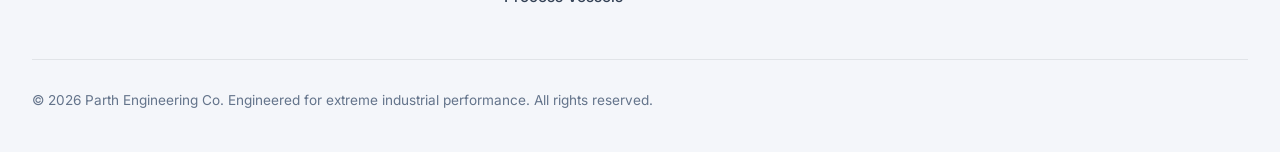
==== commit 2a23f88e: "fix: generate standard square favicons and configure in html for search engine indexing" ====
--- a/index.html
+++ b/index.html
@@ -26,7 +26,12 @@
     <link rel="stylesheet" href="style.css">
     
     <!-- Favicon -->
-    <link rel="icon" type="image/png" href="assets/logo.png">
+    <link rel="shortcut icon" href="favicon.ico" type="image/x-icon">
+    <link rel="icon" type="image/png" sizes="32x32" href="assets/favicon-32x32.png">
+    <link rel="icon" type="image/png" sizes="48x48" href="assets/favicon-48x48.png">
+    <link rel="icon" type="image/png" sizes="96x96" href="assets/favicon-96x96.png">
+    <link rel="icon" type="image/png" sizes="192x192" href="assets/favicon-192x192.png">
+    <link rel="apple-touch-icon" sizes="180x180" href="assets/apple-touch-icon.png">
 </head>
 <body>
 
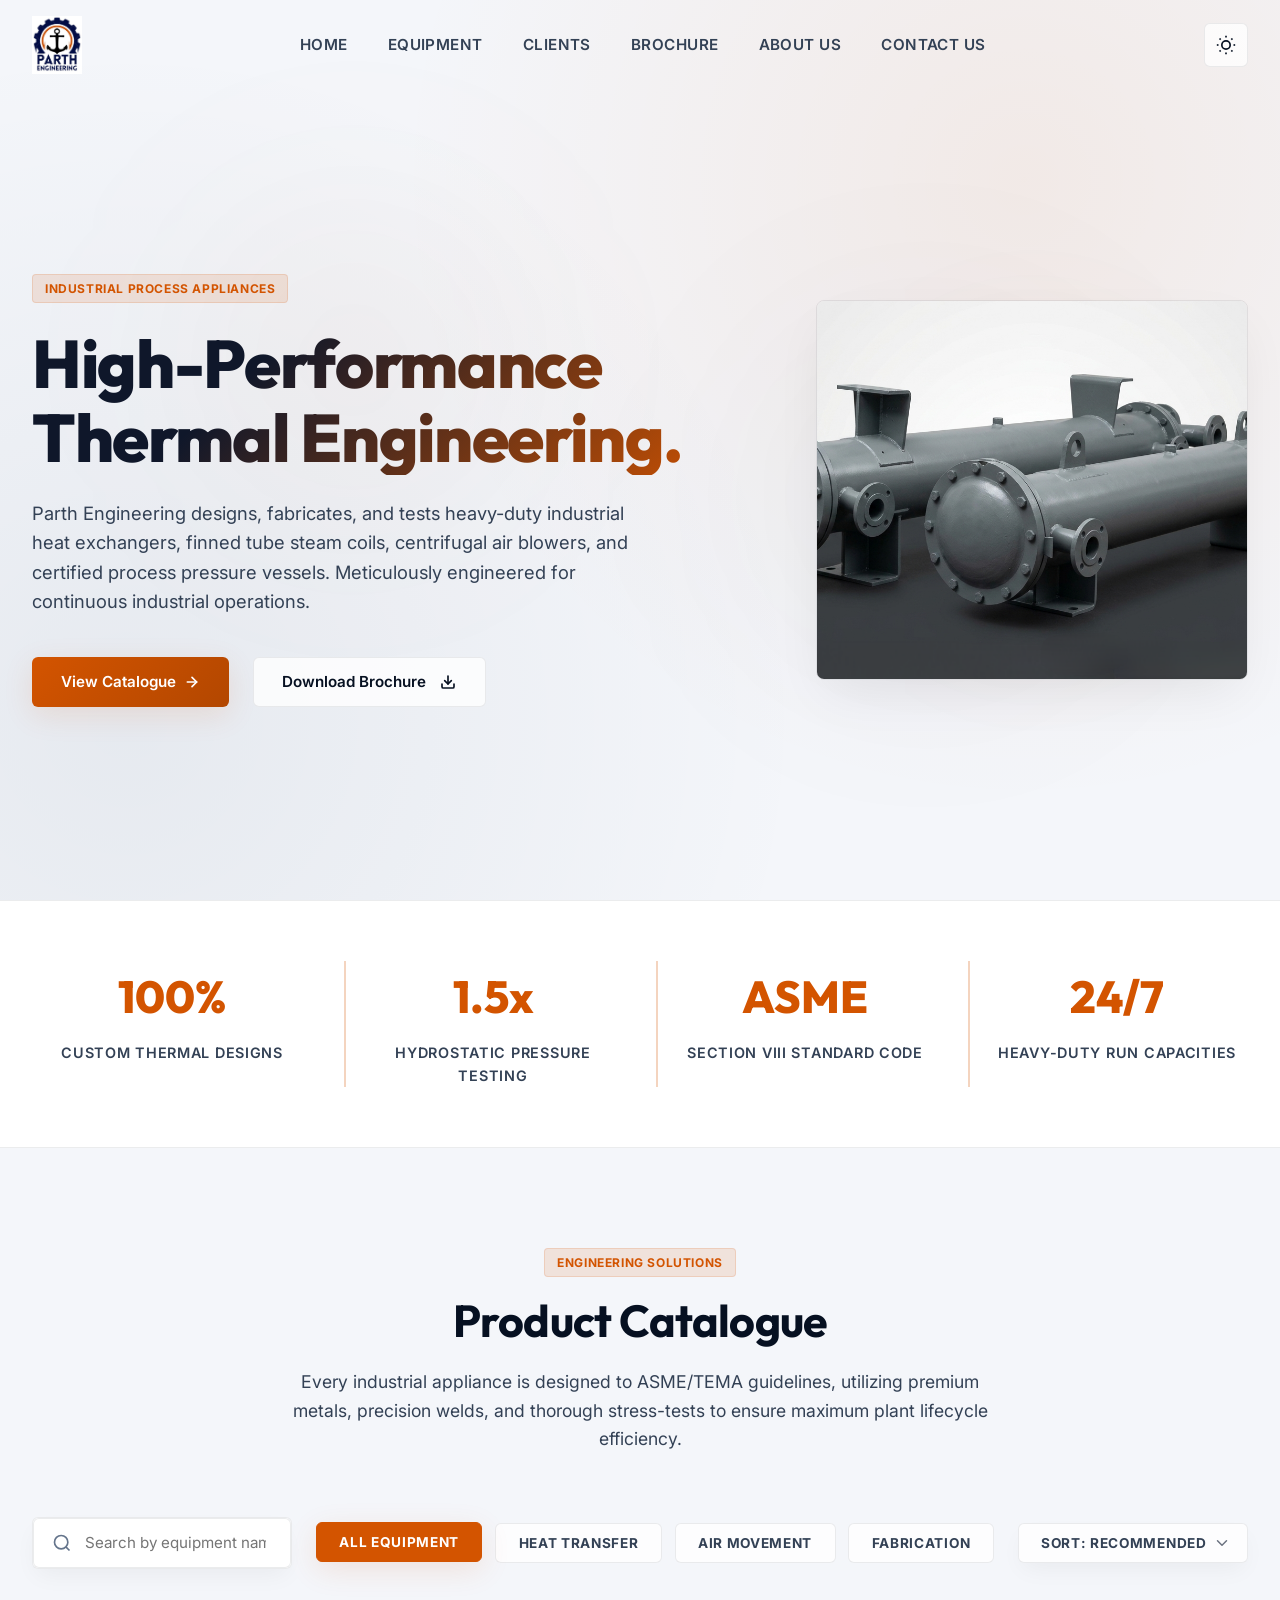
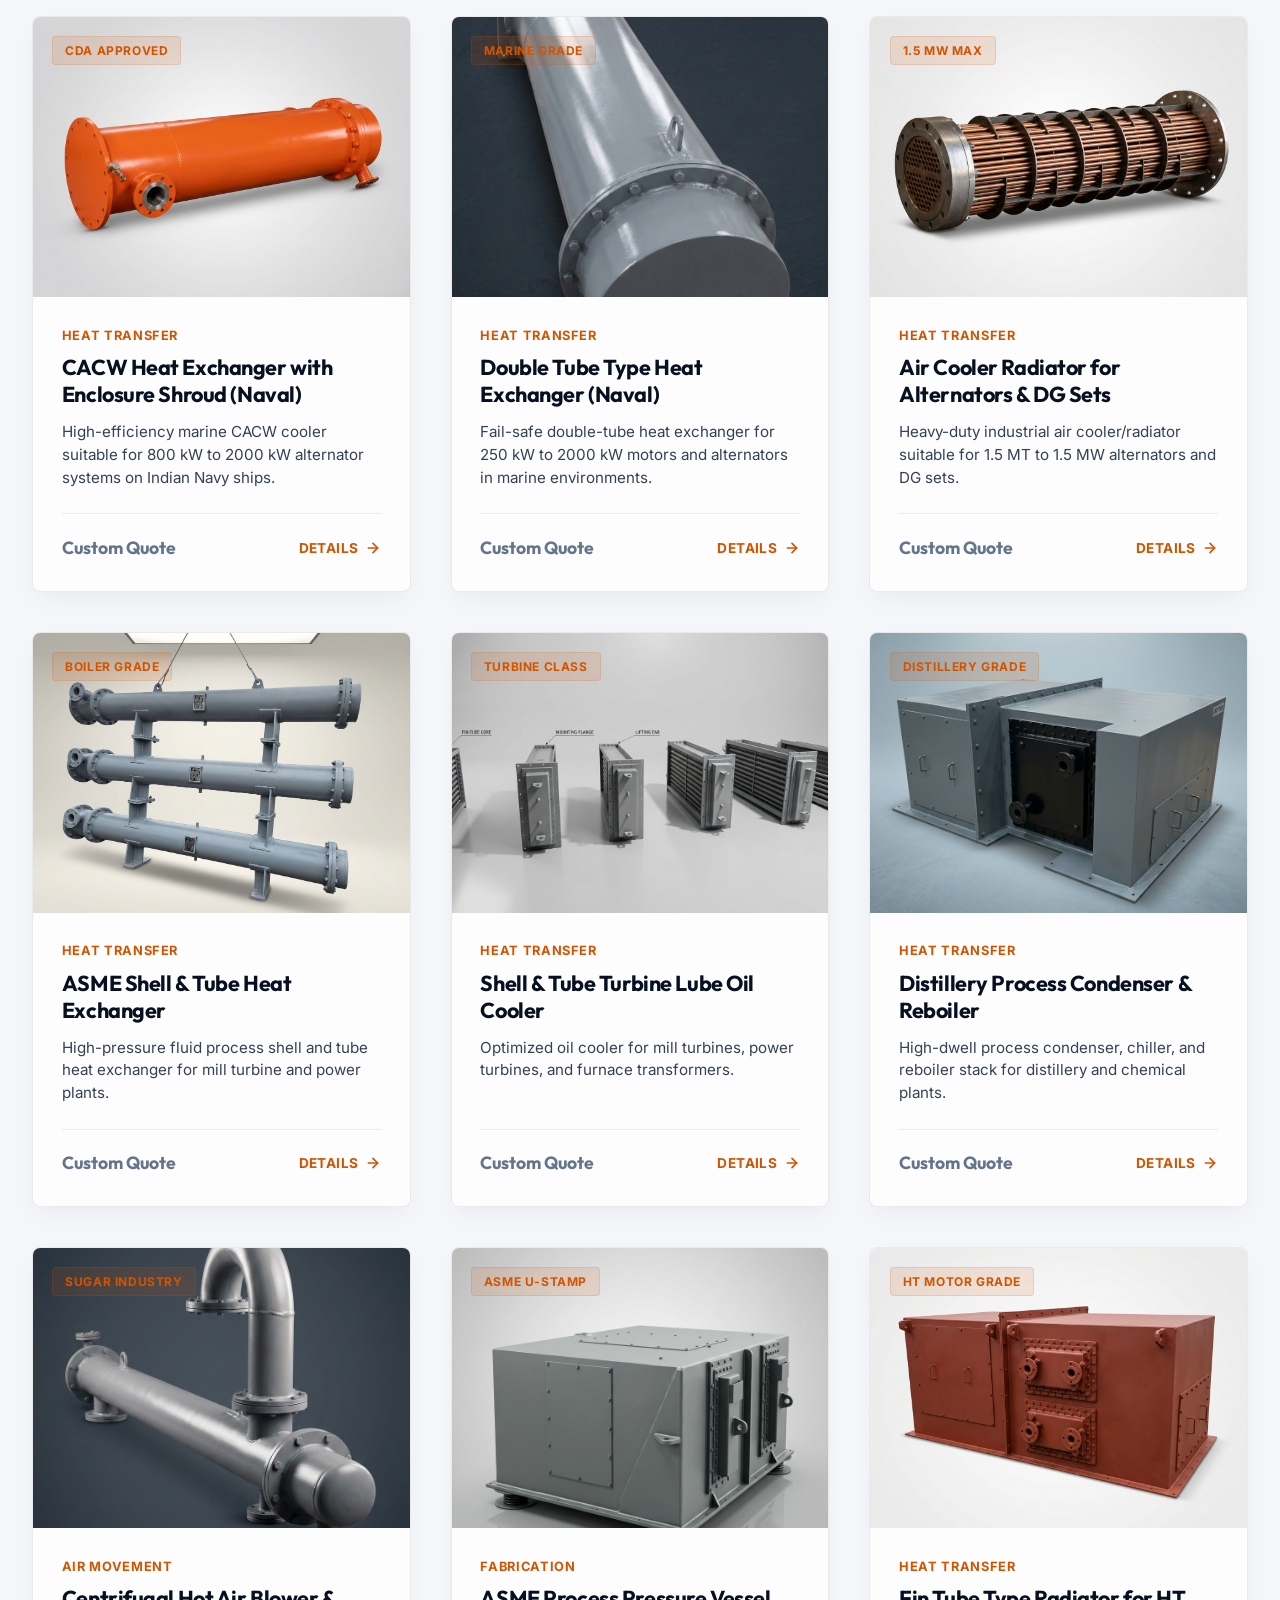
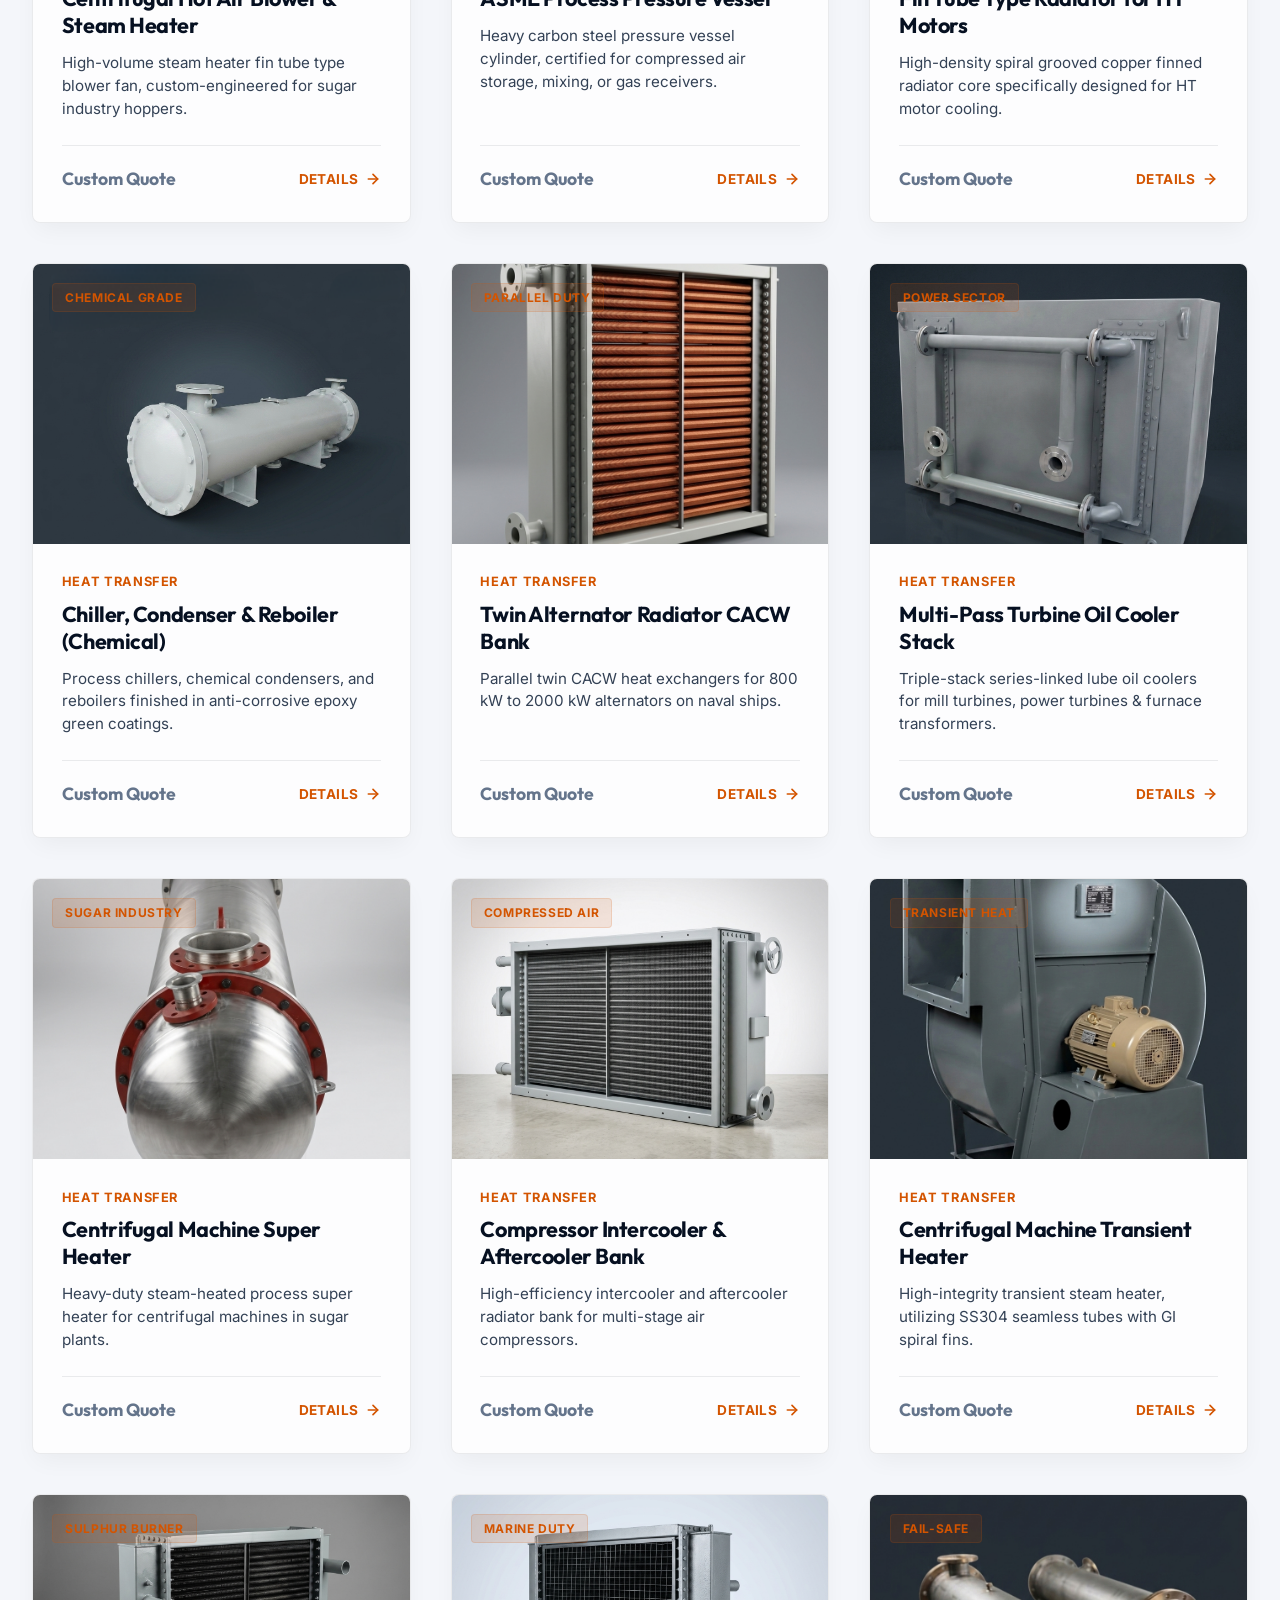
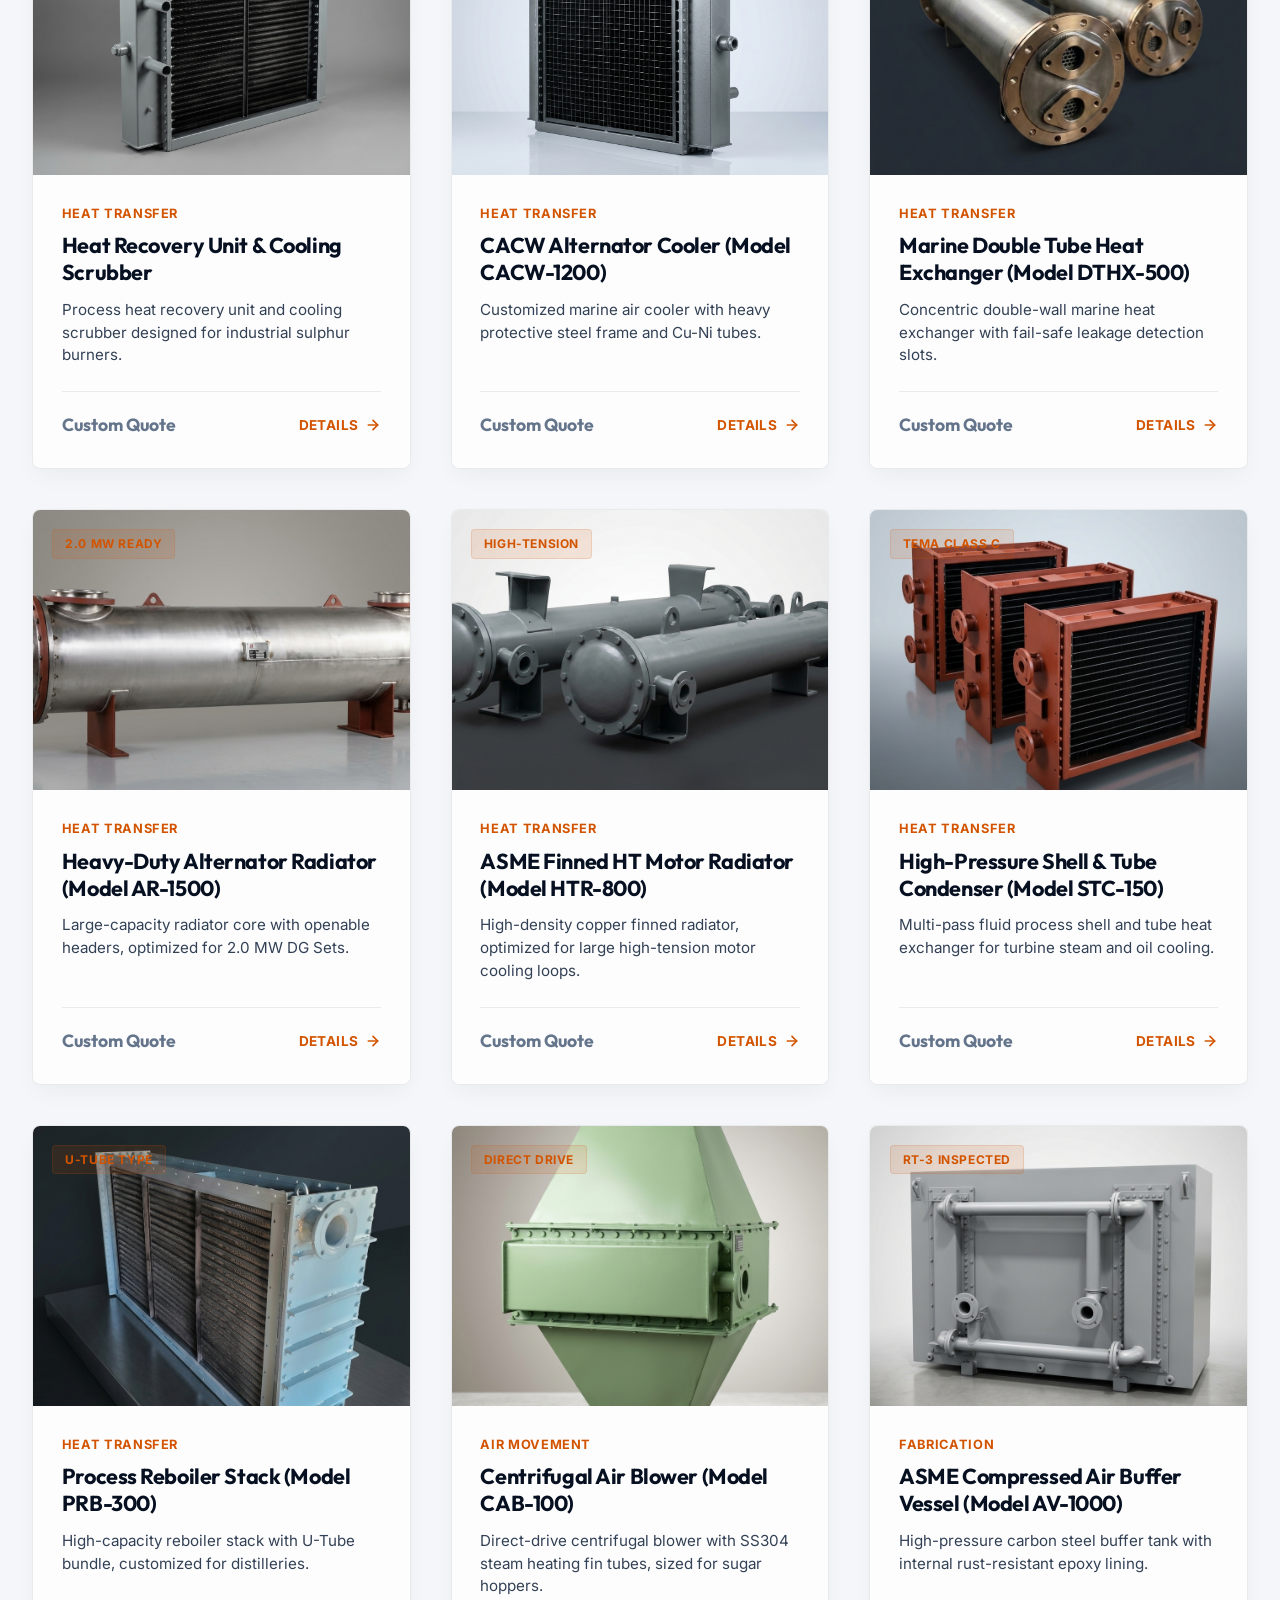
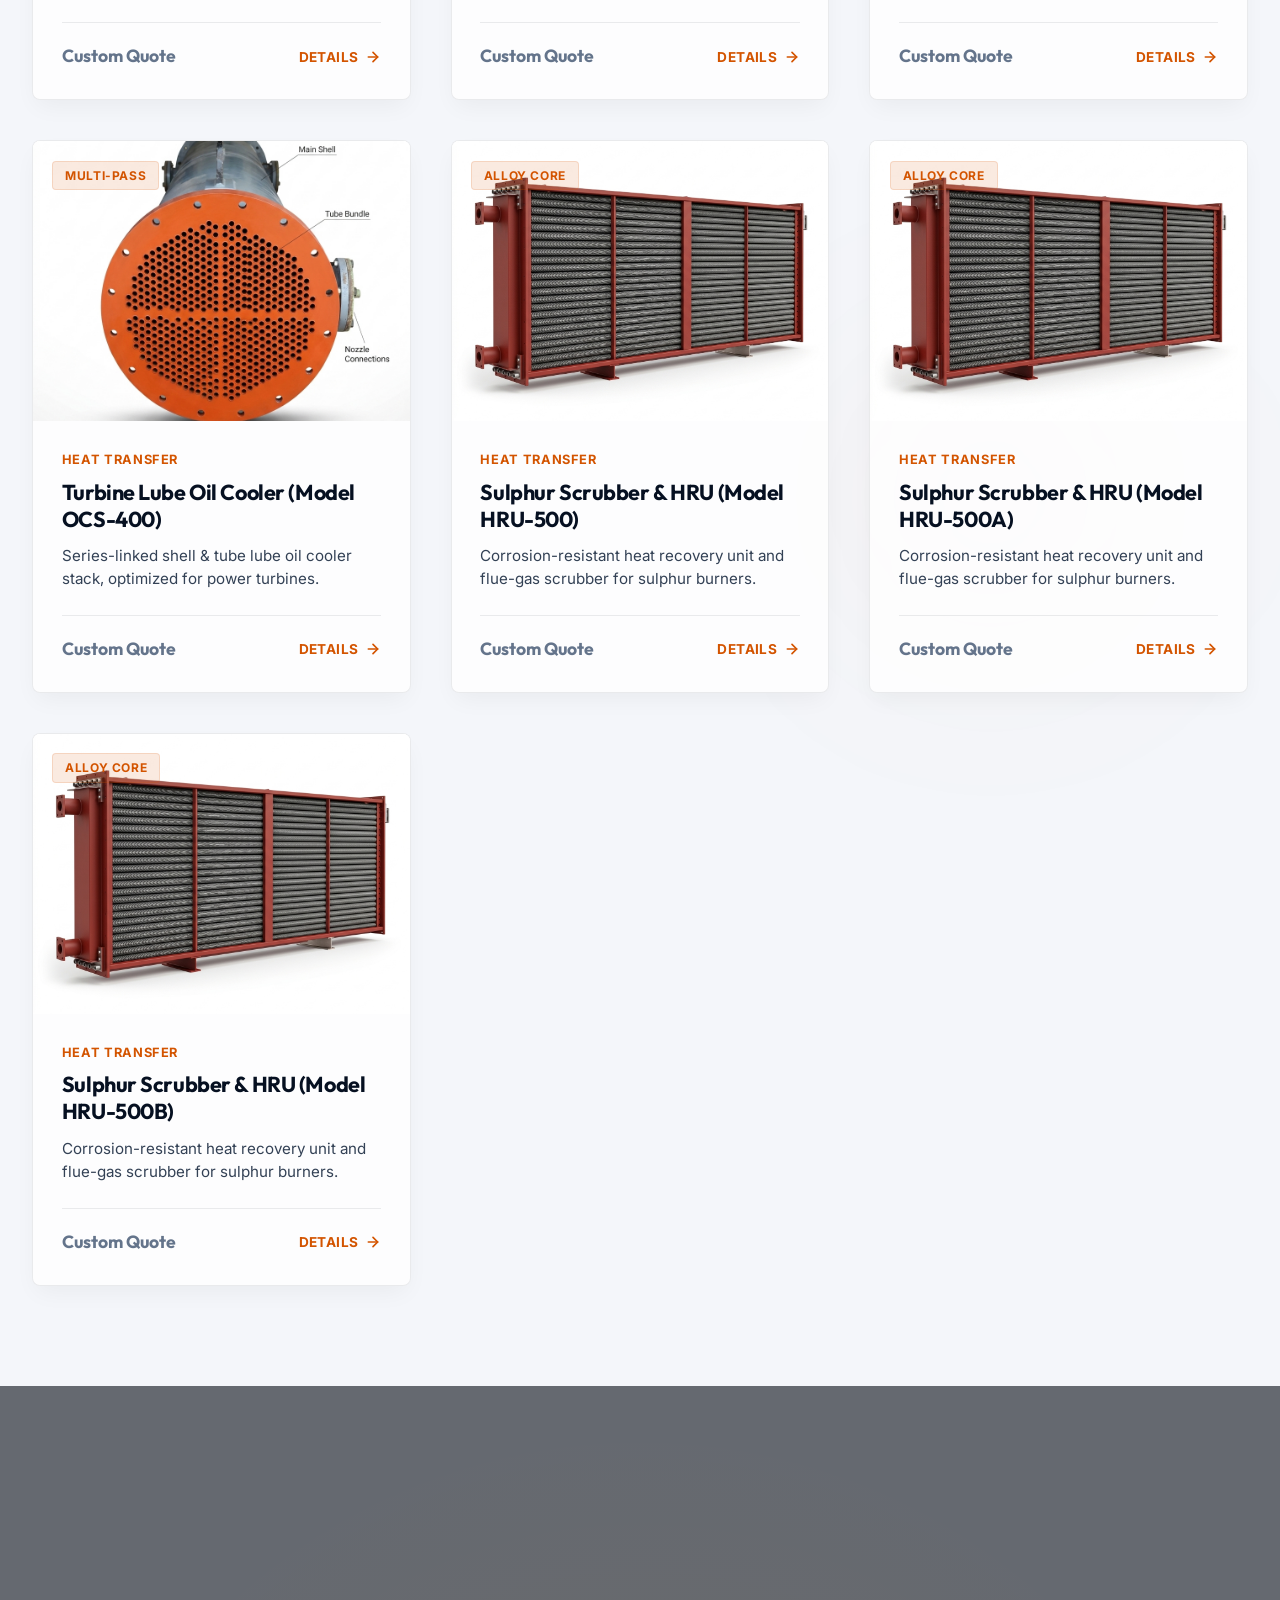
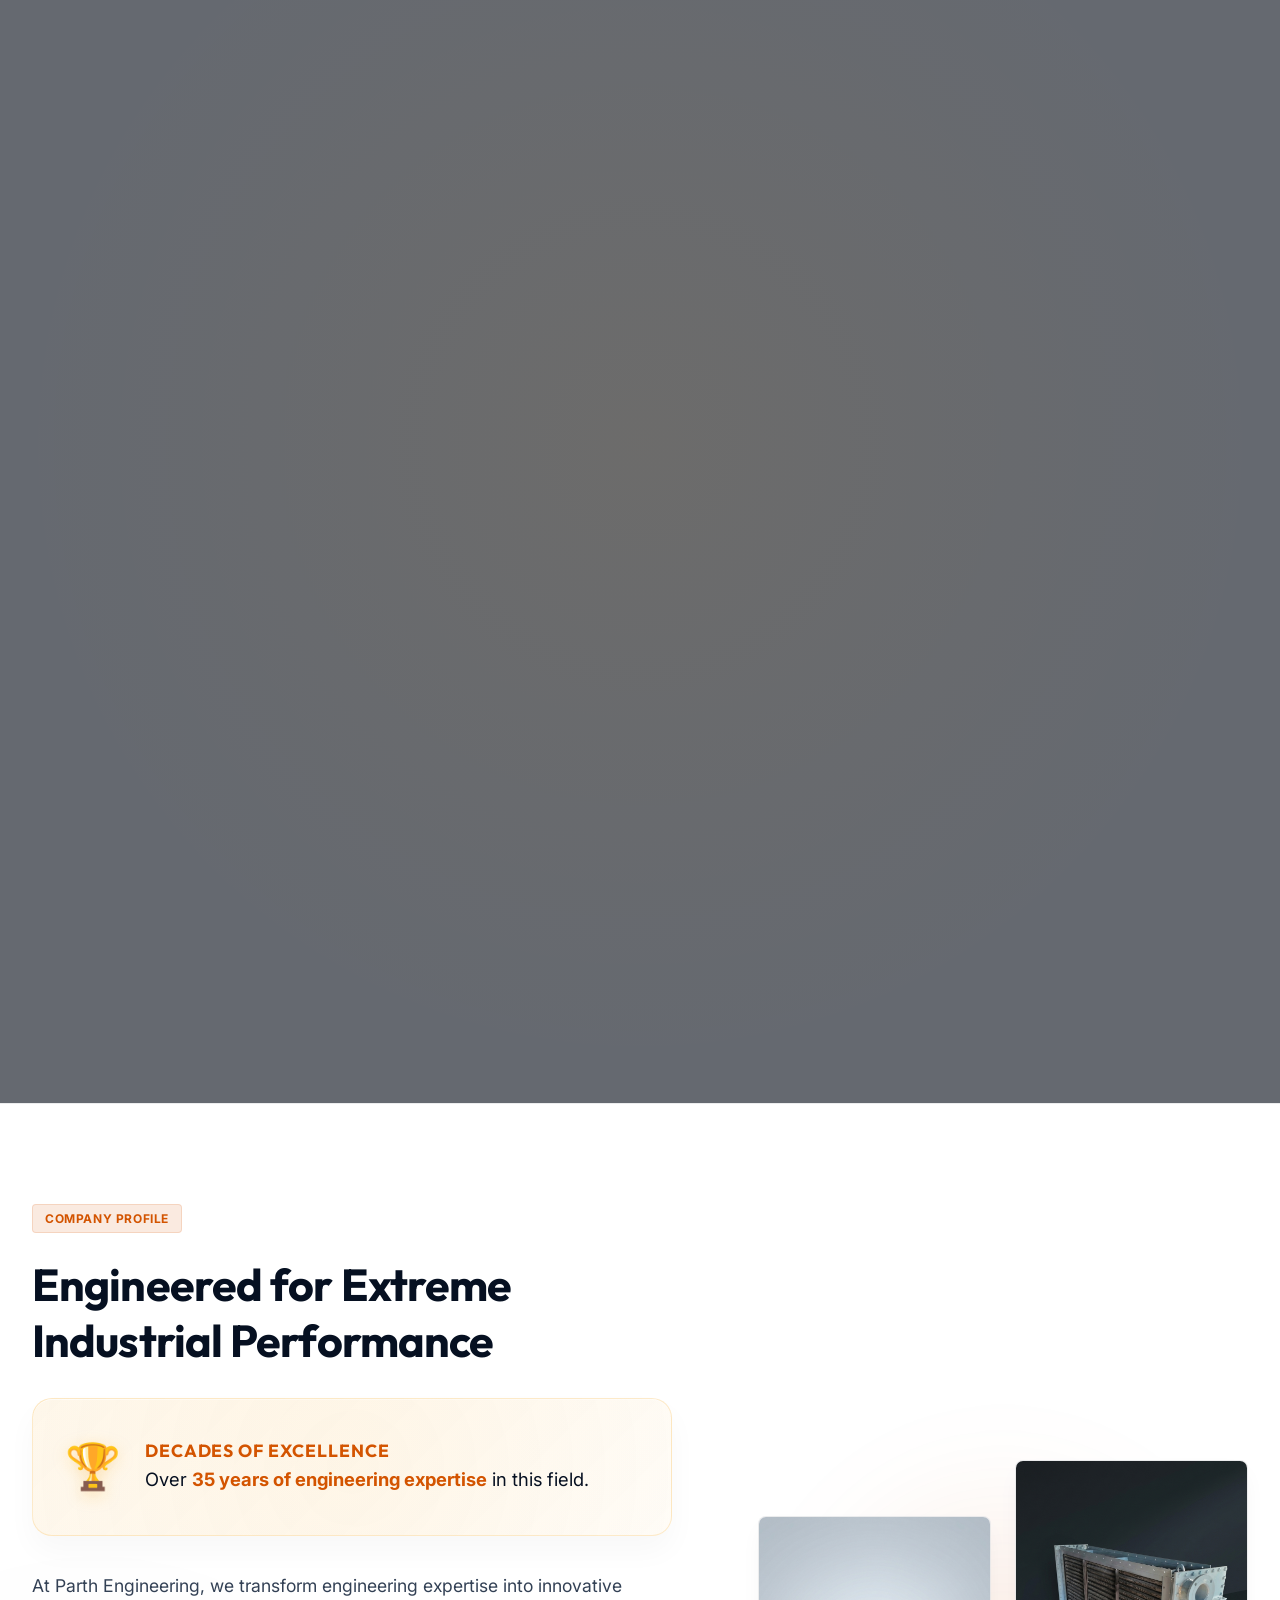
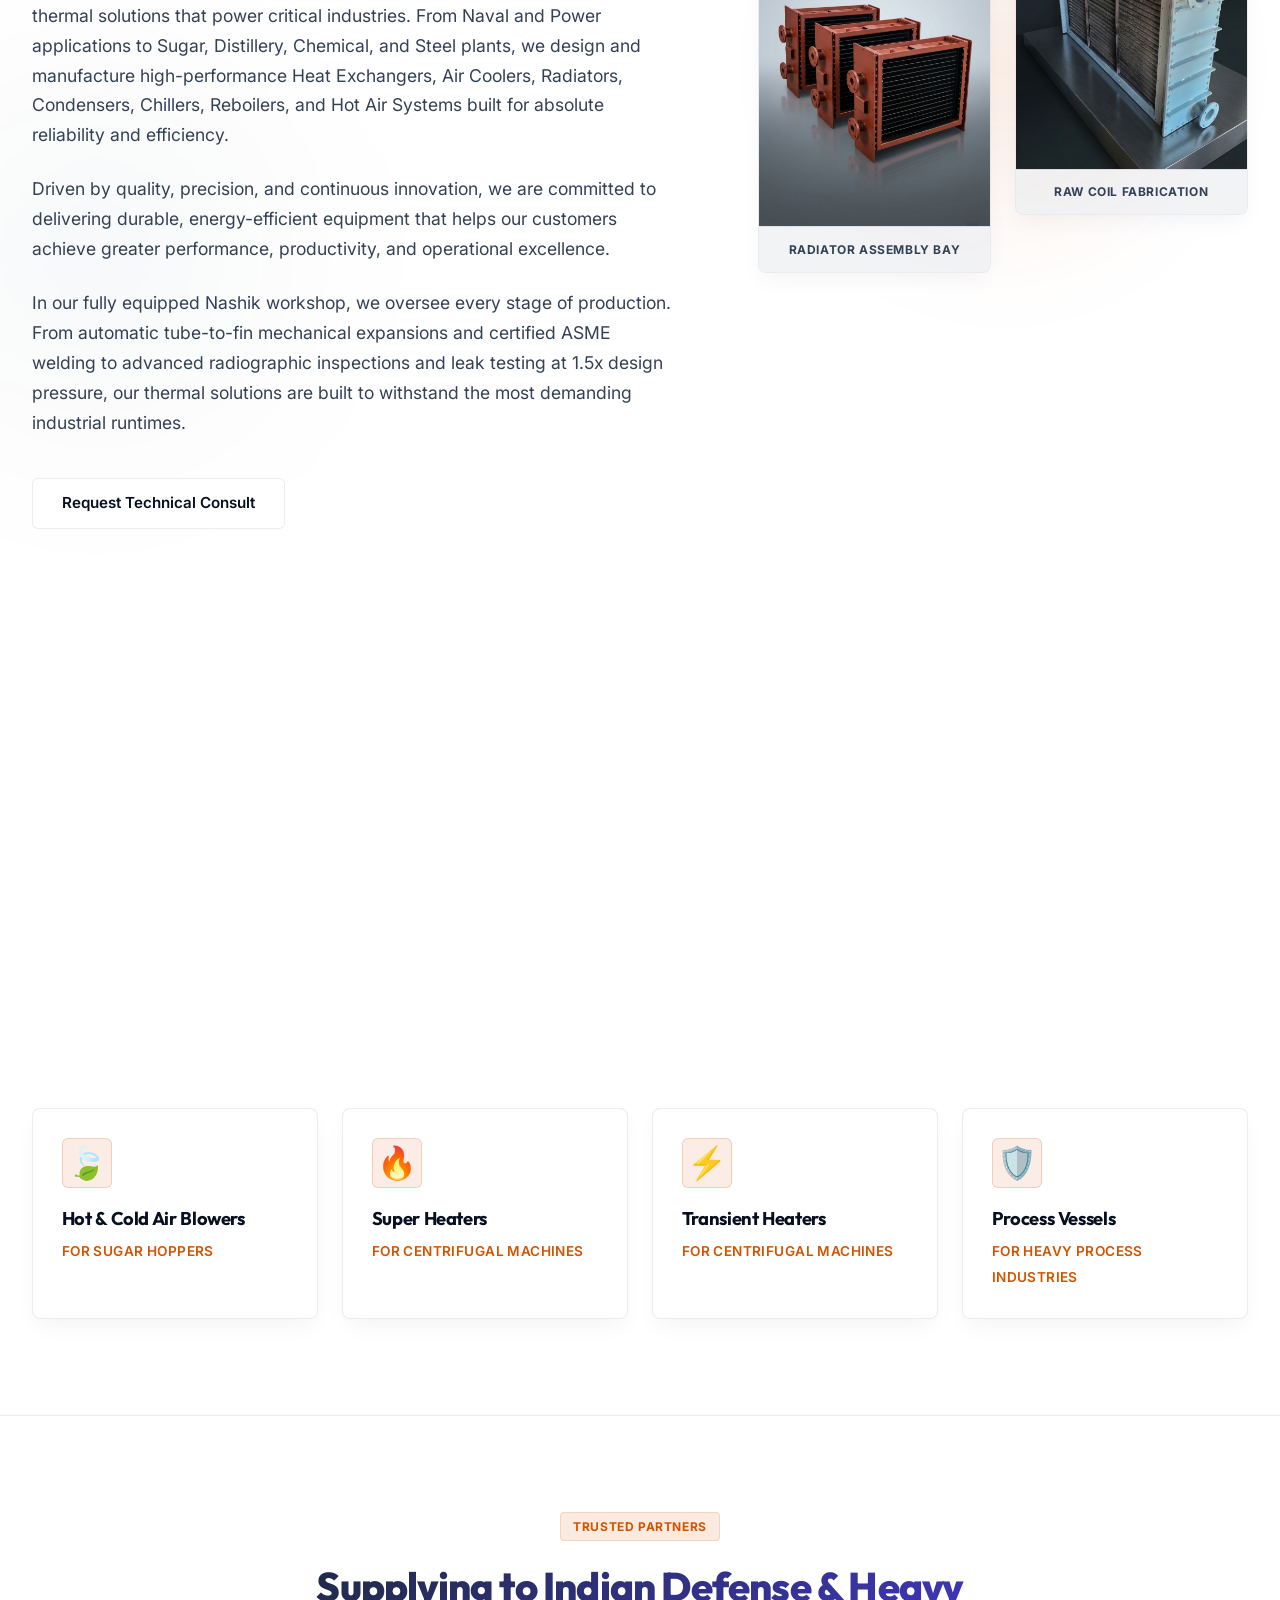
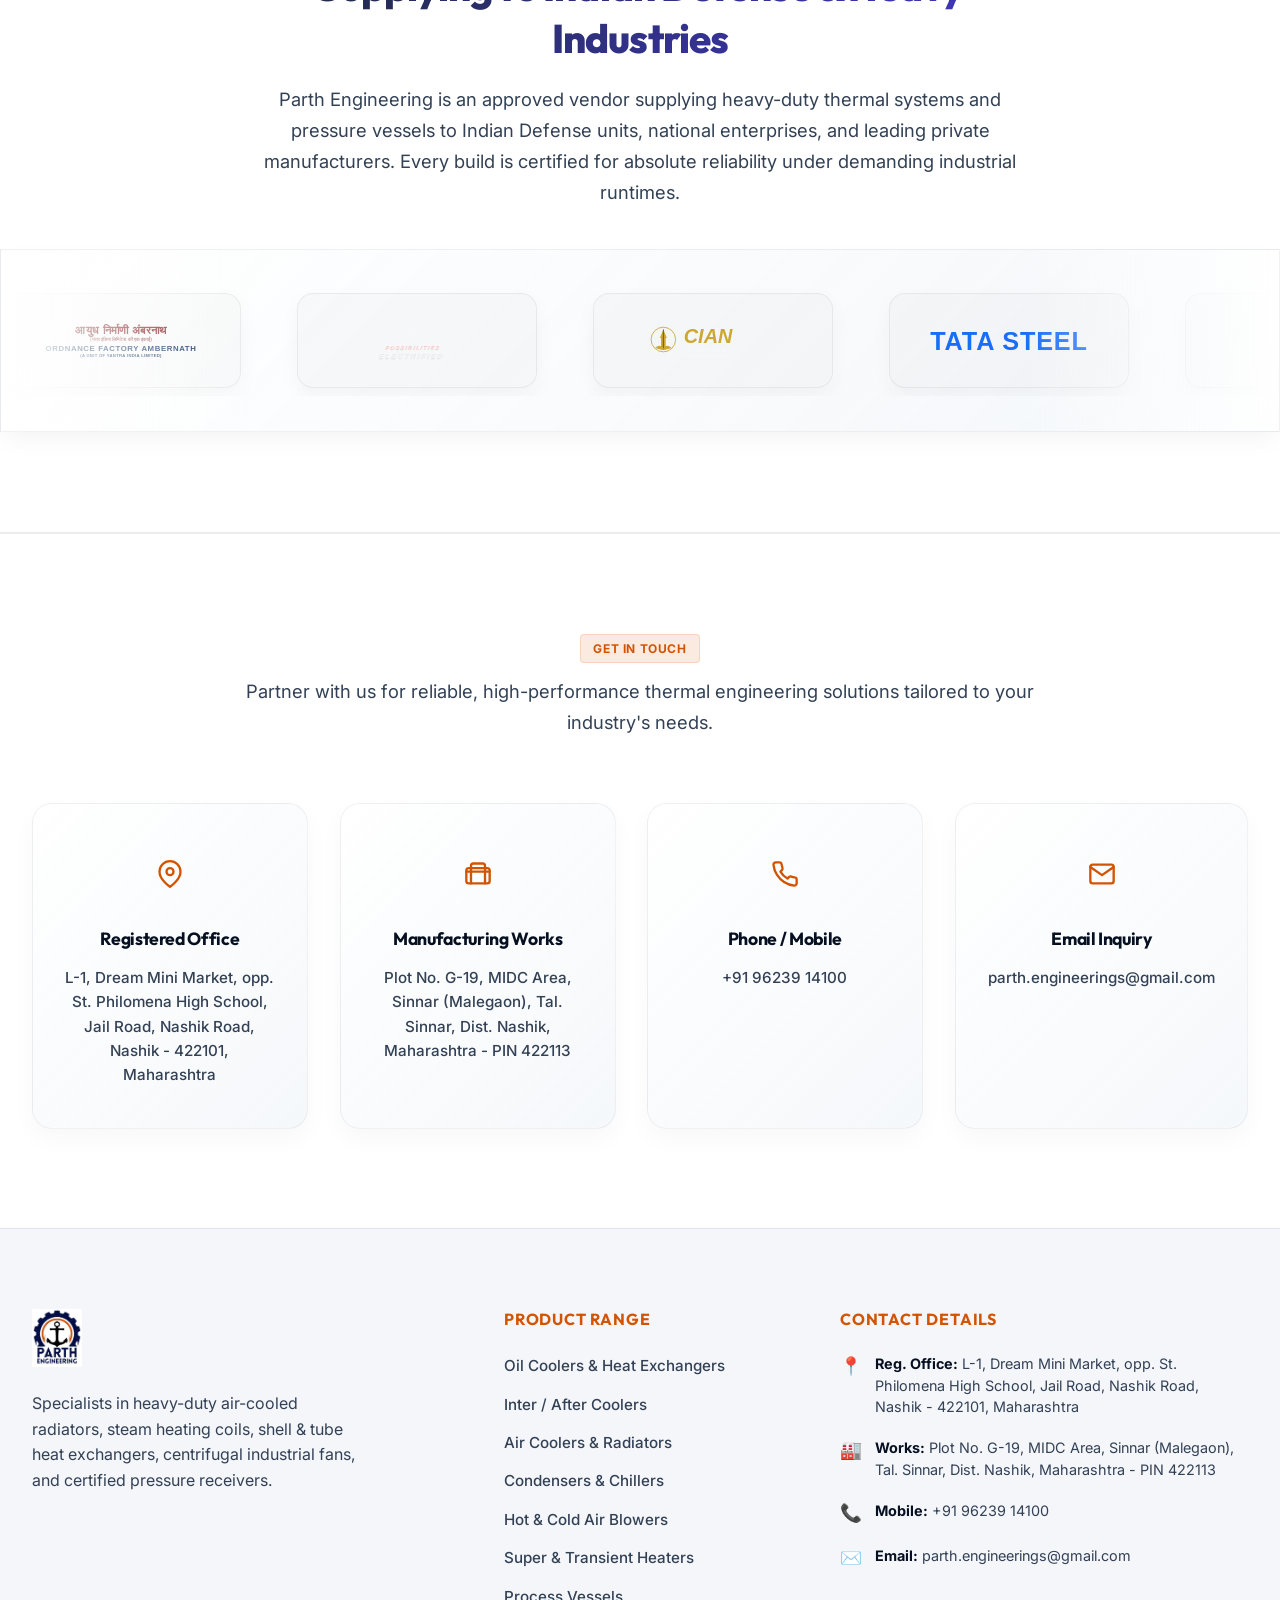
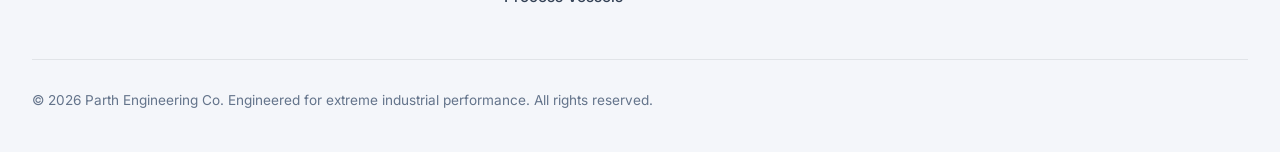
==== commit 6a226694: "fix: add canonical link tag pointing to non-www domain to resolve search console duplicate issue" ====
--- a/index.html
+++ b/index.html
@@ -10,6 +10,9 @@
     <meta name="description" content="Welcome to Parth Engineering. Discover our heavy-duty industrial heat exchangers, finned tube steam coils, centrifugal blowers, and certified pressure vessels engineered for extreme thermal performance.">
     <meta name="keywords" content="Parth Engineering, industrial radiators, finned tube steam coils, shell and tube heat exchanger, industrial blowers, ASME pressure vessels, heavy fabrication">
     <meta name="author" content="Parth Engineering">
+    
+    <!-- Canonical URL -->
+    <link rel="canonical" href="https://parth-engineering.com/">
     
     <!-- Open Graph / Facebook -->
     <meta property="og:type" content="website">
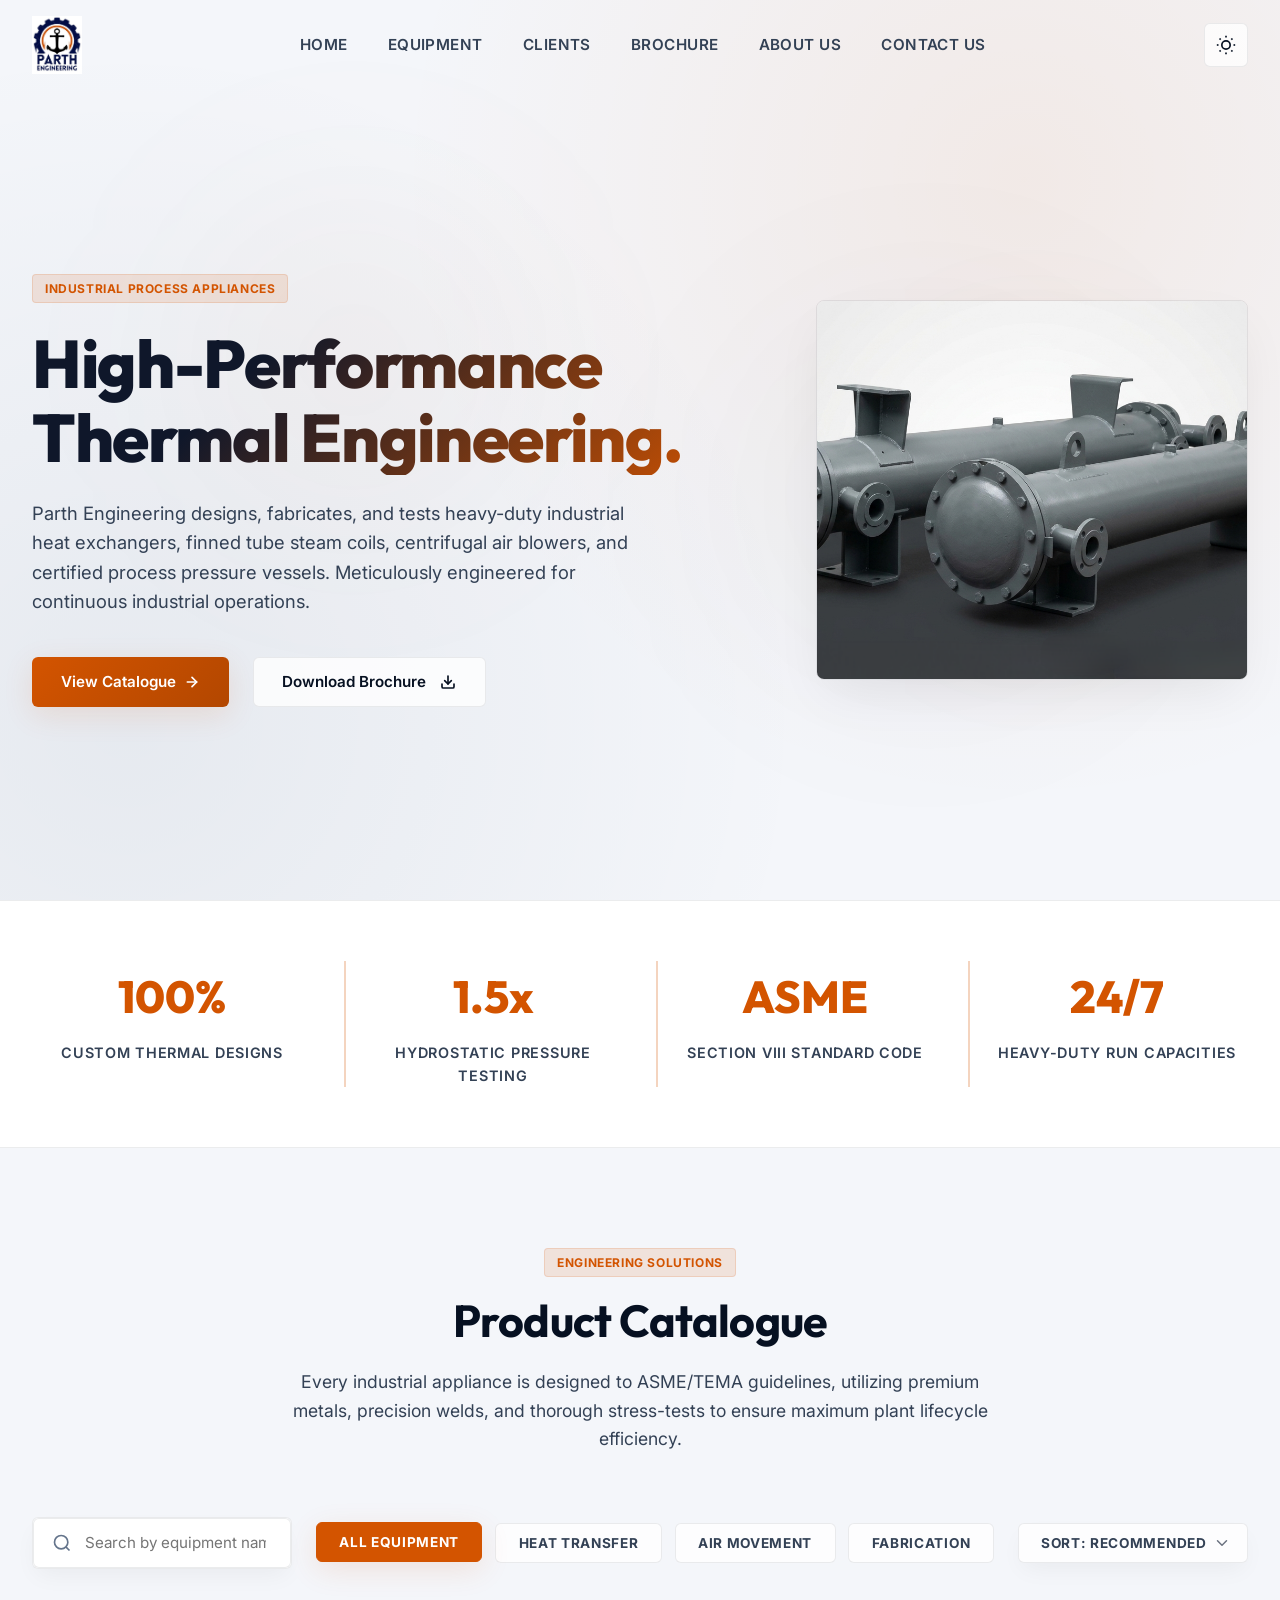
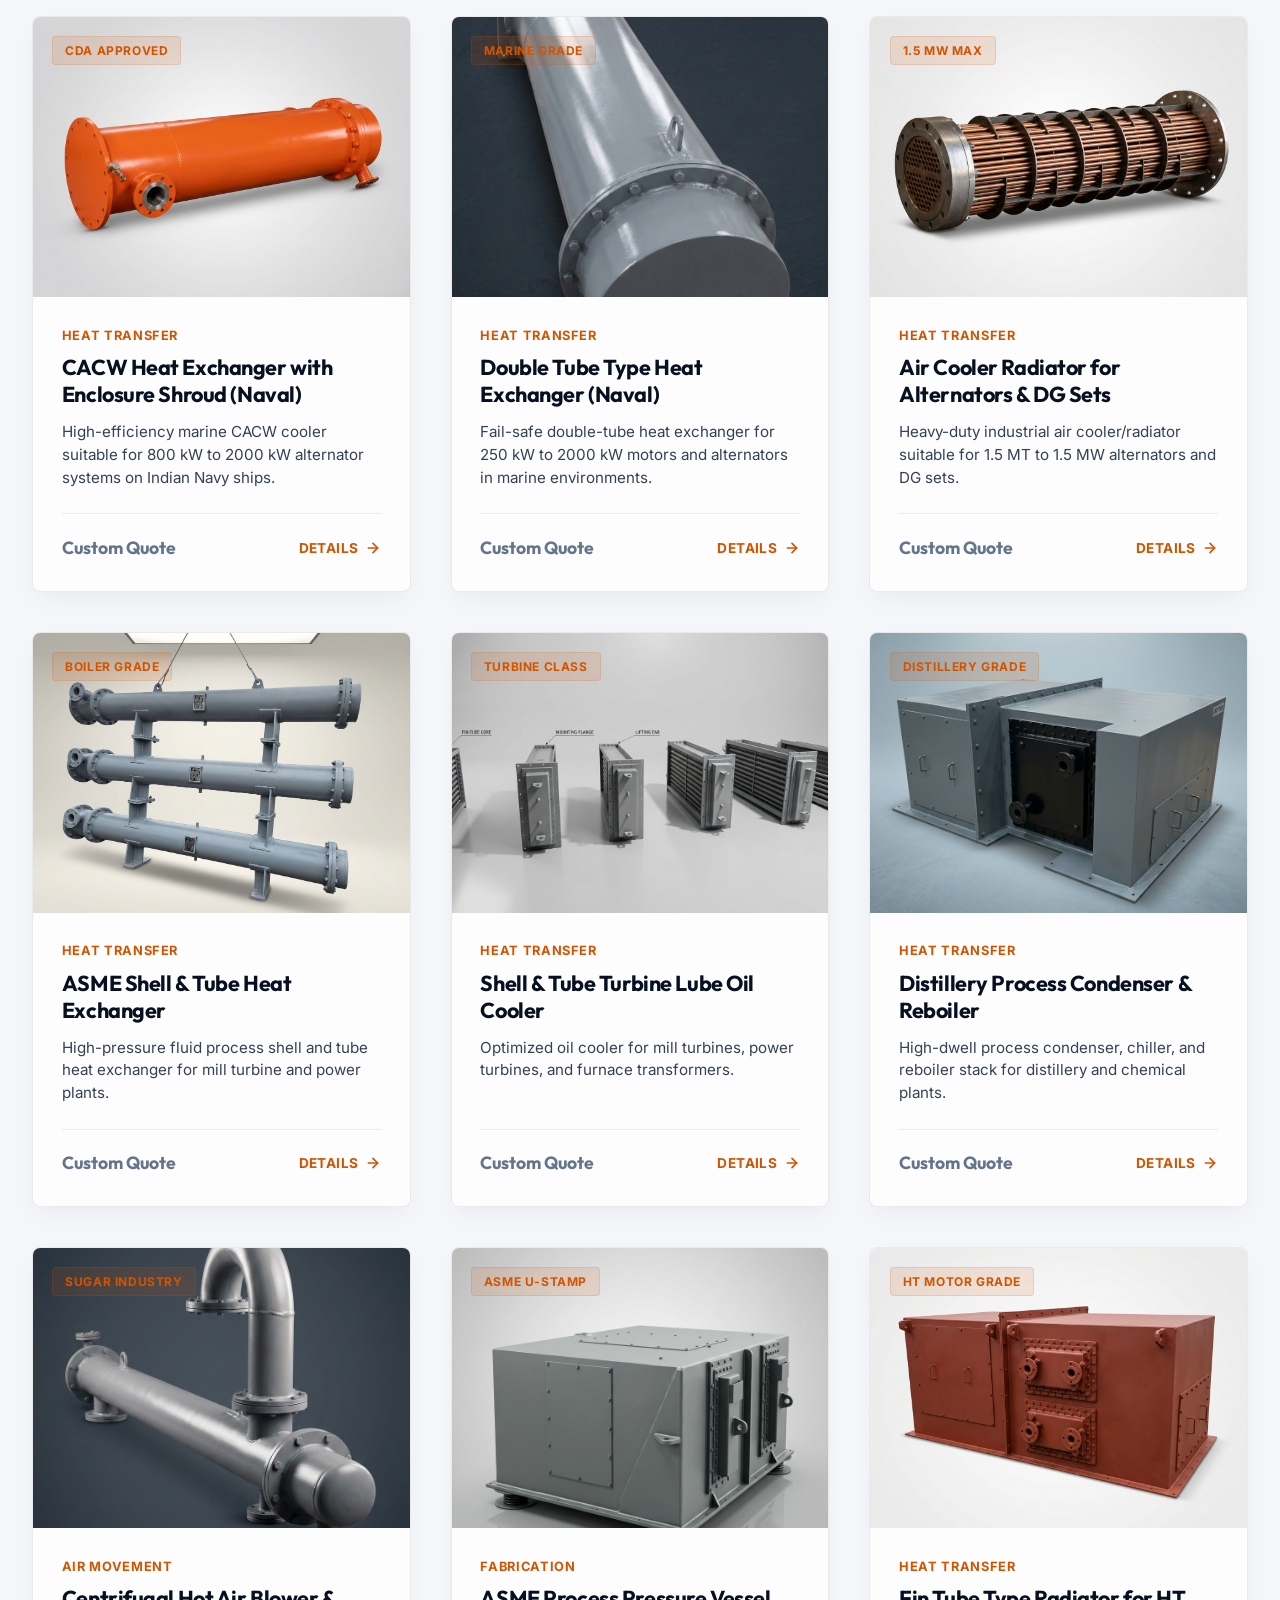
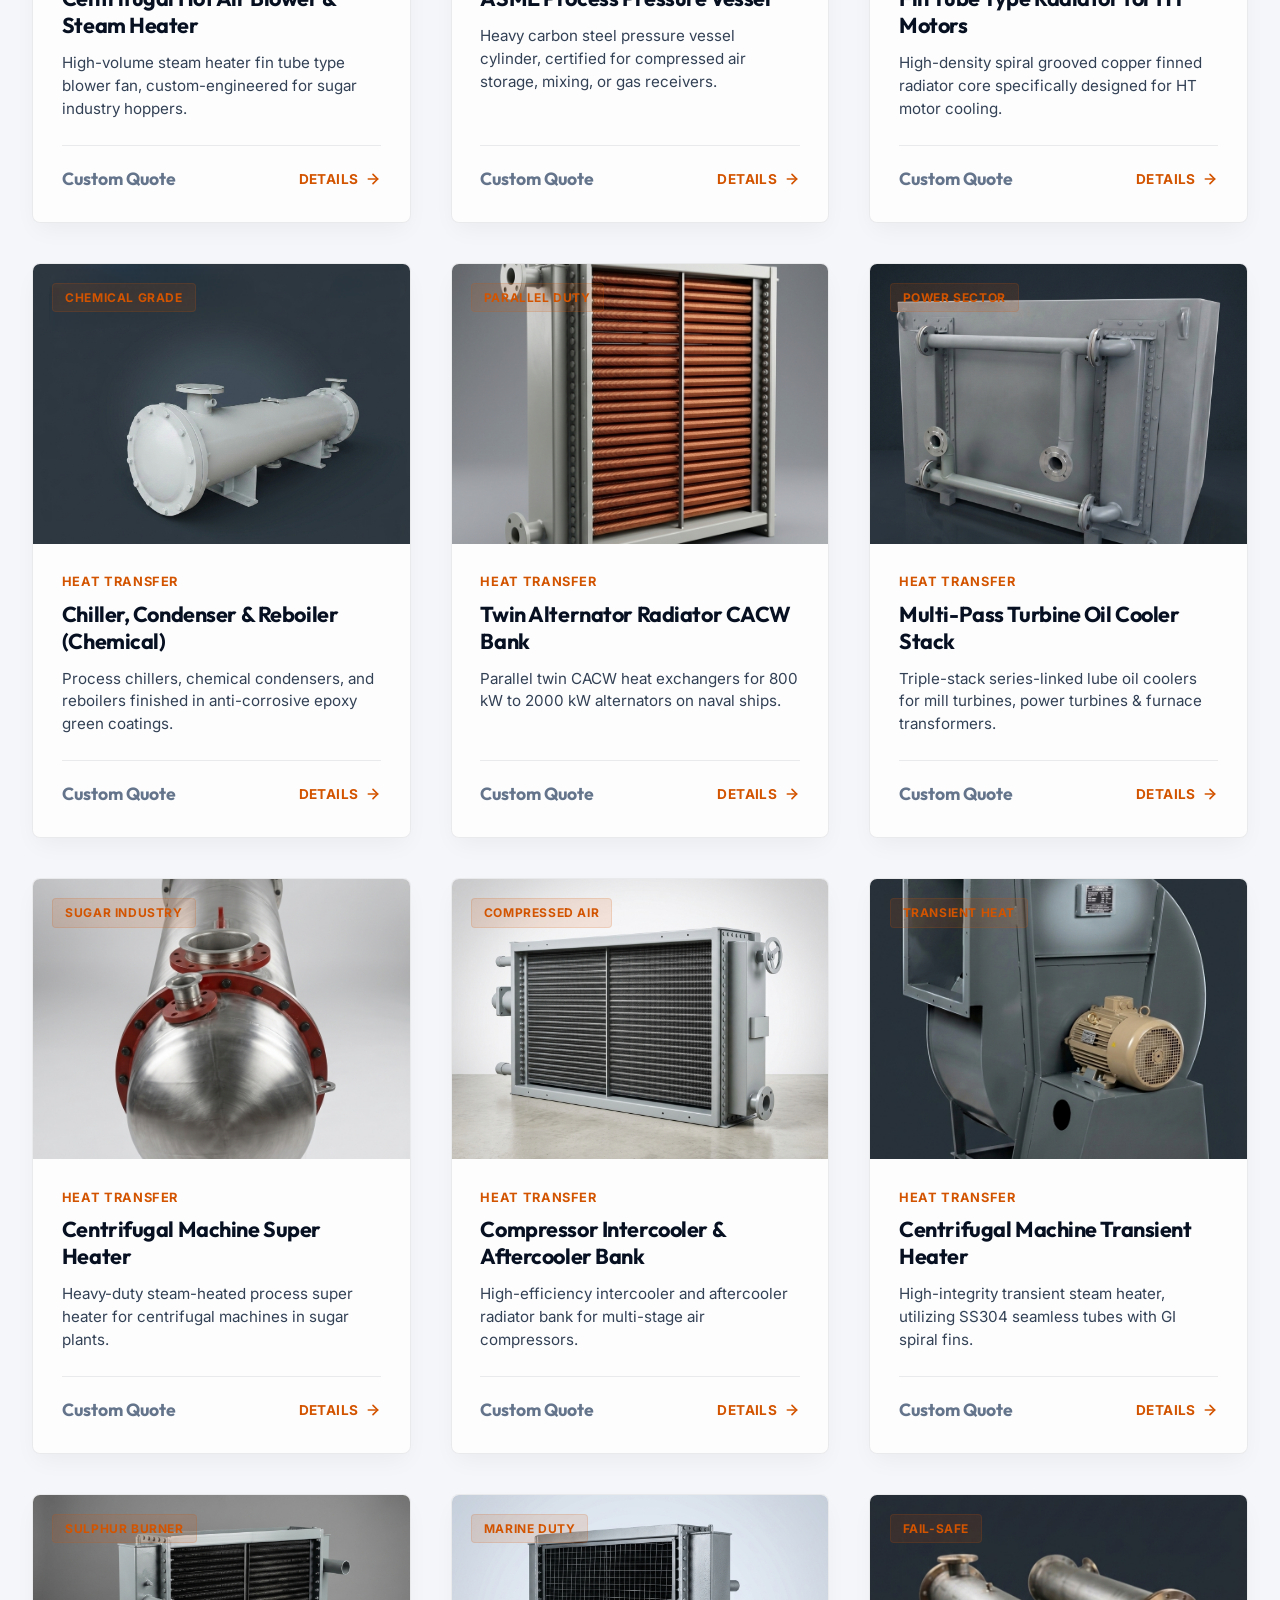
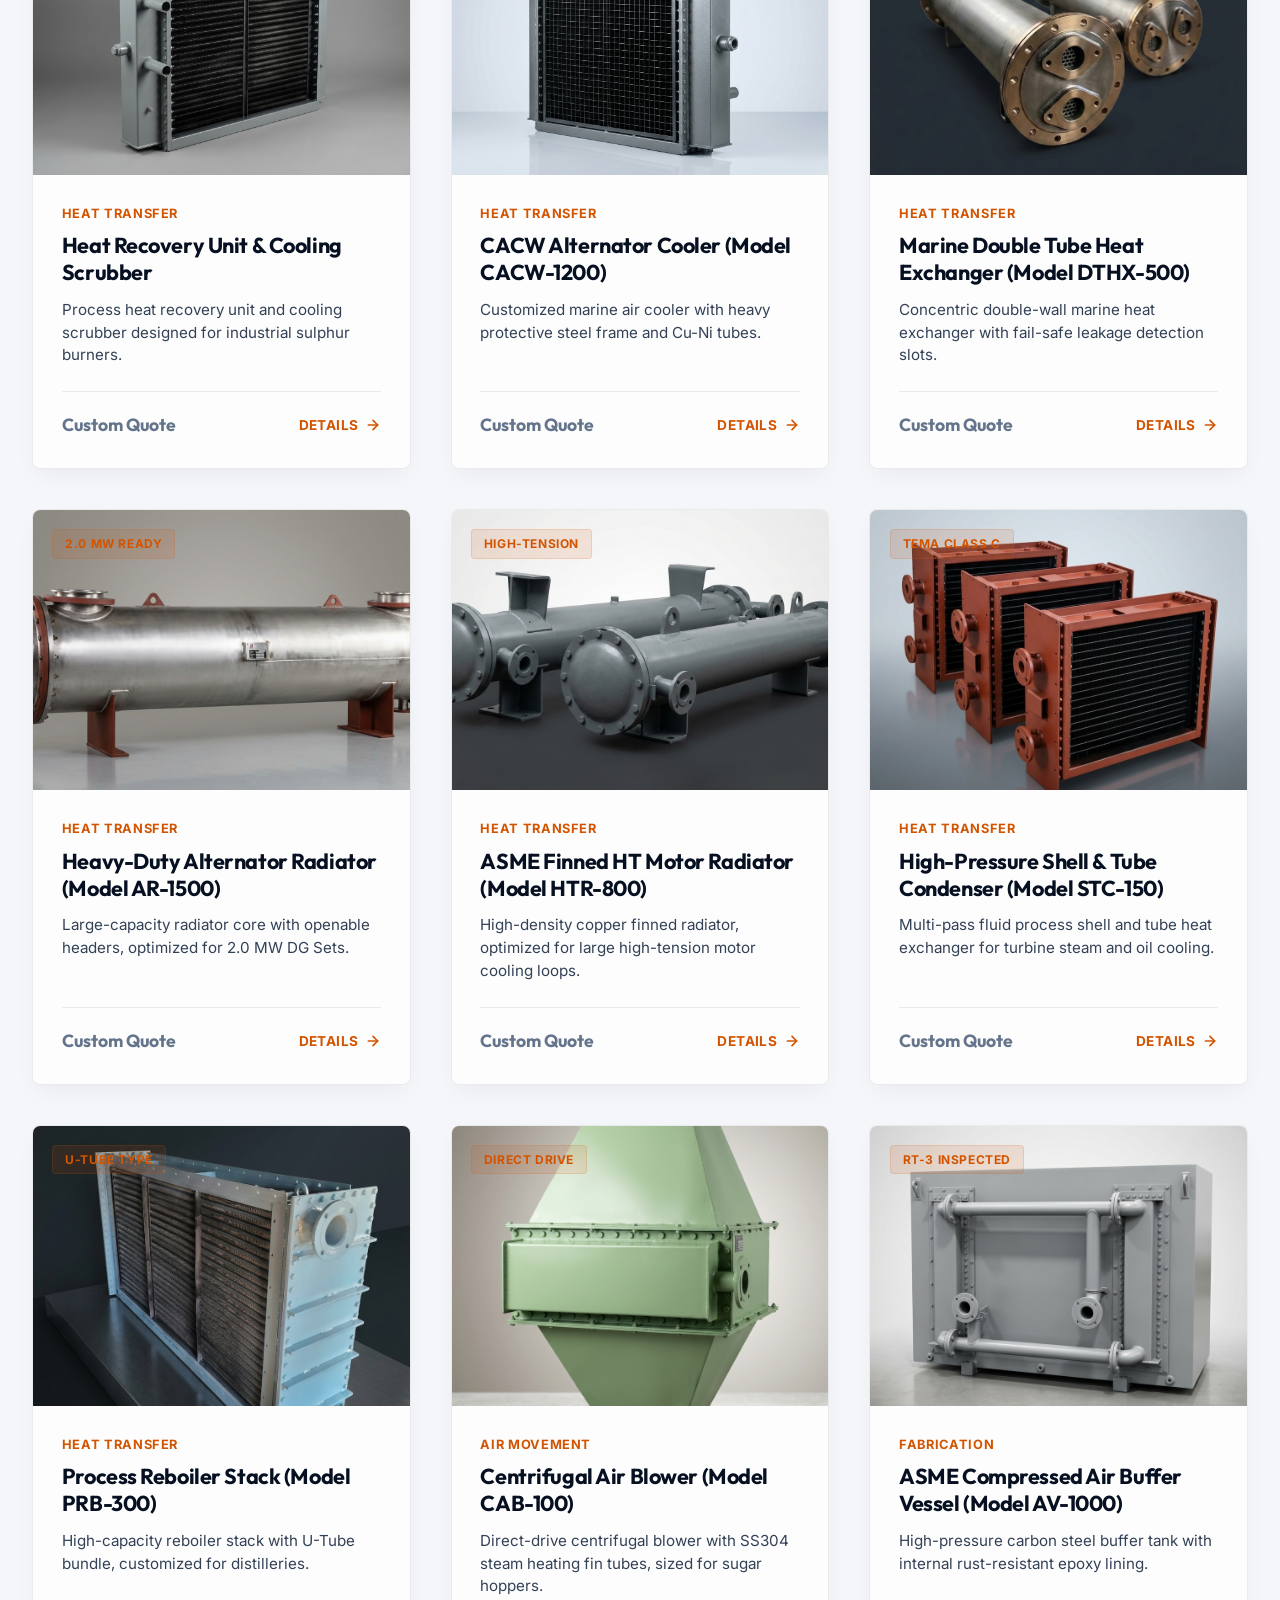
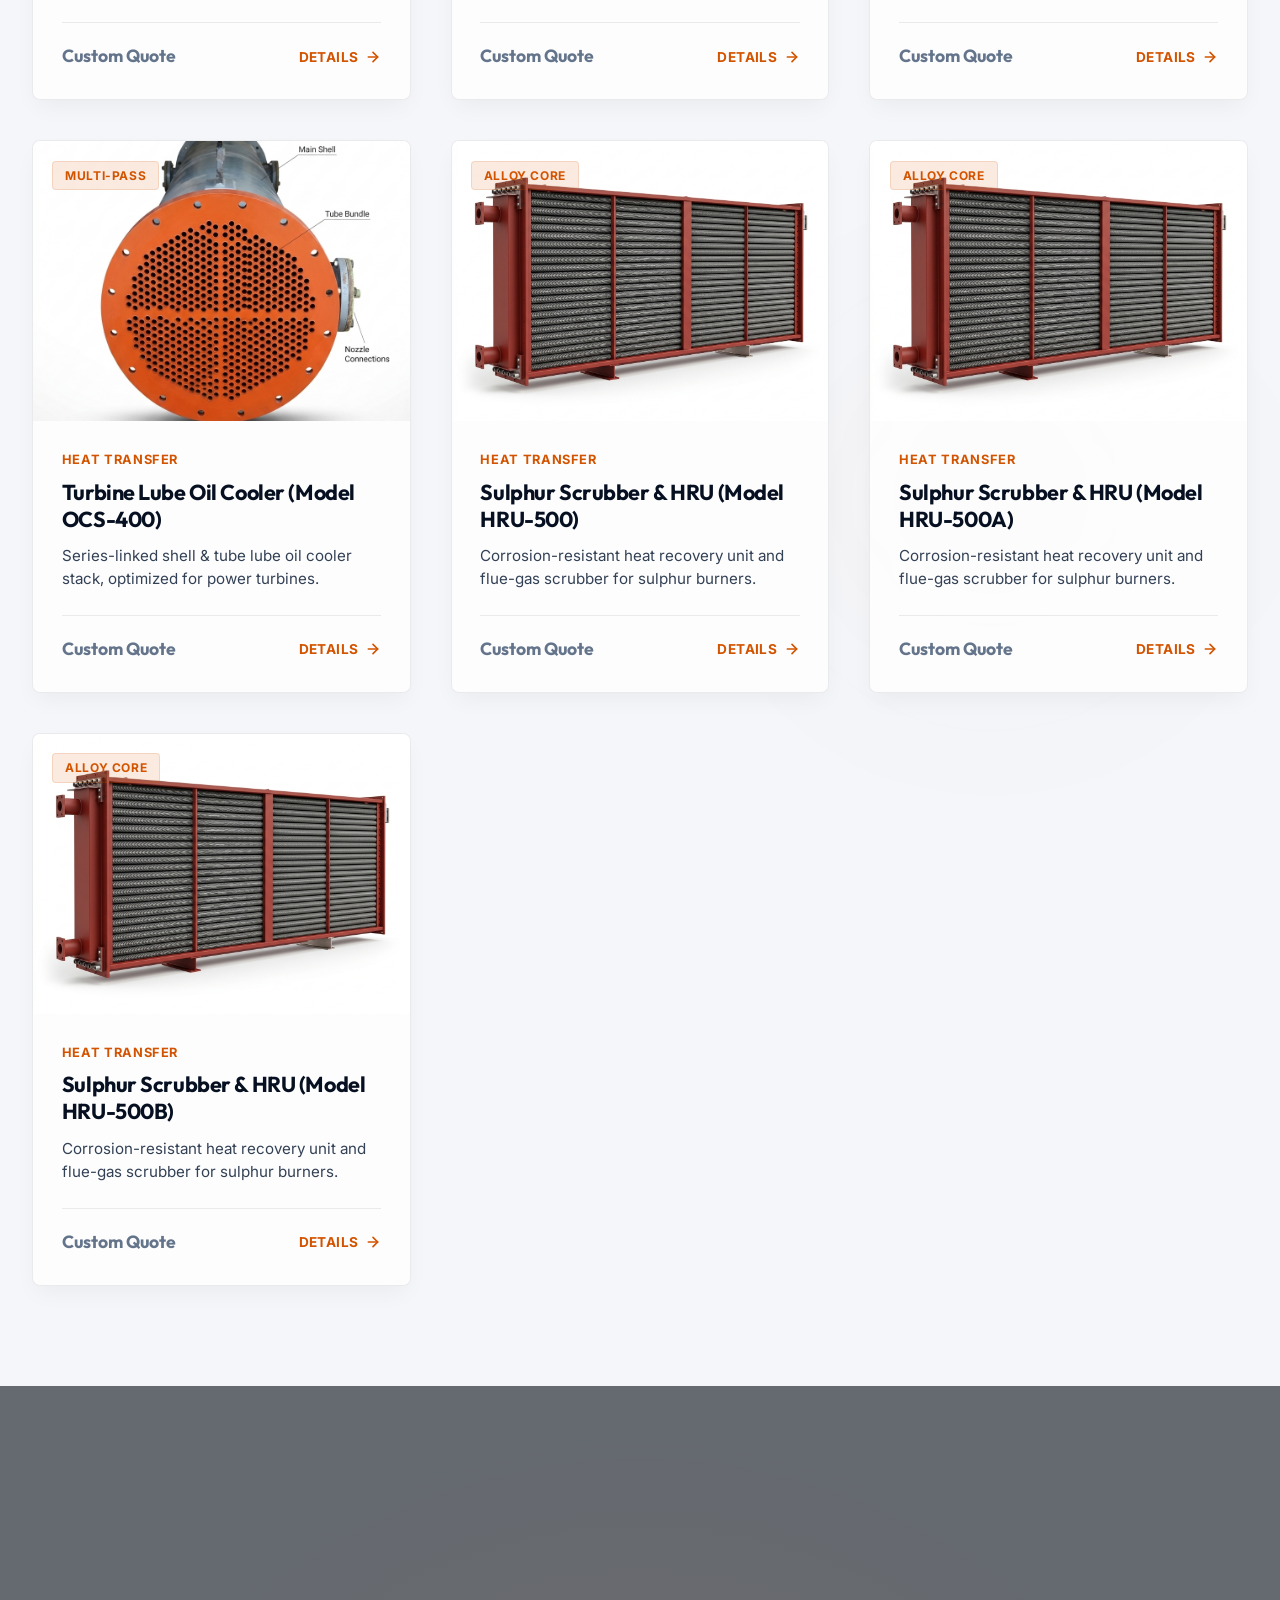
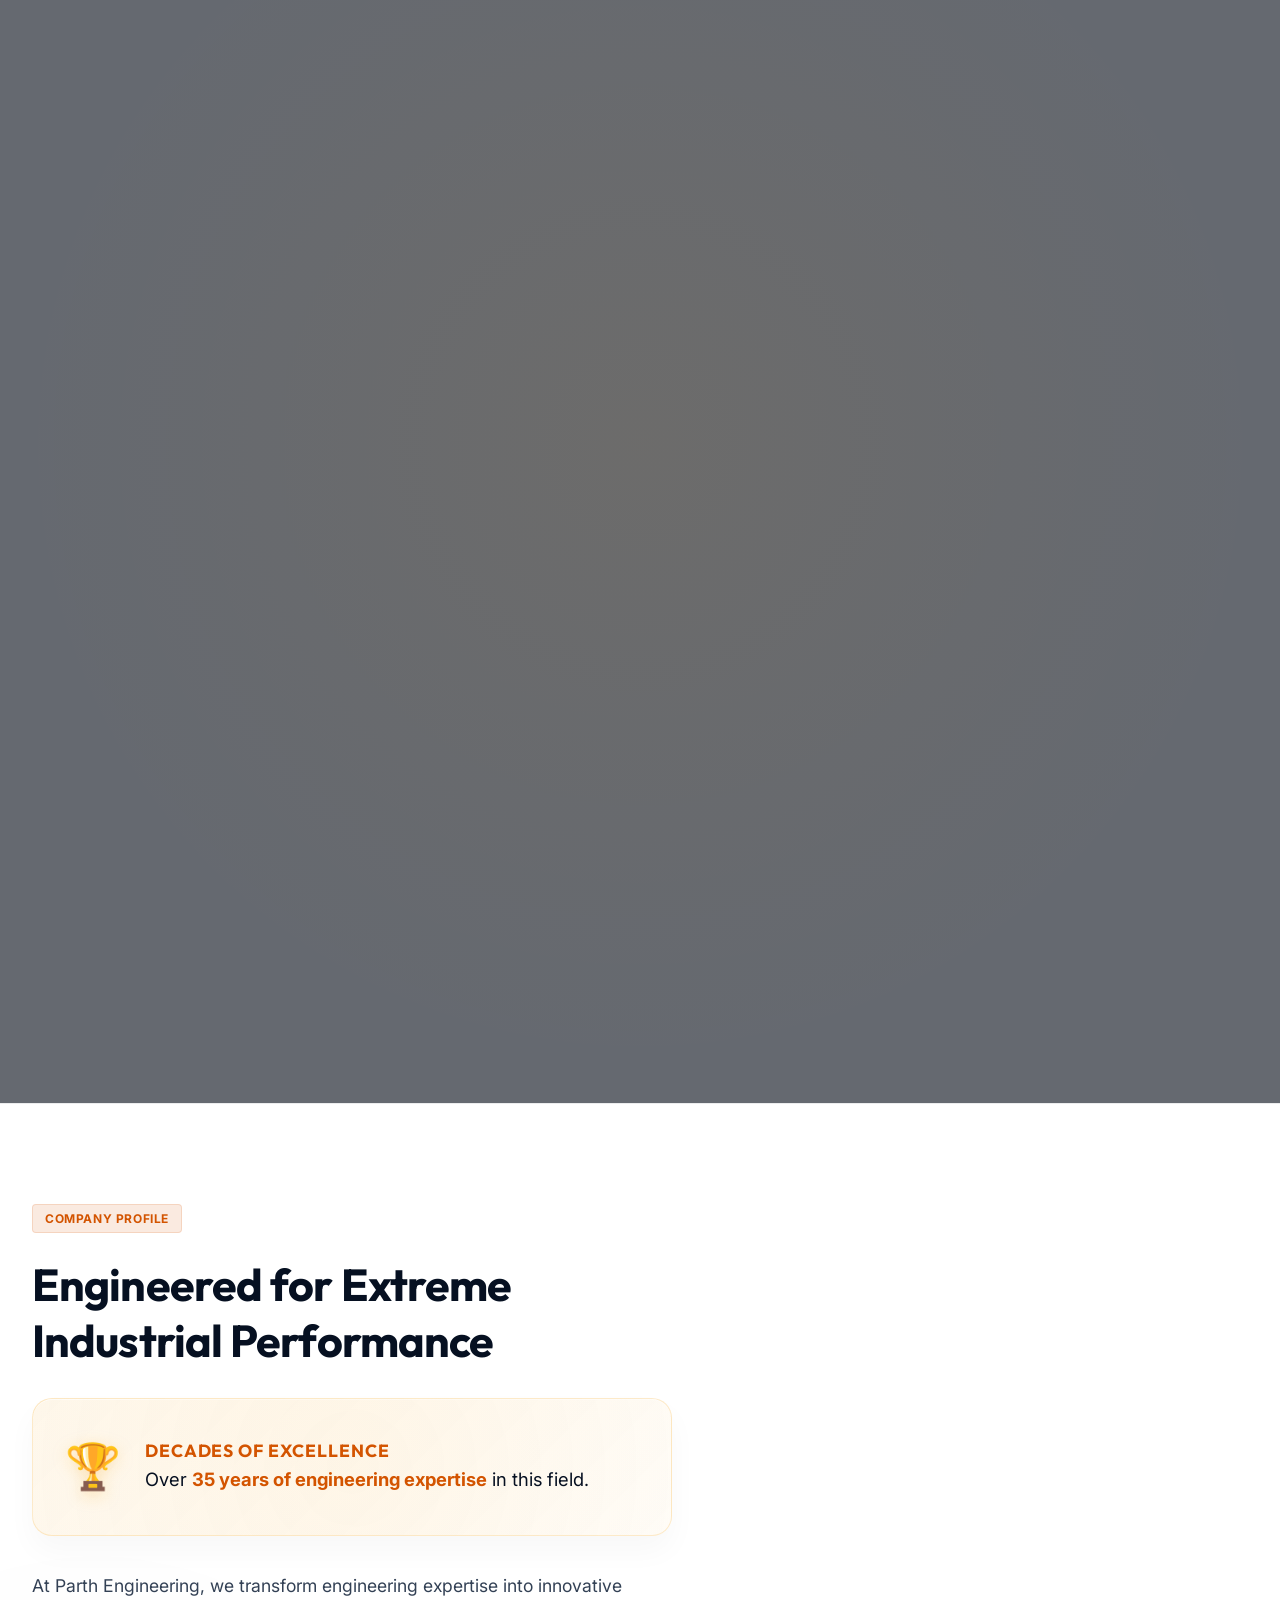
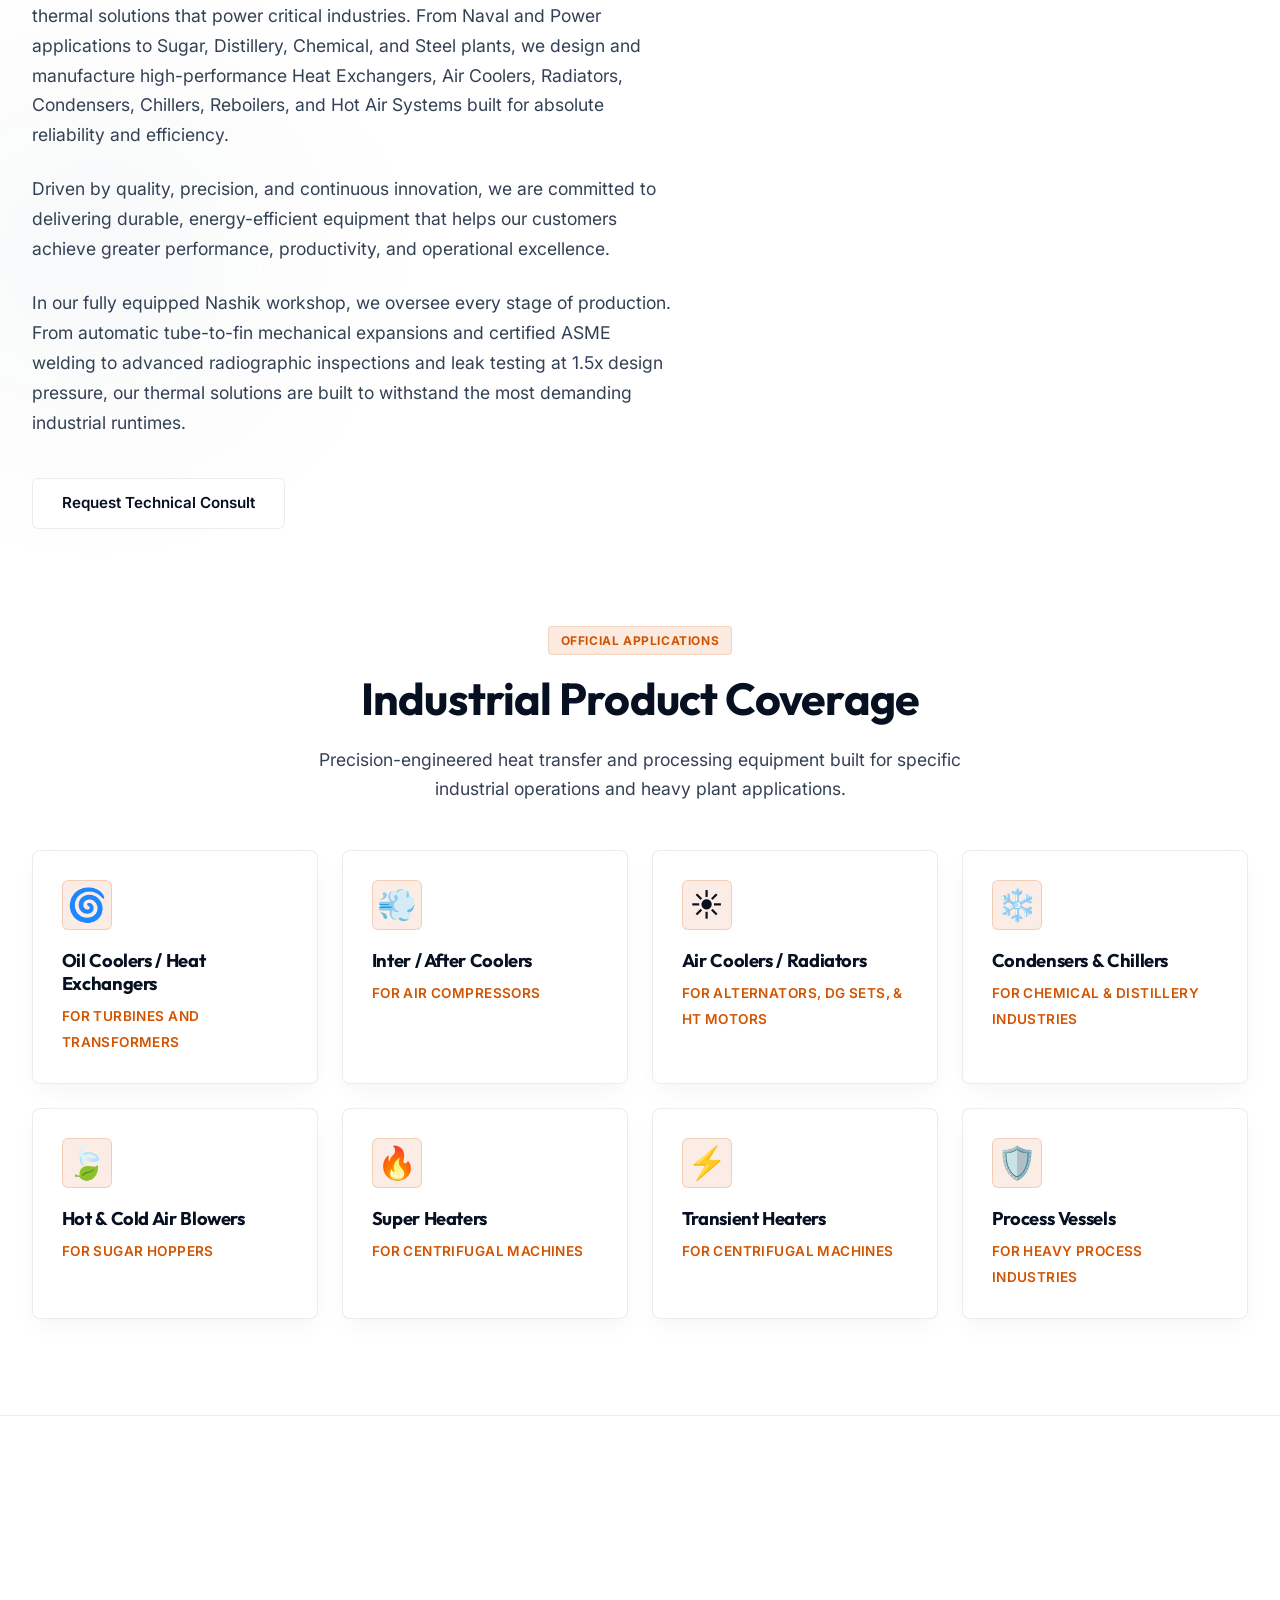
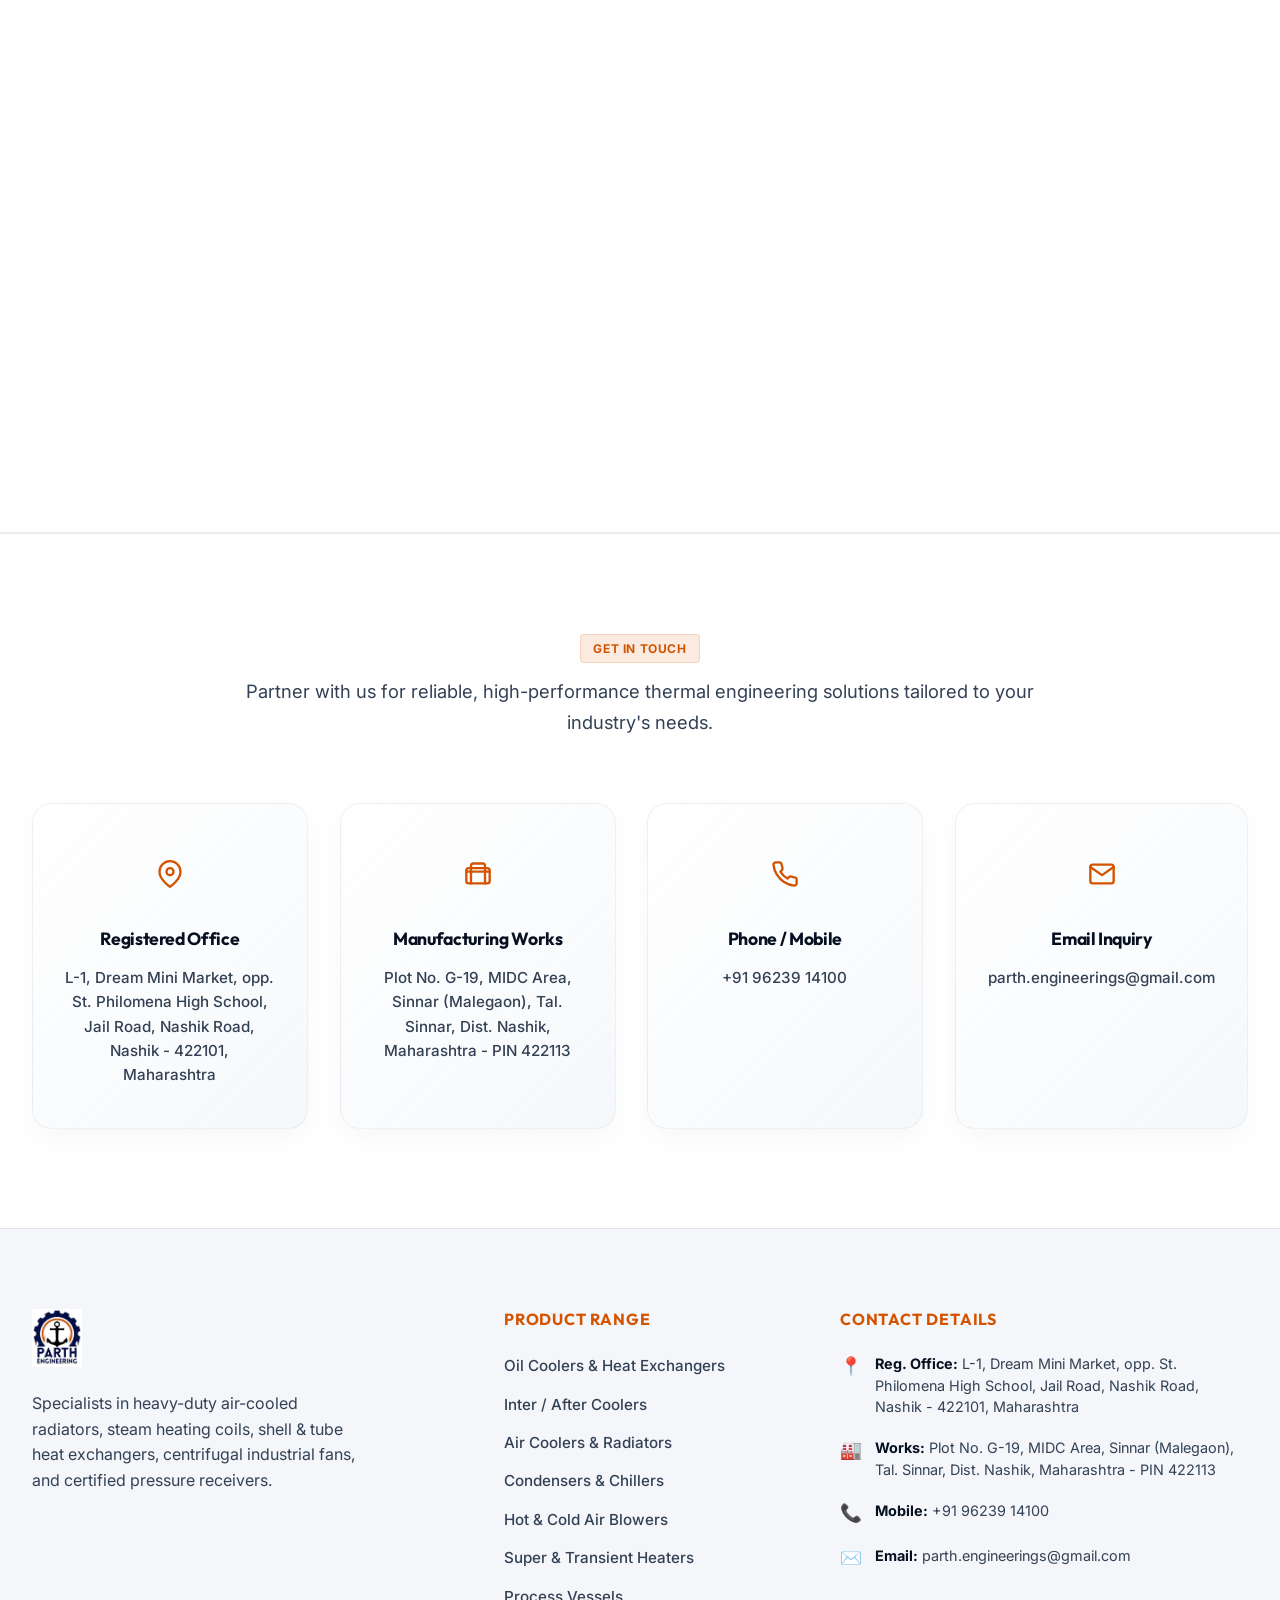
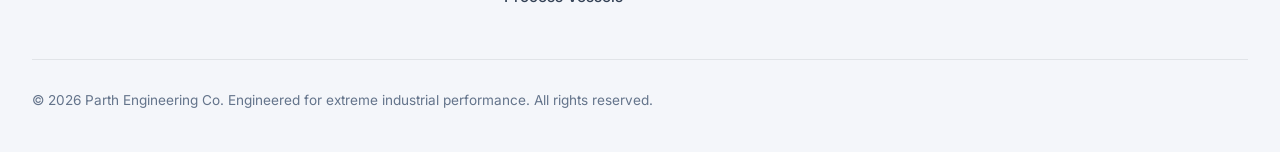
==== commit f8b23445: "fix: update Sinnar Yard GIDC to Malegaon MIDC in brochure" ====
--- a/index.html
+++ b/index.html
@@ -233,7 +233,7 @@
                                     <div class="mock-img-item" style="background-image: url('assets/image_a60a6044.png')"></div>
                                 </div>
                             </div>
-                            <div class="mock-ftr">Sinnar Yard GIDC | Nashik</div>
+                            <div class="mock-ftr">Sinnar Yard Malegaon MIDC | Nashik</div>
                         </div>
                         
                         <div class="brochure-mockup-page page-2 glass">
@@ -698,7 +698,7 @@
 
                     <!-- Right: Shop Floor Photo Gallery Grid -->
                     <div class="brochure-body-col-right">
-                        <div class="brochure-gallery-title">SINNAR GIDC WORKSHOP IN ACTION</div>
+                        <div class="brochure-gallery-title">SINNAR MALEGAON MIDC WORKSHOP IN ACTION</div>
                         <div class="brochure-gallery-grid-2x2">
                             <div class="brochure-gal-card">
                                 <div class="brochure-gal-img" style="background-image: url('assets/image_98ec0437.png')"></div>
